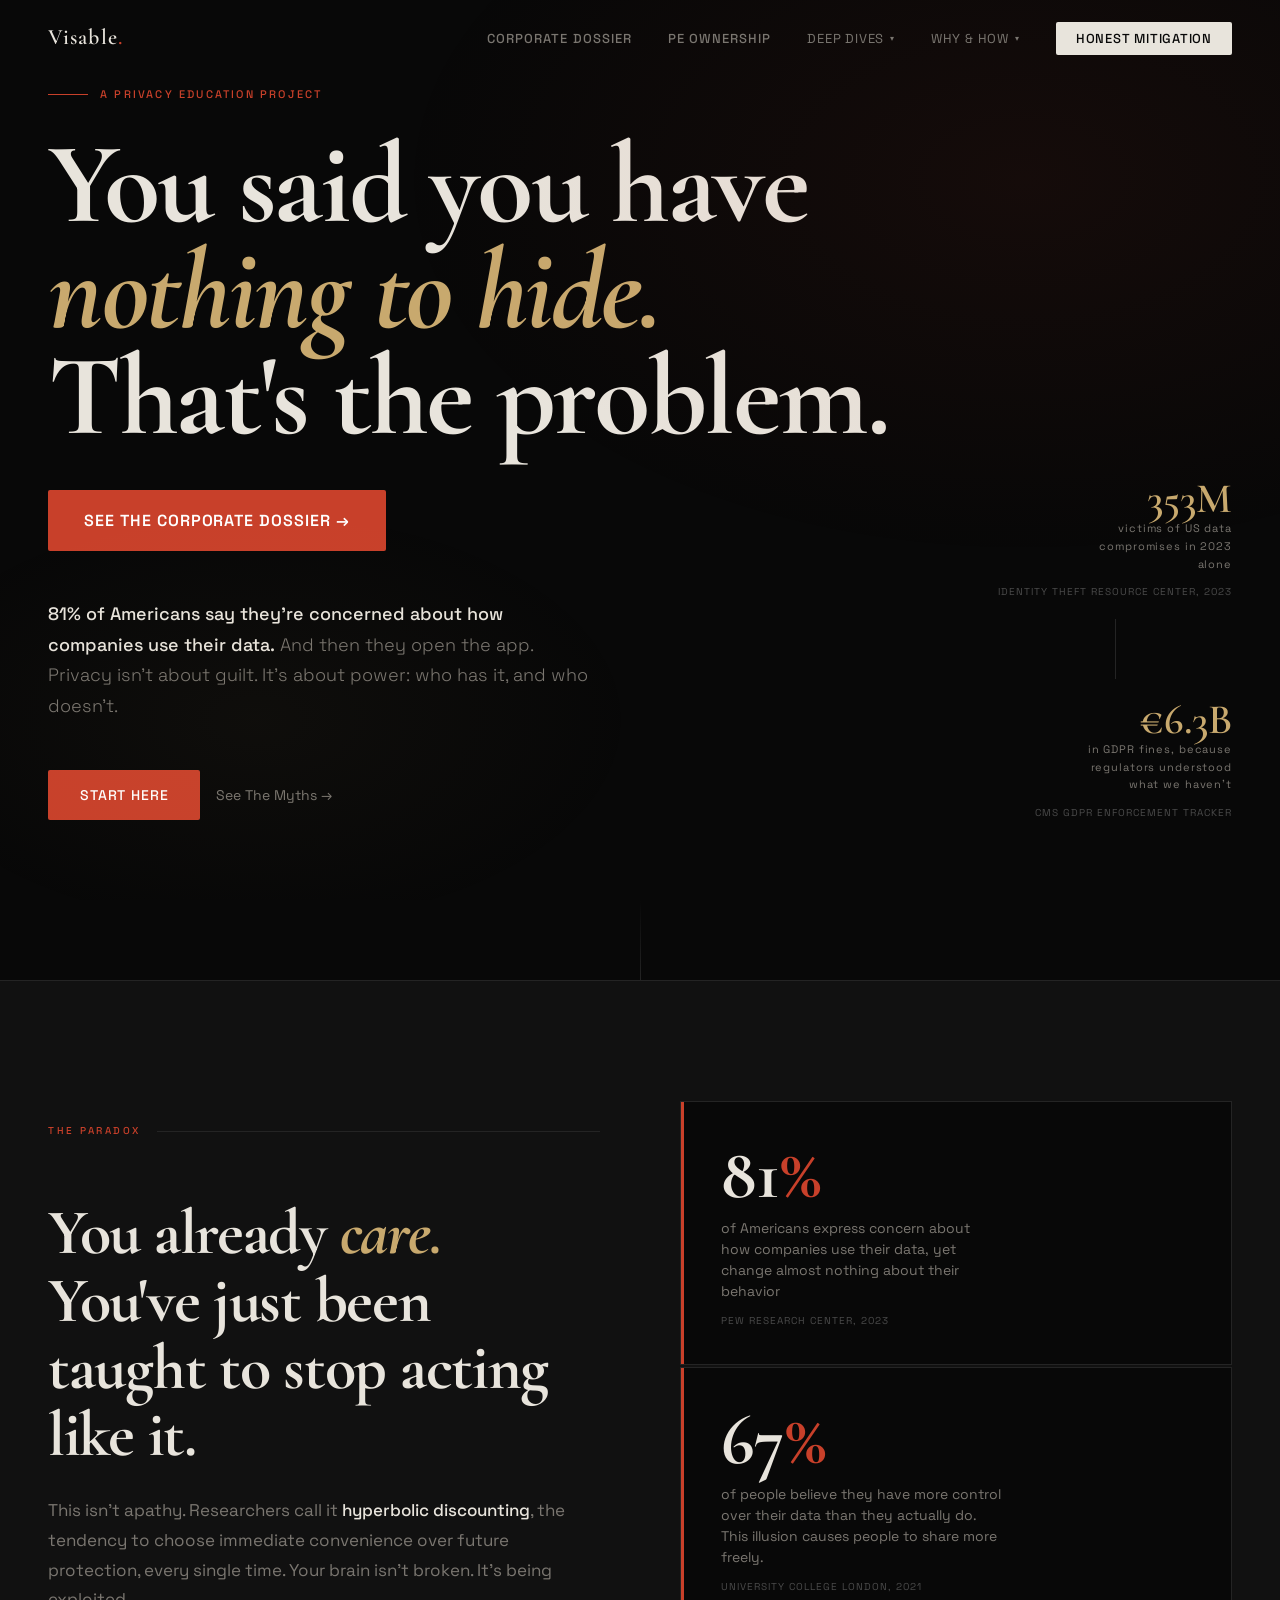
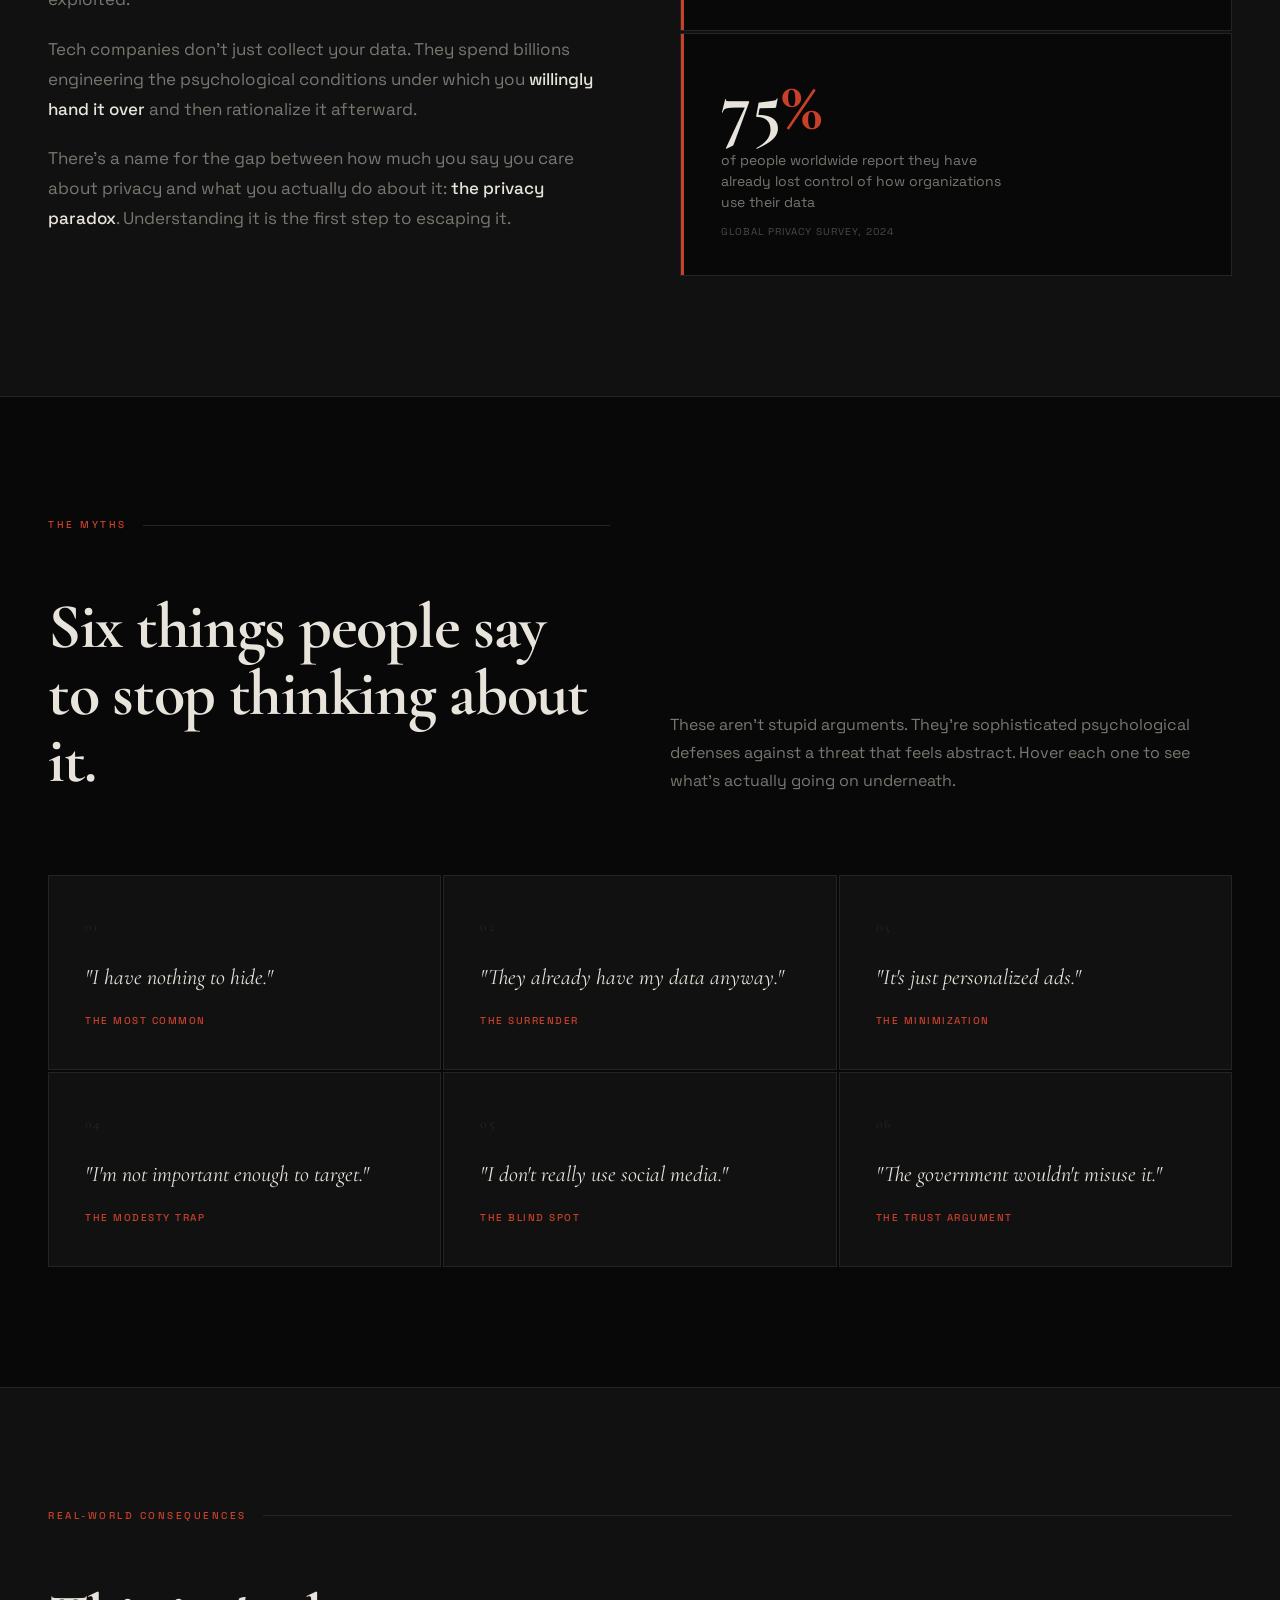
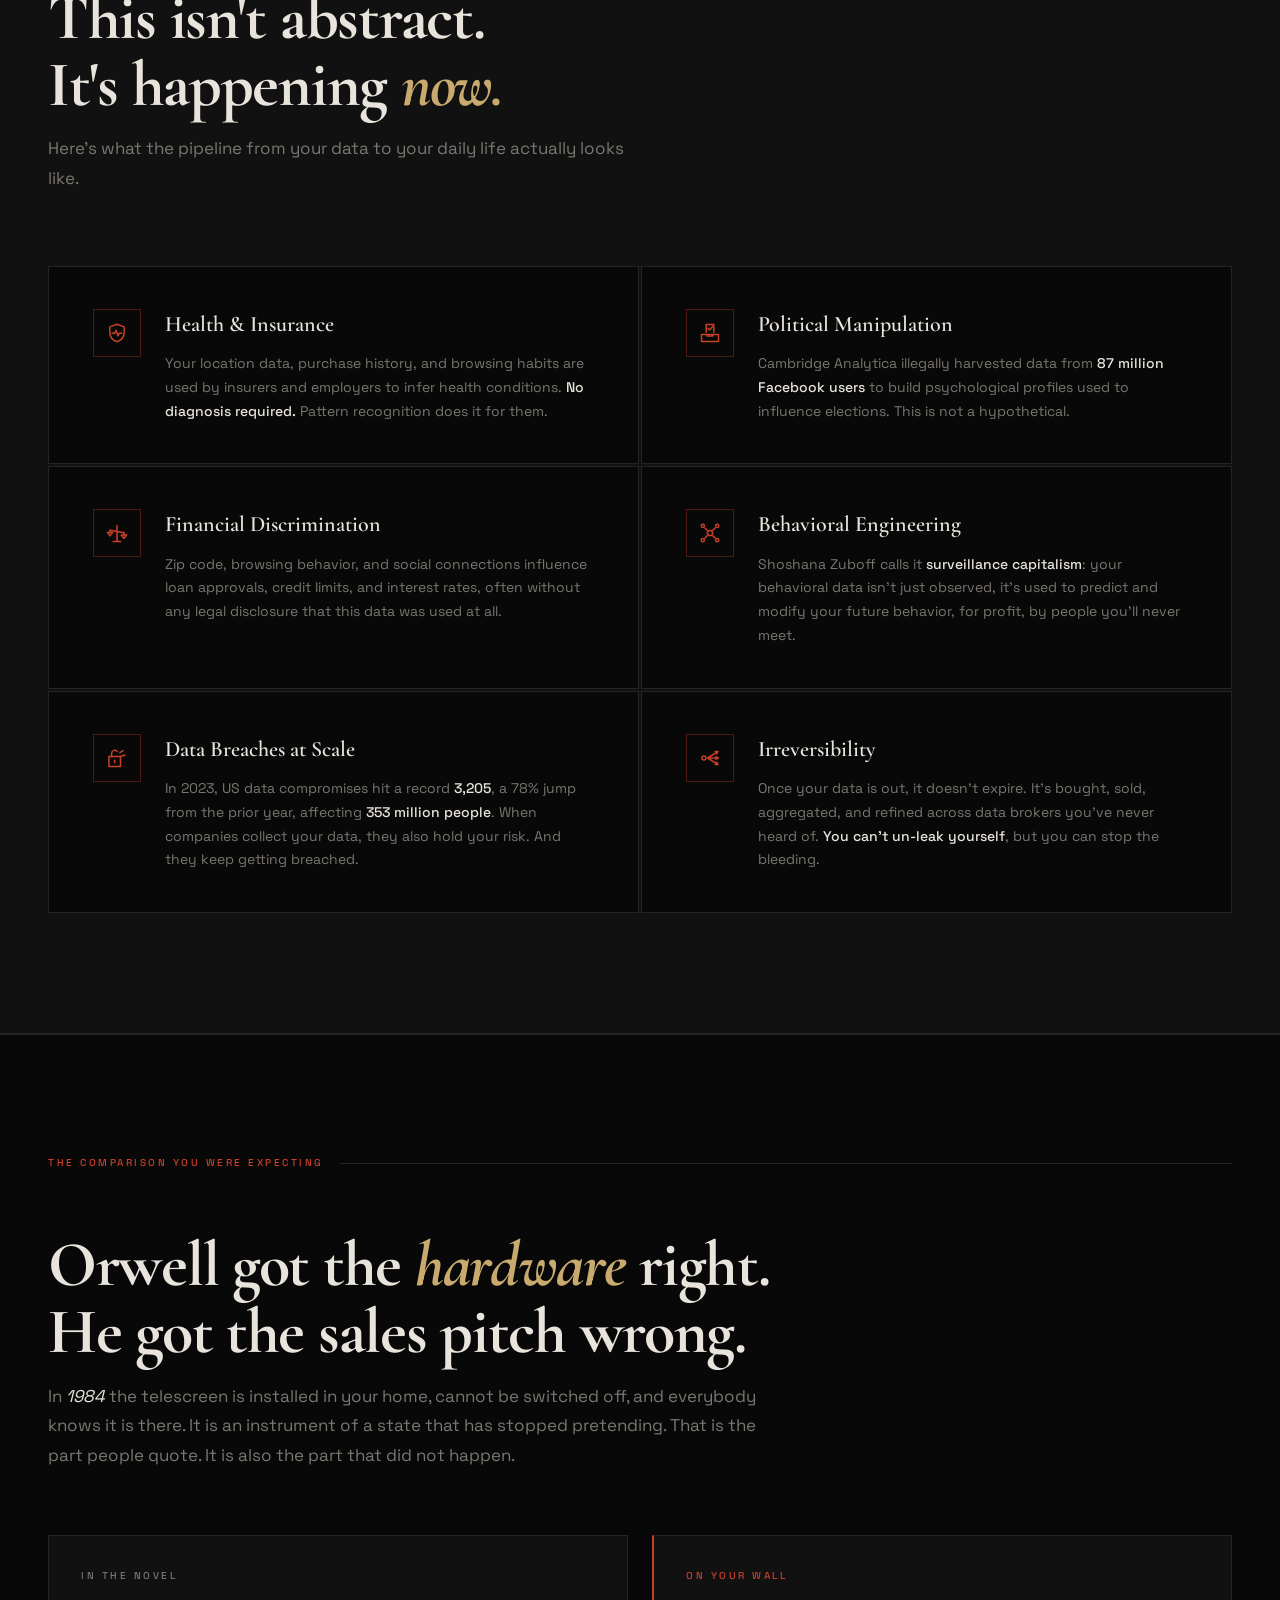
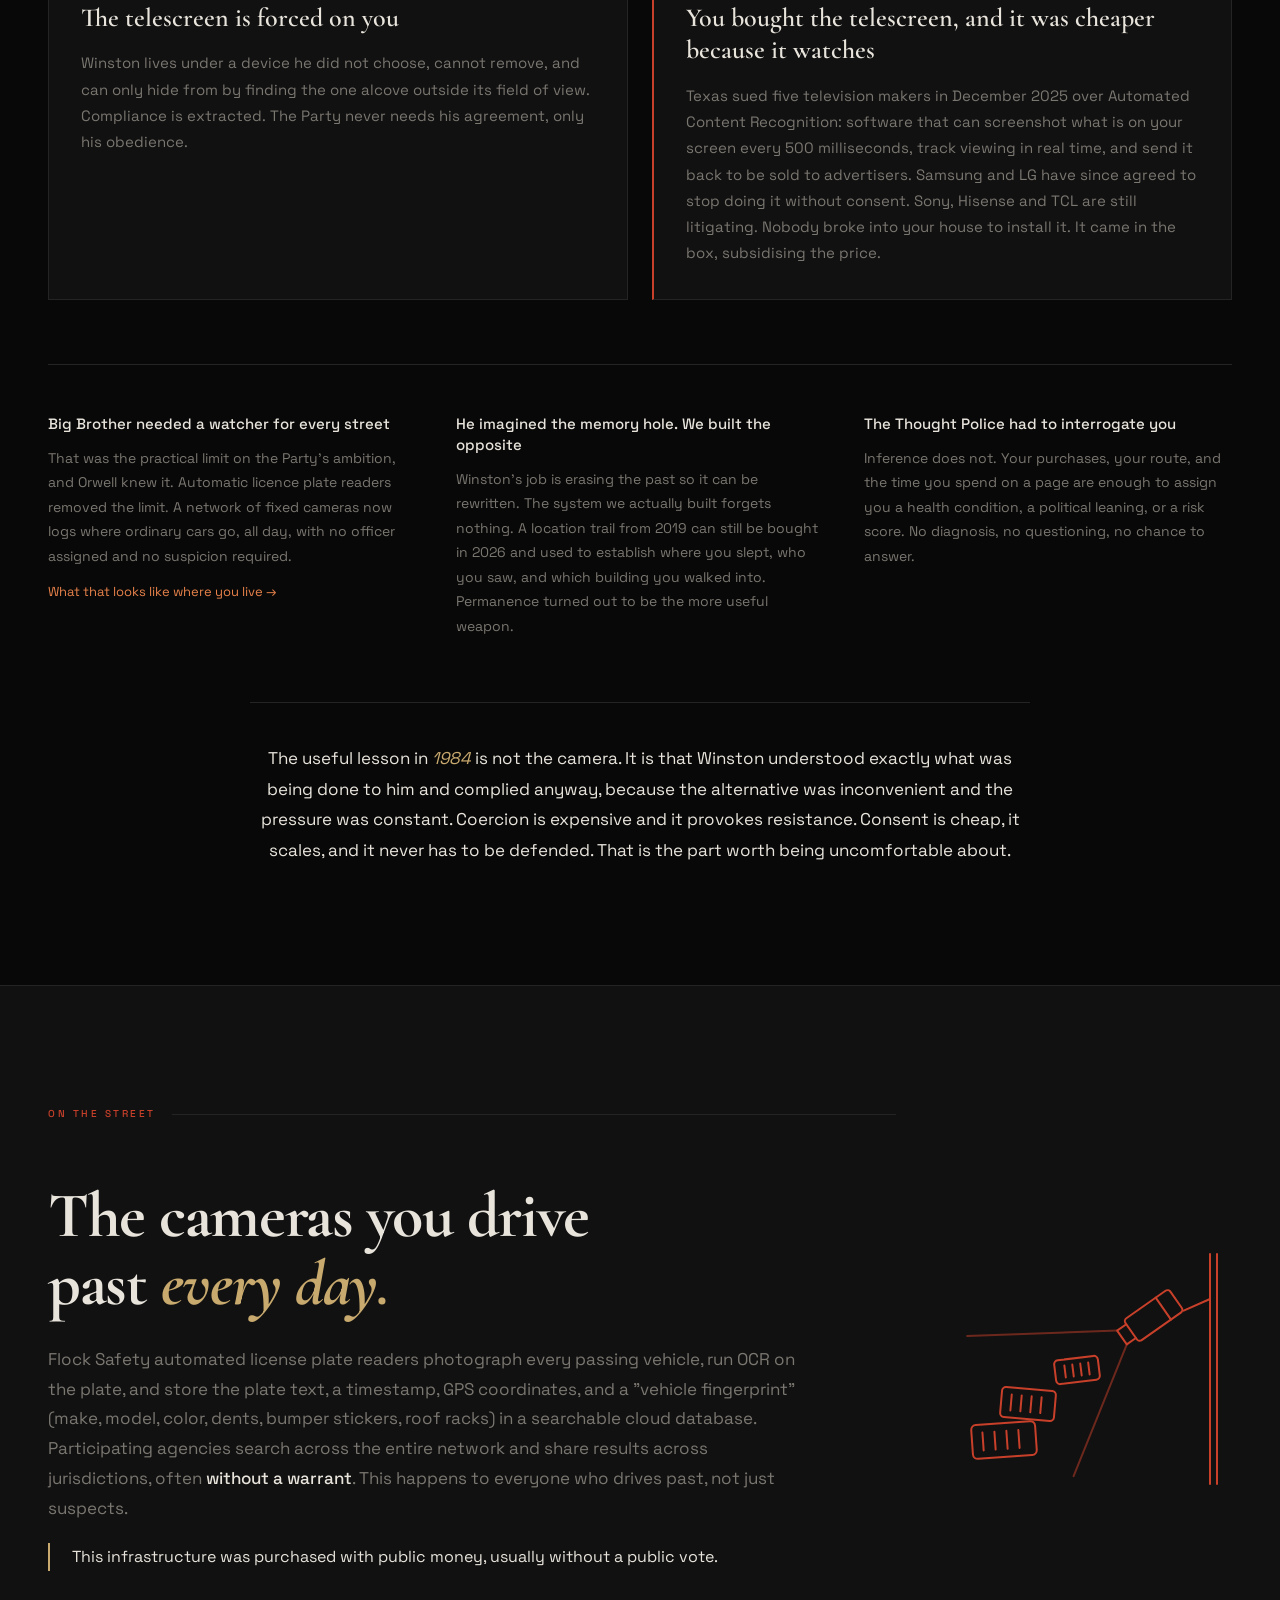
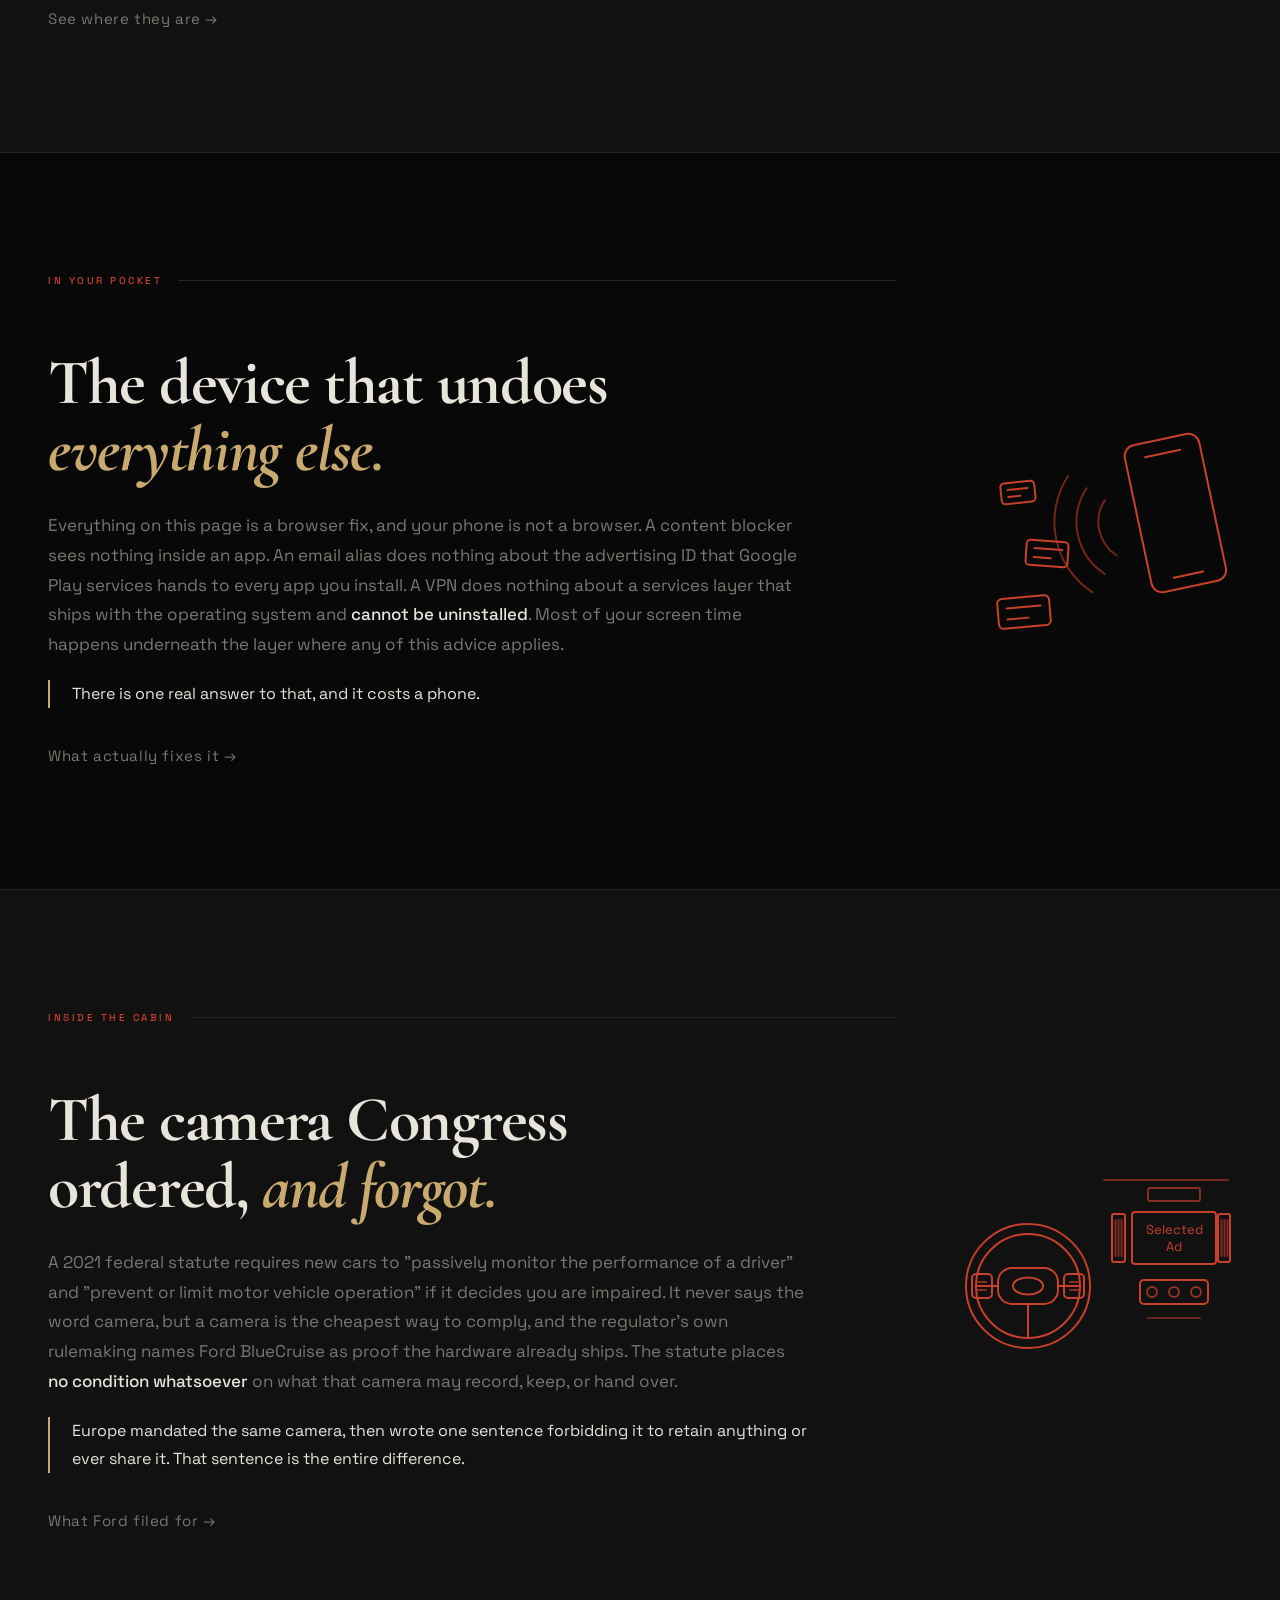
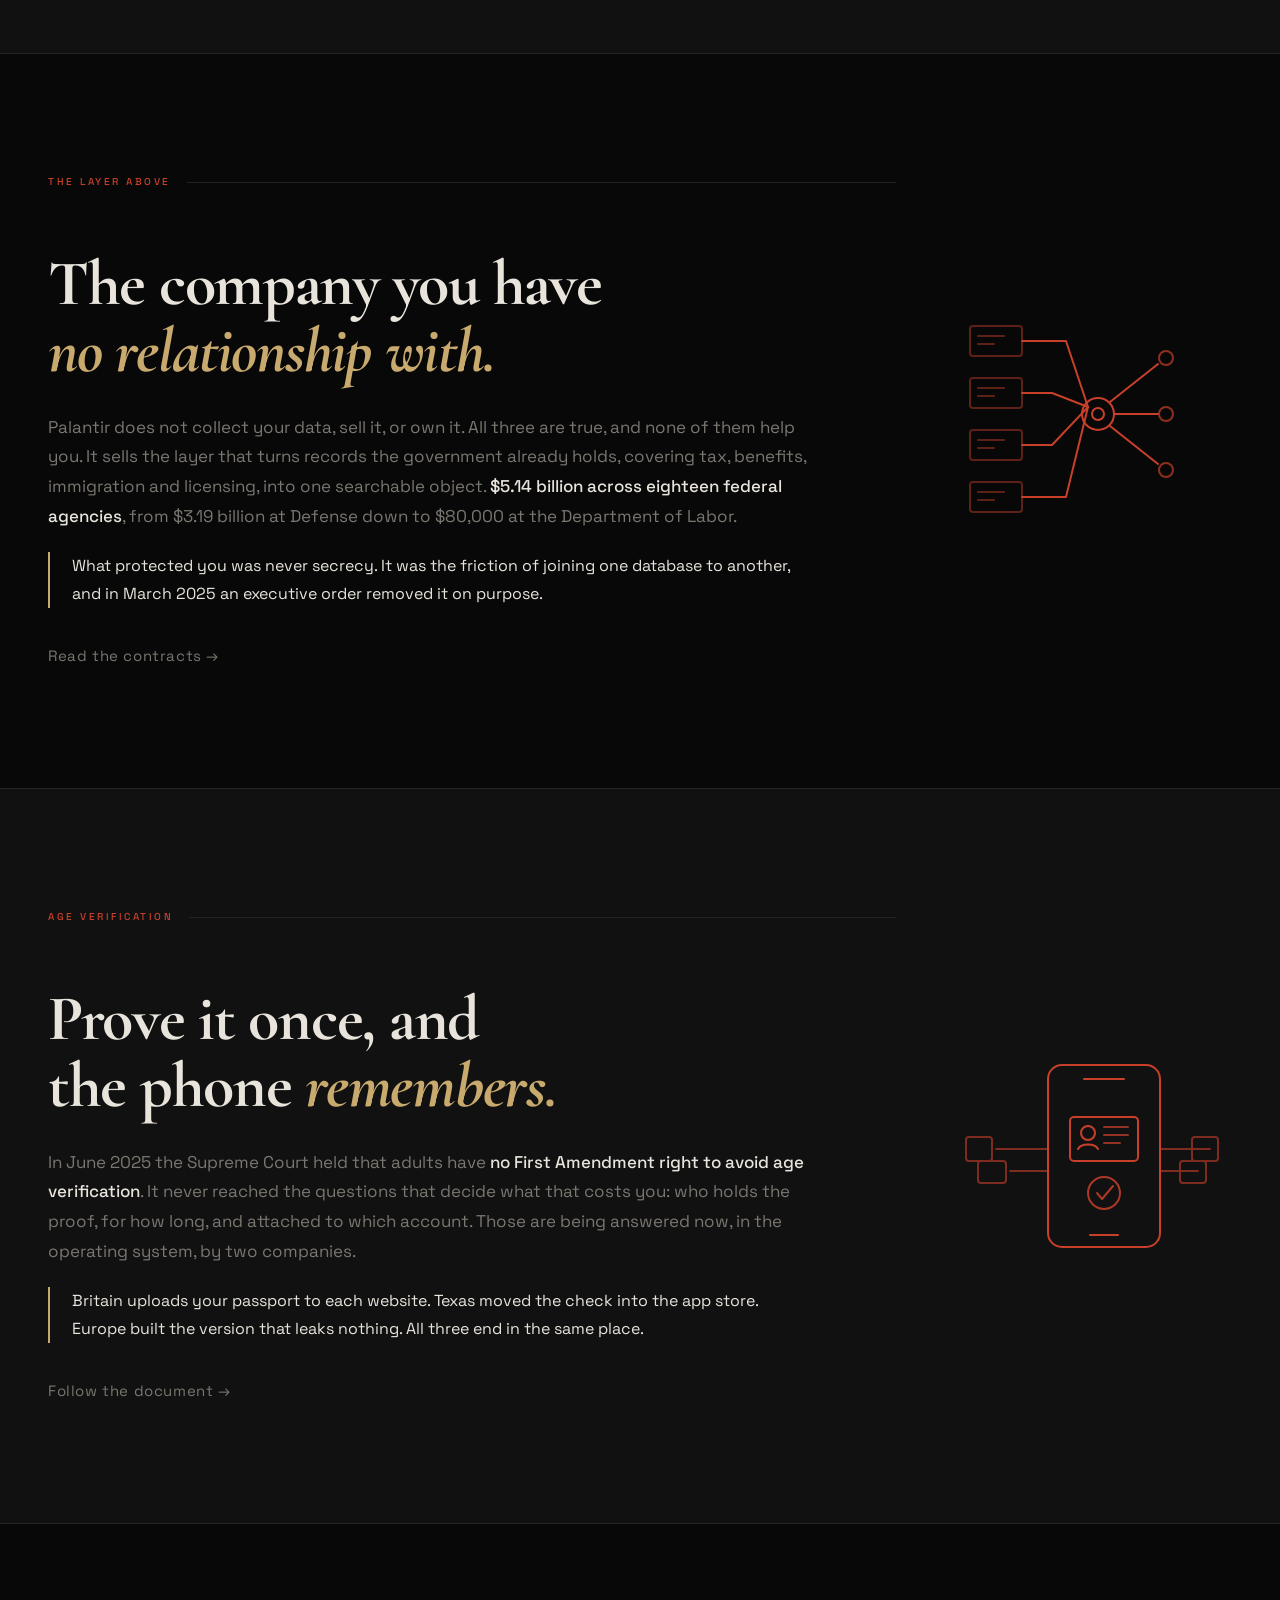
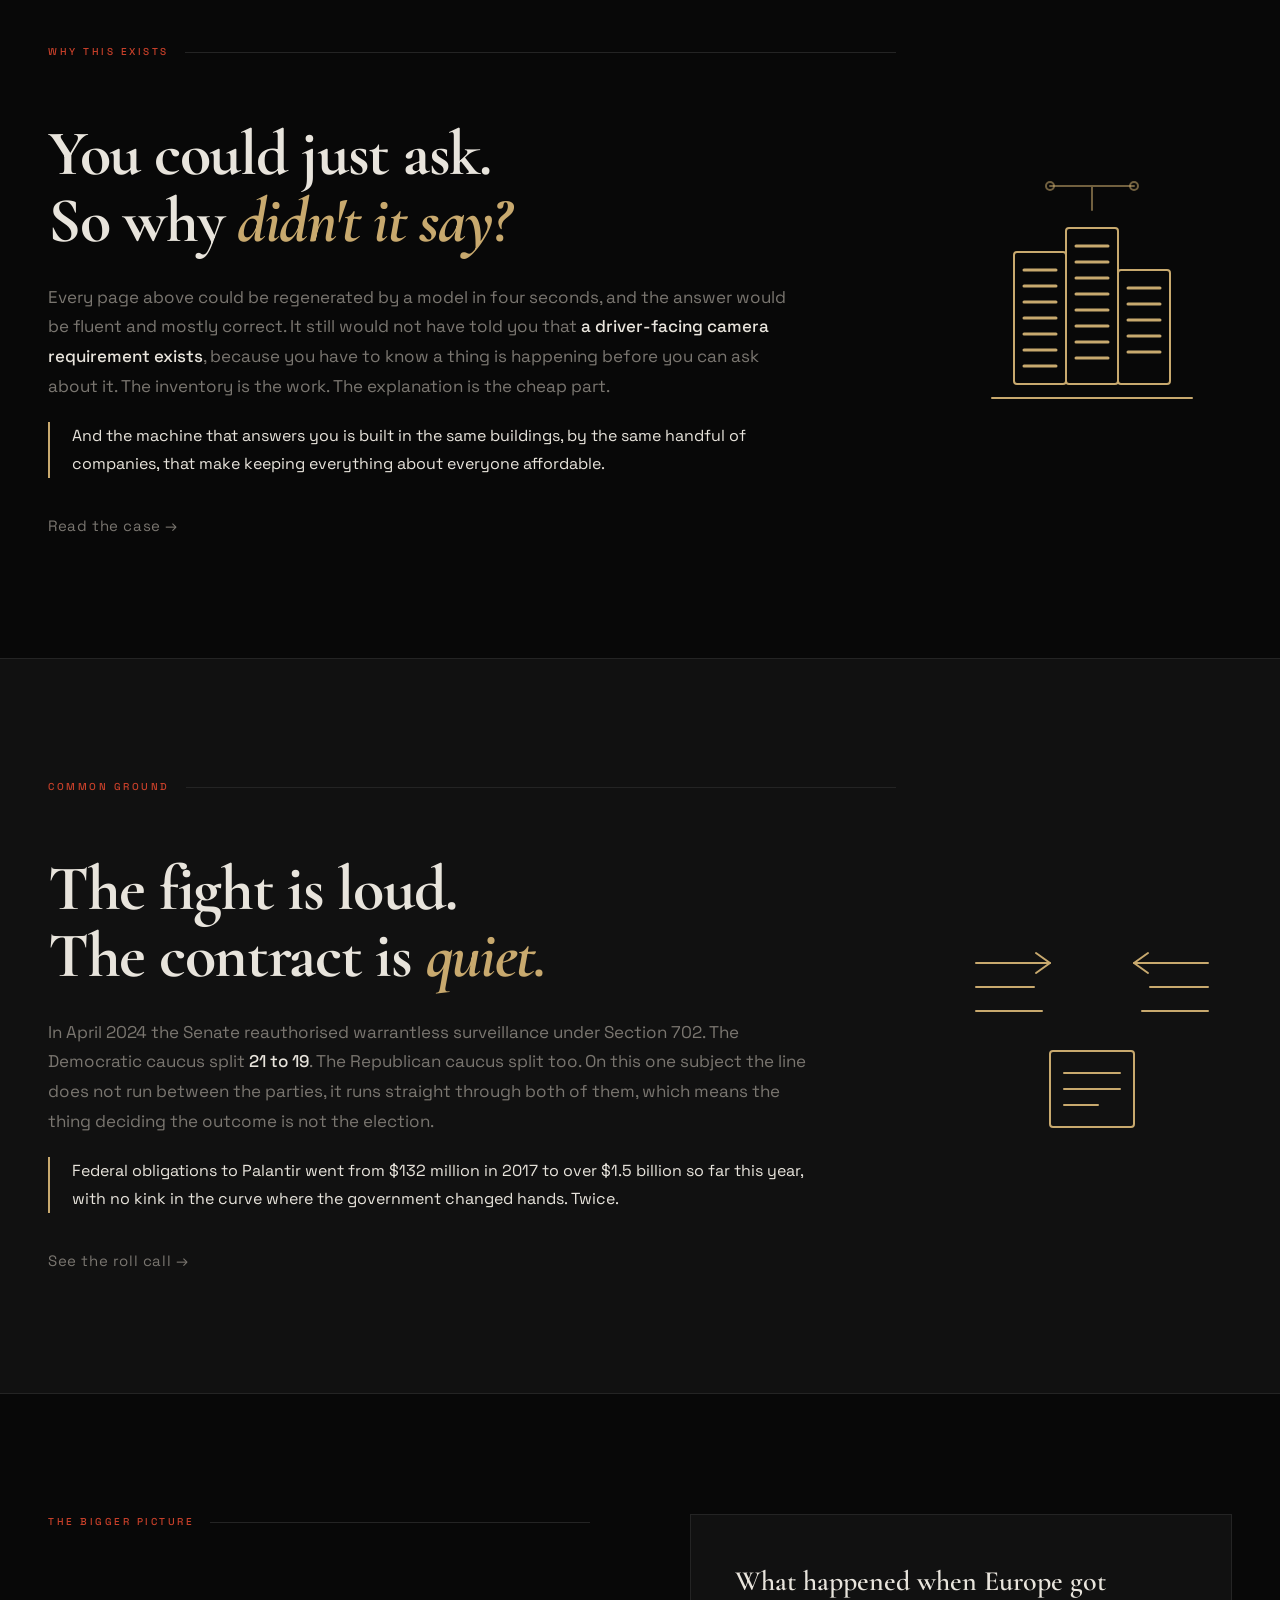
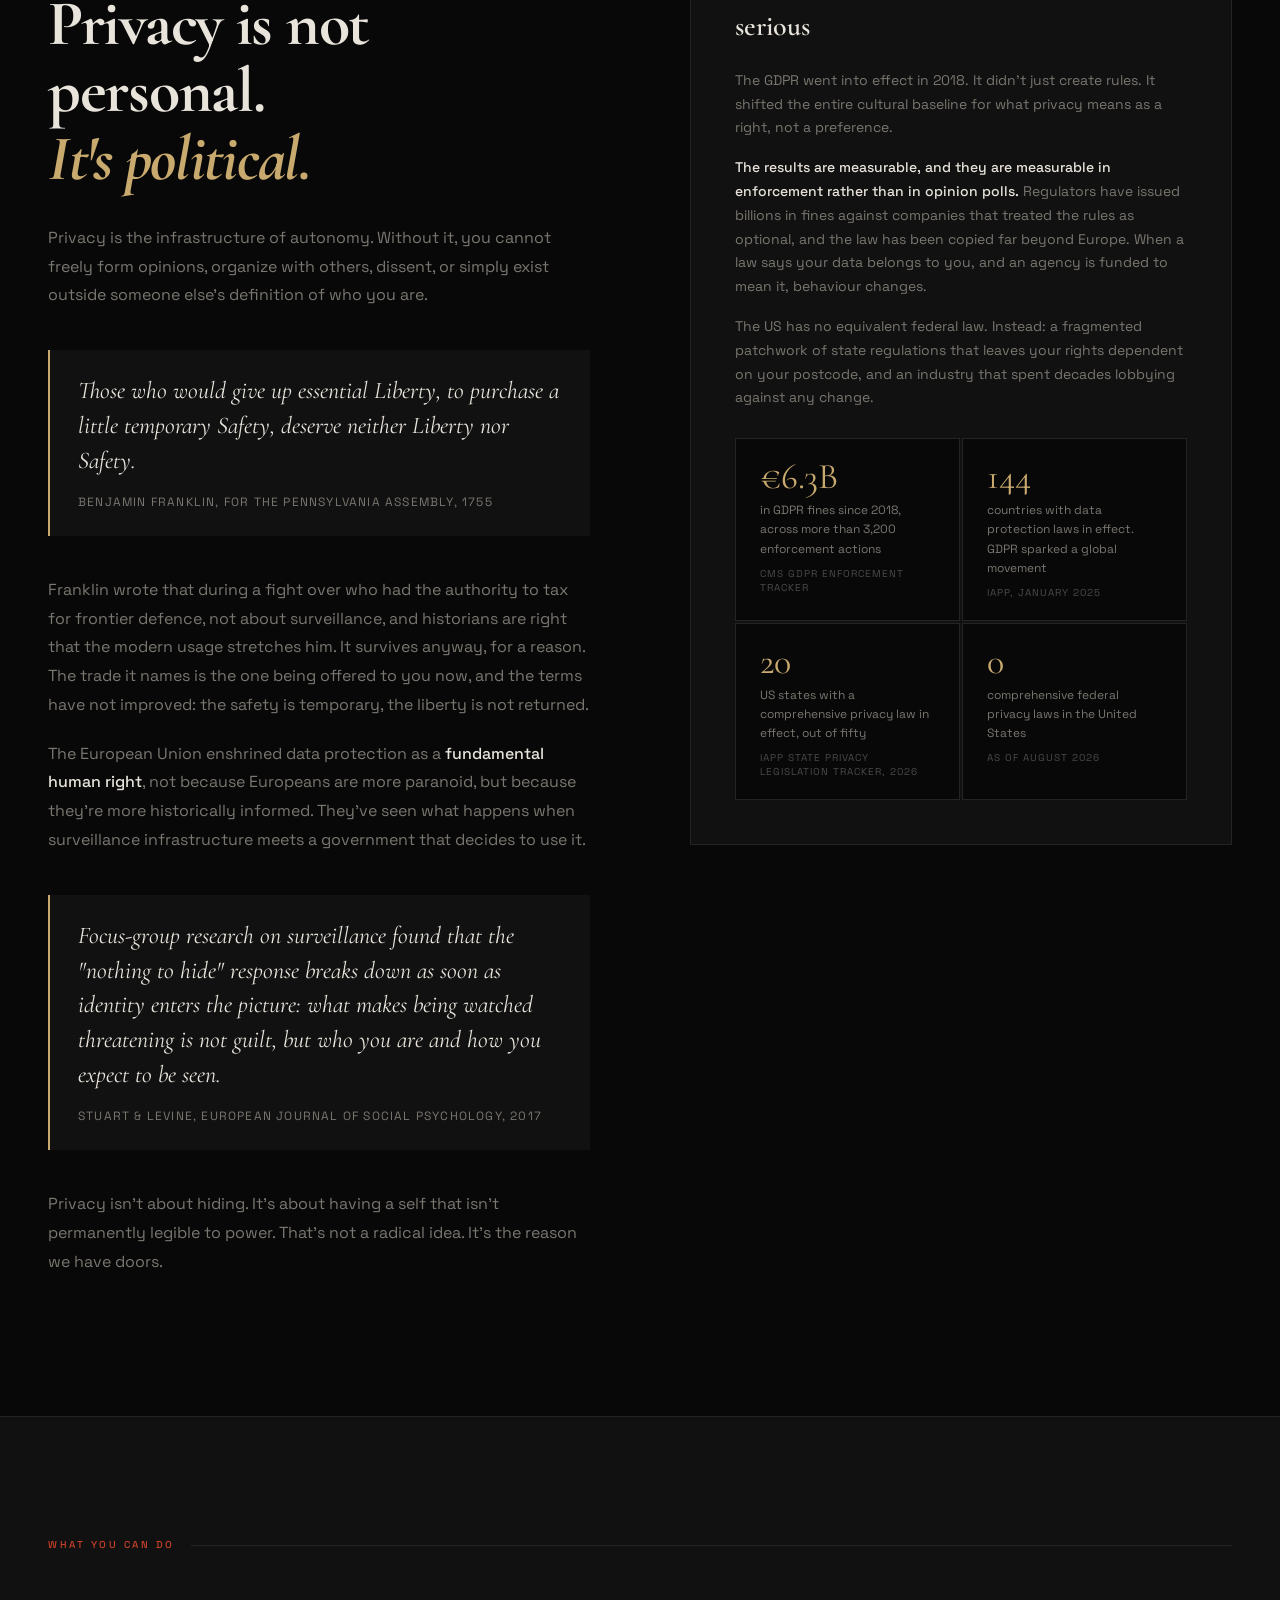
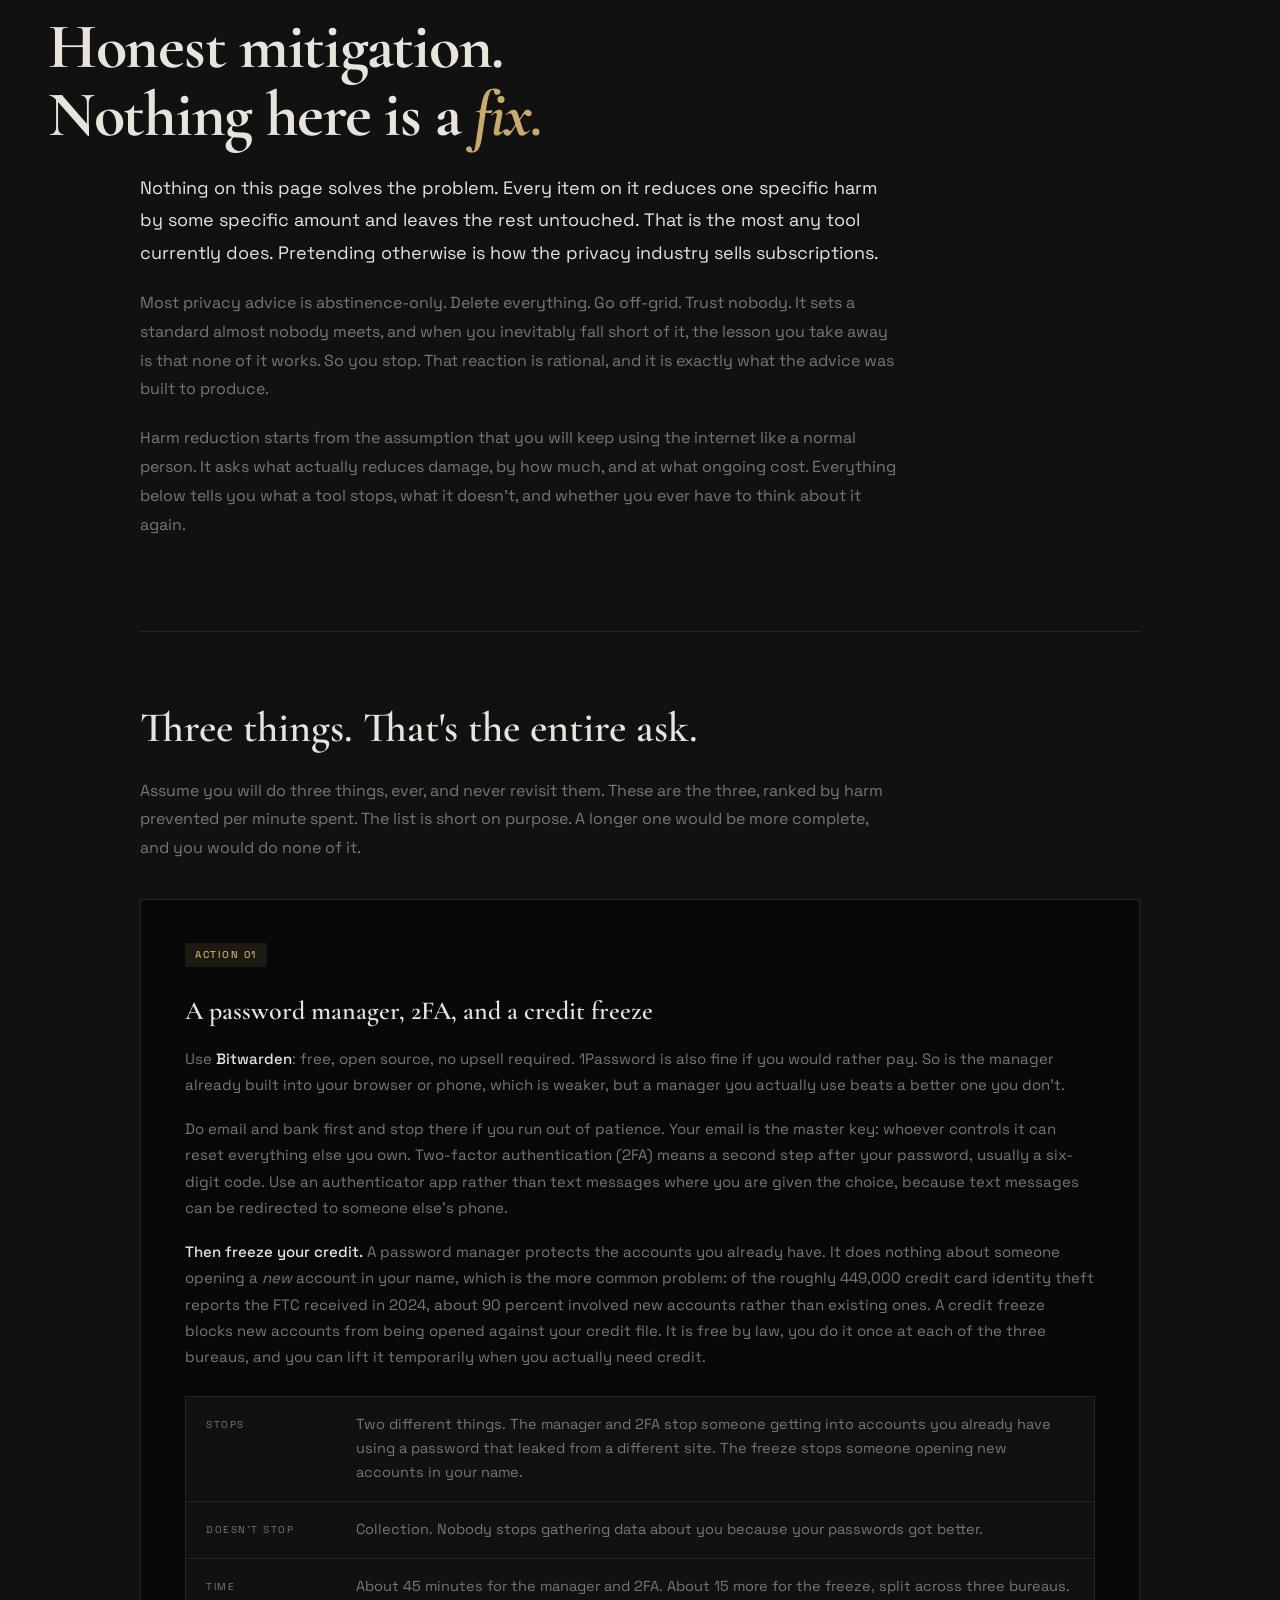
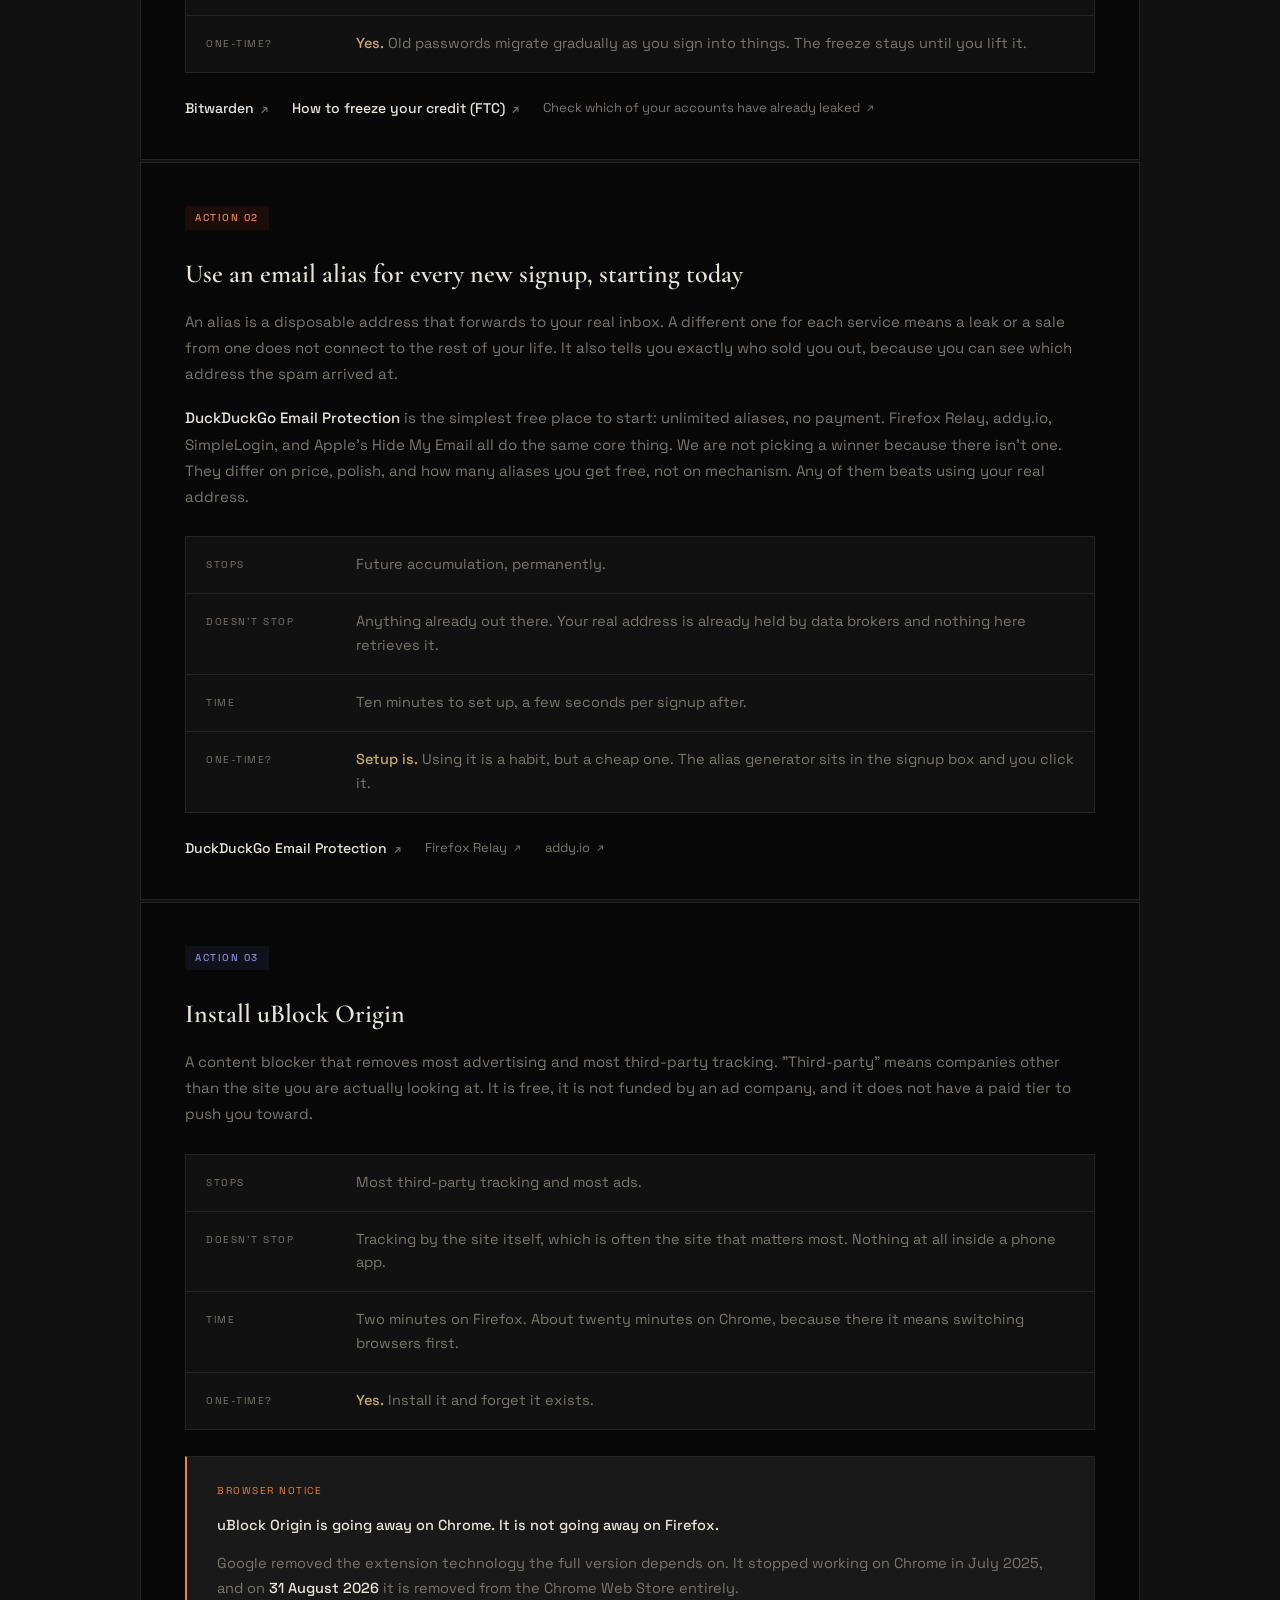
==== index.html @ ca73f744 "Split the nav into Deep Dives and Why & How The nav had grown to six top-level items. Rename the Inv" ====
<!DOCTYPE html>
<html lang="en">
<head>
  <meta charset="UTF-8" />
  <meta name="viewport" content="width=device-width, initial-scale=1.0" />
  <title>Visible: Your Privacy, Explained</title>
  <meta property="og:title" content="Visible: Your Privacy, Explained">
  <meta property="og:description" content="Visible is a privacy education project explaining how data is collected and used, plus practical steps to protect yourself.">
  <meta property="og:image" content="/social-share.svg">
  <meta name="twitter:image" content="/social-share.svg">
  <meta property="og:type" content="website">
  <meta property="og:site_name" content="Visable">
  <meta name="twitter:card" content="summary_large_image">
  <meta name="twitter:title" content="Visible: Your Privacy, Explained">
  <meta name="twitter:description" content="Visible is a privacy education project explaining how data is collected and used, plus practical steps to protect yourself.">
  <link rel="preconnect" href="https://fonts.googleapis.com">
  <link href="https://fonts.googleapis.com/css2?family=Cormorant+Garamond:ital,wght@0,400;0,600;0,700;1,400;1,600&family=Space+Grotesk:wght@300;400;500;600&display=swap" rel="stylesheet">
  <link rel="stylesheet" href="style.css">
  <link rel="icon" href="favicon.svg" type="image/svg+xml">
</head>
<body>
  <canvas id="binary-canvas" class="binary-canvas" aria-hidden="true"></canvas>

<!-- NAV -->
<nav id="nav">
  <a href="#" class="nav-logo">Visable<span>.</span></a>
  <button class="hamburger" id="hamburger" aria-label="Toggle menu">
    <span></span>
    <span></span>
    <span></span>
  </button>
  <ul id="nav-menu">
    <li><a href="tracker.html">Corporate Dossier</a></li>
    <li><a href="pe-tracker.html">PE Ownership</a></li>
    <li class="nav-group">
      <button type="button" class="nav-group-btn" aria-expanded="false" aria-controls="nav-deep-dives" aria-haspopup="true">Deep Dives<span class="nav-group-caret" aria-hidden="true">&#9662;</span></button>
      <ul class="nav-submenu" id="nav-deep-dives">
        <li><a href="flock.html">Flock Cameras</a></li>
        <li><a href="graphene.html">Your Phone</a></li>
        <li><a href="cars.html">Your Car</a></li>
        <li><a href="palantir.html">Palantir</a></li>
        <li><a href="age-verification.html">Your ID</a></li>
      </ul>
    </li>
    <li class="nav-group">
      <button type="button" class="nav-group-btn" aria-expanded="false" aria-controls="nav-why-how" aria-haspopup="true">Why &amp; How<span class="nav-group-caret" aria-hidden="true">&#9662;</span></button>
      <ul class="nav-submenu" id="nav-why-how">
        <li><a href="why-this-exists.html">Why This Exists</a></li>
        <li><a href="common-ground.html">Common Ground</a></li>
        <li><a href="contribute.html">Contribute</a></li>
        <li><a href="donate.html">Donate</a></li>
      </ul>
    </li>
    <li><a href="#tools" class="nav-cta">Honest Mitigation</a></li>
  </ul>
</nav>

<!-- HERO -->
<section class="hero">
  <div class="hero-bg"></div>
  <div class="hero-eyebrow">A Privacy Education Project</div>
  <h1>You said you have<br /><em>nothing to hide.</em><br />That's the problem.</h1>
  <a href="tracker.html" class="btn-dossier">See the Corporate Dossier →</a>
  <p class="hero-sub">
    <strong>81% of Americans say they're concerned about how companies use their data.</strong> And then they open the app. Privacy isn't about guilt. It's about power: who has it, and who doesn't.
  </p>
  <div class="hero-actions">
    <a href="#why" class="btn-primary">Start Here</a>
    <a href="#rationalizations" class="btn-ghost">See The Myths →</a>
  </div>
  <div class="hero-stat-bar">
    <div class="hero-stat">
      <div class="num">353M</div>
      <div class="label">victims of US data compromises in 2023 alone</div>
      <div class="src">Identity Theft Resource Center, 2023</div>
    </div>
    <div class="hero-rule"></div>
    <div class="hero-stat">
      <div class="num">€6.3B</div>
      <div class="label">in GDPR fines, because regulators understood what we haven't</div>
      <div class="src">CMS GDPR Enforcement Tracker</div>
    </div>
  </div>
</section>

<div class="scroll-line"></div>

<!-- PARADOX -->
<section class="paradox" id="why">
  <div class="paradox-grid fade-up">
    <div class="paradox-text">
      <div class="section-label">The Paradox</div>
      <h2>You already <em>care.</em><br />You've just been taught to stop acting like it.</h2>
      <p>This isn't apathy. Researchers call it <strong>hyperbolic discounting</strong>, the tendency to choose immediate convenience over future protection, every single time. Your brain isn't broken. It's being exploited.</p>
      <p>Tech companies don't just collect your data. They spend billions engineering the psychological conditions under which you <strong>willingly hand it over</strong> and then rationalize it afterward.</p>
      <p>There's a name for the gap between how much you say you care about privacy and what you actually do about it: <strong>the privacy paradox</strong>. Understanding it is the first step to escaping it.</p>
    </div>
    <div class="stat-stack">
      <div class="big-stat">
        <div class="n">81<span>%</span></div>
        <div class="d">of Americans express concern about how companies use their data, yet change almost nothing about their behavior</div>
        <div class="src">Pew Research Center, 2023</div>
      </div>
      <div class="big-stat">
        <div class="n">67<span>%</span></div>
        <div class="d">of people believe they have more control over their data than they actually do. This illusion causes people to share more freely.</div>
        <div class="src">University College London, 2021</div>
      </div>
      <div class="big-stat">
        <div class="n">75<span>%</span></div>
        <div class="d">of people worldwide report they have already lost control of how organizations use their data</div>
        <div class="src">Global Privacy Survey, 2024</div>
      </div>
    </div>
  </div>
</section>

<!-- RATIONALIZATIONS -->
<section id="rationalizations" style="max-width: none;">
  <div class="rationalizations">
    <div class="rat-header fade-up">
      <div>
        <div class="section-label">The Myths</div>
        <h2>Six things people say<br />to stop thinking about it.</h2>
      </div>
      <p>These aren't stupid arguments. They're sophisticated psychological defenses against a threat that feels abstract. Hover each one to see what's actually going on underneath.</p>
    </div>
    <div class="rat-grid">
      <div class="rat-card">
        <div class="rat-num">01</div>
        <div class="rat-quote">"I have nothing to hide."</div>
        <div class="rat-label">The Most Common</div>
        <div class="rat-reframe">
          <div class="rat-reframe-label">The Truth</div>
          <p>Privacy isn't about hiding wrongdoing. Cardinal Richelieu said "give me six lines written by the hand of the most honest man, and I'll find enough to hang him." Your data doesn't need to be incriminating. It just needs to exist.</p>
        </div>
      </div>
      <div class="rat-card">
        <div class="rat-num">02</div>
        <div class="rat-quote">"They already have my data anyway."</div>
        <div class="rat-label">The Surrender</div>
        <div class="rat-reframe">
          <div class="rat-reframe-label">The Truth</div>
          <p>This is learned hopelessness, not logic. You lock your door even though thieves exist. Minimizing new exposure still matters: every piece of data you protect is one they can't use, sell, or lose in a breach.</p>
        </div>
      </div>
      <div class="rat-card">
        <div class="rat-num">03</div>
        <div class="rat-quote">"It's just personalized ads."</div>
        <div class="rat-label">The Minimization</div>
        <div class="rat-reframe">
          <div class="rat-reframe-label">The Truth</div>
          <p>The same data that serves you ads determines your insurance rates, whether you get a loan, how you're targeted politically, and what job opportunities reach you. The pipeline is invisible. The consequences are not.</p>
        </div>
      </div>
      <div class="rat-card">
        <div class="rat-num">04</div>
        <div class="rat-quote">"I'm not important enough to target."</div>
        <div class="rat-label">The Modesty Trap</div>
        <div class="rat-reframe">
          <div class="rat-reframe-label">The Truth</div>
          <p>Mass surveillance isn't targeted. It's structural. Julian Assange said it plainly: "when society goes bad, it takes you with it, even if you're the blandest person on earth." You don't need to be special to be affected.</p>
        </div>
      </div>
      <div class="rat-card">
        <div class="rat-num">05</div>
        <div class="rat-quote">"I don't really use social media."</div>
        <div class="rat-label">The Blind Spot</div>
        <div class="rat-reframe">
          <div class="rat-reframe-label">The Truth</div>
          <p>Your browsing, location, purchases, apps, connected devices, and even your friends' behavior all create a detailed profile of you, without you ever posting a single thing. Absence from platforms ≠ absence from surveillance.</p>
        </div>
      </div>
      <div class="rat-card">
        <div class="rat-num">06</div>
        <div class="rat-quote">"The government wouldn't misuse it."</div>
        <div class="rat-label">The Trust Argument</div>
        <div class="rat-reframe">
          <div class="rat-reframe-label">The Truth</div>
          <p>Governments change. Laws change. The EU recognized this. They made privacy a fundamental right specifically because they'd lived through what happens when surveillance infrastructure meets a regime that decides to use it.</p>
        </div>
      </div>
    </div>
  </div>
</section>

<!-- CONSEQUENCES -->
<section class="consequences">
  <div class="consequences-inner">
    <div class="section-label fade-up">Real-World Consequences</div>
    <h2 class="fade-up">This isn't abstract.<br />It's happening <em>now.</em></h2>
    <p class="intro fade-up">Here's what the pipeline from your data to your daily life actually looks like.</p>
    <div class="consequence-list fade-up">
      <div class="consequence-item">
        <div class="consequence-icon">
          <svg viewBox="0 0 24 24" fill="none" aria-hidden="true">
            <path d="M12 3.2 4.8 5.9v5.4c0 4.2 2.9 8 7.2 9.5 4.3-1.5 7.2-5.3 7.2-9.5V5.9L12 3.2Z" stroke="currentColor" stroke-width="1.5" stroke-linecap="round" stroke-linejoin="round" />
            <path d="M7 12.2h2.6l1.4-3 1.9 5.6 1.4-2.6h2.5" stroke="currentColor" stroke-width="1.5" stroke-linecap="round" stroke-linejoin="round" />
          </svg>
        </div>
        <div>
          <h3>Health & Insurance</h3>
          <p>Your location data, purchase history, and browsing habits are used by insurers and employers to infer health conditions. <strong>No diagnosis required.</strong> Pattern recognition does it for them.</p>
        </div>
      </div>
      <div class="consequence-item">
        <div class="consequence-icon">
          <svg viewBox="0 0 24 24" fill="none" aria-hidden="true">
            <path d="M3.5 13.5h17v7h-17z" stroke="currentColor" stroke-width="1.5" stroke-linecap="round" stroke-linejoin="round" />
            <path d="M9 13.5v1.6h6v-1.6" stroke="currentColor" stroke-width="1.5" stroke-linecap="round" stroke-linejoin="round" />
            <path d="M8.2 11.3V3.5h7.6v7.8" stroke="currentColor" stroke-width="1.5" stroke-linecap="round" stroke-linejoin="round" />
            <path d="M9.9 7.2l1.7 1.8 3-3.4" stroke="currentColor" stroke-width="1.5" stroke-linecap="round" stroke-linejoin="round" />
          </svg>
        </div>
        <div>
          <h3>Political Manipulation</h3>
          <p>Cambridge Analytica illegally harvested data from <strong>87 million Facebook users</strong> to build psychological profiles used to influence elections. This is not a hypothetical.</p>
        </div>
      </div>
      <div class="consequence-item">
        <div class="consequence-icon">
          <svg viewBox="0 0 24 24" fill="none" aria-hidden="true">
            <path d="M12 4.4v16.1M8.2 20.5h7.6" stroke="currentColor" stroke-width="1.5" stroke-linecap="round" stroke-linejoin="round" />
            <path d="m5 9.2 14 2.6" stroke="currentColor" stroke-width="1.5" stroke-linecap="round" stroke-linejoin="round" />
            <path d="M5 9.2v2.2M2.3 11.4h5.4L5 14.9z" stroke="currentColor" stroke-width="1.5" stroke-linecap="round" stroke-linejoin="round" />
            <path d="M19 11.8V14M16.3 14h5.4L19 17.5z" stroke="currentColor" stroke-width="1.5" stroke-linecap="round" stroke-linejoin="round" />
          </svg>
        </div>
        <div>
          <h3>Financial Discrimination</h3>
          <p>Zip code, browsing behavior, and social connections influence loan approvals, credit limits, and interest rates, often without any legal disclosure that this data was used at all.</p>
        </div>
      </div>
      <div class="consequence-item">
        <div class="consequence-icon">
          <svg viewBox="0 0 24 24" fill="none" aria-hidden="true">
            <path d="M9.1 9.1 7 7M14.9 9.1 17 7M9.1 14.9 7 17M14.9 14.9 17 17" stroke="currentColor" stroke-width="1.5" stroke-linecap="round" stroke-linejoin="round" />
            <circle cx="12" cy="12" r="2.6" stroke="currentColor" stroke-width="1.5" />
            <circle cx="4.8" cy="4.8" r="1.6" stroke="currentColor" stroke-width="1.5" />
            <circle cx="19.2" cy="4.8" r="1.6" stroke="currentColor" stroke-width="1.5" />
            <circle cx="4.8" cy="19.2" r="1.6" stroke="currentColor" stroke-width="1.5" />
            <circle cx="19.2" cy="19.2" r="1.6" stroke="currentColor" stroke-width="1.5" />
          </svg>
        </div>
        <div>
          <h3>Behavioral Engineering</h3>
          <p>Shoshana Zuboff calls it <strong>surveillance capitalism</strong>: your behavioral data isn't just observed, it's used to predict and modify your future behavior, for profit, by people you'll never meet.</p>
        </div>
      </div>
      <div class="consequence-item">
        <div class="consequence-icon">
          <svg viewBox="0 0 24 24" fill="none" aria-hidden="true">
            <path d="M3.9 10.6h11.6v9.8H3.9z" stroke="currentColor" stroke-width="1.5" stroke-linecap="round" stroke-linejoin="round" />
            <path d="M6.6 10.6V7.4a3.1 3.1 0 0 1 5.6-1.9" stroke="currentColor" stroke-width="1.5" stroke-linecap="round" stroke-linejoin="round" />
            <path d="M14.9 6.6l3.3-2M16.4 9.9l3.7-.6" stroke="currentColor" stroke-width="1.5" stroke-linecap="round" stroke-linejoin="round" />
            <path d="M9.7 14.2v2.6" stroke="currentColor" stroke-width="1.5" stroke-linecap="round" stroke-linejoin="round" />
          </svg>
        </div>
        <div>
          <h3>Data Breaches at Scale</h3>
          <p>In 2023, US data compromises hit a record <strong>3,205</strong>, a 78% jump from the prior year, affecting <strong>353 million people</strong>. When companies collect your data, they also hold your risk. And they keep getting breached.</p>
        </div>
      </div>
      <div class="consequence-item">
        <div class="consequence-icon">
          <svg viewBox="0 0 24 24" fill="none" aria-hidden="true">
            <circle cx="5.9" cy="12" r="2" stroke="currentColor" stroke-width="1.5" />
            <path d="M9.6 12 19.7 5.6M9.6 12h10.5M9.6 12l10.1 6.4" stroke="currentColor" stroke-width="1.5" stroke-linecap="round" stroke-linejoin="round" />
            <path d="M17.1 5.6 19.7 5.6 18.6 8M17.9 10.6 20.1 12l-2.2 1.4M17.1 18.4 19.7 18.4 18.6 16" stroke="currentColor" stroke-width="1.5" stroke-linecap="round" stroke-linejoin="round" />
          </svg>
        </div>
        <div>
          <h3>Irreversibility</h3>
          <p>Once your data is out, it doesn't expire. It's bought, sold, aggregated, and refined across data brokers you've never heard of. <strong>You can't un-leak yourself</strong>, but you can stop the bleeding.</p>
        </div>
      </div>
    </div>
  </div>
</section>

<!-- ORWELL -->
<section class="orwell" id="orwell">
  <div class="orwell-inner">
    <div class="section-label fade-up">The Comparison You Were Expecting</div>
    <h2 class="fade-up">Orwell got the <em>hardware</em> right.<br />He got the sales pitch wrong.</h2>
    <p class="intro fade-up">In <em>1984</em> the telescreen is installed in your home, cannot be switched off, and everybody knows it is there. It is an instrument of a state that has stopped pretending. That is the part people quote. It is also the part that did not happen.</p>

    <div class="orwell-grid fade-up">
      <div class="orwell-col">
        <div class="orwell-tag">In the novel</div>
        <h3>The telescreen is forced on you</h3>
        <p>Winston lives under a device he did not choose, cannot remove, and can only hide from by finding the one alcove outside its field of view. Compliance is extracted. The Party never needs his agreement, only his obedience.</p>
      </div>
      <div class="orwell-col">
        <div class="orwell-tag">On your wall</div>
        <h3>You bought the telescreen, and it was cheaper because it watches</h3>
        <p>Texas sued five television makers in December 2025 over Automated Content Recognition: software that can screenshot what is on your screen every 500 milliseconds, track viewing in real time, and send it back to be sold to advertisers. Samsung and LG have since agreed to stop doing it without consent. Sony, Hisense and TCL are still litigating. Nobody broke into your house to install it. It came in the box, subsidising the price.</p>
      </div>
    </div>

    <div class="orwell-points fade-up">
      <div class="orwell-point">
        <h4>Big Brother needed a watcher for every street</h4>
        <p>That was the practical limit on the Party's ambition, and Orwell knew it. Automatic licence plate readers removed the limit. A network of fixed cameras now logs where ordinary cars go, all day, with no officer assigned and no suspicion required.</p>
        <a href="flock.html" class="orwell-link">What that looks like where you live &rarr;</a>
      </div>
      <div class="orwell-point">
        <h4>He imagined the memory hole. We built the opposite</h4>
        <p>Winston's job is erasing the past so it can be rewritten. The system we actually built forgets nothing. A location trail from 2019 can still be bought in 2026 and used to establish where you slept, who you saw, and which building you walked into. Permanence turned out to be the more useful weapon.</p>
      </div>
      <div class="orwell-point">
        <h4>The Thought Police had to interrogate you</h4>
        <p>Inference does not. Your purchases, your route, and the time you spend on a page are enough to assign you a health condition, a political leaning, or a risk score. No diagnosis, no questioning, no chance to answer.</p>
      </div>
    </div>

    <p class="orwell-close fade-up">The useful lesson in <em>1984</em> is not the camera. It is that Winston understood exactly what was being done to him and complied anyway, because the alternative was inconvenient and the pressure was constant. Coercion is expensive and it provokes resistance. Consent is cheap, it scales, and it never has to be defended. That is the part worth being uncomfortable about.</p>
  </div>
</section>

<!-- FLOCK TEASER -->
<section class="flock-teaser" id="flock-teaser">
  <div class="flock-teaser-inner fade-up">
    <div class="flock-teaser-copy">
      <div class="section-label">On The Street</div>
      <h2>The cameras you drive<br />past <em>every day.</em></h2>
      <p>Flock Safety automated license plate readers photograph every passing vehicle, run OCR on the plate, and store the plate text, a timestamp, GPS coordinates, and a "vehicle fingerprint" (make, model, color, dents, bumper stickers, roof racks) in a searchable cloud database. Participating agencies search across the entire network and share results across jurisdictions, often <strong>without a warrant</strong>. This happens to everyone who drives past, not just suspects.</p>
      <p class="flock-civic-line">This infrastructure was purchased with public money, usually without a public vote.</p>
      <a href="flock.html" class="btn-ghost flock-teaser-cta">See where they are →</a>
    </div>
    <div class="flock-teaser-art" aria-hidden="true">
      <svg viewBox="0 0 280 250" fill="none">
        <g stroke="currentColor" stroke-width="2" stroke-linecap="round" stroke-linejoin="round">
          <path d="M258 10v230M265 10v230" />
          <path d="M231.7 66.6 258 55" />
          <g transform="rotate(-35 215 62)">
            <rect x="171.2" y="48.7" width="54.8" height="26.7" rx="3.5" />
            <path d="M171.2 53.6h-11.2v16.8h11.2" />
            <path d="M210.5 48.7v26.7" />
          </g>
          <g opacity=".5">
            <path d="M165.1 86.6 15.2 91.9" />
            <path d="M174.8 100.4 121.6 232.1" />
          </g>
          <g class="alpr-plate alpr-plate-1">
            <g transform="rotate(-7 125 126)">
              <rect x="103" y="114" width="44" height="24" rx="4" />
              <path d="M113 120v12M121 120v12M129 120v12M137 120v12" />
            </g>
          </g>
          <g class="alpr-plate alpr-plate-2">
            <g transform="rotate(5 76 160)">
              <rect x="49" y="145" width="54" height="30" rx="4" />
              <path d="M59 152v16M69 152v16M79 152v16M89 152v16" />
            </g>
          </g>
          <g class="alpr-plate alpr-plate-3">
            <g transform="rotate(-4 52 196)">
              <rect x="20" y="179" width="64" height="34" rx="5" />
              <path d="M31 187v18M43 187v18M55 187v18M67 187v18" />
            </g>
          </g>
        </g>
      </svg>
    </div>
  </div>
</section>

<!-- GRAPHENE TEASER -->
<section class="graphene-teaser" id="graphene-teaser">
  <div class="graphene-teaser-inner fade-up">
    <div class="graphene-teaser-copy">
      <div class="section-label">In Your Pocket</div>
      <h2>The device that undoes<br /><em>everything else.</em></h2>
      <p>Everything on this page is a browser fix, and your phone is not a browser. A content blocker sees nothing inside an app. An email alias does nothing about the advertising ID that Google Play services hands to every app you install. A VPN does nothing about a services layer that ships with the operating system and <strong>cannot be uninstalled</strong>. Most of your screen time happens underneath the layer where any of this advice applies.</p>
      <p class="flock-civic-line">There is one real answer to that, and it costs a phone.</p>
      <a href="graphene.html" class="btn-ghost graphene-teaser-cta">What actually fixes it →</a>
    </div>
    <div class="graphene-teaser-art" aria-hidden="true">
      <svg viewBox="0 0 280 250" fill="none">
        <g stroke="currentColor" stroke-width="2" stroke-linecap="round" stroke-linejoin="round">
          <g transform="rotate(-12 205 122)">
            <rect x="186" y="46" width="76" height="150" rx="11" />
            <path d="M206 60h36" />
            <path d="M209 184h30" />
            <g opacity=".55">
              <path d="M157.7 93.7A40 40 0 0 0 157.7 150.3" />
              <path d="M142.2 78.2A62 62 0 0 0 142.2 165.8" />
              <path d="M126.6 62.6A84 84 0 0 0 126.6 181.4" />
            </g>
          </g>
          <g class="sig-packet sig-packet-1">
            <g transform="rotate(-6 66 97)">
              <rect x="49" y="86" width="34" height="21" rx="4" />
              <path d="M56 93h20M56 100h12" />
            </g>
          </g>
          <g class="sig-packet sig-packet-2">
            <g transform="rotate(4 95 158)">
              <rect x="74" y="145" width="42" height="25" rx="4" />
              <path d="M82 153h28M82 162h17" />
            </g>
          </g>
          <g class="sig-packet sig-packet-3">
            <g transform="rotate(-5 72 216)">
              <rect x="46" y="201" width="52" height="30" rx="5" />
              <path d="M55 211h34M55 222h21" />
            </g>
          </g>
        </g>
      </svg>
    </div>
  </div>
</section>

<!-- CARS TEASER -->
<section class="cars-teaser" id="cars-teaser">
  <div class="cars-teaser-inner fade-up">
    <div class="cars-teaser-copy">
      <div class="section-label">Inside The Cabin</div>
      <h2>The camera Congress<br />ordered, <em>and forgot.</em></h2>
      <p>A 2021 federal statute requires new cars to "passively monitor the performance of a driver" and "prevent or limit motor vehicle operation" if it decides you are impaired. It never says the word camera, but a camera is the cheapest way to comply, and the regulator's own rulemaking names Ford BlueCruise as proof the hardware already ships. The statute places <strong>no condition whatsoever</strong> on what that camera may record, keep, or hand over.</p>
      <p class="flock-civic-line">Europe mandated the same camera, then wrote one sentence forbidding it to retain anything or ever share it. That sentence is the entire difference.</p>
      <a href="cars.html" class="btn-ghost cars-teaser-cta">What Ford filed for →</a>
    </div>
    <div class="cars-teaser-art" aria-hidden="true">
      <svg viewBox="0 0 280 250" fill="none">
        <g stroke="currentColor" stroke-width="2" stroke-linecap="round" stroke-linejoin="round">
          <!-- steering wheel -->
          <circle cx="76" cy="140" r="62" />
          <circle cx="76" cy="140" r="52" />
          <rect x="46" y="122" width="60" height="36" rx="14" />
          <ellipse cx="76" cy="140" rx="15" ry="8.5" />
          <path d="M24 140h22M106 140h22" />
          <path d="M76 158v34" />
          <rect x="20" y="128" width="20" height="24" rx="4" />
          <rect x="112" y="128" width="20" height="24" rx="4" />
          <g opacity=".65">
            <path d="M26 136h8M26 144h8" />
            <path d="M118 136h8M118 144h8" />
          </g>
          <!-- dash top edge -->
          <path d="M152 34h124" opacity=".55" />
          <!-- centre stack -->
          <rect x="196" y="42" width="52" height="13" rx="2" opacity=".65" />
          <rect x="180" y="66" width="84" height="52" rx="3" />
          <!-- vents -->
          <rect x="160" y="68" width="13" height="48" rx="2" />
          <rect x="266" y="68" width="12" height="48" rx="2" />
          <g opacity=".6">
            <path d="M163.5 74v36M166.5 74v36M169.5 74v36" />
            <path d="M269.5 74v36M272.5 74v36M275.5 74v36" />
          </g>
          <!-- controls -->
          <rect x="188" y="134" width="68" height="24" rx="4" />
          <g opacity=".7">
            <circle cx="200" cy="146" r="5" />
            <circle cx="222" cy="146" r="5" />
            <circle cx="244" cy="146" r="5" />
          </g>
          <path d="M196 172h52" opacity=".5" />
        </g>
        <g class="cars-ad-stack" text-anchor="middle" font-family="'Space Grotesk', sans-serif" font-size="13" fill="currentColor">
          <g class="ad-slot ad-slot-1"><text x="222" y="88">Selected</text><text x="222" y="105">Ad</text></g>
          <g class="ad-slot ad-slot-2"><text x="222" y="88">URGENT</text><text x="222" y="105">CARE 2 MI</text></g>
          <g class="ad-slot ad-slot-3"><text x="222" y="88">COFFEE</text><text x="222" y="105">NEXT EXIT</text></g>
          <g class="ad-slot ad-slot-4"><text x="222" y="88">HOTEL</text><text x="222" y="105">12 MILES</text></g>
        </g>
      </svg>
    </div>
  </div>
</section>


<!-- PALANTIR TEASER -->
<section class="palantir-teaser" id="palantir-teaser">
  <div class="palantir-teaser-inner fade-up">
    <div class="palantir-teaser-copy">
      <div class="section-label">The Layer Above</div>
      <h2>The company you have<br /><em>no relationship with.</em></h2>
      <p>Palantir does not collect your data, sell it, or own it. All three are true, and none of them help you. It sells the layer that turns records the government already holds, covering tax, benefits, immigration and licensing, into one searchable object. <strong>$5.14 billion across eighteen federal agencies</strong>, from $3.19 billion at Defense down to $80,000 at the Department of Labor.</p>
      <p class="flock-civic-line">What protected you was never secrecy. It was the friction of joining one database to another, and in March 2025 an executive order removed it on purpose.</p>
      <a href="palantir.html" class="btn-ghost palantir-teaser-cta">Read the contracts →</a>
    </div>
    <div class="palantir-teaser-art" aria-hidden="true">
      <svg viewBox="0 0 280 250" fill="none">
        <g stroke="currentColor" stroke-width="2" stroke-linecap="round" stroke-linejoin="round">
          <g opacity=".45">
            <rect x="18" y="30" width="52" height="30" rx="3" />
            <rect x="18" y="82" width="52" height="30" rx="3" />
            <rect x="18" y="134" width="52" height="30" rx="3" />
            <rect x="18" y="186" width="52" height="30" rx="3" />
            <path d="M26 40h26M26 48h16" />
            <path d="M26 92h26M26 100h16" />
            <path d="M26 144h26M26 152h16" />
            <path d="M26 196h26M26 204h16" />
          </g>
          <g class="pal-link">
            <path d="M70 45h44l22 66" />
            <path d="M70 97h30l36 14" />
            <path d="M70 149h30l36-38" />
            <path d="M70 201h44l22-90" />
          </g>
          <circle cx="146" cy="118" r="16" />
          <circle cx="146" cy="118" r="6" />
          <g class="pal-out">
            <path d="M162 118h44" />
            <path d="M158 106l48-38" />
            <path d="M158 130l48 38" />
          </g>
          <g opacity=".7">
            <circle cx="214" cy="118" r="7" />
            <circle cx="214" cy="62" r="7" />
            <circle cx="214" cy="174" r="7" />
          </g>
        </g>
      </svg>
    </div>
  </div>
</section>

<!-- AGE VERIFICATION TEASER -->
<section class="av-teaser" id="av-teaser">
  <div class="av-teaser-inner fade-up">
    <div class="av-teaser-copy">
      <div class="section-label">Age Verification</div>
      <h2>Prove it once, and<br />the phone <em>remembers.</em></h2>
      <p>In June 2025 the Supreme Court held that adults have <strong>no First Amendment right to avoid age verification</strong>. It never reached the questions that decide what that costs you: who holds the proof, for how long, and attached to which account. Those are being answered now, in the operating system, by two companies.</p>
      <p class="flock-civic-line">Britain uploads your passport to each website. Texas moved the check into the app store. Europe built the version that leaks nothing. All three end in the same place.</p>
      <a href="age-verification.html" class="btn-ghost av-teaser-cta">Follow the document →</a>
    </div>
    <div class="av-teaser-art" aria-hidden="true">
      <svg viewBox="0 0 280 250" fill="none">
        <g stroke="currentColor" stroke-width="2" stroke-linecap="round" stroke-linejoin="round">
          <rect x="96" y="34" width="112" height="182" rx="14" />
          <path d="M132 48h40" />
          <path d="M138 204h28" />
          <g class="av-card">
            <rect x="118" y="86" width="68" height="44" rx="4" />
            <circle cx="136" cy="102" r="7" />
            <path d="M126 118c3-6 17-6 20 0" />
            <path d="M152 96h24M152 104h24M152 112h16" opacity=".7" />
          </g>
          <g class="av-check" opacity=".85">
            <circle cx="152" cy="162" r="16" />
            <path d="M145 162l5 6 11-13" />
          </g>
          <g class="av-query" opacity=".6">
            <path d="M96 118H44" />
            <path d="M96 140H58" />
            <path d="M208 118h50" />
            <path d="M208 140h38" />
            <rect x="14" y="106" width="26" height="24" rx="3" />
            <rect x="26" y="130" width="28" height="22" rx="3" />
            <rect x="240" y="106" width="26" height="24" rx="3" />
            <rect x="228" y="130" width="26" height="22" rx="3" />
          </g>
        </g>
      </svg>
    </div>
  </div>
</section>

<!-- WHY THIS EXISTS -->
<section class="why-teaser" id="why-teaser">
  <div class="why-teaser-inner fade-up">
    <div class="why-teaser-copy">
      <div class="section-label">Why This Exists</div>
      <h2>You could just ask.<br />So why <em>didn't it say?</em></h2>
      <p>Every page above could be regenerated by a model in four seconds, and the answer would be fluent and mostly correct. It still would not have told you that <strong>a driver-facing camera requirement exists</strong>, because you have to know a thing is happening before you can ask about it. The inventory is the work. The explanation is the cheap part.</p>
      <p class="flock-civic-line">And the machine that answers you is built in the same buildings, by the same handful of companies, that make keeping everything about everyone affordable.</p>
      <a href="why-this-exists.html" class="btn-ghost why-teaser-cta">Read the case →</a>
    </div>
    <div class="why-teaser-art" aria-hidden="true">
      <svg viewBox="0 0 280 250" fill="none">
        <g stroke="currentColor" stroke-width="2" stroke-linecap="round" stroke-linejoin="round">
          <path d="M40 232h200" />
          <rect x="62" y="86" width="52" height="132" rx="3" />
          <rect x="114" y="62" width="52" height="156" rx="3" />
          <rect x="166" y="104" width="52" height="114" rx="3" />
          <g class="why-rack-1">
            <path d="M72 104h32M72 120h32M72 136h32M72 152h32M72 168h32M72 184h32M72 200h32" stroke-width="3" />
          </g>
          <g class="why-rack-2">
            <path d="M124 80h32M124 96h32M124 112h32M124 128h32M124 144h32M124 160h32M124 176h32M124 192h32" stroke-width="3" />
          </g>
          <g class="why-rack-3">
            <path d="M176 122h32M176 138h32M176 154h32M176 170h32M176 186h32" stroke-width="3" />
          </g>
          <path d="M140 44V20M140 20h-42M140 20h42" stroke-width="2" opacity="0.55" />
          <circle cx="98" cy="20" r="4" opacity="0.55" />
          <circle cx="182" cy="20" r="4" opacity="0.55" />
        </g>
      </svg>
    </div>
  </div>
</section>

<!-- COMMON GROUND -->
<section class="cg-teaser" id="cg-teaser">
  <div class="cg-teaser-inner fade-up">
    <div class="cg-teaser-copy">
      <div class="section-label">Common Ground</div>
      <h2>The fight is loud.<br />The contract is <em>quiet.</em></h2>
      <p>In April 2024 the Senate reauthorised warrantless surveillance under Section 702. The Democratic caucus split <strong>21 to 19</strong>. The Republican caucus split too. On this one subject the line does not run between the parties, it runs straight through both of them, which means the thing deciding the outcome is not the election.</p>
      <p class="flock-civic-line">Federal obligations to Palantir went from $132 million in 2017 to over $1.5 billion so far this year, with no kink in the curve where the government changed hands. Twice.</p>
      <a href="common-ground.html" class="btn-ghost cg-teaser-cta">See the roll call &rarr;</a>
    </div>
    <div class="cg-teaser-art" aria-hidden="true">
      <svg viewBox="0 0 280 250" fill="none">
        <g stroke="currentColor" stroke-width="2" stroke-linecap="round" stroke-linejoin="round">
          <g class="cg-push-left">
            <path d="M24 62h74M24 86h58M24 110h66" />
            <path d="M98 62l-14-10M98 62l-14 10" />
          </g>
          <g class="cg-push-right">
            <path d="M256 62h-74M256 86h-58M256 110h-66" />
            <path d="M182 62l14-10M182 62l14 10" />
          </g>
          <g class="cg-doc">
            <rect x="98" y="150" width="84" height="76" rx="3" />
            <path d="M112 172h56M112 188h56M112 204h34" />
          </g>
        </g>
      </svg>
    </div>
  </div>
</section>

<!-- CIVIC -->
<section id="civic">
  <div class="civic fade-up">
    <div class="civic-split">
      <div class="civic-left">
        <div class="section-label">The Bigger Picture</div>
        <h2>Privacy is not personal.<br /><em>It's political.</em></h2>
        <p>Privacy is the infrastructure of autonomy. Without it, you cannot freely form opinions, organize with others, dissent, or simply exist outside someone else's definition of who you are.</p>
        <div class="pullquote">
          <p>Those who would give up essential Liberty, to purchase a little temporary Safety, deserve neither Liberty nor Safety.</p>
          <cite>Benjamin Franklin, for the Pennsylvania Assembly, 1755</cite>
        </div>
        <p>Franklin wrote that during a fight over who had the authority to tax for frontier defence, not about surveillance, and historians are right that the modern usage stretches him. It survives anyway, for a reason. The trade it names is the one being offered to you now, and the terms have not improved: the safety is temporary, the liberty is not returned.</p>
        <p>The European Union enshrined data protection as a <strong>fundamental human right</strong>, not because Europeans are more paranoid, but because they're more historically informed. They've seen what happens when surveillance infrastructure meets a government that decides to use it.</p>
        <div class="pullquote">
          <p>Focus-group research on surveillance found that the "nothing to hide" response breaks down as soon as identity enters the picture: what makes being watched threatening is not guilt, but who you are and how you expect to be seen.</p>
          <cite>Stuart &amp; Levine, European Journal of Social Psychology, 2017</cite>
        </div>
        <p>Privacy isn't about hiding. It's about having a self that isn't permanently legible to power. That's not a radical idea. It's the reason we have doors.</p>
      </div>
      <div class="civic-right">
        <div class="eu-box">
          <h3>What happened when Europe got serious</h3>
          <p>The GDPR went into effect in 2018. It didn't just create rules. It shifted the entire cultural baseline for what privacy means as a right, not a preference.</p>
          <p><strong>The results are measurable, and they are measurable in enforcement rather than in opinion polls.</strong> Regulators have issued billions in fines against companies that treated the rules as optional, and the law has been copied far beyond Europe. When a law says your data belongs to you, and an agency is funded to mean it, behaviour changes.</p>
          <p>The US has no equivalent federal law. Instead: a fragmented patchwork of state regulations that leaves your rights dependent on your postcode, and an industry that spent decades lobbying against any change.</p>
          <div class="eu-stat-row">
            <div class="eu-stat">
              <div class="n">€6.3B</div>
              <div class="d">in GDPR fines since 2018, across more than 3,200 enforcement actions</div>
              <div class="src">CMS GDPR Enforcement Tracker</div>
            </div>
            <div class="eu-stat">
              <div class="n">144</div>
              <div class="d">countries with data protection laws in effect. GDPR sparked a global movement</div>
              <div class="src">IAPP, January 2025</div>
            </div>
            <div class="eu-stat">
              <div class="n">20</div>
              <div class="d">US states with a comprehensive privacy law in effect, out of fifty</div>
              <div class="src">IAPP State Privacy Legislation Tracker, 2026</div>
            </div>
            <div class="eu-stat">
              <div class="n">0</div>
              <div class="d">comprehensive federal privacy laws in the United States</div>
              <div class="src">As of August 2026</div>
            </div>
          </div>
        </div>
      </div>
    </div>
  </div>
</section>

<!-- HONEST MITIGATION -->
<section class="tools-section" id="tools">
  <div class="tools-inner">
    <div class="section-label fade-up">What You Can Do</div>
    <h2 class="fade-up">Honest mitigation.<br />Nothing here is a <em>fix.</em></h2>

    <div class="hm-body">

      <!-- 1. OPENING FRAME -->
      <div class="hm-block hm-open fade-up">
        <p>Nothing on this page solves the problem. Every item on it reduces one specific harm by some specific amount and leaves the rest untouched. That is the most any tool currently does. Pretending otherwise is how the privacy industry sells subscriptions.</p>
        <p>Most privacy advice is abstinence-only. Delete everything. Go off-grid. Trust nobody. It sets a standard almost nobody meets, and when you inevitably fall short of it, the lesson you take away is that none of it works. So you stop. That reaction is rational, and it is exactly what the advice was built to produce.</p>
        <p>Harm reduction starts from the assumption that you will keep using the internet like a normal person. It asks what actually reduces damage, by how much, and at what ongoing cost. Everything below tells you what a tool stops, what it doesn't, and whether you ever have to think about it again.</p>
      </div>

      <!-- 2. THE THREE ACTIONS -->
      <section class="hm-block fade-up" aria-labelledby="hm-three-h">
        <h3 id="hm-three-h">Three things. That's the entire ask.</h3>
        <p>Assume you will do three things, ever, and never revisit them. These are the three, ranked by harm prevented per minute spent. The list is short on purpose. A longer one would be more complete, and you would do none of it.</p>

        <ol class="hm-actions">
          <li class="tool-card hm-action">
            <div class="tool-tier tier-start">Action 01</div>
            <h4>A password manager, 2FA, and a credit freeze</h4>
            <p>Use <strong>Bitwarden</strong>: free, open source, no upsell required. 1Password is also fine if you would rather pay. So is the manager already built into your browser or phone, which is weaker, but a manager you actually use beats a better one you don't.</p>
            <p>Do email and bank first and stop there if you run out of patience. Your email is the master key: whoever controls it can reset everything else you own. Two-factor authentication (2FA) means a second step after your password, usually a six-digit code. Use an authenticator app rather than text messages where you are given the choice, because text messages can be redirected to someone else's phone.</p>
            <p><strong>Then freeze your credit.</strong> A password manager protects the accounts you already have. It does nothing about someone opening a <em>new</em> account in your name, which is the more common problem: of the roughly 449,000 credit card identity theft reports the FTC received in 2024, about 90 percent involved new accounts rather than existing ones. A credit freeze blocks new accounts from being opened against your credit file. It is free by law, you do it once at each of the three bureaus, and you can lift it temporarily when you actually need credit.</p>
            <dl class="hm-facts">
              <div><dt>Stops</dt><dd>Two different things. The manager and 2FA stop someone getting into accounts you already have using a password that leaked from a different site. The freeze stops someone opening new accounts in your name.</dd></div>
              <div><dt>Doesn't stop</dt><dd>Collection. Nobody stops gathering data about you because your passwords got better.</dd></div>
              <div><dt>Time</dt><dd>About 45 minutes for the manager and 2FA. About 15 more for the freeze, split across three bureaus.</dd></div>
              <div><dt>One-time?</dt><dd><strong>Yes.</strong> Old passwords migrate gradually as you sign into things. The freeze stays until you lift it.</dd></div>
            </dl>
            <div class="hm-action-links">
              <a class="ext-link" href="https://bitwarden.com" target="_blank" rel="noopener noreferrer">Bitwarden<span class="ext-ind" aria-hidden="true">↗</span><span class="visually-hidden"> (opens in a new tab)</span></a>
              <a class="ext-link" href="https://consumer.ftc.gov/articles/what-know-about-credit-freezes-fraud-alerts" target="_blank" rel="noopener noreferrer">How to freeze your credit (FTC)<span class="ext-ind" aria-hidden="true">↗</span><span class="visually-hidden"> (opens in a new tab)</span></a>
              <a class="ext-link secondary" href="https://haveibeenpwned.com" target="_blank" rel="noopener noreferrer">Check which of your accounts have already leaked<span class="ext-ind" aria-hidden="true">↗</span><span class="visually-hidden"> (opens in a new tab)</span></a>
            </div>
          </li>

          <li class="tool-card hm-action">
            <div class="tool-tier tier-mid">Action 02</div>
            <h4>Use an email alias for every new signup, starting today</h4>
            <p>An alias is a disposable address that forwards to your real inbox. A different one for each service means a leak or a sale from one does not connect to the rest of your life. It also tells you exactly who sold you out, because you can see which address the spam arrived at.</p>
            <p><strong>DuckDuckGo Email Protection</strong> is the simplest free place to start: unlimited aliases, no payment. Firefox Relay, addy.io, SimpleLogin, and Apple's Hide My Email all do the same core thing. We are not picking a winner because there isn't one. They differ on price, polish, and how many aliases you get free, not on mechanism. Any of them beats using your real address.</p>
            <dl class="hm-facts">
              <div><dt>Stops</dt><dd>Future accumulation, permanently.</dd></div>
              <div><dt>Doesn't stop</dt><dd>Anything already out there. Your real address is already held by data brokers and nothing here retrieves it.</dd></div>
              <div><dt>Time</dt><dd>Ten minutes to set up, a few seconds per signup after.</dd></div>
              <div><dt>One-time?</dt><dd><strong>Setup is.</strong> Using it is a habit, but a cheap one. The alias generator sits in the signup box and you click it.</dd></div>
            </dl>
            <div class="hm-action-links">
              <a class="ext-link" href="https://duckduckgo.com/email/" target="_blank" rel="noopener noreferrer">DuckDuckGo Email Protection<span class="ext-ind" aria-hidden="true">↗</span><span class="visually-hidden"> (opens in a new tab)</span></a>
              <a class="ext-link secondary" href="https://relay.firefox.com" target="_blank" rel="noopener noreferrer">Firefox Relay<span class="ext-ind" aria-hidden="true">↗</span><span class="visually-hidden"> (opens in a new tab)</span></a>
              <a class="ext-link secondary" href="https://addy.io" target="_blank" rel="noopener noreferrer">addy.io<span class="ext-ind" aria-hidden="true">↗</span><span class="visually-hidden"> (opens in a new tab)</span></a>
            </div>
          </li>

          <li class="tool-card hm-action">
            <div class="tool-tier tier-deep">Action 03</div>
            <h4>Install uBlock Origin</h4>
            <p>A content blocker that removes most advertising and most third-party tracking. "Third-party" means companies other than the site you are actually looking at. It is free, it is not funded by an ad company, and it does not have a paid tier to push you toward.</p>
            <dl class="hm-facts">
              <div><dt>Stops</dt><dd>Most third-party tracking and most ads.</dd></div>
              <div><dt>Doesn't stop</dt><dd>Tracking by the site itself, which is often the site that matters most. Nothing at all inside a phone app.</dd></div>
              <div><dt>Time</dt><dd>Two minutes on Firefox. About twenty minutes on Chrome, because there it means switching browsers first.</dd></div>
              <div><dt>One-time?</dt><dd><strong>Yes.</strong> Install it and forget it exists.</dd></div>
            </dl>
            <div class="hm-note">
              <div class="hm-note-label">Browser notice</div>
              <p><strong>uBlock Origin is going away on Chrome. It is not going away on Firefox.</strong></p>
              <p>Google removed the extension technology the full version depends on. It stopped working on Chrome in July 2025, and on <strong>31 August 2026</strong> it is removed from the Chrome Web Store entirely.</p>
              <p><strong>On Firefox:</strong> install uBlock Origin. Full version, unaffected, two minutes.</p>
              <p><strong>On Chrome:</strong> you can install uBlock Origin Lite, which is meaningfully weaker because Google's rules cap what it is permitted to block, or you can switch to Firefox, which takes about twenty minutes including moving your bookmarks and passwords.</p>
              <p>We are not going to pretend those two options are equivalent. The tool did not get worse. The browser did.</p>
            </div>
            <div class="hm-action-links">
              <a class="ext-link" href="https://ublockorigin.com" target="_blank" rel="noopener noreferrer">uBlock Origin<span class="ext-ind" aria-hidden="true">↗</span><span class="visually-hidden"> (opens in a new tab)</span></a>
              <a class="ext-link secondary" href="https://www.mozilla.org/firefox/new/" target="_blank" rel="noopener noreferrer">Firefox<span class="ext-ind" aria-hidden="true">↗</span><span class="visually-hidden"> (opens in a new tab)</span></a>
            </div>
          </li>
        </ol>
      </section>

      <!-- 3. THE HONEST TOOL TABLE -->
      <section class="hm-block fade-up" aria-labelledby="hm-table-h">
        <h3 id="hm-table-h">What each tool actually does</h3>
        <p>The last column is the one to read. A permanent fix and a subscription you must re-run every two months are not the same product, and most privacy writing quietly refuses to tell you which one you are buying.</p>

        <div class="hm-table-wrap">
          <table class="hm-table">
            <caption class="visually-hidden">Privacy tools compared by what they stop, what they do not stop, and whether they require ongoing effort.</caption>
            <thead>
              <tr>
                <th scope="col">Tool</th>
                <th scope="col">What it stops</th>
                <th scope="col">What it doesn't</th>
                <th scope="col">One-time or ongoing</th>
              </tr>
            </thead>
            <tbody>
              <tr>
                <th scope="row" data-label="Tool">VPN</th>
                <td data-label="What it stops">Your internet provider, and whoever runs the wifi you are on, from seeing which sites you visit. Genuinely useful on a network you do not control.</td>
                <td data-label="What it doesn't">Anything Google, Meta, or any account you are logged into does. A VPN moves your trust to the VPN company. It does not remove trust from the equation. If you are going to hand a company that trust anyway, Proton VPN and Mullvad are the usual defensible answers.</td>
                <td data-label="One-time or ongoing"><span class="hm-cadence hm-ongoing">Ongoing</span> A subscription, indefinitely.</td>
              </tr>
              <tr>
                <th scope="row" data-label="Tool">Tor</th>
                <td data-label="What it stops">Unlinks you from a destination for a single session, more thoroughly than a VPN can.</td>
                <td data-label="What it doesn't">Daily life. It is slow, it breaks a lot of sites, and logging into your real accounts over it defeats the entire point.</td>
                <td data-label="One-time or ongoing"><span class="hm-cadence hm-ongoing">Situational</span> The wrong tool for everyday browsing.</td>
              </tr>
              <tr>
                <th scope="row" data-label="Tool">Data removal services<span class="hm-row-note">DeleteMe, Optery, and similar</span></th>
                <td data-label="What it stops">Some of your footprint on people-search sites, the ones publishing your address, phone number, and relatives. Less of it than the marketing implies.</td>
                <td data-label="What it doesn't">Ad tech, entirely. And most of what you are paying them to remove. In <a href="https://innovation.consumerreports.org/wp-content/uploads/2024/08/Data-Defense_-Evaluating-People-Search-Site-Removal-Services-.pdf" target="_blank" rel="noopener noreferrer">Consumer Reports' 2024 test</a> of seven services, only 35 percent of profiles were gone after four months. Opting out by hand, for free, removed 70 percent.</td>
                <td data-label="One-time or ongoing"><span class="hm-cadence hm-ongoing">Ongoing</span> A subscription that mostly does not finish the job.</td>
              </tr>
              <tr>
                <th scope="row" data-label="Tool">Password manager + 2FA</th>
                <td data-label="What it stops">Account takeover: someone getting into the accounts you already have.</td>
                <td data-label="What it doesn't">New accounts opened in your name, which is the more common fraud and needs a credit freeze instead. Collection continues exactly as before.</td>
                <td data-label="One-time or ongoing"><span class="hm-cadence hm-once">One-time</span> Setup only.</td>
              </tr>
              <tr>
                <th scope="row" data-label="Tool">Credit freeze</th>
                <td data-label="What it stops">New accounts being opened against your credit file. This is the most-reported form of identity theft, and the freeze is free by law.</td>
                <td data-label="What it doesn't">Anything about accounts you already have, and nothing whatsoever about collection. It is a lock on your credit file, not on your data.</td>
                <td data-label="One-time or ongoing"><span class="hm-cadence hm-once">One-time</span> Stays until you lift it.</td>
              </tr>
              <tr>
                <th scope="row" data-label="Tool">uBlock Origin</th>
                <td data-label="What it stops">Most third-party tracking and ads.</td>
                <td data-label="What it doesn't">First-party tracking by the site itself. Anything inside a phone app.</td>
                <td data-label="One-time or ongoing"><span class="hm-cadence hm-once">One-time</span> But see the Chrome notice above.</td>
              </tr>
              <tr>
                <th scope="row" data-label="Tool">Email aliases</th>
                <td data-label="What it stops">Future accumulation, permanently.</td>
                <td data-label="What it doesn't">Everything collected about you already.</td>
                <td data-label="One-time or ongoing"><span class="hm-cadence hm-once">One-time</span> Setup, then a small habit.</td>
              </tr>
            </tbody>
          </table>
        </div>
      </section>

      <!-- 4. TARGETED THREAT ESCALATION -->
      <section class="hm-block fade-up" aria-labelledby="hm-targeted-h">
        <h3 id="hm-targeted-h">If someone is specifically looking for you</h3>
        <p>Everything above assumes your problem is ambient: companies collecting data because it is profitable, not because it is you. If a specific person is trying to find you, that is a different problem and this page is not sufficient for it.</p>
        <p>Stalking. Harassment campaigns. Doxxing. An abusive ex. A job that puts your name in public. Shrinking your people-search footprint is directly protective here, because the attack is literally someone typing your name into a search box. This is the one place on this page where removal work is worth serious effort.</p>
        <p>It is also the place where the industry selling that work performs worst. <a href="https://innovation.consumerreports.org/wp-content/uploads/2024/08/Data-Defense_-Evaluating-People-Search-Site-Removal-Services-.pdf" target="_blank" rel="noopener noreferrer">Consumer Reports tested seven paid removal services</a> against 13 people-search sites over four months in 2024. The services removed 35 percent of profiles. Opting out by hand, for free, removed 70 percent, and did it faster. Individual services ranged from 4 percent to 68 percent. Consumer Reports also found that some removal services advertise on or partner with the very people-search sites they promise to clear you from.</p>
        <p><strong>So do it yourself if you possibly can.</strong> It is slow and it is tedious, and it is also the most effective option anyone has measured. Pay for a service to buy back time, not to buy completeness, and know that you are buying a partial result either way.</p>
        <p>It is also worth thinning your own history: old posts, old photos, old accounts tied to your real name. Redact bulk-deletes old social media posts, though it cannot touch anything already screenshotted, archived, or reposted by someone else.</p>
        <div class="flock-cards">
          <div class="flock-card primary">
            <span class="flock-badge">Free, and most effective</span>
            <div class="flock-card-name">Do it yourself</div>
            <p>Michael Bazzell's workbook is the thorough version. SimpleOptOut collects direct opt-out links for the major brokers. This is the option that scored highest in testing.</p>
            <div class="flock-card-links">
              <a class="ext-link" href="https://inteltechniques.com/workbook.html" target="_blank" rel="noopener noreferrer">Opt-out workbook<span class="ext-ind" aria-hidden="true">↗</span><span class="visually-hidden"> (opens in a new tab)</span></a>
              <a class="ext-link secondary" href="https://simpleoptout.com" target="_blank" rel="noopener noreferrer">SimpleOptOut<span class="ext-ind" aria-hidden="true">↗</span><span class="visually-hidden"> (opens in a new tab)</span></a>
              <a class="ext-link secondary" href="https://redact.dev" target="_blank" rel="noopener noreferrer">Redact<span class="ext-ind" aria-hidden="true">↗</span><span class="visually-hidden"> (opens in a new tab)</span></a>
            </div>
          </div>
          <div class="flock-card">
            <span class="flock-badge">Free, California only</span>
            <div class="flock-card-name">California DROP</div>
            <p>One request to every data broker registered in California, more than 500 of them. Brokers have been legally required to honour it since 1 August 2026. If you are a California resident, start here.</p>
            <div class="flock-card-links">
              <a class="ext-link" href="https://privacy.ca.gov/data-brokers" target="_blank" rel="noopener noreferrer">privacy.ca.gov<span class="ext-ind" aria-hidden="true">↗</span><span class="visually-hidden"> (opens in a new tab)</span></a>
            </div>
          </div>
          <div class="flock-card">
            <span class="flock-badge">Paid, partial</span>
            <div class="flock-card-name">Removal services</div>
            <p>If you are paying anyway, Optery and EasyOptOuts scored highest in the Consumer Reports test, at 68 and 65 percent. EasyOptOuts was also the cheapest tested. DeleteMe, the best-known name, removed 27 percent.</p>
            <div class="flock-card-links">
              <a class="ext-link" href="https://www.optery.com" target="_blank" rel="noopener noreferrer">Optery<span class="ext-ind" aria-hidden="true">↗</span><span class="visually-hidden"> (opens in a new tab)</span></a>
              <a class="ext-link secondary" href="https://easyoptouts.com" target="_blank" rel="noopener noreferrer">EasyOptOuts<span class="ext-ind" aria-hidden="true">↗</span><span class="visually-hidden"> (opens in a new tab)</span></a>
            </div>
          </div>
        </div>
        <div class="hm-note hm-note-urgent">
          <div class="hm-note-label">Read this first</div>
          <p><strong>If you are in immediate danger, a website is the wrong resource.</strong> Talk to someone who does this for a living.</p>
          <p><strong>Domestic violence and intimate partner abuse:</strong> the <a href="https://www.techsafety.org/resources-survivors" target="_blank" rel="noopener noreferrer">Safety Net Project</a> at the National Network to End Domestic Violence covers stalkerware, location tracking, and building a technology safety plan. The <a href="https://www.thehotline.org" target="_blank" rel="noopener noreferrer">National Domestic Violence Hotline</a> is staffed around the clock.</p>
          <p><strong>Journalists, activists, and human rights defenders:</strong> the <a href="https://www.accessnow.org/help/" target="_blank" rel="noopener noreferrer">Access Now Digital Security Helpline</a> gives free, direct technical help, 24 hours a day.</p>
          <p><strong>Online harassment and doxxing:</strong> the <a href="https://gameshotline.org/online-free-safety-guide/" target="_blank" rel="noopener noreferrer">Games and Online Harassment Hotline</a> maintains a practical digital safety guide, and <a href="https://onlineharassmentfieldmanual.pen.org" target="_blank" rel="noopener noreferrer">PEN America's Online Harassment Field Manual</a> is written for people whose work puts their name in public.</p>
        </div>
      </section>

      <!-- 5. FURTHER -->
      <section class="hm-block fade-up" aria-labelledby="hm-further-h">
        <h3 id="hm-further-h">If you want to go further</h3>
        <p><strong>This is for a threat model most readers don't have.</strong> Most people reading this do not need what follows, and adopting it without a reason costs real convenience every day in exchange for protection against an adversary you do not have.</p>
        <p>If you are a journalist protecting a source, an activist under surveillance, or someone with specific reason to believe a well-resourced adversary is interested in you, the tools change.</p>
        <ul class="flock-list">
          <li><strong>Tor</strong>, for genuinely unlinking a session from your identity.</li>
          <li><strong>Hardened browsers</strong> such as Tor Browser or Mullvad Browser, which resist fingerprinting: the practice of identifying you by your device's exact configuration rather than by a cookie.</li>
          <li><strong>Compartmentalized identities</strong>: separate email addresses, phone numbers, browsers, and sometimes separate devices for separate parts of your life.</li>
          <li><strong>A different email provider.</strong> Proton Mail encrypts your mail so the provider itself cannot read it. This is a real improvement and a real migration, which is why it is down here rather than in the three actions above.</li>
        </ul>
        <p class="flock-caveat">Each of these costs something every single day. That is the trade, and it is only worth making if you have a reason.</p>
      </section>

      <!-- 6. CIVIC CLOSE -->
      <section class="hm-block fade-up" aria-labelledby="hm-civic-h">
        <h3 id="hm-civic-h">All of this is triage.</h3>
        <p>Data brokers exist because it is legal for them to exist. Every hour you spend opting out is an hour spent doing, unpaid and on your own time, what the law should have made unnecessary. "Protect yourself" concedes that quietly, then hands you the mop.</p>
        <p>The evidence for that is sitting in the section above. A whole industry sells removal as a service, and independent testing found it removes about a third of what it promises, while doing it yourself for free works twice as well. The market did not solve this, because the market has no way to reach the upstream sources. A law can.</p>
        <p><strong>One already has.</strong> California's Delete Act built DROP, a single request that reaches every data broker registered in the state. It went live on 1 January 2026, and since 1 August 2026 brokers have been legally obliged to act on it. One form, more than 500 companies, no subscription. That is what the legislative version of this page looks like, and it exists in exactly one state.</p>
        <p><a href="#civic">The section above</a> makes the political case. This is the part where you do something with it: ask your own state for a Delete Act, and support the organizations doing the legal work. The <a href="https://www.eff.org" target="_blank" rel="noopener noreferrer">Electronic Frontier Foundation</a>, the <a href="https://epic.org" target="_blank" rel="noopener noreferrer">Electronic Privacy Information Center</a>, <a href="https://advocacy.consumerreports.org" target="_blank" rel="noopener noreferrer">Consumer Reports advocacy</a>, and <a href="https://privacyrights.org" target="_blank" rel="noopener noreferrer">Privacy Rights Clearinghouse</a> all work this specific issue.</p>
      </section>

    </div>
  </div>
</section>

<!-- MANIFESTO CTA -->
<section class="manifesto">
  <div class="section-label" style="justify-content: center; margin-bottom: 40px;">
    <span>The Bottom Line</span>
  </div>
  <h2>Privacy is not paranoia.<br />It is <em>maintenance</em> of the self.</h2>
  <p>You maintain your health. Your finances. Your relationships. Your data is the raw material other people use to build a model of you they can profit from. Start treating it accordingly.</p>
  <div class="manifesto-actions">
    <a href="#tools" class="btn-primary">Take Action Now</a>
    <a href="#rationalizations" class="btn-ghost">Revisit The Myths →</a>
  </div>
</section>

<footer class="site-footer">
  <div class="logo">Visable<span>.</span></div>
  <p>An independent project, built because the conversation deserves to be better.</p>
  <p style="color: #2a2a2a; font-size: 11px;">No tracking. No analytics. No ads. Ever.</p>
</footer>

<script src="binary-background.js"></script>
<script src="main.js"></script>
</body>
</html>
---- style.css ----
:root {
  --bg: #080808;
  --surface: #111111;
  --surface-2: #191919;
  --border: #242424;
  --text: #e8e4dc;
  --muted: #7a7670;
  --accent: #c8402a;
  --accent-warm: #e8824a;
  --gold: #c8a96e;
}

    *, *::before, *::after { box-sizing: border-box; margin: 0; padding: 0; }

    html { scroll-behavior: smooth; }

    body {
      background: var(--bg);
      color: var(--text);
      font-family: 'Space Grotesk', sans-serif;
      font-size: 16px;
      line-height: 1.6;
      overflow-x: hidden;
    }

    .binary-canvas {
      position: fixed;
      inset: 0;
      z-index: 0;
      pointer-events: none;
      background: transparent;
    }

    /* ---- NAV ---- */
    nav {
      position: fixed;
      top: 0; left: 0; right: 0;
      z-index: 100;
      display: flex;
      justify-content: space-between;
      align-items: center;
      padding: 20px 48px;
      border-bottom: 1px solid transparent;
      transition: border-color 0.3s, background 0.3s;
    }
    nav.scrolled {
      border-color: var(--border);
      background: rgba(8,8,8,0.94);
      backdrop-filter: blur(12px);
    }
    .nav-logo {
      font-family: 'Cormorant Garamond', serif;
      font-size: 22px;
      font-weight: 600;
      letter-spacing: 0.05em;
      color: var(--text);
      text-decoration: none;
    }
    .nav-logo span { color: var(--accent); }
    nav ul { list-style: none; display: flex; gap: 36px; align-items: center; }
    nav ul a {
      color: var(--muted);
      text-decoration: none;
      font-size: 13px;
      font-weight: 500;
      letter-spacing: 0.08em;
      text-transform: uppercase;
      transition: color 0.2s;
    }
    nav ul a:hover { color: var(--text); }
    nav ul a.active { color: var(--accent); }
    .nav-cta {
      font-size: 13px;
      font-weight: 500;
      letter-spacing: 0.06em;
      text-transform: uppercase;
      color: var(--bg) !important;
      background: var(--text);
      padding: 8px 20px;
      border-radius: 2px;
      transition: background 0.2s !important;
    }
    .nav-cta:hover { background: var(--accent) !important; color: white !important; }

    /* ---- INVESTIGATIONS DROPDOWN ---- */
    /* The article pages outgrew a flat row at seven items, so they sit behind
       one top-level entry. The button is styled to be indistinguishable from
       the sibling links. It is a <button> rather than an <a> because it goes
       nowhere, which is also what makes it announce correctly to a screen
       reader. */
    .nav-group { position: relative; }
    .nav-group-btn {
      background: none;
      border: none;
      padding: 0;
      cursor: pointer;
      font-family: inherit;
      display: inline-flex;
      align-items: center;
      gap: 6px;
      /* Matches nav ul a at style.css:63. */
      color: var(--muted);
      font-size: 13px;
      font-weight: 400;
      letter-spacing: 0.06em;
      text-transform: uppercase;
      transition: color 0.3s;
    }
    .nav-group-btn:hover,
    .nav-group-btn[aria-expanded="true"] { color: var(--text); }
    .nav-group-btn.active { color: var(--accent); }
    .nav-group-caret { font-size: 8px; transition: transform 0.25s; }
    .nav-group-btn[aria-expanded="true"] .nav-group-caret,
    .nav-group:hover .nav-group-caret { transform: rotate(180deg); }
    .nav-group:hover .nav-group-btn { color: var(--text); }
    .nav-submenu {
      display: none;
      position: absolute;
      /* Flush against the nav, not offset by a gap. A gap between the button
         and the panel is a dead zone that closes the menu as the pointer
         crosses it; the panel's own top padding supplies the visual space. */
      top: 100%;
      left: 50%;
      transform: translateX(-50%);
      background: rgba(8, 8, 8, 0.98);
      border: 1px solid var(--border);
      padding: 12px 0;
      min-width: 190px;
      /* Never wider than its contents, so it can never become a page-spanning
         hover target. */
      width: max-content;
      max-width: 260px;
      list-style: none;
      /* Above the binary canvas and the page header artwork. */
      z-index: 60;
    }
    /* Opens on hover as well as click. The CSS half works with JavaScript
       disabled or still loading, so the menu is never unreachable. */
    .nav-group:hover .nav-submenu,
    .nav-group:focus-within .nav-submenu,
    .nav-submenu.open { display: block; }
    .nav-submenu li { display: block; }
    .nav-submenu a {
      display: block;
      padding: 9px 22px;
      white-space: nowrap;
    }
    .nav-submenu a:hover { background: var(--surface-2); }
    
    .hamburger {
      display: none;
      background: none;
      border: none;
      cursor: pointer;
      flex-direction: column;
      gap: 6px;
      padding: 8px;
      z-index: 101;
    }
    .hamburger span {
      width: 24px;
      height: 2px;
      background: var(--text);
      border-radius: 2px;
      transition: all 0.3s ease;
    }
    .hamburger.active span:nth-child(1) {
      transform: rotate(45deg) translate(10px, 10px);
    }
    .hamburger.active span:nth-child(2) {
      opacity: 0;
    }
    .hamburger.active span:nth-child(3) {
      transform: rotate(-45deg) translate(8px, -7px);
    }

    /* ---- HERO ---- */
    .hero {
      min-height: 100vh;
      display: flex;
      flex-direction: column;
      justify-content: flex-end;
      padding: 0 48px 80px;
      position: relative;
      overflow: hidden;
    }
    .hero-bg {
      position: absolute;
      inset: 0;
      background:
        radial-gradient(ellipse 70% 60% at 80% 20%, rgba(200,64,42,0.07) 0%, transparent 70%),
        radial-gradient(ellipse 50% 40% at 20% 80%, rgba(200,169,110,0.04) 0%, transparent 60%);
      pointer-events: none;
    }
    .hero-eyebrow {
      font-size: 11px;
      font-weight: 500;
      letter-spacing: 0.2em;
      text-transform: uppercase;
      color: var(--accent);
      margin-bottom: 28px;
      display: flex;
      align-items: center;
      gap: 12px;
    }
    .hero-eyebrow::before {
      content: '';
      width: 40px;
      height: 1px;
      background: var(--accent);
    }
    .hero h1 {
      font-family: 'Cormorant Garamond', serif;
      font-size: clamp(52px, 9vw, 130px);
      font-weight: 700;
      line-height: 0.92;
      letter-spacing: -0.02em;
      max-width: 1000px;
      margin-bottom: 40px;
    }
    .hero h1 em {
      font-style: italic;
      color: var(--gold);
    }
    .hero-sub {
      max-width: 540px;
      font-size: 18px;
      font-weight: 300;
      line-height: 1.7;
      color: var(--muted);
      margin-bottom: 48px;
    }
    .hero-sub strong { color: var(--text); font-weight: 500; }
    .hero-actions { display: flex; gap: 16px; align-items: center; }
    .btn-primary {
      display: inline-block;
      background: var(--accent);
      color: white;
      padding: 14px 32px;
      font-size: 14px;
      font-weight: 500;
      letter-spacing: 0.06em;
      text-transform: uppercase;
      text-decoration: none;
      border-radius: 2px;
      transition: background 0.2s;
    }
    .btn-primary:hover { background: #a8321e; }
    .btn-ghost {
      display: inline-flex;
      align-items: center;
      gap: 8px;
      color: var(--muted);
      font-size: 14px;
      font-weight: 400;
      text-decoration: none;
      transition: color 0.2s;
    }
    .btn-ghost:hover { color: var(--text); }
    .btn-dossier {
      display: inline-block;
      background: var(--accent);
      color: white;
      padding: 18px 36px;
      font-size: 16px;
      font-weight: 600;
      letter-spacing: 0.06em;
      text-transform: uppercase;
      text-decoration: none;
      border-radius: 2px;
      transition: background 0.2s;
      margin-bottom: 48px;
      align-self: flex-start;
    }
    .btn-dossier:hover { background: #a8321e; }
    .hero-stat-bar {
      position: absolute;
      right: 48px;
      bottom: 80px;
      display: flex;
      flex-direction: column;
      gap: 20px;
      text-align: right;
    }
    .hero-stat .num {
      font-family: 'Cormorant Garamond', serif;
      font-size: 42px;
      font-weight: 600;
      color: var(--gold);
      line-height: 1;
    }
    .hero-stat .label {
      font-size: 11px;
      font-weight: 400;
      color: var(--muted);
      letter-spacing: 0.08em;
      max-width: 150px;
      margin-left: auto;
    }
    .hero-rule {
      width: 1px;
      height: 60px;
      background: var(--border);
      margin: 0 auto;
    }

    /* ---- SCROLL LINE ---- */
    .scroll-line {
      width: 1px;
      height: 80px;
      background: linear-gradient(to bottom, transparent, var(--border));
      margin: 0 auto;
    }

    /* ---- SECTION BASE ---- */
    section { padding: 120px 48px; }
    .section-label {
      font-size: 10px;
      font-weight: 500;
      letter-spacing: 0.25em;
      text-transform: uppercase;
      color: var(--accent);
      margin-bottom: 60px;
      display: flex;
      align-items: center;
      gap: 16px;
    }
    .section-label::after {
      content: '';
      flex: 1;
      height: 1px;
      background: var(--border);
    }
    h2 {
      font-family: 'Cormorant Garamond', serif;
      font-size: clamp(36px, 5vw, 66px);
      font-weight: 700;
      line-height: 1.05;
      letter-spacing: -0.02em;
    }
    h2 em { font-style: italic; color: var(--gold); }

    /* ---- PARADOX SECTION ---- */
    .paradox {
      background: var(--surface);
      border-top: 1px solid var(--border);
      border-bottom: 1px solid var(--border);
    }
    .paradox-grid {
      display: grid;
      grid-template-columns: 1fr 1fr;
      gap: 80px;
      align-items: center;
      max-width: 1200px;
    }
    .paradox-text h2 { margin-bottom: 28px; }
    .paradox-text p {
      color: var(--muted);
      font-size: 17px;
      line-height: 1.75;
      margin-bottom: 20px;
    }
    .paradox-text p strong { color: var(--text); font-weight: 500; }
    .stat-stack {
      display: flex;
      flex-direction: column;
      gap: 2px;
    }
    .big-stat {
      padding: 36px 40px;
      border: 1px solid var(--border);
      position: relative;
      overflow: hidden;
      background: var(--bg);
    }
    .big-stat::before {
      content: '';
      position: absolute;
      left: 0;
      top: 0;
      bottom: 0;
      width: 3px;
      background: var(--accent);
    }
    .big-stat .n {
      font-family: 'Cormorant Garamond', serif;
      font-size: 72px;
      font-weight: 700;
      line-height: 1;
      color: var(--text);
      margin-bottom: 8px;
    }
    .big-stat .n span { color: var(--accent); }
    .big-stat .d {
      font-size: 14px;
      color: var(--muted);
      line-height: 1.5;
      max-width: 280px;
    }
    .big-stat .src,
    .hero-stat .src,
    .eu-stat .src {
      font-size: 10px;
      color: #4a4a4a;
      margin-top: 12px;
      text-transform: uppercase;
      letter-spacing: 0.1em;
      line-height: 1.4;
    }
    .eu-stat .src { margin-top: 8px; }

    /* ---- RATIONALIZATIONS ---- */
    .rationalizations { max-width: 1200px; margin: 0 auto; }
    .rat-header {
      display: grid;
      grid-template-columns: 1fr 1fr;
      gap: 60px;
      align-items: end;
      margin-bottom: 80px;
    }
    .rat-header p {
      color: var(--muted);
      font-size: 16px;
      line-height: 1.75;
    }
    .rat-grid {
      display: grid;
      grid-template-columns: repeat(3, 1fr);
      gap: 2px;
    }
    .rat-card {
      background: var(--surface);
      padding: 40px 36px;
      border: 1px solid var(--border);
      position: relative;
      overflow: hidden;
      transition: border-color 0.2s;
      cursor: default;
    }
    .rat-card:hover { border-color: var(--accent); }
    .rat-card:hover .rat-reframe { opacity: 1; transform: translateY(0); }
    .rat-card:hover .rat-quote { opacity: 0.3; }
    .rat-num {
      font-family: 'Cormorant Garamond', serif;
      font-size: 14px;
      color: var(--border);
      margin-bottom: 24px;
      letter-spacing: 0.1em;
    }
    .rat-quote {
      font-family: 'Cormorant Garamond', serif;
      font-size: 22px;
      font-style: italic;
      font-weight: 400;
      line-height: 1.4;
      color: var(--text);
      margin-bottom: 20px;
      transition: opacity 0.3s;
    }
    .rat-label {
      font-size: 10px;
      letter-spacing: 0.15em;
      text-transform: uppercase;
      color: var(--accent);
      font-weight: 500;
    }
    .rat-reframe {
      position: absolute;
      inset: 0;
      background: var(--surface-2);
      padding: 40px 36px;
      display: flex;
      flex-direction: column;
      justify-content: center;
      opacity: 0;
      transform: translateY(8px);
      transition: opacity 0.3s, transform 0.3s;
      border-left: 2px solid var(--accent);
    }
    .rat-reframe-label {
      font-size: 10px;
      letter-spacing: 0.15em;
      text-transform: uppercase;
      color: var(--accent);
      margin-bottom: 16px;
    }
    .rat-reframe p {
      font-size: 15px;
      color: var(--text);
      line-height: 1.65;
    }

    /* ---- ORWELL ---- */
    .orwell {
      border-top: 1px solid var(--border);
    }
    .orwell-inner { max-width: 1200px; margin: 0 auto; }
    .orwell h2 { margin-bottom: 16px; }
    .orwell .intro {
      color: var(--muted);
      font-size: 17px;
      max-width: 720px;
      margin-bottom: 64px;
      line-height: 1.75;
    }
    .orwell .intro em { color: var(--text); font-style: italic; }
    .orwell-grid {
      display: grid;
      grid-template-columns: 1fr 1fr;
      gap: 24px;
      margin-bottom: 64px;
    }
    .orwell-col {
      background: var(--surface);
      border: 1px solid var(--border);
      padding: 32px;
    }
    .orwell-col:last-child { border-left: 2px solid var(--accent); }
    .orwell-tag {
      font-size: 10px;
      font-weight: 500;
      letter-spacing: 0.25em;
      text-transform: uppercase;
      color: var(--muted);
      margin-bottom: 18px;
    }
    .orwell-col:last-child .orwell-tag { color: var(--accent); }
    .orwell-col h3 {
      font-family: 'Cormorant Garamond', serif;
      font-size: 26px;
      font-weight: 600;
      line-height: 1.25;
      color: var(--text);
      margin-bottom: 16px;
    }
    .orwell-col p {
      font-size: 15px;
      line-height: 1.75;
      color: var(--muted);
    }
    .orwell-points {
      display: grid;
      grid-template-columns: repeat(3, 1fr);
      gap: 40px;
      padding-top: 48px;
      border-top: 1px solid var(--border);
    }
    .orwell-point h4 {
      font-size: 15px;
      font-weight: 500;
      color: var(--text);
      line-height: 1.4;
      margin-bottom: 12px;
    }
    .orwell-point p {
      font-size: 14px;
      line-height: 1.75;
      color: var(--muted);
    }
    .orwell-link {
      display: inline-block;
      margin-top: 14px;
      font-size: 13px;
      color: var(--accent-warm);
      text-decoration: none;
      border-bottom: 1px solid transparent;
      transition: border-color 0.2s ease;
    }
    .orwell-link:hover { border-bottom-color: var(--accent-warm); }
    .orwell-close {
      max-width: 780px;
      margin: 64px auto 0;
      padding-top: 40px;
      border-top: 1px solid var(--border);
      font-size: 17px;
      line-height: 1.8;
      color: var(--text);
      text-align: center;
    }
    .orwell-close em { color: var(--gold); font-style: italic; }

    /* ---- CONSEQUENCES ---- */
    .consequences {
      background: var(--surface);
      border-top: 1px solid var(--border);
      border-bottom: 1px solid var(--border);
    }
    .consequences-inner { max-width: 1200px; margin: 0 auto; }
    .consequences h2 { margin-bottom: 16px; }
    .consequences .intro {
      color: var(--muted);
      font-size: 17px;
      max-width: 600px;
      margin-bottom: 72px;
      line-height: 1.75;
    }
    .consequence-list {
      display: grid;
      grid-template-columns: repeat(2, 1fr);
      gap: 2px;
    }
    .consequence-item {
      padding: 40px 44px;
      background: var(--bg);
      border: 1px solid var(--border);
      display: flex;
      gap: 24px;
    }
    .consequence-icon {
      width: 48px;
      height: 48px;
      flex-shrink: 0;
      display: flex;
      align-items: center;
      justify-content: center;
      border: 1px solid rgba(200, 64, 42, 0.35);
      color: var(--accent);
      margin-top: 2px;
      transition: border-color 0.25s, background 0.25s;
    }
    .consequence-icon svg {
      width: 24px;
      height: 24px;
      display: block;
    }
    .consequence-item:hover .consequence-icon {
      border-color: rgba(200, 64, 42, 0.7);
      background: rgba(200, 64, 42, 0.06);
    }
    .consequence-item h3 {
      font-family: 'Cormorant Garamond', serif;
      font-size: 22px;
      font-weight: 600;
      margin-bottom: 10px;
      color: var(--text);
    }
    .consequence-item p {
      font-size: 14px;
      color: var(--muted);
      line-height: 1.7;
    }
    .consequence-item p strong { color: var(--text); font-weight: 500; }

    /* ---- CIVIC ---- */
    .civic { max-width: 1200px; margin: 0 auto; }
    .civic-split {
      display: grid;
      grid-template-columns: 1fr 1fr;
      gap: 100px;
      align-items: start;
    }
    .civic-left h2 { margin-bottom: 32px; }
    .civic-left p {
      color: var(--muted);
      font-size: 16px;
      line-height: 1.8;
      margin-bottom: 20px;
    }
    .civic-left p strong { color: var(--text); font-weight: 500; }
    .pullquote {
      border-left: 2px solid var(--gold);
      padding: 24px 28px;
      margin: 40px 0;
      background: var(--surface);
    }
    .pullquote p {
      font-family: 'Cormorant Garamond', serif;
      font-size: 24px;
      font-style: italic;
      line-height: 1.45;
      color: var(--text) !important;
      margin: 0 !important;
    }
    .pullquote cite {
      display: block;
      font-size: 12px;
      color: var(--muted);
      letter-spacing: 0.1em;
      text-transform: uppercase;
      margin-top: 14px;
      font-style: normal;
    }
    .eu-box {
      background: var(--surface);
      border: 1px solid var(--border);
      padding: 44px;
    }
    .eu-box h3 {
      font-family: 'Cormorant Garamond', serif;
      font-size: 28px;
      font-weight: 600;
      margin-bottom: 20px;
    }
    .eu-box p {
      color: var(--muted);
      font-size: 14px;
      line-height: 1.7;
      margin-bottom: 16px;
    }
    .eu-box p:last-child { margin-bottom: 0; }
    .eu-box strong { color: var(--text); font-weight: 500; }
    .eu-stat-row {
      display: grid;
      grid-template-columns: 1fr 1fr;
      gap: 2px;
      margin-top: 28px;
    }
    .eu-stat {
      background: var(--bg);
      padding: 20px 24px;
      border: 1px solid var(--border);
    }
    .eu-stat .n {
      font-family: 'Cormorant Garamond', serif;
      font-size: 36px;
      color: var(--gold);
      line-height: 1;
      margin-bottom: 6px;
    }
    .eu-stat .d {
      font-size: 12px;
      color: var(--muted);
    }

    /* ---- TOOLS ---- */
    .tools-section { background: var(--surface); border-top: 1px solid var(--border); }
    .tools-inner { max-width: 1200px; margin: 0 auto; }
    .tools-inner h2 { margin-bottom: 16px; }
    .tools-inner .intro {
      color: var(--muted);
      font-size: 17px;
      max-width: 560px;
      margin-bottom: 72px;
      line-height: 1.75;
    }
    .tool-card {
      background: var(--bg);
      border: 1px solid var(--border);
      padding: 36px;
      position: relative;
      overflow: hidden;
      transition: border-color 0.25s;
    }
    .tool-card:hover { border-color: #444; }
    .tool-tier {
      font-size: 10px;
      font-weight: 500;
      letter-spacing: 0.15em;
      text-transform: uppercase;
      margin-bottom: 28px;
      padding: 4px 10px;
      border-radius: 1px;
      display: inline-block;
    }
    .tier-start { background: rgba(200,169,110,0.1); color: var(--gold); }
    .tier-mid { background: rgba(200,64,42,0.1); color: var(--accent-warm); }
    .tier-deep { background: rgba(100,100,200,0.1); color: #8888dd; }
    .tool-card h3 {
      font-family: 'Cormorant Garamond', serif;
      font-size: 24px;
      font-weight: 600;
      margin-bottom: 14px;
    }
    .tool-card p {
      font-size: 14px;
      color: var(--muted);
      line-height: 1.65;
      margin-bottom: 20px;
    }
    /* ---- HONEST MITIGATION (index #tools) ---- */
    .hm-body { max-width: 1000px; margin: 0 auto; }
    .hm-block {
      padding: 72px 0;
      border-bottom: 1px solid var(--border);
    }
    .hm-block:last-child { border-bottom: none; padding-bottom: 0; }
    .hm-block h3 {
      font-family: 'Cormorant Garamond', serif;
      font-size: clamp(28px, 3.4vw, 42px);
      font-weight: 600;
      line-height: 1.15;
      margin-bottom: 24px;
    }
    .hm-block > p {
      color: var(--muted);
      font-size: 16px;
      line-height: 1.8;
      margin-bottom: 20px;
      max-width: 760px;
    }
    .hm-block > p strong { color: var(--text); font-weight: 500; }
    .hm-block > p a { color: var(--accent-warm); }

    /* Opening frame sits tighter under the section h2 */
    .hm-open { padding-top: 8px; }
    .hm-open > p:first-child { color: var(--text); font-size: 18px; }

    /* The three actions */
    .hm-actions {
      list-style: none;
      display: grid;
      gap: 2px;
      margin-top: 36px;
    }
    .hm-action { padding: 40px 44px; }
    .hm-action > h4 {
      font-family: 'Cormorant Garamond', serif;
      font-size: 26px;
      font-weight: 600;
      line-height: 1.25;
      margin-bottom: 18px;
    }
    .hm-action > p {
      font-size: 15px;
      color: var(--muted);
      line-height: 1.75;
      margin-bottom: 18px;
    }
    .hm-action > p strong { color: var(--text); font-weight: 500; }

    /* Stops / doesn't / time / one-time fact rows */
    .hm-facts {
      display: grid;
      gap: 1px;
      background: var(--border);
      border: 1px solid var(--border);
      margin: 26px 0 24px;
    }
    .hm-facts > div {
      display: grid;
      grid-template-columns: 132px 1fr;
      gap: 18px;
      background: var(--surface);
      padding: 16px 20px;
    }
    .hm-facts dt {
      font-size: 10px;
      letter-spacing: 0.15em;
      text-transform: uppercase;
      color: var(--muted);
      padding-top: 4px;
    }
    .hm-facts dd {
      font-size: 14.5px;
      color: var(--muted);
      line-height: 1.65;
    }
    .hm-facts dd strong { color: var(--gold); font-weight: 500; }
    .hm-action-links { display: flex; flex-wrap: wrap; gap: 12px 24px; }

    /* Inline caveat / notice box */
    .hm-note {
      background: var(--surface-2);
      border: 1px solid var(--border);
      border-left: 2px solid var(--accent-warm);
      padding: 26px 30px;
      margin: 26px 0;
    }
    .hm-note-label {
      font-size: 10px;
      letter-spacing: 0.15em;
      text-transform: uppercase;
      color: var(--accent-warm);
      margin-bottom: 14px;
    }
    .hm-note p {
      font-size: 14.5px;
      color: var(--muted);
      line-height: 1.75;
      margin-bottom: 12px;
    }
    .hm-note p:last-child { margin-bottom: 0; }
    .hm-note p strong { color: var(--text); font-weight: 500; }
    .hm-note-urgent { border-left-color: var(--accent); margin-top: 32px; }
    .hm-note-urgent .hm-note-label { color: var(--accent); }

    /* Unresolved-source markers, visible on purpose */
    .hm-todo, .hm-todo-block {
      font-size: 11px;
      letter-spacing: 0.04em;
      color: var(--gold);
      background: rgba(200,169,110,0.08);
      border: 1px dashed rgba(200,169,110,0.35);
      border-radius: 2px;
      padding: 2px 7px;
      display: inline-block;
    }
    .hm-todo-block {
      display: block;
      padding: 14px 16px;
      margin-top: 16px;
      line-height: 1.6;
      max-width: 760px;
    }

    /* Honest tool table */
    .hm-table-wrap { overflow-x: auto; margin-top: 36px; }
    .hm-table {
      width: 100%;
      border-collapse: separate;
      border-spacing: 2px;
      font-size: 14px;
    }
    .hm-table thead th {
      background: var(--bg);
      border: 1px solid var(--border);
      padding: 16px 18px;
      text-align: left;
      vertical-align: bottom;
      font-size: 10px;
      font-weight: 500;
      letter-spacing: 0.15em;
      text-transform: uppercase;
      color: var(--muted);
      white-space: nowrap;
    }
    .hm-table thead th:last-child { color: var(--gold); }
    .hm-table tbody th,
    .hm-table tbody td {
      background: var(--surface);
      border: 1px solid var(--border);
      padding: 20px 18px;
      text-align: left;
      vertical-align: top;
      color: var(--muted);
      line-height: 1.65;
      font-weight: 400;
    }
    .hm-table tbody th {
      font-family: 'Cormorant Garamond', serif;
      font-size: 21px;
      font-weight: 600;
      color: var(--text);
      line-height: 1.25;
      width: 17%;
      min-width: 150px;
    }
    .hm-row-note {
      display: block;
      font-family: 'Space Grotesk', sans-serif;
      font-size: 11px;
      font-weight: 400;
      color: var(--muted);
      margin-top: 7px;
      line-height: 1.5;
    }
    .hm-cadence {
      display: inline-block;
      font-size: 10px;
      font-weight: 500;
      letter-spacing: 0.15em;
      text-transform: uppercase;
      padding: 4px 10px;
      border-radius: 1px;
      margin-bottom: 10px;
    }
    .hm-once { background: rgba(200,169,110,0.1); color: var(--gold); }
    .hm-ongoing { background: rgba(232,130,74,0.1); color: var(--accent-warm); }
    .hm-table a, .hm-note a, .hm-facts a { color: var(--accent-warm); }

    /* ---- MANIFESTO ---- */
    .manifesto {
      text-align: center;
      padding: 140px 48px;
      position: relative;
      overflow: hidden;
    }
    .manifesto::before {
      content: '';
      position: absolute;
      inset: 0;
      background: radial-gradient(ellipse 60% 60% at 50% 50%, rgba(200,64,42,0.06) 0%, transparent 70%);
      pointer-events: none;
    }
    .manifesto h2 {
      font-size: clamp(40px, 6vw, 90px);
      max-width: 900px;
      margin: 0 auto 48px;
      line-height: 1;
    }
    .manifesto p {
      font-size: 18px;
      color: var(--muted);
      max-width: 520px;
      margin: 0 auto 48px;
      line-height: 1.75;
    }
    .manifesto-actions { display: flex; gap: 16px; justify-content: center; }

    .donate-hero {
      min-height: calc(100vh - 96px);
      display: flex;
      align-items: center;
      padding: 120px 48px 100px;
      position: relative;
      background: radial-gradient(circle at top right, rgba(200,64,42,0.08), transparent 35%),
        radial-gradient(circle at 20% 30%, rgba(200,169,110,0.05), transparent 25%);
    }
    .donate-hero-inner {
      max-width: 700px;
      padding: 40px;
      background: rgba(17,17,17,0.92);
      border: 1px solid var(--border);
    }
    .donate-hero h1 {
      font-family: 'Cormorant Garamond', serif;
      font-size: clamp(44px, 6vw, 72px);
      font-weight: 700;
      line-height: 1.05;
      margin-bottom: 24px;
    }
    .donate-hero p.donate-sub {
      color: var(--muted);
      font-size: 18px;
      line-height: 1.8;
      margin-bottom: 36px;
    }
    .donate-actions { display: flex; gap: 16px; flex-wrap: wrap; margin-bottom: 16px; }
    .donate-btn {
      display: inline-block;
      padding: 16px 32px;
    }
    .donate-note {
      color: var(--muted);
      font-size: 13px;
      line-height: 1.7;
    }
    .donate-details {
      max-width: 900px;
      margin: 0 auto;
      padding: 80px 48px 120px;
      display: grid;
      gap: 40px;
    }
    .donate-cards {
      display: grid;
      grid-template-columns: repeat(3, minmax(0, 1fr));
      gap: 16px;
    }
    .donate-card {
      background: var(--surface);
      border: 1px solid var(--border);
      padding: 28px;
      display: flex;
      flex-direction: column;
      gap: 20px;
    }
    .donate-card h3 {
      font-family: 'Cormorant Garamond', serif;
      font-size: 24px;
      margin-bottom: 12px;
    }
    .donate-card p {
      color: var(--muted);
      font-size: 15px;
      line-height: 1.75;
    }

    /* Screen-reader-only utility */
    .visually-hidden {
      position: absolute;
      width: 1px; height: 1px;
      padding: 0; margin: -1px;
      overflow: hidden;
      clip: rect(0, 0, 0, 0);
      white-space: nowrap;
      border: 0;
    }

    /* ---- FLOCK TEASER (home page) ---- */
    /* The Graphene teaser shares every rule in this block. The two sit back to
       back on the home page, so they are kept on one set of selectors rather
       than two copies that can drift apart. Only the artwork differs. */
    .cg-teaser,
    .why-teaser,
    .av-teaser,
    .palantir-teaser,
    .cars-teaser,
    .flock-teaser,
    .graphene-teaser {
      background: var(--surface);
      border-top: 1px solid var(--border);
      border-bottom: 1px solid var(--border);
    }
    /* Two identical surfaces in a row would read as one very tall section, so
       the second drops the doubled hairline and takes the page background. */
    .graphene-teaser {
      background: var(--bg);
      border-top: none;
    }
    .cg-teaser-inner,
    .why-teaser-inner,
    .av-teaser-inner,
    .palantir-teaser-inner,
    .cars-teaser-inner,
    .flock-teaser-inner,
    .graphene-teaser-inner {
      max-width: 1200px;
      margin: 0 auto;
      display: grid;
      grid-template-columns: minmax(0, 1fr) clamp(200px, 22vw, 280px);
      gap: 56px;
      align-items: center;
    }
    .cg-teaser-art,
    .why-teaser-art,
    .av-teaser-art,
    .palantir-teaser-art,
    .cars-teaser-art,
    .flock-teaser-art,
    .graphene-teaser-art { color: var(--accent); }
    .cg-teaser-art svg,
    .why-teaser-art svg,
    .av-teaser-art svg,
    .palantir-teaser-art svg,
    .cars-teaser-art svg,
    .flock-teaser-art svg,
    .graphene-teaser-art svg { width: 100%; height: auto; display: block; }

    /* Plates drift, each on its own timing, so the frame never repeats
       exactly. Amplitude is capped by the cone: the nearest plate has about
       7.5 user units of clearance to the lower sightline at full excursion,
       so widening much past this pushes a corner out of the camera's view. */
    @keyframes alpr-drift-a {
      0%, 100% { transform: translate(0, 0); }
      30%      { transform: translate(6px, -4px); }
      65%      { transform: translate(-4px, 3px); }
    }
    @keyframes alpr-drift-b {
      0%, 100% { transform: translate(0, 0); }
      35%      { transform: translate(-6px, 3px); }
      70%      { transform: translate(4px, -4px); }
    }
    @keyframes alpr-drift-c {
      0%, 100% { transform: translate(0, 0); }
      40%      { transform: translate(5px, 4px); }
      75%      { transform: translate(-5px, -3px); }
    }
    .alpr-plate-1 { animation: alpr-drift-a 6s ease-in-out infinite; }
    .alpr-plate-2 { animation: alpr-drift-b 7.5s ease-in-out infinite; }
    .alpr-plate-3 { animation: alpr-drift-c 9.5s ease-in-out infinite; }
    @media (prefers-reduced-motion: reduce) {
      .alpr-plate-1, .alpr-plate-2, .alpr-plate-3 { animation: none; }
    }
    .cg-teaser h2,
    .why-teaser h2,
    .av-teaser h2,
    .palantir-teaser h2,
    .cars-teaser h2,
    .flock-teaser h2,
    .graphene-teaser h2 { margin-bottom: 28px; }
    .cg-teaser p,
    .why-teaser p,
    .av-teaser p,
    .palantir-teaser p,
    .cars-teaser p,
    .flock-teaser p,
    .graphene-teaser p {
      color: var(--muted);
      font-size: 17px;
      line-height: 1.75;
      margin-bottom: 20px;
      max-width: 760px;
    }
    .cg-teaser p strong,
    .why-teaser p strong,
    .av-teaser p strong,
    .palantir-teaser p strong,
    .cars-teaser p strong,
    .flock-teaser p strong,
    .graphene-teaser p strong { color: var(--text); font-weight: 500; }
    .flock-civic-line {
      border-left: 2px solid var(--gold);
      padding-left: 22px;
      color: var(--text) !important;
      font-size: 16px !important;
    }
    .cg-teaser-cta,
    .why-teaser-cta,
    .av-teaser-cta,
    .palantir-teaser-cta,
    .cars-teaser-cta,
    .flock-teaser-cta,
    .graphene-teaser-cta {
      margin-top: 16px;
      font-size: 15px;
      letter-spacing: 0.04em;
    }

    /* ---- FLOCK PAGE ---- */
    .flock-body { max-width: 1000px; margin: 0 auto; padding: 0 48px; }
    .flock-block {
      padding: 80px 0;
      border-bottom: 1px solid var(--border);
      position: relative;
    }
    .flock-block:last-child { border-bottom: none; }

    /* A camera standing on each section rule, alternating sides. The rule
       reads as the street they are posted along. */
    .flock-divider-cam {
      position: absolute;
      bottom: -1px;
      width: 56px;
      /* Explicit height, matching the 56x52 viewBox. An absolutely
         positioned box gets its height from its content, while height:auto
         on the SVG wants its height from the box: that circularity collapses
         the mark to nothing. Pinning both ends breaks the loop. */
      height: 52px;
      color: var(--accent);
      opacity: 0.5;
      pointer-events: none;
    }
    .flock-divider-cam svg { width: 100%; height: 100%; display: block; }
    .flock-divider-cam.cam-right { right: 8px; }
    .flock-divider-cam.cam-left { left: 8px; transform: scaleX(-1); }

    /* Full-size camera scenes scattered down the page margins. They live in
       their own layer behind the text so they can sit at the viewport edges
       regardless of where the 1000px reading column falls. */
    .flock-main { position: relative; }
    .flock-main > .dossier-header,
    .flock-main > .flock-body { position: relative; z-index: 1; }
    .flock-cam-layer {
      position: absolute;
      inset: 0;
      overflow: hidden;
      pointer-events: none;
      z-index: 0;
    }
    .flock-cam-scene {
      position: absolute;
      width: 230px;
      /* aspect-ratio gives the absolutely positioned box a definite height,
         which height:auto on the SVG cannot supply on its own. */
      aspect-ratio: 280 / 250;
      color: var(--accent);
      opacity: 0.45;
    }
    .flock-cam-scene svg { width: 100%; height: 100%; display: block; }
    .flock-cam-scene.side-right { right: 16px; }
    /* Mirrored so the left-hand cameras aim into the page, not off it. */
    .flock-cam-scene.side-left { left: 16px; transform: scaleX(-1); }
    .cam-scene-1 { top: 6%; }
    .cam-scene-2 { top: 30%; }
    .cam-scene-3 { top: 55%; }
    .cam-scene-4 { top: 78%; }
    /* Anchored to the foot of the layer, which ends where the footer begins.
       The -8px crops the empty slack under the pole so it stands on the
       footer edge rather than floating above it. */
    .cam-scene-5 { bottom: -8px; }

    /* Offset each scene's plates so the five do not drift in lockstep. */
    .cam-scene-2 .alpr-plate-1 { animation-delay: -2.2s; }
    .cam-scene-2 .alpr-plate-2 { animation-delay: -3.1s; }
    .cam-scene-2 .alpr-plate-3 { animation-delay: -1.4s; }
    .cam-scene-3 .alpr-plate-1 { animation-delay: -4.1s; }
    .cam-scene-3 .alpr-plate-2 { animation-delay: -1.7s; }
    .cam-scene-3 .alpr-plate-3 { animation-delay: -5.3s; }
    .cam-scene-4 .alpr-plate-1 { animation-delay: -1.3s; }
    .cam-scene-4 .alpr-plate-2 { animation-delay: -5.6s; }
    .cam-scene-4 .alpr-plate-3 { animation-delay: -3.8s; }
    .cam-scene-5 .alpr-plate-1 { animation-delay: -3.4s; }
    .cam-scene-5 .alpr-plate-2 { animation-delay: -6.2s; }
    .cam-scene-5 .alpr-plate-3 { animation-delay: -7.1s; }

    /* Below ~1280px the gutters are gone, so the scenes ride off the viewport
       edge and crop. They pass behind the reading column on the way, so the
       opacity drops to keep body text legible. */
    @media (max-width: 1280px) {
      .flock-cam-scene { opacity: 0.22; }
      .flock-cam-scene.side-right { right: -60px; }
      .flock-cam-scene.side-left { left: -60px; }
    }
    @media (max-width: 1000px) {
      .flock-cam-scene { width: 200px; opacity: 0.18; }
      .flock-cam-scene.side-right { right: -85px; }
      .flock-cam-scene.side-left { left: -85px; }
    }
    .flock-block h2 { font-size: clamp(30px, 4vw, 48px); margin-bottom: 26px; }
    .flock-block > p {
      color: var(--muted);
      font-size: 16px;
      line-height: 1.8;
      margin-bottom: 20px;
      max-width: 760px;
    }
    .flock-block > p strong { color: var(--text); font-weight: 500; }
    .flock-block > p a { color: var(--accent-warm); }

    /* Accent-bulleted fact / action lists */
    .flock-list {
      list-style: none;
      display: grid;
      gap: 2px;
      margin-top: 28px;
    }
    .flock-list li {
      background: var(--surface);
      border: 1px solid var(--border);
      padding: 20px 24px 20px 46px;
      position: relative;
      font-size: 15px;
      color: var(--muted);
      line-height: 1.7;
    }
    .flock-list li::before {
      content: '';
      position: absolute;
      left: 24px; top: 27px;
      width: 6px; height: 6px;
      border-radius: 50%;
      background: var(--accent);
    }
    .flock-list li strong { color: var(--text); font-weight: 500; }

    /* Vendor note */
    .flock-vendors {
      margin-top: 24px;
      font-size: 14px;
      color: var(--muted);
      line-height: 1.7;
    }
    .flock-vendors strong { color: var(--text); font-weight: 500; }

    /* Static myth card (single, no hover-reveal) */
    .myth-card {
      background: var(--surface-2);
      border: 1px solid var(--border);
      border-left: 2px solid var(--accent);
      padding: 40px 44px;
      margin-top: 28px;
    }
    .myth-card .myth-quote {
      font-family: 'Cormorant Garamond', serif;
      font-size: 26px;
      font-style: italic;
      font-weight: 400;
      line-height: 1.4;
      color: var(--text);
      margin-bottom: 24px;
    }
    .myth-card .myth-reframe-label {
      font-size: 10px;
      letter-spacing: 0.15em;
      text-transform: uppercase;
      color: var(--accent);
      margin-bottom: 16px;
    }
    .myth-card p {
      font-size: 15px;
      color: var(--text);
      line-height: 1.75;
      margin-bottom: 16px;
    }
    .myth-card p:last-child { margin-bottom: 0; }

    /* Map link cards */
    .flock-cards {
      display: grid;
      grid-template-columns: repeat(auto-fit, minmax(260px, 1fr));
      gap: 2px;
      margin-top: 28px;
    }
    .flock-card {
      background: var(--bg);
      border: 1px solid var(--border);
      padding: 32px;
      display: flex;
      flex-direction: column;
      gap: 14px;
      transition: border-color 0.2s;
    }
    .flock-card:hover { border-color: #444; }
    .flock-card.primary { border-color: rgba(200,169,110,0.4); }
    .flock-badge {
      display: inline-block;
      align-self: flex-start;
      font-size: 10px;
      font-weight: 500;
      letter-spacing: 0.15em;
      text-transform: uppercase;
      color: var(--gold);
      background: rgba(200,169,110,0.12);
      padding: 4px 10px;
      border-radius: 1px;
    }
    .flock-card-name {
      font-family: 'Cormorant Garamond', serif;
      font-size: 24px;
      font-weight: 600;
    }
    .flock-card > p {
      font-size: 14px;
      color: var(--muted);
      line-height: 1.7;
    }
    .flock-card-links {
      display: flex;
      flex-direction: column;
      gap: 10px;
      margin-top: auto;
      padding-top: 6px;
    }

    /* External links with a visible indicator */
    .ext-link {
      display: inline-flex;
      align-items: center;
      gap: 7px;
      font-size: 14px;
      font-weight: 500;
      color: var(--text);
      text-decoration: none;
      border-radius: 2px;
      transition: color 0.2s;
    }
    .ext-link:hover { color: var(--accent-warm); }
    .ext-link:focus-visible {
      outline: 2px solid var(--accent-warm);
      outline-offset: 3px;
    }
    .ext-link .ext-ind {
      font-size: 0.85em;
      color: var(--muted);
      transition: color 0.2s;
    }
    .ext-link:hover .ext-ind { color: var(--accent-warm); }
    .ext-link.secondary { font-size: 13px; font-weight: 400; color: var(--muted); }
    .ext-link.secondary:hover { color: var(--text); }

    .flock-caveat {
      margin-top: 24px;
      font-size: 13px;
      color: var(--muted);
      font-style: italic;
      line-height: 1.7;
      max-width: 760px;
    }

    /* ---- GRAPHENE PAGE ---- */
    /* The page reuses .flock-body / .flock-block / .flock-list / .flock-cards
       for its reading column, which are generic despite the prefix. Only the
       artwork layer is specific, because the phone mark hangs at different
       heights than the cameras and does not stand on the section rules. */
    .graphene-main { position: relative; }
    .graphene-main > .dossier-header,
    .graphene-main > .flock-body { position: relative; z-index: 1; }

    /* Subheads inside a section, clearly subordinate to the .flock-block h2. */
    .flock-block h3 {
      font-family: 'Cormorant Garamond', serif;
      font-size: clamp(22px, 2.4vw, 30px);
      font-weight: 600;
      line-height: 1.2;
      margin: 44px 0 20px;
    }
    .flock-block code {
      font-family: ui-monospace, SFMono-Regular, Menlo, monospace;
      font-size: 0.88em;
      color: var(--gold);
      background: var(--surface-2);
      border: 1px solid var(--border);
      border-radius: 2px;
      padding: 1px 6px;
      white-space: nowrap;
    }

    /* A phone standing beside the text, alternating sides, echoing the camera
       scenes on the Flock page. */
    .graphene-sig-layer {
      position: absolute;
      inset: 0;
      overflow: hidden;
      pointer-events: none;
      z-index: 0;
    }
    .graphene-sig-scene {
      position: absolute;
      width: 230px;
      /* Same circularity trap as the Flock scenes: an absolutely positioned
         box takes its height from its content while height:auto on the SVG
         wants its height from the box. aspect-ratio pins one end and breaks
         the loop. Without it the mark collapses to nothing. */
      aspect-ratio: 280 / 250;
      color: var(--accent);
      opacity: 0.45;
    }
    .graphene-sig-scene svg { width: 100%; height: 100%; display: block; }
    .graphene-sig-scene.side-right { right: 16px; }
    /* Mirrored so the left-hand phones radiate into the page, not off it. */
    .graphene-sig-scene.side-left { left: 16px; transform: scaleX(-1); }
    /* Pinned in pixels rather than per cent so it sits beside the h1 instead
       of drifting with page length, and high enough to clear the rule that
       .section-label trails behind it. Matches .dash-scene-1 on the Cars
       page; the offset differs because the phone sits lower in its viewBox. */
    .sig-scene-1 { top: 180px; }
    .sig-scene-2 { top: 29%; }
    .sig-scene-3 { top: 53%; }
    .sig-scene-4 { top: 76%; }
    .sig-scene-5 { bottom: 24px; }

    /* The small mark sits on the section rule, like the divider cameras. */
    .graphene-divider-sig {
      position: absolute;
      bottom: -1px;
      width: 56px;
      /* Explicit height for the 56x52 viewBox, same reason as above. */
      height: 52px;
      color: var(--accent);
      opacity: 0.5;
      pointer-events: none;
    }
    .graphene-divider-sig svg { width: 100%; height: 100%; display: block; }
    .graphene-divider-sig.sig-right { right: 8px; }
    .graphene-divider-sig.sig-left { left: 8px; transform: scaleX(-1); }

    /* Packets drift away from the handset on non-harmonic periods so the five
       scenes never line up. Amplitude stays small so the three stay grouped
       along the arc they were thrown from. */
    @keyframes sig-drift-a {
      0%, 100% { transform: translate(0, 0); }
      32%      { transform: translate(-6px, -3px); }
      68%      { transform: translate(3px, 4px); }
    }
    @keyframes sig-drift-b {
      0%, 100% { transform: translate(0, 0); }
      38%      { transform: translate(-4px, 5px); }
      72%      { transform: translate(5px, -3px); }
    }
    @keyframes sig-drift-c {
      0%, 100% { transform: translate(0, 0); }
      42%      { transform: translate(-5px, -4px); }
      76%      { transform: translate(4px, 3px); }
    }
    .sig-packet-1 { animation: sig-drift-a 6.5s ease-in-out infinite; }
    .sig-packet-2 { animation: sig-drift-b 8s ease-in-out infinite; }
    .sig-packet-3 { animation: sig-drift-c 10s ease-in-out infinite; }
    @media (prefers-reduced-motion: reduce) {
      .sig-packet-1, .sig-packet-2, .sig-packet-3 { animation: none; }
    }

    /* Offset each scene so the five do not pulse in lockstep. */
    .sig-scene-2 .sig-packet-1 { animation-delay: -2.6s; }
    .sig-scene-2 .sig-packet-2 { animation-delay: -3.4s; }
    .sig-scene-2 .sig-packet-3 { animation-delay: -1.8s; }
    .sig-scene-3 .sig-packet-1 { animation-delay: -4.4s; }
    .sig-scene-3 .sig-packet-2 { animation-delay: -1.9s; }
    .sig-scene-3 .sig-packet-3 { animation-delay: -5.7s; }
    .sig-scene-4 .sig-packet-1 { animation-delay: -1.5s; }
    .sig-scene-4 .sig-packet-2 { animation-delay: -6.1s; }
    .sig-scene-4 .sig-packet-3 { animation-delay: -4.2s; }
    .sig-scene-5 .sig-packet-1 { animation-delay: -3.7s; }
    .sig-scene-5 .sig-packet-2 { animation-delay: -6.8s; }
    .sig-scene-5 .sig-packet-3 { animation-delay: -7.6s; }

    /* Below ~1280px the gutters are gone and the scenes pass behind the
       reading column, so the opacity drops to keep body text legible. */
    @media (max-width: 1280px) {
      .graphene-sig-scene { opacity: 0.22; }
      .graphene-sig-scene.side-right { right: -60px; }
      .graphene-sig-scene.side-left { left: -60px; }
    }
    @media (max-width: 1000px) {
      .graphene-sig-scene { width: 200px; opacity: 0.18; }
      .graphene-sig-scene.side-right { right: -85px; }
      .graphene-sig-scene.side-left { left: -85px; }
    }

    /* ---- ANIMATIONS ---- */
    .fade-up {
      opacity: 0;
      transform: translateY(30px);
      transition: opacity 0.7s ease, transform 0.7s ease;
    }
    .fade-up.visible {
      opacity: 1;
      transform: translateY(0);
    }

    /* ---- BINARY BACKGROUND CANVAS ---- */
    #binary-canvas {
      position: fixed;
      top: 0; left: 0;
      width: 100%; height: 100%;
      z-index: 0;
      pointer-events: none;
    }

    /* ---- PAGE WRAPPER ---- */
    main { position: relative; z-index: 1; padding-top: 96px; }

    /* ---- HEADER ---- */
    .dossier-header {
      padding: 64px 48px 56px;
      border-bottom: 1px solid var(--border);
      position: relative;
    }
    .dossier-header::before {
      content: '';
      position: absolute;
      top: 0; left: 0; right: 0;
      height: 2px;
      background: linear-gradient(90deg, var(--accent), var(--accent-warm), var(--gold));
    }
    .dossier-header .section-label { margin-bottom: 24px; }
    .dossier-header h1 {
      font-family: 'Cormorant Garamond', serif;
      font-size: clamp(40px, 6vw, 76px);
      font-weight: 700;
      line-height: 1.02;
      letter-spacing: -0.02em;
      margin-bottom: 22px;
      max-width: 900px;
    }
    .dossier-header h1 em { font-style: italic; color: var(--gold); }
    .dossier-sub {
      max-width: 600px;
      font-size: 17px;
      font-weight: 300;
      line-height: 1.7;
      color: var(--muted);
      margin-bottom: 36px;
    }
    .dossier-stats { display: flex; gap: 48px; flex-wrap: wrap; }
    .dossier-stat .n {
      font-family: 'Cormorant Garamond', serif;
      font-size: 38px;
      font-weight: 700;
      color: var(--gold);
      line-height: 1;
    }
    .dossier-stat .d {
      font-size: 11px;
      color: var(--muted);
      letter-spacing: 0.08em;
      text-transform: uppercase;
      margin-top: 6px;
    }

    /* ---- CONTROLS ---- */
    .controls-wrap { max-width: 1200px; margin: 0 auto; padding: 36px 48px 0; }
    .filter-row { display: flex; gap: 8px; flex-wrap: wrap; margin-bottom: 24px; }
    .filter-pill {
      padding: 8px 16px;
      border-radius: 2px;
      border: 1px solid var(--border);
      background: transparent;
      color: var(--muted);
      font-family: 'Space Grotesk', sans-serif;
      font-size: 12px;
      font-weight: 500;
      letter-spacing: 0.05em;
      cursor: pointer;
      transition: all 0.15s;
    }
    .filter-pill:hover { color: var(--text); border-color: var(--muted); }
    .filter-pill.active { color: var(--text); border-color: currentColor; }

    .search-row {
      display: flex;
      gap: 12px;
      flex-wrap: wrap;
      align-items: center;
      margin-bottom: 36px;
    }
    .search-input {
      flex: 1;
      min-width: 220px;
      padding: 11px 16px;
      background: var(--surface);
      border: 1px solid var(--border);
      border-radius: 2px;
      color: var(--text);
      font-size: 13px;
      font-family: 'Space Grotesk', sans-serif;
      outline: none;
    }
    .search-input::placeholder { color: var(--muted); }
    .sort-group { display: flex; gap: 8px; align-items: center; font-size: 12px; color: var(--muted); }
    .sort-btn {
      padding: 9px 14px;
      border: 1px solid var(--border);
      border-radius: 2px;
      background: transparent;
      color: var(--muted);
      font-size: 12px;
      font-family: 'Space Grotesk', sans-serif;
      cursor: pointer;
      transition: all 0.15s;
    }
    .sort-btn.active { color: var(--text); border-color: var(--text); background: var(--surface); }
    .result-count { font-size: 12px; color: var(--muted); }

    /* ---- COMPANY CARDS ---- */
    .card-list { display: flex; flex-direction: column; gap: 2px; padding-bottom: 100px; }
    .company-card {
      border: 1px solid var(--border);
      border-radius: 3px;
      overflow: hidden;
      background: var(--surface);
    }
    .card-header {
      display: flex;
      align-items: center;
      gap: 20px;
      padding: 20px 24px;
      cursor: pointer;
      flex-wrap: wrap;
      transition: background 0.2s;
    }
    .card-header:hover { background: var(--surface-2); }
    .card-name-block { flex: 1; min-width: 180px; }
    .card-name {
      font-family: 'Cormorant Garamond', serif;
      font-size: 21px;
      font-weight: 600;
      color: var(--text);
    }
    .card-meta {
      font-size: 11px;
      color: var(--muted);
      letter-spacing: 0.05em;
      margin-top: 4px;
    }
    .card-badges { display: flex; gap: 6px; flex-wrap: wrap; }
    .badge {
      padding: 4px 10px;
      border-radius: 2px;
      font-size: 10px;
      letter-spacing: 0.08em;
      text-transform: uppercase;
      font-weight: 500;
      border: 1px solid;
    }
    .card-fines { text-align: right; }
    .card-fines .amt {
      font-family: 'Cormorant Garamond', serif;
      font-size: 24px;
      font-weight: 700;
      color: var(--accent-warm);
    }
    .card-fines .lbl {
      font-size: 10px;
      color: var(--muted);
      letter-spacing: 0.1em;
      text-transform: uppercase;
    }
    .card-arrow {
      color: var(--muted);
      font-size: 16px;
      transition: transform 0.2s;
      user-select: none;
    }
    .card-arrow.open { transform: rotate(180deg); }

    .card-body {
      border-top: 1px solid var(--border);
      background: var(--bg);
      display: none;
    }
    .card-body.open { display: block; }
    .violation {
      padding: 22px 24px 22px 42px;
      border-bottom: 1px solid var(--surface-2);
      position: relative;
    }
    .violation:last-child { border-bottom: none; }
    .violation::before {
      content: '';
      position: absolute;
      left: 24px; top: 27px;
      width: 6px; height: 6px;
      border-radius: 50%;
      background: var(--accent);
    }
    .violation-top {
      display: flex;
      justify-content: space-between;
      gap: 12px;
      flex-wrap: wrap;
      margin-bottom: 10px;
    }
    .violation-title {
      font-size: 15px;
      font-weight: 600;
      color: var(--text);
    }
    .violation-amt-year { display: flex; gap: 14px; align-items: center; flex-shrink: 0; }
    .violation-amt { font-size: 16px; font-weight: 700; color: var(--gold); }
    .violation-year { font-size: 11px; color: var(--muted); }
    .violation-detail {
      font-size: 13.5px;
      color: var(--muted);
      line-height: 1.7;
      margin-bottom: 10px;
    }
    .violation-source {
      font-size: 11px;
      color: #3f3f3f;
      letter-spacing: 0.05em;
    }

    /* ---- FOOTER NOTE ---- */
    .dossier-footer {
      max-width: 1200px;
      margin: 0 auto;
      padding: 0 48px 60px;
      font-size: 11px;
      color: #3a3a3a;
      line-height: 1.8;
    }
    .dossier-footer-rule { border-top: 1px solid var(--border); margin-bottom: 20px; }

    footer.site-footer {
      border-top: 1px solid var(--border);
      padding: 40px 48px;
      display: flex;
      justify-content: space-between;
      align-items: center;
      position: relative;
      z-index: 1;
    }
    footer.site-footer .logo {
      font-family: 'Cormorant Garamond', serif;
      font-size: 18px;
      font-weight: 600;
      color: var(--text);
    }
    footer.site-footer .logo span { color: var(--accent); }
    footer.site-footer p { font-size: 12px; color: var(--muted); }

    @media (max-width: 900px) {
      nav { padding: 20px 24px; }
      .hamburger { display: flex; }
      nav ul { display: none; flex-direction: column; position: absolute; top: 100%; left: 0; right: 0; background: rgba(8,8,8,0.98); border-bottom: 1px solid var(--border); padding: 20px 24px; gap: 16px; }
      nav ul.active { display: flex; }
      nav ul a { display: block; padding: 12px 0; }
      /* The whole nav is a column here, so a flyout would be unusable. The
         submenu becomes an indented inline list that is always visible, and
         the toggle button turns into a non-interactive heading. */
      .nav-group-btn { pointer-events: none; padding: 12px 0; }
      .nav-group-caret { display: none; }
      .nav-submenu {
        display: block;
        position: static;
        transform: none;
        background: none;
        border: none;
        border-left: 1px solid var(--border);
        padding: 0 0 0 16px;
        margin: 0 0 4px;
        min-width: 0;
      }
      .nav-submenu a { padding: 10px 0; }
      .nav-submenu a:hover { background: none; }
      section { padding: 80px 24px; }
      .hero { padding: 0 24px 80px; }
      .hero-stat-bar { display: none; }
      .paradox-grid { grid-template-columns: 1fr; gap: 48px; }
      .rat-grid { grid-template-columns: 1fr; }
      .rat-header { grid-template-columns: 1fr; }
      .consequence-list { grid-template-columns: 1fr; }
      .consequence-icon { width: 40px; height: 40px; }
      .consequence-icon svg { width: 20px; height: 20px; }
      .civic-split { grid-template-columns: 1fr; gap: 56px; }
      .cg-teaser-inner,
      .why-teaser-inner,
      .av-teaser-inner,
      .palantir-teaser-inner,
      .cars-teaser-inner,
      .flock-teaser-inner,
      .graphene-teaser-inner { display: block; position: relative; }
      .cg-teaser-copy,
      .why-teaser-copy,
      .av-teaser-copy,
      .palantir-teaser-copy,
      .cars-teaser-copy,
      .flock-teaser-copy,
      .graphene-teaser-copy { position: relative; z-index: 1; }
      .cg-teaser-art,
      .why-teaser-art,
      .av-teaser-art,
      .palantir-teaser-art,
      .cars-teaser-art,
      .flock-teaser-art,
      .graphene-teaser-art {
        position: absolute;
        top: 50%;
        right: -40px;
        transform: translateY(-50%);
        width: 320px;
        /* Matches the Flock page's narrow-screen scenes. The teaser sits on
           --surface rather than --bg, so the same value reads slightly
           softer here. */
        opacity: 0.22;
        z-index: 0;
        pointer-events: none;
      }
      /* The Graphene teaser sits on --bg, where the same stroke reads harder,
         so it comes down a step to hold the same contrast under the copy. */
      .graphene-teaser-art { opacity: 0.18; }
      .flock-block h3 { margin-top: 34px; }
      .manifesto-actions { flex-direction: column; align-items: center; }
      .orwell-grid { grid-template-columns: 1fr; }
      .orwell-points { grid-template-columns: 1fr; gap: 32px; }
      .orwell-close { margin-top: 48px; text-align: left; }
      .eu-stat-row { grid-template-columns: 1fr; }
      footer.site-footer { flex-direction: column; gap: 16px; text-align: center; padding: 32px 24px; }
      .dossier-header { padding: 48px 24px 40px; }
      .controls-wrap { padding: 28px 24px 0; }
      .dossier-footer { padding: 0 24px 48px; }
      .card-header { padding: 16px 18px; }
      .violation { padding: 18px 18px 18px 34px; }
      .flock-body { padding: 0 24px; }
      .flock-block { padding: 56px 0; }
      .flock-cards { grid-template-columns: 1fr; }
      .myth-card { padding: 32px 26px; }

      /* Honest mitigation */
      .hm-block { padding: 56px 0; }
      .hm-action { padding: 30px 24px; }
      .hm-action > h4 { font-size: 22px; }
      .hm-note { padding: 22px 20px; }
      .hm-facts > div { grid-template-columns: 1fr; gap: 6px; }
      .hm-facts dt { padding-top: 0; }

      /* Table collapses to one card per row */
      .hm-table-wrap { overflow-x: visible; }
      .hm-table { border-spacing: 0; display: block; }
      .hm-table thead {
        position: absolute;
        width: 1px; height: 1px;
        overflow: hidden;
        clip: rect(0 0 0 0);
        clip-path: inset(50%);
        white-space: nowrap;
      }
      .hm-table tbody, .hm-table tr { display: block; }
      .hm-table tr {
        background: var(--surface);
        border: 1px solid var(--border);
        margin-bottom: 2px;
        padding: 4px 0;
      }
      .hm-table tbody th,
      .hm-table tbody td {
        display: block;
        border: none;
        background: none;
        width: auto;
        min-width: 0;
        padding: 12px 20px;
      }
      .hm-table tbody th { padding-bottom: 4px; font-size: 24px; }
      .hm-table tbody td::before {
        content: attr(data-label);
        display: block;
        font-family: 'Space Grotesk', sans-serif;
        font-size: 10px;
        font-weight: 500;
        letter-spacing: 0.15em;
        text-transform: uppercase;
        color: var(--muted);
        margin-bottom: 8px;
      }
      .hm-table tbody td:last-child {
        border-top: 1px solid var(--border);
        margin-top: 8px;
        padding-top: 16px;
      }
      .hm-table tbody td:last-child::before { color: var(--gold); }
    }

    /* ---- PE OWNERSHIP TRACKER ---- */
    .pe-filter-bar {
      display: flex;
      gap: 14px;
      flex-wrap: wrap;
      align-items: flex-end;
      margin-bottom: 24px;
    }
    .pe-facet { display: flex; flex-direction: column; gap: 6px; }
    .pe-facet span {
      font-size: 10px;
      letter-spacing: 0.1em;
      text-transform: uppercase;
      color: var(--muted);
    }
    .pe-facet select {
      -webkit-appearance: none;
      -moz-appearance: none;
      appearance: none;
      background-color: var(--surface-2);
      background-image: url("data:image/svg+xml;charset=utf-8,%3Csvg xmlns='http://www.w3.org/2000/svg' width='12' height='8' viewBox='0 0 12 8'%3E%3Cpath fill='none' stroke='%237a7670' stroke-width='1.5' d='M1 1.5 6 6.5 11 1.5'/%3E%3C/svg%3E");
      background-repeat: no-repeat;
      background-position: right 12px center;
      color: var(--text);
      border: 1px solid var(--border);
      border-radius: 2px;
      padding: 9px 34px 9px 12px;
      font-family: 'Space Grotesk', sans-serif;
      font-size: 13px;
      min-width: 150px;
      cursor: pointer;
      transition: border-color 0.18s ease, background-color 0.18s ease;
    }
    .pe-facet select:hover { border-color: var(--muted); background-color: var(--surface); }
    .pe-facet select:focus { outline: none; border-color: var(--accent-warm); }
    /* style the dropdown list itself where the browser honors it */
    .pe-facet select option { background: var(--surface-2); color: var(--text); }
    .pe-clear {
      align-self: flex-end;
      background: none;
      border: 1px solid var(--border);
      color: var(--muted);
      border-radius: 2px;
      padding: 8px 14px;
      font-family: 'Space Grotesk', sans-serif;
      font-size: 12px;
      cursor: pointer;
    }
    .pe-clear:hover { color: var(--text); border-color: var(--muted); }

    .pe-owner { max-width: 220px; }
    .pe-owner .amt { font-size: 18px; line-height: 1.2; }

    .pe-empty { padding: 48px 24px; text-align: center; color: var(--muted); font-size: 14px; }

    .pe-facts {
      display: grid;
      grid-template-columns: repeat(auto-fit, minmax(220px, 1fr));
      gap: 16px 32px;
      padding: 24px;
    }
    .pe-fact span {
      display: block;
      font-size: 10px;
      letter-spacing: 0.1em;
      text-transform: uppercase;
      color: var(--muted);
      margin-bottom: 4px;
    }
    .pe-fact > div { font-size: 13.5px; color: var(--text); line-height: 1.5; }
    .pe-fact a { color: var(--accent-warm); text-decoration: none; }
    .pe-fact a:hover { text-decoration: underline; }
    .pe-fact em { color: var(--muted); font-style: italic; }

    .pe-status {
      display: inline-block;
      padding: 2px 8px;
      border-radius: 2px;
      font-size: 10px;
      letter-spacing: 0.06em;
      text-transform: uppercase;
      border: 1px solid;
    }
    .pe-status-confirmed { color: #22c55e; border-color: #22c55e55; background: #22c55e11; }
    .pe-status-reported-unverified { color: #eab308; border-color: #eab30855; background: #eab30811; }
    .pe-status-minority-stake { color: #3b82f6; border-color: #3b82f655; background: #3b82f611; }
    .pe-status-former { color: var(--muted); border-color: var(--border); }
    .pe-status-unknown { color: var(--muted); border-color: var(--border); }

    .pe-tags-head {
      padding: 16px 24px 2px;
      font-size: 11px;
      letter-spacing: 0.1em;
      text-transform: uppercase;
      color: var(--muted);
      border-top: 1px solid var(--border);
    }
    .pe-alleged {
      font-size: 10px;
      letter-spacing: 0.06em;
      text-transform: uppercase;
      color: var(--accent);
      border: 1px solid var(--accent);
      border-radius: 2px;
      padding: 2px 6px;
    }
    .pe-no-tags { padding: 18px 24px 24px; font-size: 13px; color: var(--muted); font-style: italic; }

    /* Business-specific evidence header, set apart from the inherited firm record */
    .pe-evidence-head {
      color: var(--gold);
      font-weight: 600;
    }

    /* colored dot per tag category, overriding the dossier's fixed accent dot */
    .card-body .violation::before { background: var(--dot, var(--accent)); }

    @media (max-width: 900px) {
      .pe-facet, .pe-facet select { width: 100%; }
      .pe-owner { max-width: none; text-align: left; }
      .pe-facts { padding: 20px; }
    }

    /* ---- CARS PAGE ---- */
    /* The reading column reuses .flock-body / .flock-block / .flock-list /
       .myth-card / .hm-table wholesale, the same way the Graphene page does.
       Only the artwork is new. */

    /* Third teaser in the run. Flock sits on --surface, Graphene drops to --bg
       and loses its top rule so the pair does not read as one tall block, and
       this one returns to --surface. The colour change is the divider, so the
       top hairline would only double up Graphene's bottom one. */
    .cars-teaser { border-top: none; }

    /* The infotainment screen cycles ads, which is the whole point of the
       drawing: it is redrawn from Figure 2 of Ford's own in-vehicle
       advertising application, where the screen is captioned "Selected Ad".
       Four slots share one 12s cycle, each visible for a quarter of it. The
       negative delays are (cycle - start), so slot 2 appears at 3s, slot 3 at
       6s and slot 4 at 9s. */
    .ad-slot { opacity: 0; }
    /* Static fallback: the patent's own caption. Also what shows if the
       animation never runs. */
    .ad-slot-1 { opacity: 1; }
    @keyframes ad-flash {
      0%   { opacity: 1; }
      22%  { opacity: 1; }
      25%  { opacity: 0; }
      97%  { opacity: 0; }
      100% { opacity: 1; }
    }
    .ad-slot { animation: ad-flash 12s steps(1, end) infinite; }
    .ad-slot-2 { animation-delay: -9s; }
    .ad-slot-3 { animation-delay: -6s; }
    .ad-slot-4 { animation-delay: -3s; }
    @media (prefers-reduced-motion: reduce) {
      .ad-slot { animation: none; opacity: 0; }
      .ad-slot-1 { opacity: 1; }
    }

    /* A dashboard standing beside the text, alternating sides, echoing the
       camera scenes on the Flock page and the phones on the Graphene page. */
    .cars-dash-layer {
      position: absolute;
      inset: 0;
      overflow: hidden;
      pointer-events: none;
      z-index: 0;
    }
    .cars-dash-scene {
      position: absolute;
      width: 250px;
      /* Same circularity trap as the Flock and Graphene scenes: aspect-ratio
         pins one end so the box does not collapse to nothing. */
      aspect-ratio: 280 / 250;
      color: var(--accent);
      opacity: 0.45;
    }
    .cars-dash-scene svg { width: 100%; height: 100%; display: block; }
    .cars-dash-scene.side-right { right: 16px; }
    /* Deliberately not mirrored, unlike the phones. The screen carries text,
       and scaleX(-1) would render it backwards. */
    .cars-dash-scene.side-left { left: 16px; }
    /* The first scene is pinned in pixels, not per cent, so it always lands
       beside the page header. This page runs about twice the length of the
       Flock page, and a percentage that sits next to the masthead there falls
       most of a screen below it here. The rest stay proportional.

       The offset clears two horizontal lines it would otherwise be cut by:
       the top border of the page, and the rule that .section-label trails
       behind it. It parks in the empty column beside the h1 instead. */
    .dash-scene-1 { top: 190px; }
    .dash-scene-2 { top: 28%; }
    .dash-scene-3 { top: 54%; }
    .dash-scene-4 { top: 79%; }
    /* The reading column has to sit above the artwork. */
    .flock-body { position: relative; z-index: 1; }
    /* Offset each scene within the 12s cycle so the page does not read as a
       wall of screens changing in unison. */
    .dash-scene-2 .ad-slot-1 { animation-delay: -1.5s; }
    .dash-scene-2 .ad-slot-2 { animation-delay: -10.5s; }
    .dash-scene-2 .ad-slot-3 { animation-delay: -7.5s; }
    .dash-scene-2 .ad-slot-4 { animation-delay: -4.5s; }
    .dash-scene-3 .ad-slot-1 { animation-delay: -4s; }
    .dash-scene-3 .ad-slot-2 { animation-delay: -1s; }
    .dash-scene-3 .ad-slot-3 { animation-delay: -10s; }
    .dash-scene-3 .ad-slot-4 { animation-delay: -7s; }
    .dash-scene-4 .ad-slot-1 { animation-delay: -7.5s; }
    .dash-scene-4 .ad-slot-2 { animation-delay: -4.5s; }
    .dash-scene-4 .ad-slot-3 { animation-delay: -1.5s; }
    .dash-scene-4 .ad-slot-4 { animation-delay: -10.5s; }

    /* Section-divider mark: the screen alone, still cycling. Same explicit
       width/height pairing as .flock-divider-cam, and for the same reason:
       an absolutely positioned box cannot take its height from an SVG that
       wants its height from the box. */
    .cars-divider-screen {
      position: absolute;
      bottom: -1px;
      width: 88px;
      height: 52px;
      color: var(--accent);
      opacity: 0.5;
      pointer-events: none;
    }
    .cars-divider-screen svg { width: 100%; height: 100%; display: block; }
    .cars-divider-screen.cam-right { right: 8px; }
    /* No scaleX(-1) here, unlike the camera marks: the screen carries text,
       which a mirror would render backwards. */
    .cars-divider-screen.cam-left { left: 8px; }

    @media (max-width: 768px) {
      /* The divider marks crowd the reading column once it loses its side
         padding, and the teaser art already carries the motif on mobile. */
      .cars-divider-screen { display: none; }
    }

    @media (max-width: 1200px) {
      .cars-dash-scene { opacity: 0.22; }
      .cars-dash-scene.side-right { right: -70px; }
      .cars-dash-scene.side-left { left: -70px; }
    }
    @media (max-width: 1000px) {
      .cars-dash-scene { width: 210px; opacity: 0.16; }
      .cars-dash-scene.side-right { right: -95px; }
      .cars-dash-scene.side-left { left: -95px; }
    }

    /* ---- PALANTIR PAGE ---- */
    /* Reading column reuses .flock-body / .flock-block / .flock-list /
       .myth-card / .hm-table, as the Graphene and Cars pages do. */

    /* Fourth teaser in the run. Cars sits on --surface, so this one drops to
       --bg and loses its top rule, alternating the same way Graphene does
       after Flock. */
    .palantir-teaser { background: var(--bg); border-top: none; }

    /* A node graph standing beside the text, alternating sides, echoing the
       camera scenes on Flock and the dashboards on Cars. */
    .palantir-node-layer {
      position: absolute;
      inset: 0;
      overflow: hidden;
      pointer-events: none;
      z-index: 0;
    }
    .palantir-node-scene {
      position: absolute;
      width: 240px;
      /* aspect-ratio pins the height; without it the absolutely positioned box
         collapses, the same trap as the other scene layers. */
      aspect-ratio: 280 / 250;
      color: var(--accent);
      opacity: 0.45;
    }
    .palantir-node-scene svg { width: 100%; height: 100%; display: block; }
    .palantir-node-scene.side-right { right: 16px; }
    /* Not mirrored: the drawing reads left to right, separate records into one
       object, and flipping it would reverse the argument. */
    .palantir-node-scene.side-left { left: 16px; }
    /* Pinned in pixels so it lands beside the h1 rather than drifting with page
       length, and clear of the rule that .section-label trails behind it. */
    .node-scene-1 { top: 190px; }
    .node-scene-2 { top: 30%; }
    .node-scene-3 { top: 55%; }
    .node-scene-4 { top: 79%; }
    .node-scene-2 .pal-link { animation-delay: -1.1s; }
    .node-scene-3 .pal-link { animation-delay: -2.4s; }
    .node-scene-4 .pal-link { animation-delay: -3.6s; }
    @media (max-width: 1200px) {
      .palantir-node-scene { opacity: 0.2; }
      .palantir-node-scene.side-right { right: -70px; }
      .palantir-node-scene.side-left { left: -70px; }
    }
    @media (max-width: 1000px) {
      .palantir-node-scene { width: 200px; opacity: 0.15; }
      .palantir-node-scene.side-right { right: -95px; }
      .palantir-node-scene.side-left { left: -95px; }
    }

    /* Separate records on the left, one object in the middle, queries out the
       right. The drawing is the argument: nothing is being collected here,
       things that were already held are being joined. */
    .palantir-teaser-art { color: var(--accent); }
    @keyframes pal-pulse {
      0%, 100% { opacity: 0.35; }
      50%      { opacity: 0.9; }
    }
    .pal-link { animation: pal-pulse 4.5s ease-in-out infinite; }
    .pal-out  { animation: pal-pulse 4.5s ease-in-out infinite; animation-delay: -2.25s; }
    @media (prefers-reduced-motion: reduce) {
      .pal-link, .pal-out { animation: none; opacity: 0.6; }
    }

    /* ---- AGE VERIFICATION PAGE ---- */
    /* Reading column reuses .flock-body / .flock-block / .flock-list /
       .myth-card / .hm-table, as the three pages before it do. */

    /* Fifth teaser in the run. Palantir sits on --bg, so this one returns to
       --surface and drops the top rule, continuing the alternation. */
    .av-teaser { background: var(--surface); border-top: none; }
    .av-teaser-art { color: var(--accent); }

    /* A phone holding a credential, answering queries from both sides. The
       document is inside the device, not travelling to the services: that is
       the argument the page makes about where verification ended up. */
    @keyframes av-verify {
      0%, 44%   { opacity: 0; transform: scale(0.9); }
      54%, 92%  { opacity: 0.85; transform: scale(1); }
      100%      { opacity: 0; transform: scale(0.9); }
    }
    @keyframes av-ping {
      0%, 100% { opacity: 0.25; }
      50%      { opacity: 0.75; }
    }
    .av-check {
      animation: av-verify 7s ease-in-out infinite;
      transform-origin: 152px 162px;
    }
    .av-query { animation: av-ping 5.5s ease-in-out infinite; }
    @media (prefers-reduced-motion: reduce) {
      .av-check { animation: none; opacity: 0.85; }
      .av-query { animation: none; opacity: 0.55; }
    }

    /* Scene layer, following .palantir-node-layer and .cars-dash-layer. */
    .av-doc-layer {
      position: absolute;
      inset: 0;
      overflow: hidden;
      pointer-events: none;
      z-index: 0;
    }
    .av-doc-scene {
      position: absolute;
      width: 235px;
      /* aspect-ratio pins the height; without it the absolutely positioned box
         collapses, the same trap as every other scene layer here. */
      aspect-ratio: 280 / 250;
      color: var(--accent);
      opacity: 0.45;
    }
    .av-doc-scene svg { width: 100%; height: 100%; display: block; }
    .av-doc-scene.side-right { right: 16px; }
    /* Not mirrored: the drawing is symmetrical about the device, so flipping
       it would only reverse the query arrows for no gain. */
    .av-doc-scene.side-left { left: 16px; }
    /* Pinned in pixels so it lands beside the h1 rather than drifting with page
       length, and clear of the rule that .section-label trails behind it. */
    .doc-scene-1 { top: 190px; }
    .doc-scene-2 { top: 29%; }
    .doc-scene-3 { top: 55%; }
    .doc-scene-4 { top: 80%; }
    .doc-scene-2 .av-check { animation-delay: -1.8s; }
    .doc-scene-3 .av-check { animation-delay: -3.5s; }
    .doc-scene-4 .av-check { animation-delay: -5.2s; }
    @media (max-width: 1200px) {
      .av-doc-scene { opacity: 0.2; }
      .av-doc-scene.side-right { right: -70px; }
      .av-doc-scene.side-left { left: -70px; }
    }
    @media (max-width: 1000px) {
      .av-doc-scene { width: 200px; opacity: 0.15; }
      .av-doc-scene.side-right { right: -95px; }
      .av-doc-scene.side-left { left: -95px; }
    }

    /* ---- WHY THIS EXISTS TEASER (home page) ---- */
    /* Sits last on the home page, after the age verification teaser, which
       takes --surface. This one takes the page background so the two do not
       read as one very tall band, the same alternation the Graphene teaser
       uses higher up. */
    .why-teaser {
      background: var(--bg);
      border-top: none;
    }
    /* Gold rather than the accent red. The other five teasers are naming a
       specific harm and earn the alarm colour. This one is the site arguing
       for its own method, which is a quieter claim. */
    .why-teaser-art { color: var(--gold); }
    /* The racks fill on a stagger, so the drawing reads as capacity being
       added rather than as a static diagram. */
    @keyframes why-rack-fill {
      0%, 100% { opacity: 0.25; }
      50%      { opacity: 1; }
    }
    .why-rack-1 { animation: why-rack-fill 5s ease-in-out infinite; }
    .why-rack-2 { animation: why-rack-fill 5s ease-in-out infinite -1.6s; }
    .why-rack-3 { animation: why-rack-fill 5s ease-in-out infinite -3.2s; }
    @media (prefers-reduced-motion: reduce) {
      .why-rack-1, .why-rack-2, .why-rack-3 { animation: none; }
    }

    /* Scene layer, following .av-doc-layer and .palantir-node-layer. Same
       drawing as the teaser, repeated down the reading column. */
    .why-rack-layer {
      position: absolute;
      inset: 0;
      overflow: hidden;
      pointer-events: none;
      z-index: 0;
    }
    .why-rack-scene {
      position: absolute;
      width: 235px;
      /* aspect-ratio pins the height; without it the absolutely positioned box
         collapses, the same trap as every other scene layer here. */
      aspect-ratio: 280 / 250;
      color: var(--gold);
      opacity: 0.28;
    }
    .why-rack-scene svg { width: 100%; height: 100%; display: block; }
    .why-rack-scene.side-right { right: 16px; }
    /* Mirrored, unlike the age verification scenes. The halls read as a row
       receding to one side, so flipping the left-hand copies points both runs
       inward towards the column instead of marching off the page. */
    .why-rack-scene.side-left { left: 16px; transform: scaleX(-1); }
    /* Pinned in pixels so it lands beside the h1 rather than drifting with page
       length, and clear of the rule that .section-label trails behind it. */
    .rack-scene-1 { top: 190px; }
    .rack-scene-2 { top: 31%; }
    .rack-scene-3 { top: 57%; }
    .rack-scene-4 { top: 81%; }
    /* Offset per scene so the four halls are never filling in unison. */
    .rack-scene-2 .why-rack-1 { animation-delay: -0.9s; }
    .rack-scene-2 .why-rack-2 { animation-delay: -2.4s; }
    .rack-scene-2 .why-rack-3 { animation-delay: -4.1s; }
    .rack-scene-3 .why-rack-1 { animation-delay: -2.2s; }
    .rack-scene-3 .why-rack-2 { animation-delay: -3.7s; }
    .rack-scene-3 .why-rack-3 { animation-delay: -0.5s; }
    .rack-scene-4 .why-rack-1 { animation-delay: -3.4s; }
    .rack-scene-4 .why-rack-2 { animation-delay: -1.1s; }
    .rack-scene-4 .why-rack-3 { animation-delay: -2.8s; }
    @media (max-width: 1200px) {
      .why-rack-scene { opacity: 0.2; }
      .why-rack-scene.side-right { right: -70px; }
      .why-rack-scene.side-left { left: -70px; }
    }
    @media (max-width: 1000px) {
      .why-rack-scene { width: 200px; opacity: 0.15; }
      .why-rack-scene.side-right { right: -95px; }
      .why-rack-scene.side-left { left: -95px; }
    }

    /* ---- COMMON GROUND PAGE ---- */
    /* Reading column reuses .flock-body / .flock-block / .flock-list /
       .myth-card / .hm-table, as every page before it does. */

    /* Seventh teaser in the run. The Why This Exists teaser sits on --bg, so
       this one returns to --surface and drops the top rule. */
    .cg-teaser {
      background: var(--surface);
      border-top: none;
    }
    /* Gold, matching Why This Exists rather than the accent red. Both pages
       argue about the site's method instead of naming a specific harm. */
    .cg-teaser-art { color: var(--gold); }

    /* Two sides pushing at each other while the document neither of them is
       reading sits underneath. The arrows never actually meet: they hold at a
       gap, because the point is that the fight is permanent, not that it
       resolves. */
    @keyframes cg-push-in {
      0%, 100% { transform: translateX(0); }
      50%      { transform: translateX(14px); }
    }
    @keyframes cg-push-in-rev {
      0%, 100% { transform: translateX(0); }
      50%      { transform: translateX(-14px); }
    }
    /* The document holds steady and stays dim. It is the thing not being
       looked at, so it does not compete for attention with the arrows. */
    @keyframes cg-doc-hold {
      0%, 100% { opacity: 0.3; }
      50%      { opacity: 0.55; }
    }
    .cg-push-left  { animation: cg-push-in 6s ease-in-out infinite; }
    .cg-push-right { animation: cg-push-in-rev 6s ease-in-out infinite; }
    .cg-doc        { animation: cg-doc-hold 9s ease-in-out infinite; }
    @media (prefers-reduced-motion: reduce) {
      .cg-push-left, .cg-push-right, .cg-doc { animation: none; }
      .cg-doc { opacity: 0.45; }
    }

    /* Scene layer, following .why-rack-layer and .av-doc-layer. */
    .cg-wedge-layer {
      position: absolute;
      inset: 0;
      overflow: hidden;
      pointer-events: none;
      z-index: 0;
    }
    .cg-wedge-scene {
      position: absolute;
      width: 235px;
      /* aspect-ratio pins the height; without it the absolutely positioned box
         collapses, the same trap as every other scene layer here. */
      aspect-ratio: 280 / 250;
      color: var(--gold);
      opacity: 0.26;
    }
    .cg-wedge-scene svg { width: 100%; height: 100%; display: block; }
    .cg-wedge-scene.side-right { right: 16px; }
    /* Not mirrored. The drawing is already symmetrical about the document,
       so flipping it would change nothing except which arrow leads. */
    .cg-wedge-scene.side-left { left: 16px; }
    /* Pinned in pixels so it lands beside the h1 rather than drifting with page
       length, and clear of the rule that .section-label trails behind it. */
    .wedge-scene-1 { top: 190px; }
    .wedge-scene-2 { top: 33%; }
    .wedge-scene-3 { top: 59%; }
    .wedge-scene-4 { top: 83%; }
    .wedge-scene-2 .cg-push-left, .wedge-scene-2 .cg-push-right { animation-delay: -1.5s; }
    .wedge-scene-3 .cg-push-left, .wedge-scene-3 .cg-push-right { animation-delay: -3.1s; }
    .wedge-scene-4 .cg-push-left, .wedge-scene-4 .cg-push-right { animation-delay: -4.4s; }
    .wedge-scene-2 .cg-doc { animation-delay: -2.2s; }
    .wedge-scene-3 .cg-doc { animation-delay: -4.6s; }
    .wedge-scene-4 .cg-doc { animation-delay: -6.8s; }
    @media (max-width: 1200px) {
      .cg-wedge-scene { opacity: 0.18; }
      .cg-wedge-scene.side-right { right: -70px; }
      .cg-wedge-scene.side-left { left: -70px; }
    }
    @media (max-width: 1000px) {
      .cg-wedge-scene { width: 200px; opacity: 0.14; }
      .cg-wedge-scene.side-right { right: -95px; }
      .cg-wedge-scene.side-left { left: -95px; }
    }
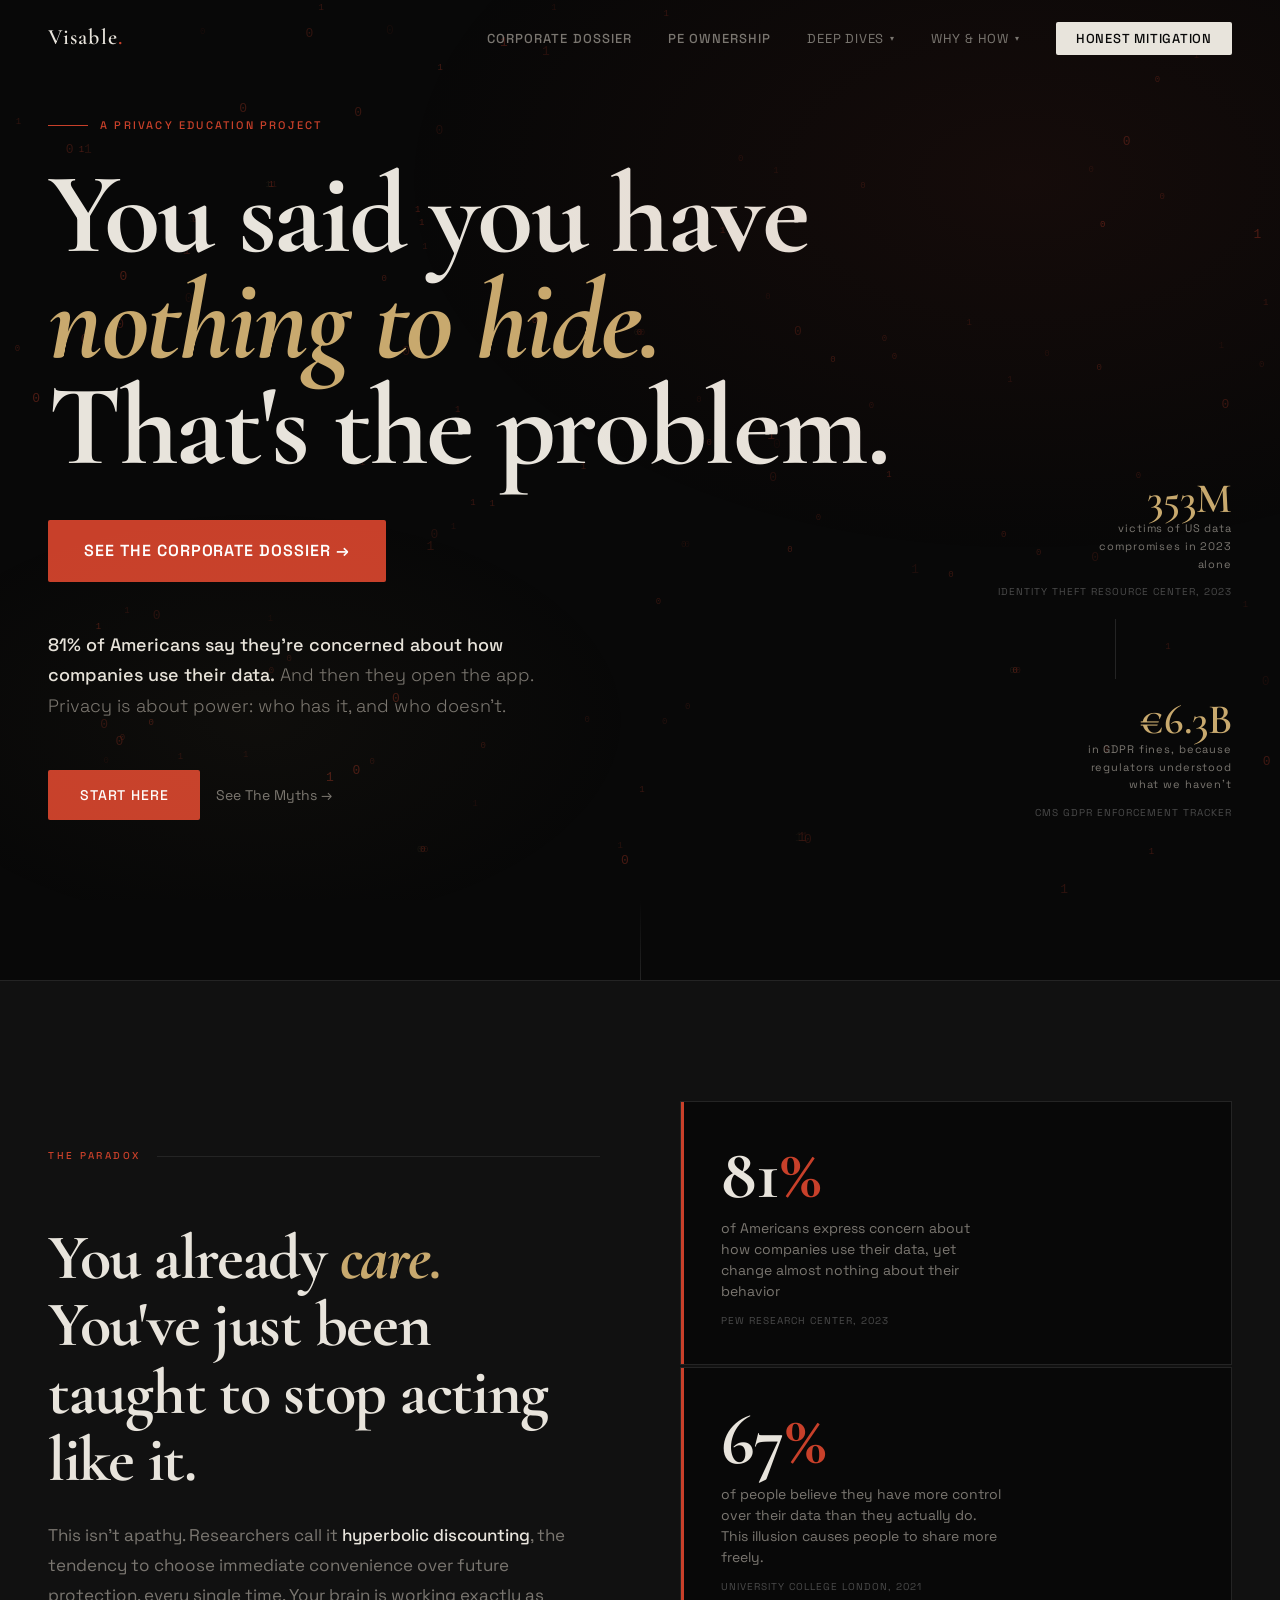
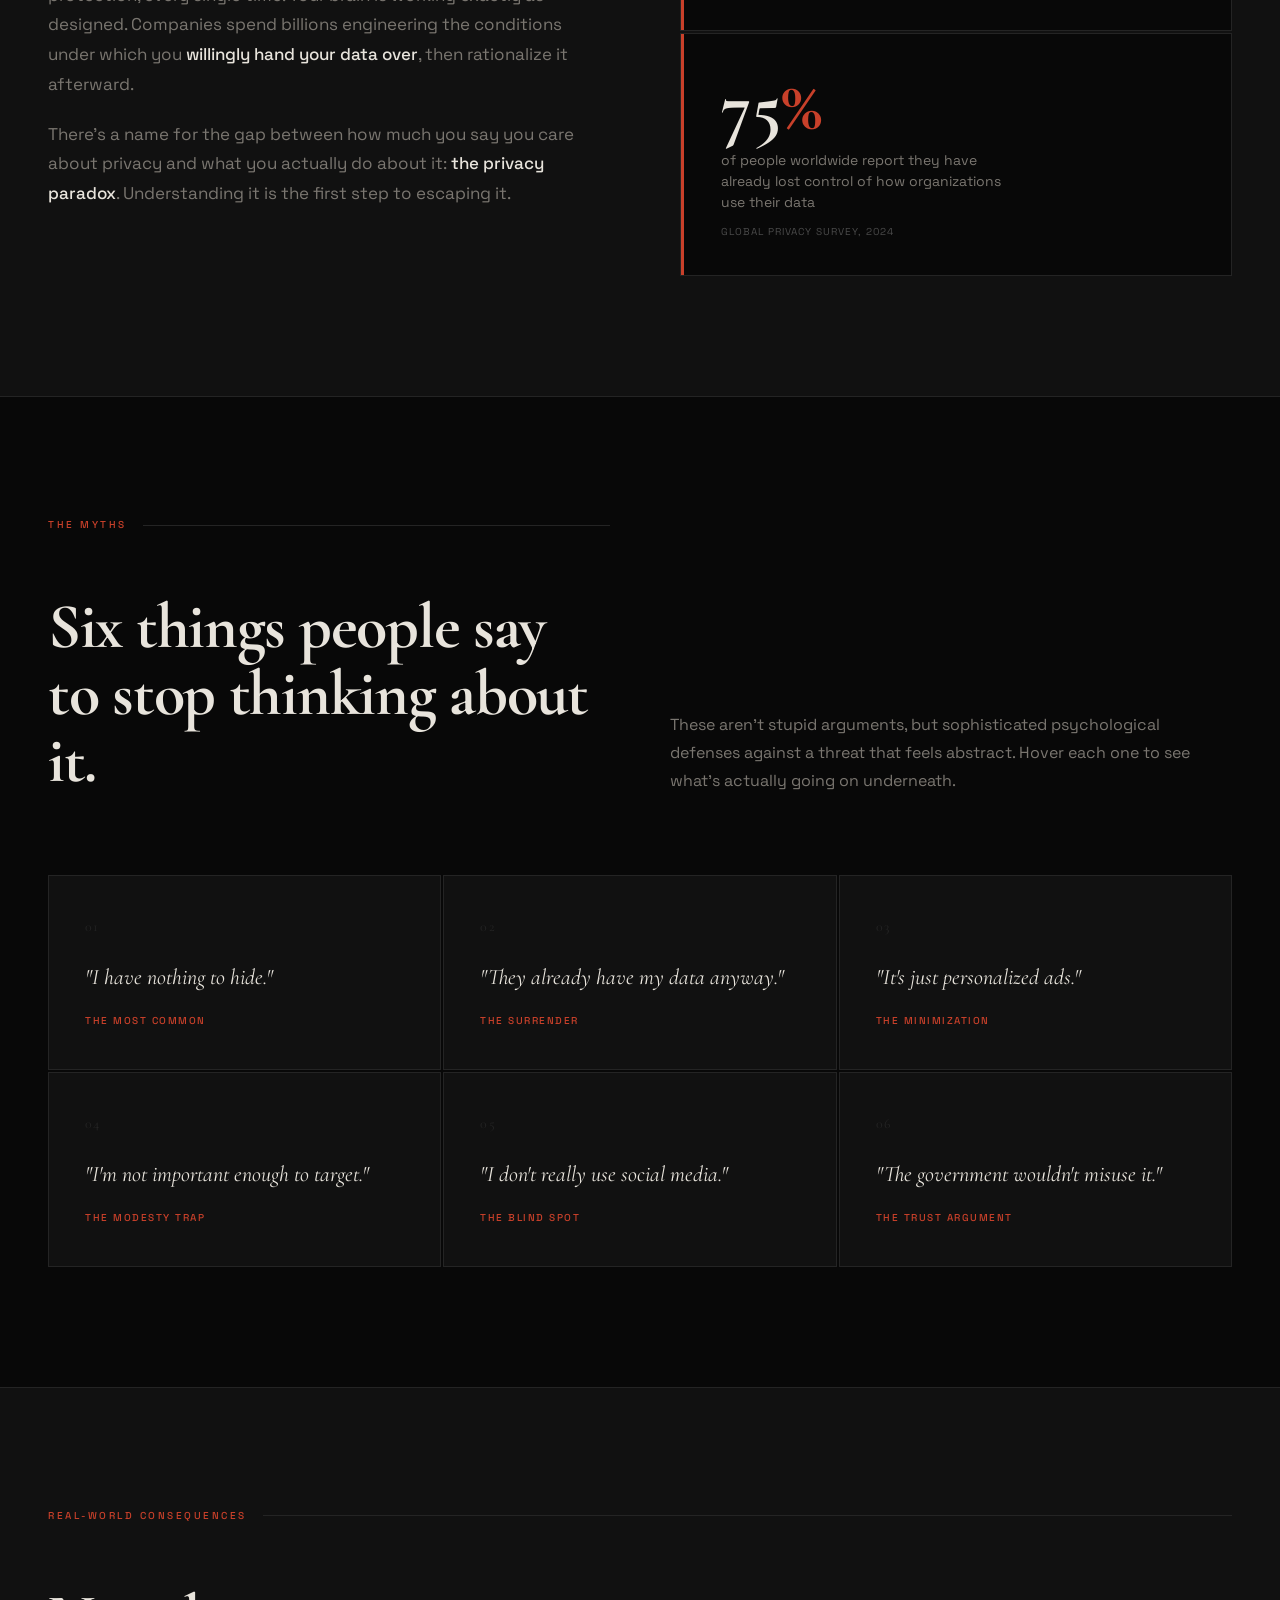
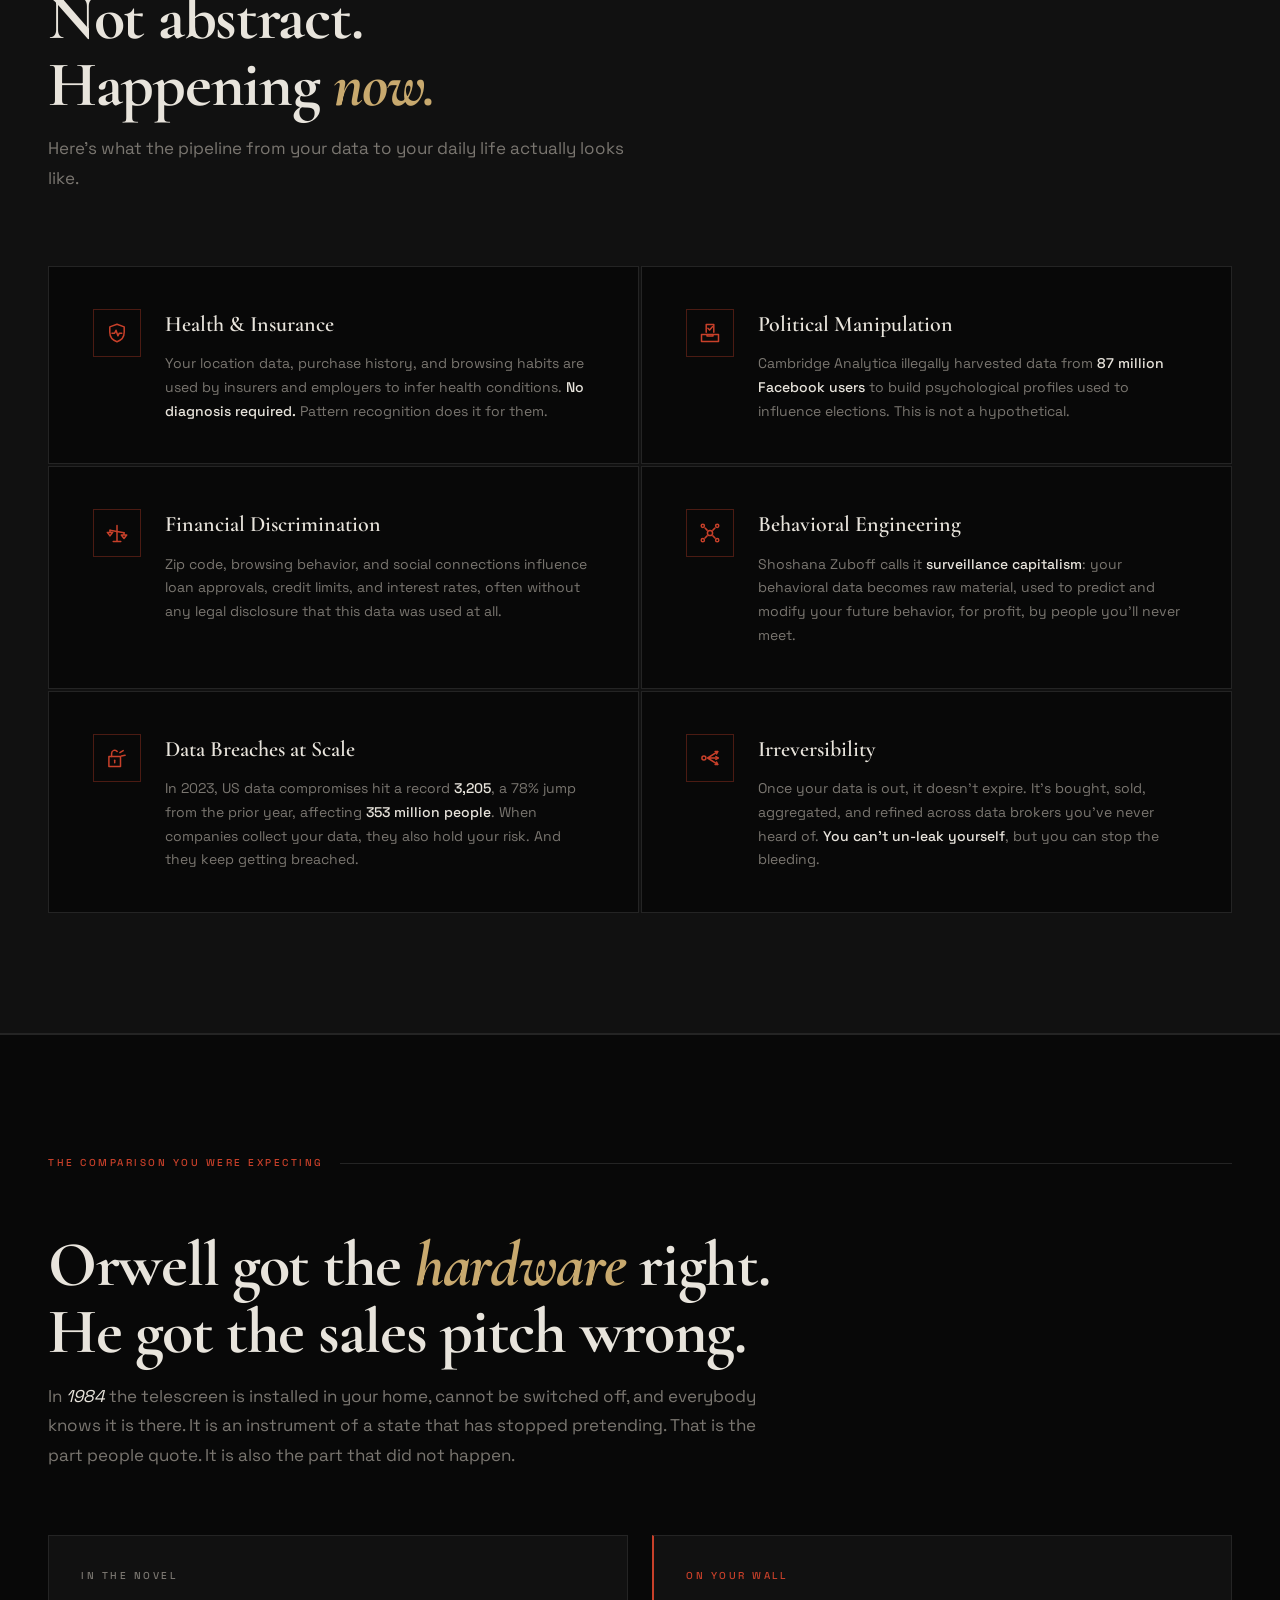
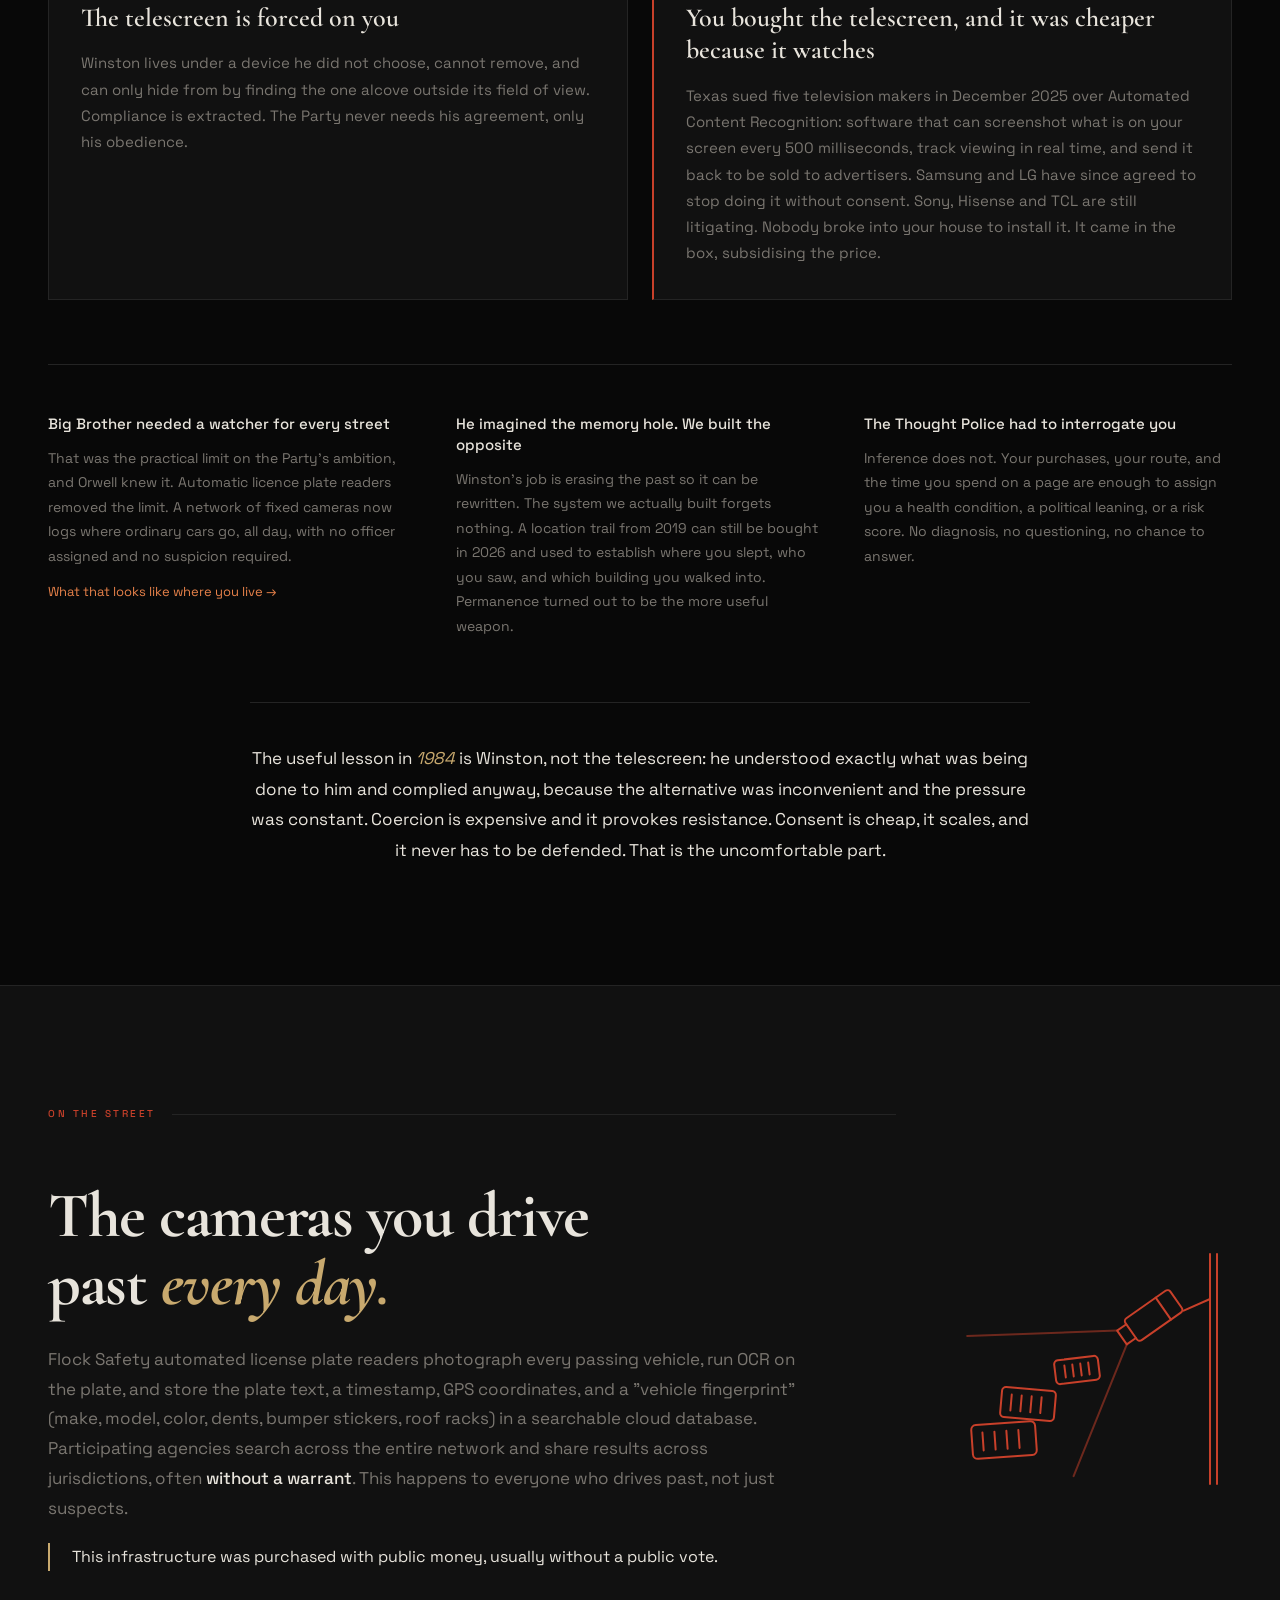
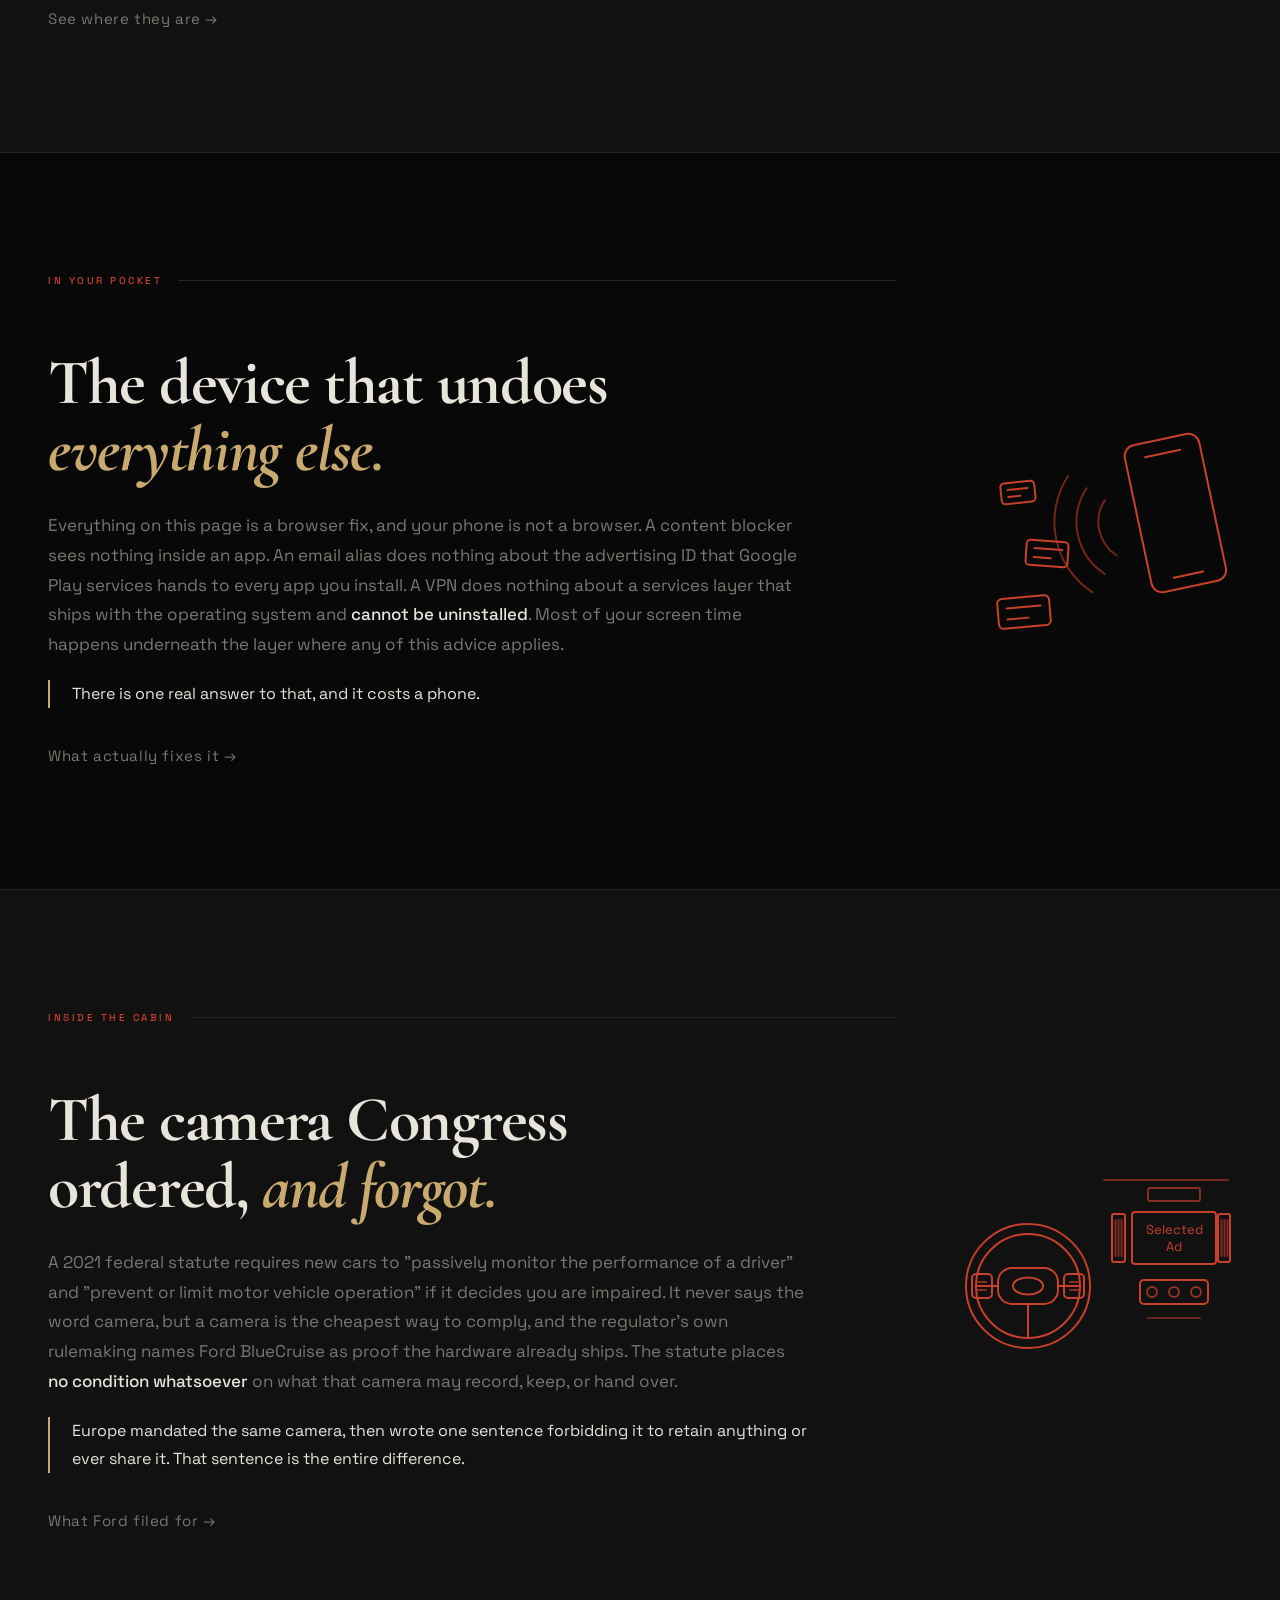
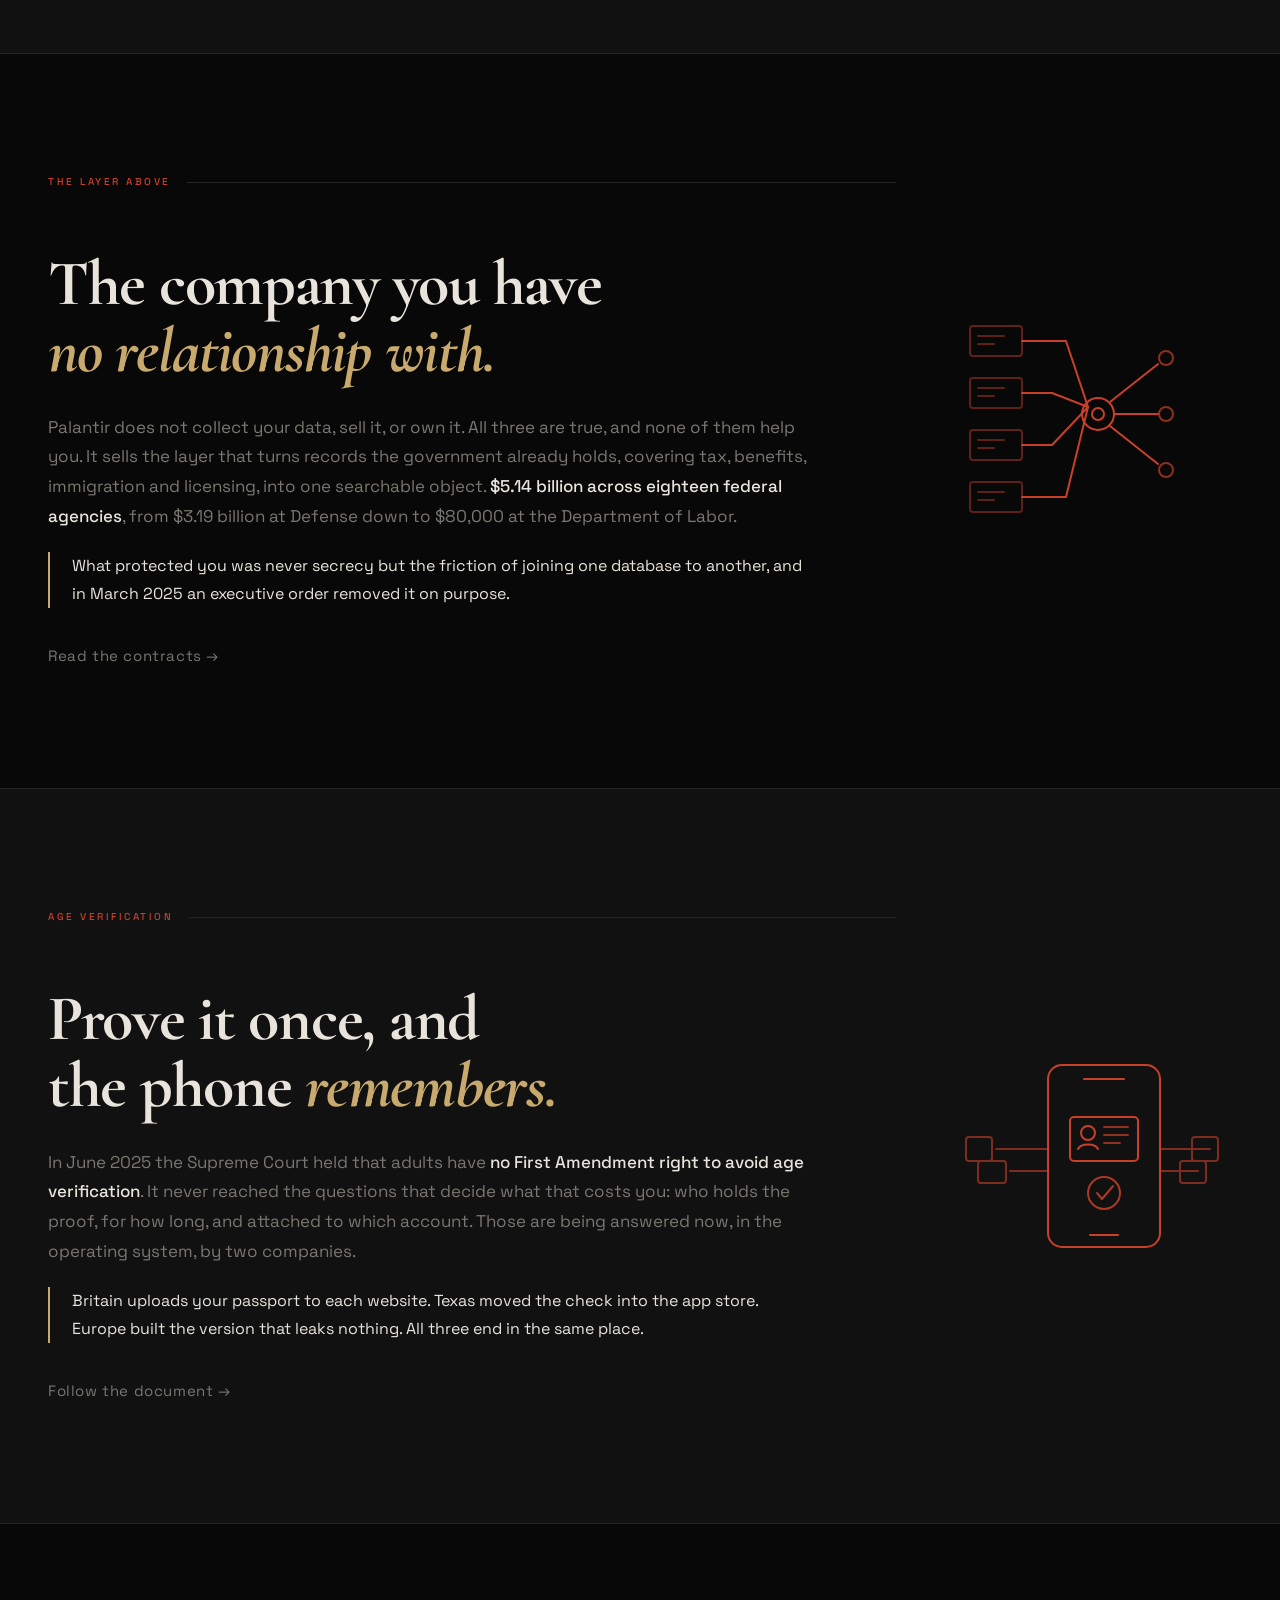
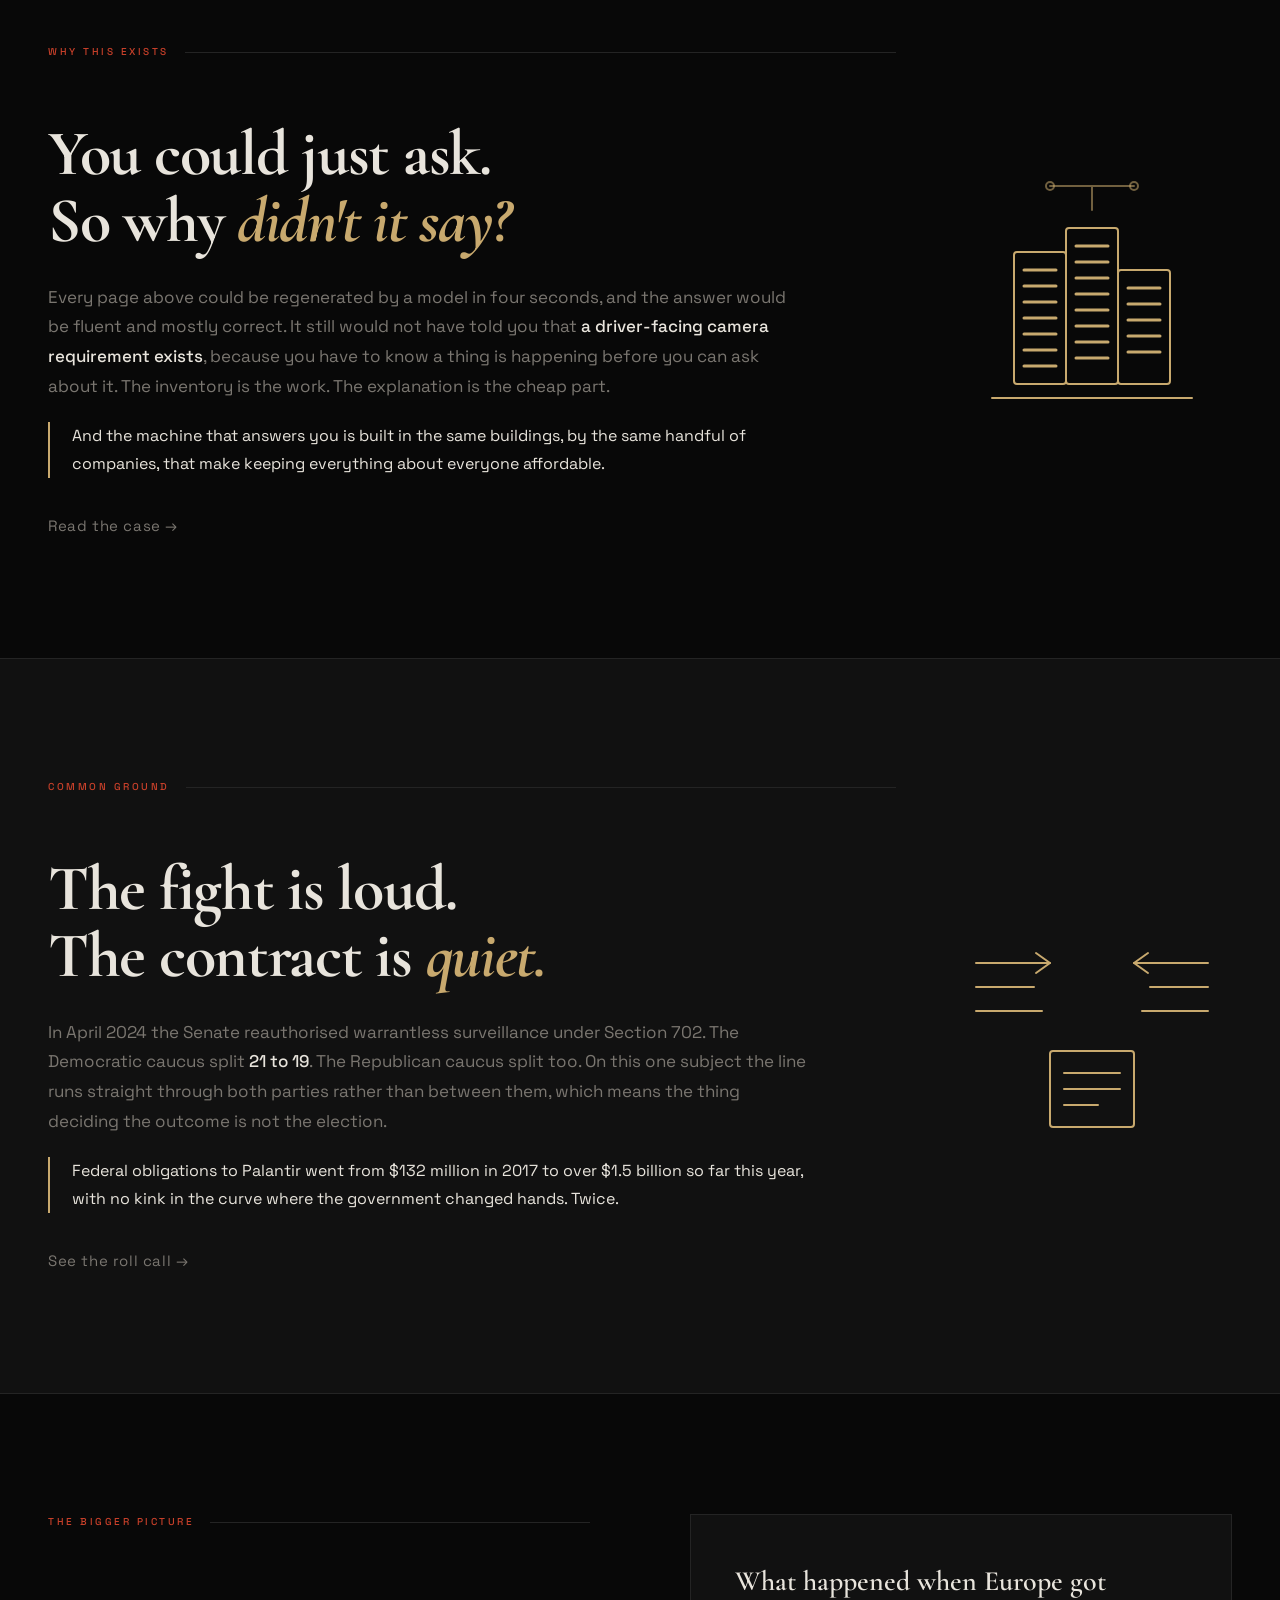
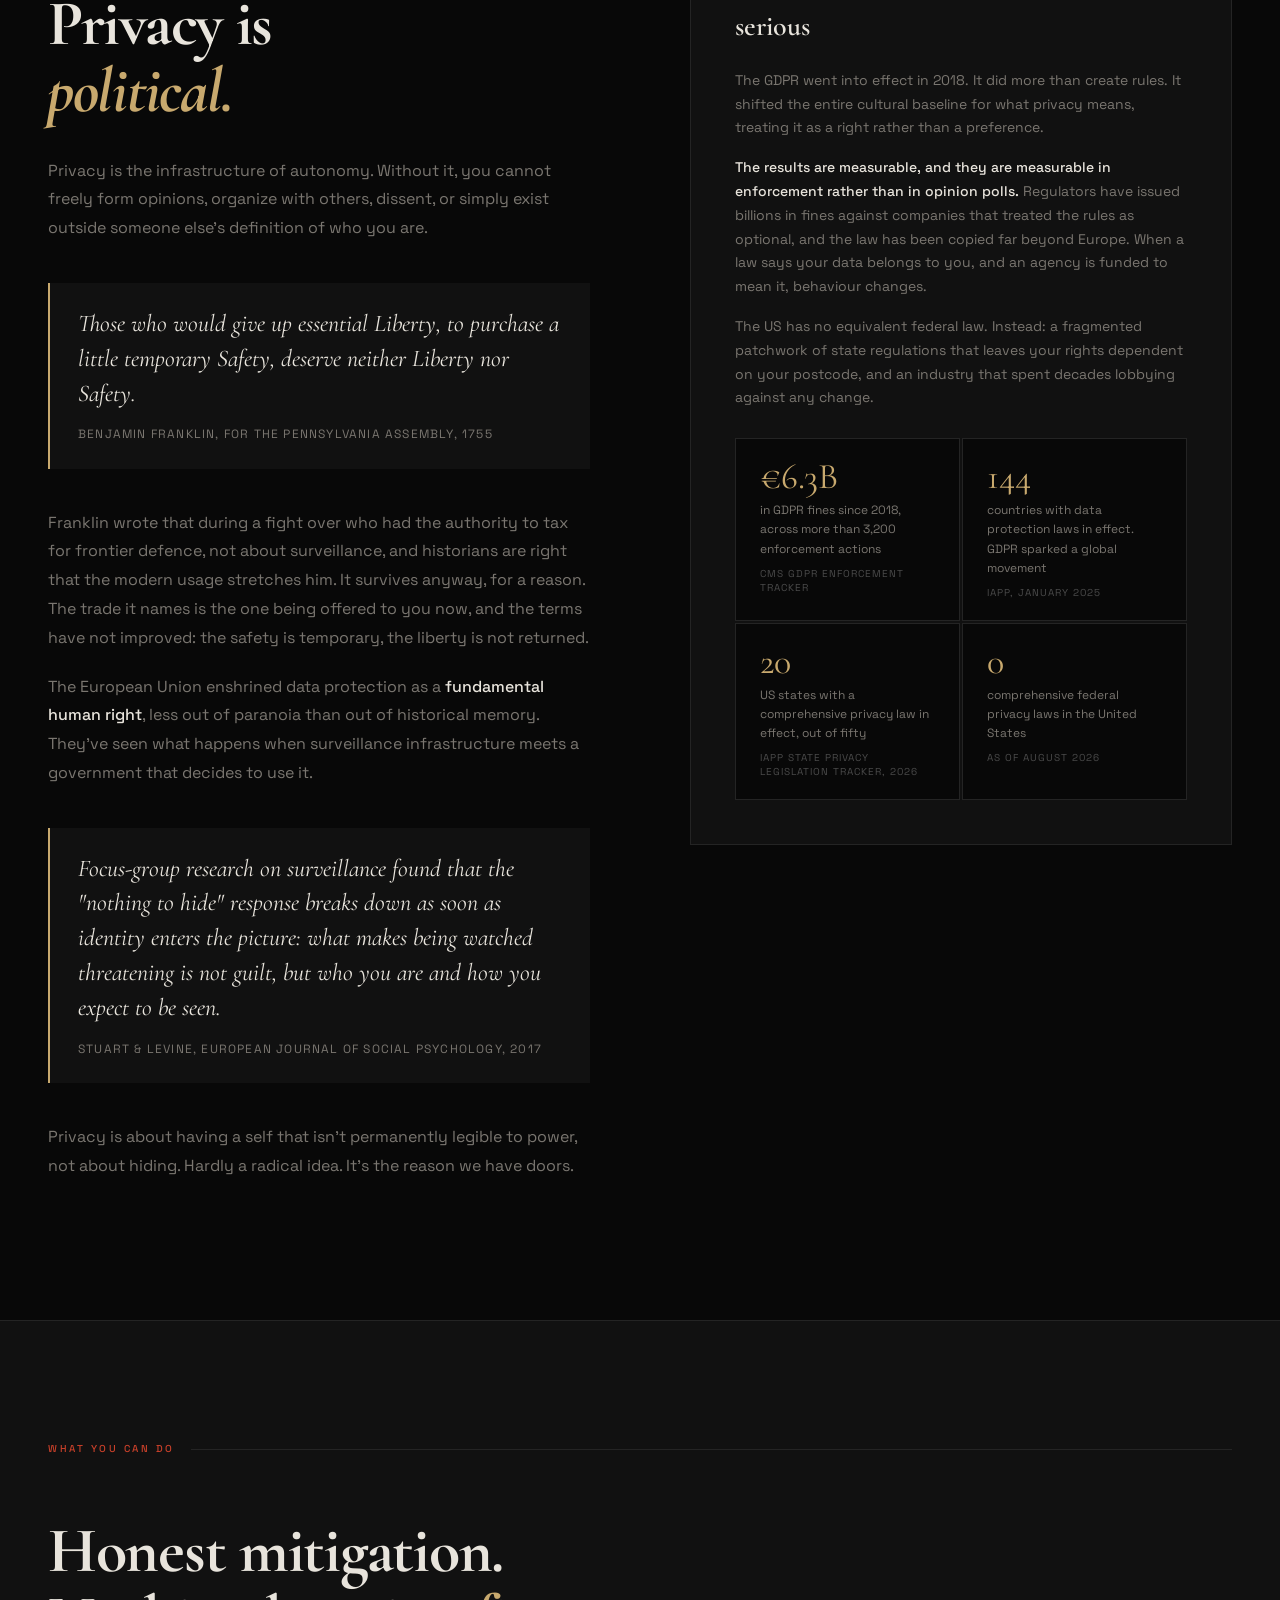
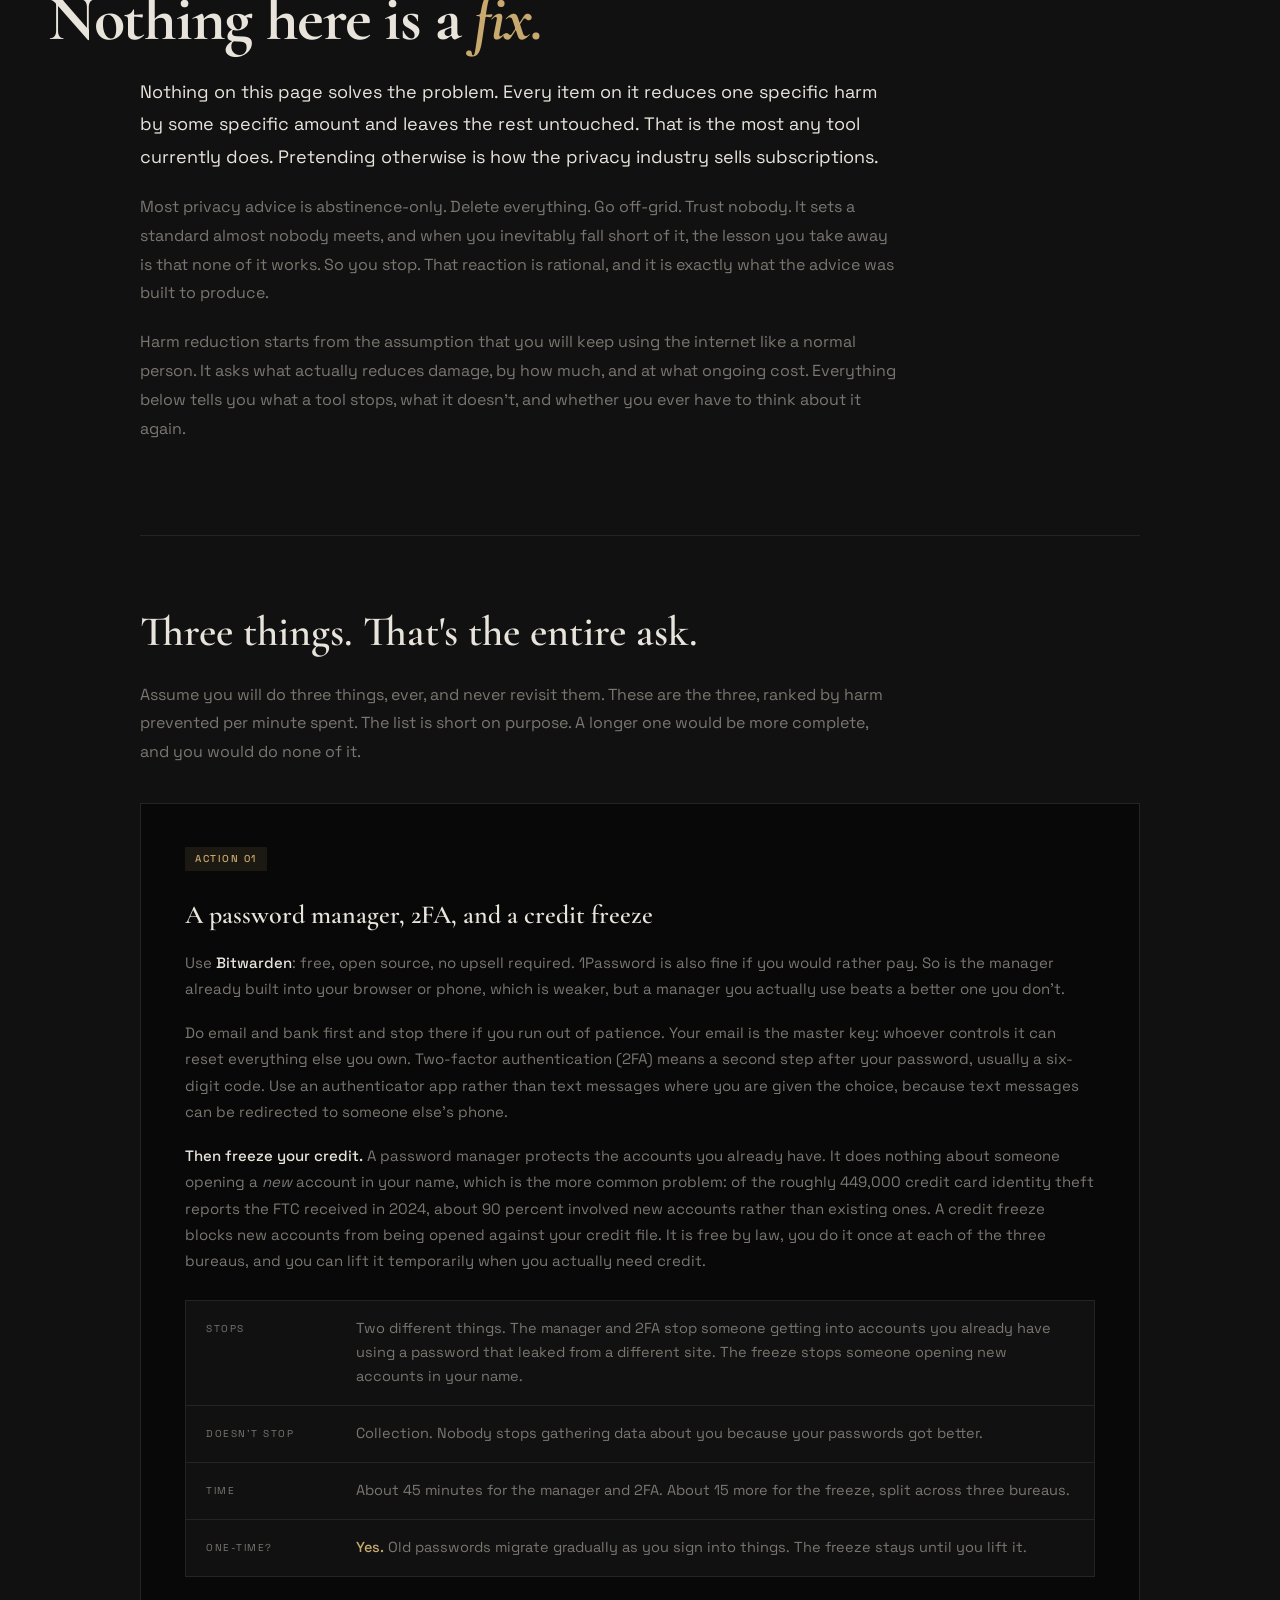
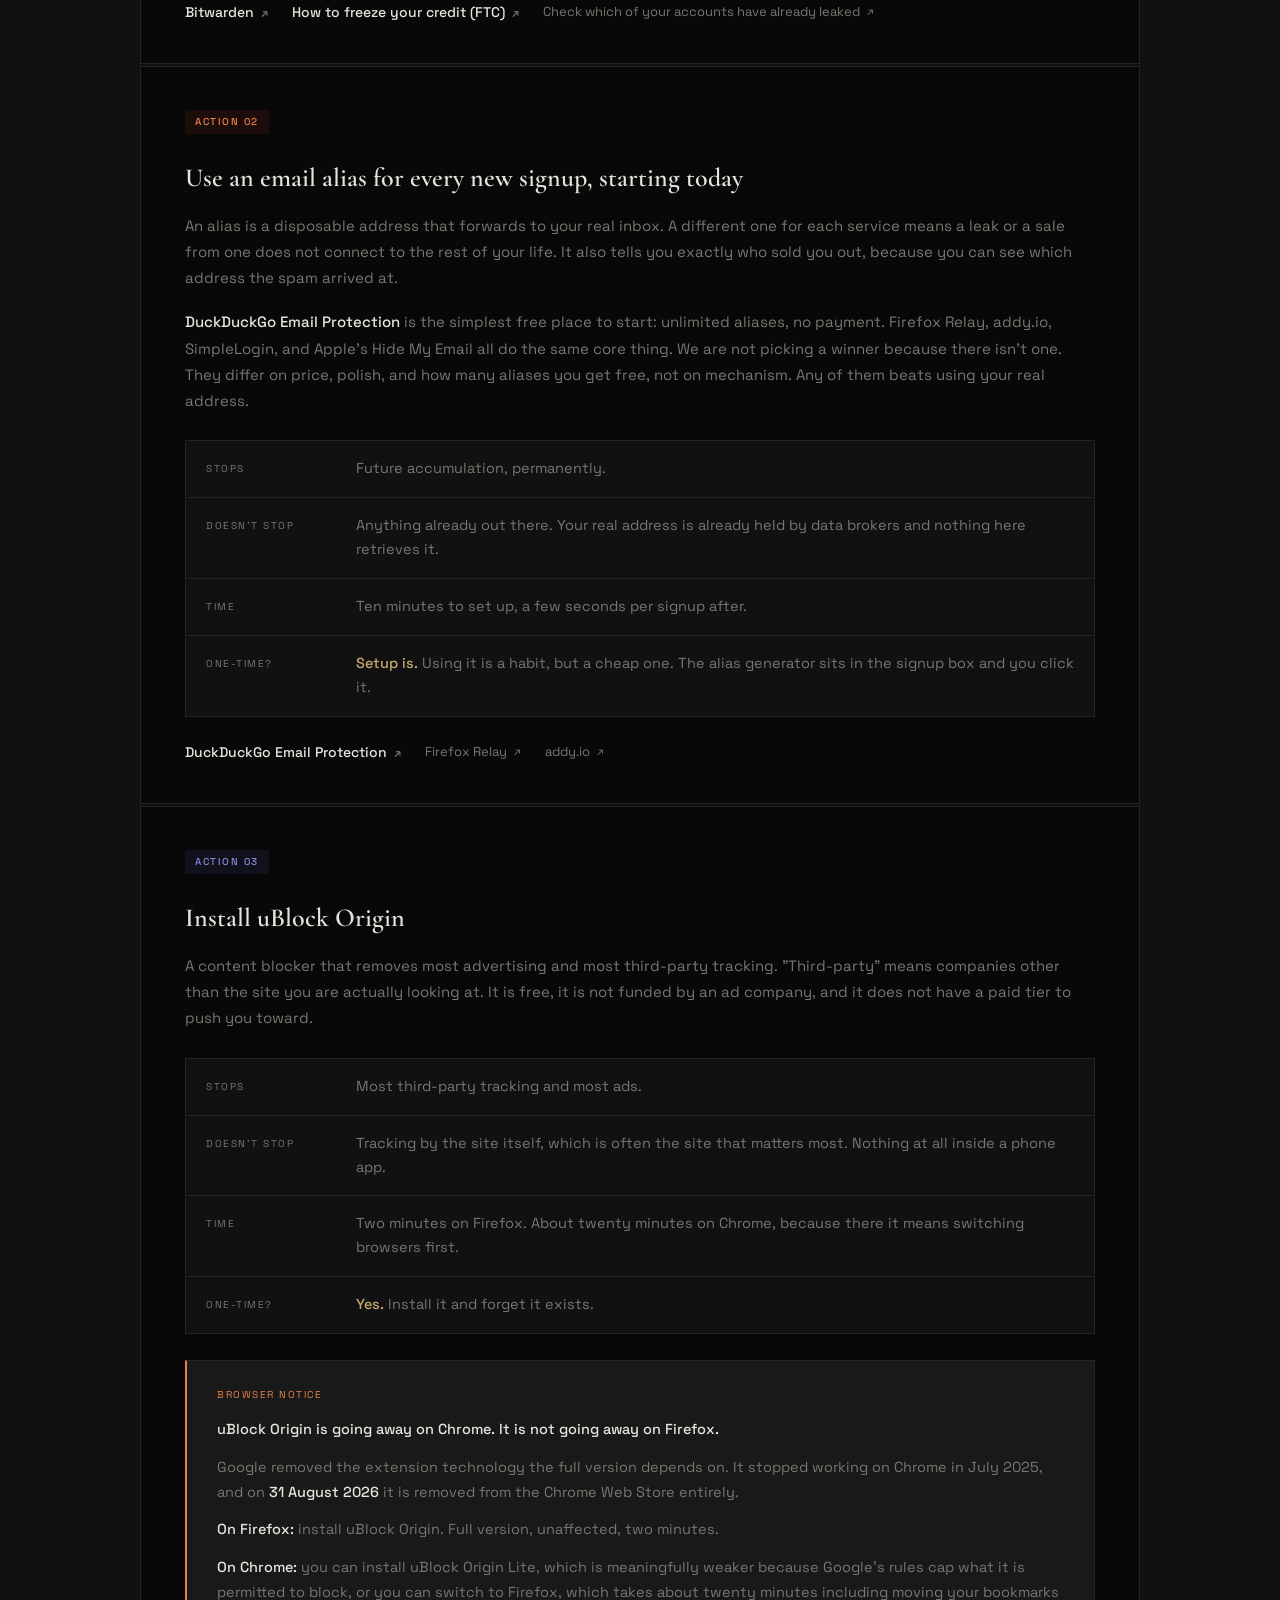
==== commit dbef0276: "Humanize site copy: cut AI cadence, tighten bloat Voice pass over all prose pages. Neutralize the "I" ====
--- a/index.html
+++ b/index.html
@@ -62,7 +62,7 @@
   <h1>You said you have<br /><em>nothing to hide.</em><br />That's the problem.</h1>
   <a href="tracker.html" class="btn-dossier">See the Corporate Dossier →</a>
   <p class="hero-sub">
-    <strong>81% of Americans say they're concerned about how companies use their data.</strong> And then they open the app. Privacy isn't about guilt. It's about power: who has it, and who doesn't.
+    <strong>81% of Americans say they're concerned about how companies use their data.</strong> And then they open the app. Privacy is about power: who has it, and who doesn't.
   </p>
   <div class="hero-actions">
     <a href="#why" class="btn-primary">Start Here</a>
@@ -91,8 +91,7 @@
     <div class="paradox-text">
       <div class="section-label">The Paradox</div>
       <h2>You already <em>care.</em><br />You've just been taught to stop acting like it.</h2>
-      <p>This isn't apathy. Researchers call it <strong>hyperbolic discounting</strong>, the tendency to choose immediate convenience over future protection, every single time. Your brain isn't broken. It's being exploited.</p>
-      <p>Tech companies don't just collect your data. They spend billions engineering the psychological conditions under which you <strong>willingly hand it over</strong> and then rationalize it afterward.</p>
+      <p>This isn't apathy. Researchers call it <strong>hyperbolic discounting</strong>, the tendency to choose immediate convenience over future protection, every single time. Your brain is working exactly as designed. Companies spend billions engineering the conditions under which you <strong>willingly hand your data over</strong>, then rationalize it afterward.</p>
       <p>There's a name for the gap between how much you say you care about privacy and what you actually do about it: <strong>the privacy paradox</strong>. Understanding it is the first step to escaping it.</p>
     </div>
     <div class="stat-stack">
@@ -123,7 +122,7 @@
         <div class="section-label">The Myths</div>
         <h2>Six things people say<br />to stop thinking about it.</h2>
       </div>
-      <p>These aren't stupid arguments. They're sophisticated psychological defenses against a threat that feels abstract. Hover each one to see what's actually going on underneath.</p>
+      <p>These aren't stupid arguments, but sophisticated psychological defenses against a threat that feels abstract. Hover each one to see what's actually going on underneath.</p>
     </div>
     <div class="rat-grid">
       <div class="rat-card">
@@ -159,7 +158,7 @@
         <div class="rat-label">The Modesty Trap</div>
         <div class="rat-reframe">
           <div class="rat-reframe-label">The Truth</div>
-          <p>Mass surveillance isn't targeted. It's structural. Julian Assange said it plainly: "when society goes bad, it takes you with it, even if you're the blandest person on earth." You don't need to be special to be affected.</p>
+          <p>Mass surveillance is structural, not targeted. Julian Assange put it bluntly: "when society goes bad, it takes you with it, even if you're the blandest person on earth." You don't need to be special to be affected.</p>
         </div>
       </div>
       <div class="rat-card">
@@ -188,7 +187,7 @@
 <section class="consequences">
   <div class="consequences-inner">
     <div class="section-label fade-up">Real-World Consequences</div>
-    <h2 class="fade-up">This isn't abstract.<br />It's happening <em>now.</em></h2>
+    <h2 class="fade-up">Not abstract.<br />Happening <em>now.</em></h2>
     <p class="intro fade-up">Here's what the pipeline from your data to your daily life actually looks like.</p>
     <div class="consequence-list fade-up">
       <div class="consequence-item">
@@ -244,7 +243,7 @@
         </div>
         <div>
           <h3>Behavioral Engineering</h3>
-          <p>Shoshana Zuboff calls it <strong>surveillance capitalism</strong>: your behavioral data isn't just observed, it's used to predict and modify your future behavior, for profit, by people you'll never meet.</p>
+          <p>Shoshana Zuboff calls it <strong>surveillance capitalism</strong>: your behavioral data becomes raw material, used to predict and modify your future behavior, for profit, by people you'll never meet.</p>
         </div>
       </div>
       <div class="consequence-item">
@@ -314,7 +313,7 @@
       </div>
     </div>
 
-    <p class="orwell-close fade-up">The useful lesson in <em>1984</em> is not the camera. It is that Winston understood exactly what was being done to him and complied anyway, because the alternative was inconvenient and the pressure was constant. Coercion is expensive and it provokes resistance. Consent is cheap, it scales, and it never has to be defended. That is the part worth being uncomfortable about.</p>
+    <p class="orwell-close fade-up">The useful lesson in <em>1984</em> is Winston, not the telescreen: he understood exactly what was being done to him and complied anyway, because the alternative was inconvenient and the pressure was constant. Coercion is expensive and it provokes resistance. Consent is cheap, it scales, and it never has to be defended. That is the uncomfortable part.</p>
   </div>
 </section>
 
@@ -479,7 +478,7 @@
       <div class="section-label">The Layer Above</div>
       <h2>The company you have<br /><em>no relationship with.</em></h2>
       <p>Palantir does not collect your data, sell it, or own it. All three are true, and none of them help you. It sells the layer that turns records the government already holds, covering tax, benefits, immigration and licensing, into one searchable object. <strong>$5.14 billion across eighteen federal agencies</strong>, from $3.19 billion at Defense down to $80,000 at the Department of Labor.</p>
-      <p class="flock-civic-line">What protected you was never secrecy. It was the friction of joining one database to another, and in March 2025 an executive order removed it on purpose.</p>
+      <p class="flock-civic-line">What protected you was never secrecy but the friction of joining one database to another, and in March 2025 an executive order removed it on purpose.</p>
       <a href="palantir.html" class="btn-ghost palantir-teaser-cta">Read the contracts →</a>
     </div>
     <div class="palantir-teaser-art" aria-hidden="true">
@@ -602,7 +601,7 @@
     <div class="cg-teaser-copy">
       <div class="section-label">Common Ground</div>
       <h2>The fight is loud.<br />The contract is <em>quiet.</em></h2>
-      <p>In April 2024 the Senate reauthorised warrantless surveillance under Section 702. The Democratic caucus split <strong>21 to 19</strong>. The Republican caucus split too. On this one subject the line does not run between the parties, it runs straight through both of them, which means the thing deciding the outcome is not the election.</p>
+      <p>In April 2024 the Senate reauthorised warrantless surveillance under Section 702. The Democratic caucus split <strong>21 to 19</strong>. The Republican caucus split too. On this one subject the line runs straight through both parties rather than between them, which means the thing deciding the outcome is not the election.</p>
       <p class="flock-civic-line">Federal obligations to Palantir went from $132 million in 2017 to over $1.5 billion so far this year, with no kink in the curve where the government changed hands. Twice.</p>
       <a href="common-ground.html" class="btn-ghost cg-teaser-cta">See the roll call &rarr;</a>
     </div>
@@ -633,24 +632,24 @@
     <div class="civic-split">
       <div class="civic-left">
         <div class="section-label">The Bigger Picture</div>
-        <h2>Privacy is not personal.<br /><em>It's political.</em></h2>
+        <h2>Privacy is<br /><em>political.</em></h2>
         <p>Privacy is the infrastructure of autonomy. Without it, you cannot freely form opinions, organize with others, dissent, or simply exist outside someone else's definition of who you are.</p>
         <div class="pullquote">
           <p>Those who would give up essential Liberty, to purchase a little temporary Safety, deserve neither Liberty nor Safety.</p>
           <cite>Benjamin Franklin, for the Pennsylvania Assembly, 1755</cite>
         </div>
         <p>Franklin wrote that during a fight over who had the authority to tax for frontier defence, not about surveillance, and historians are right that the modern usage stretches him. It survives anyway, for a reason. The trade it names is the one being offered to you now, and the terms have not improved: the safety is temporary, the liberty is not returned.</p>
-        <p>The European Union enshrined data protection as a <strong>fundamental human right</strong>, not because Europeans are more paranoid, but because they're more historically informed. They've seen what happens when surveillance infrastructure meets a government that decides to use it.</p>
+        <p>The European Union enshrined data protection as a <strong>fundamental human right</strong>, less out of paranoia than out of historical memory. They've seen what happens when surveillance infrastructure meets a government that decides to use it.</p>
         <div class="pullquote">
           <p>Focus-group research on surveillance found that the "nothing to hide" response breaks down as soon as identity enters the picture: what makes being watched threatening is not guilt, but who you are and how you expect to be seen.</p>
           <cite>Stuart &amp; Levine, European Journal of Social Psychology, 2017</cite>
         </div>
-        <p>Privacy isn't about hiding. It's about having a self that isn't permanently legible to power. That's not a radical idea. It's the reason we have doors.</p>
+        <p>Privacy is about having a self that isn't permanently legible to power, not about hiding. Hardly a radical idea. It's the reason we have doors.</p>
       </div>
       <div class="civic-right">
         <div class="eu-box">
           <h3>What happened when Europe got serious</h3>
-          <p>The GDPR went into effect in 2018. It didn't just create rules. It shifted the entire cultural baseline for what privacy means as a right, not a preference.</p>
+          <p>The GDPR went into effect in 2018. It did more than create rules. It shifted the entire cultural baseline for what privacy means, treating it as a right rather than a preference.</p>
           <p><strong>The results are measurable, and they are measurable in enforcement rather than in opinion polls.</strong> Regulators have issued billions in fines against companies that treated the rules as optional, and the law has been copied far beyond Europe. When a law says your data belongs to you, and an agency is funded to mean it, behaviour changes.</p>
           <p>The US has no equivalent federal law. Instead: a fragmented patchwork of state regulations that leaves your rights dependent on your postcode, and an industry that spent decades lobbying against any change.</p>
           <div class="eu-stat-row">
@@ -907,7 +906,7 @@
   <div class="section-label" style="justify-content: center; margin-bottom: 40px;">
     <span>The Bottom Line</span>
   </div>
-  <h2>Privacy is not paranoia.<br />It is <em>maintenance</em> of the self.</h2>
+  <h2>Privacy is <em>maintenance</em><br />of the self.</h2>
   <p>You maintain your health. Your finances. Your relationships. Your data is the raw material other people use to build a model of you they can profit from. Start treating it accordingly.</p>
   <div class="manifesto-actions">
     <a href="#tools" class="btn-primary">Take Action Now</a>
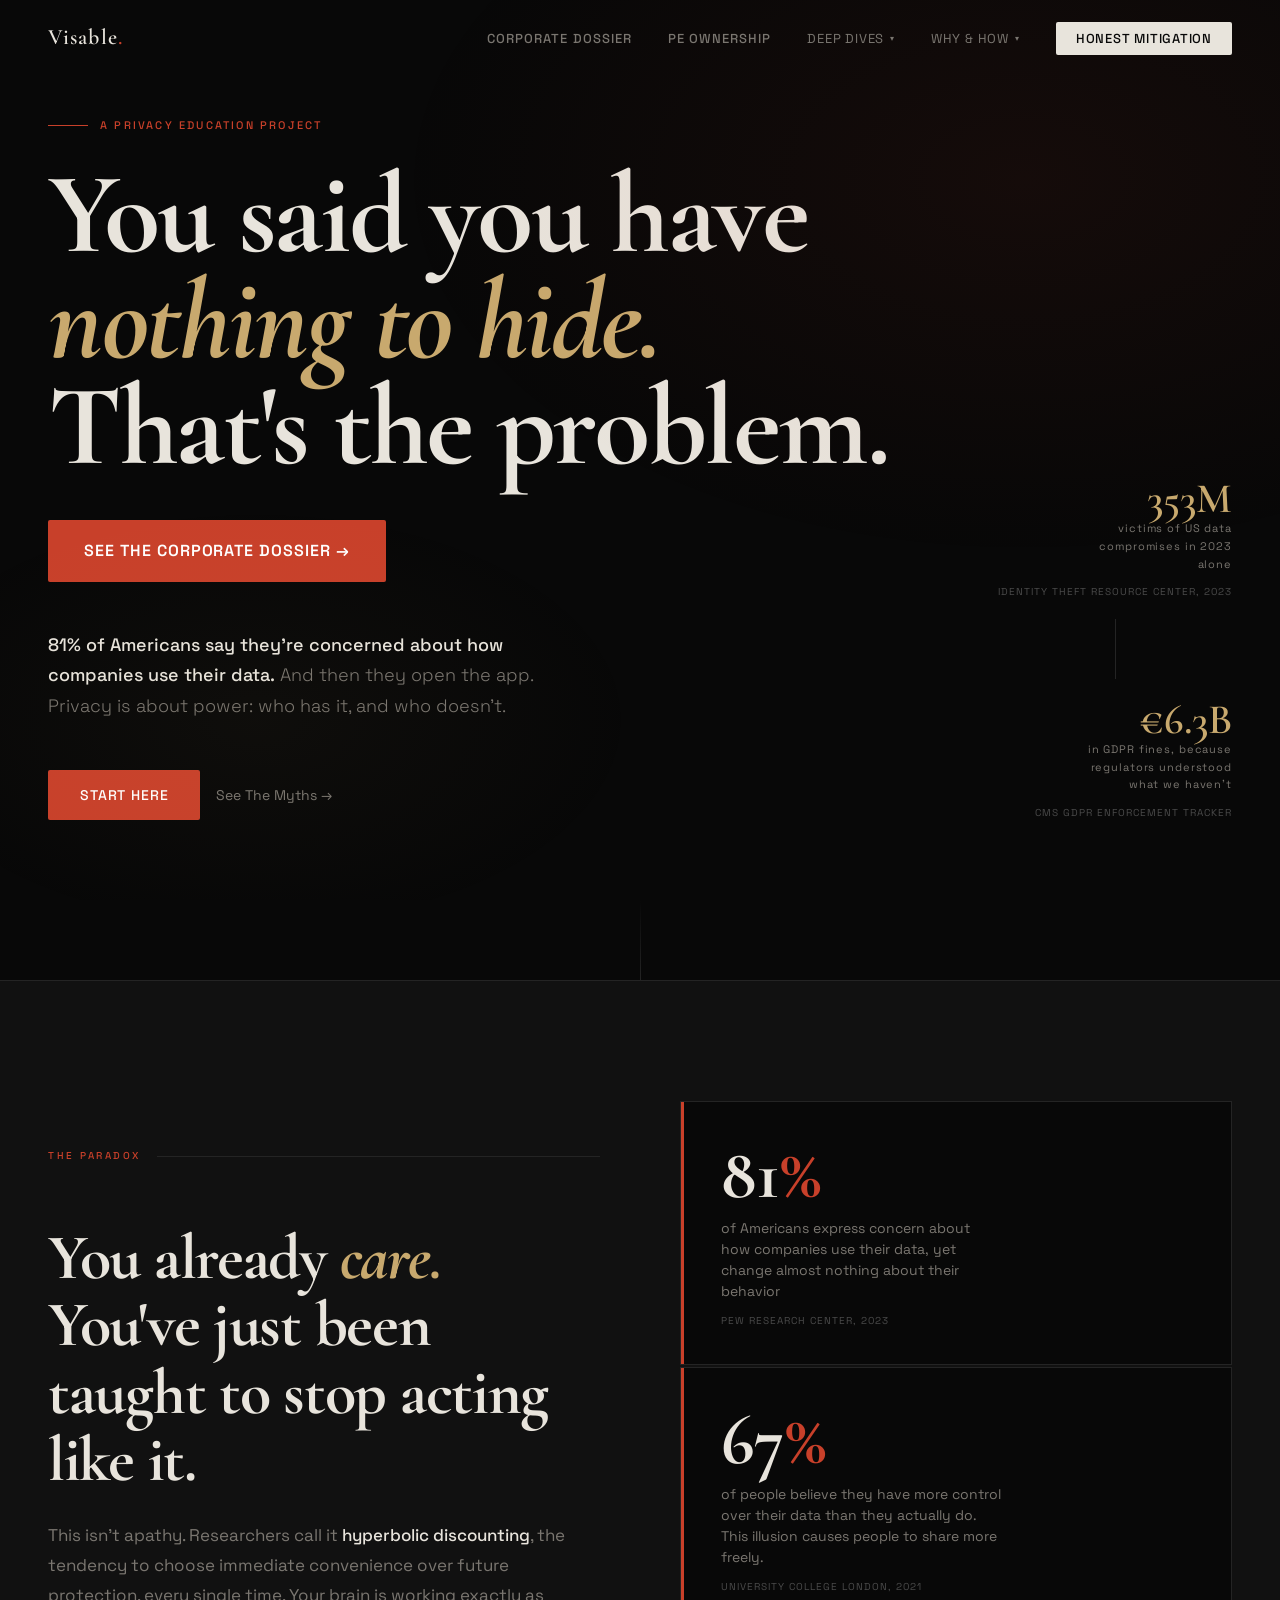
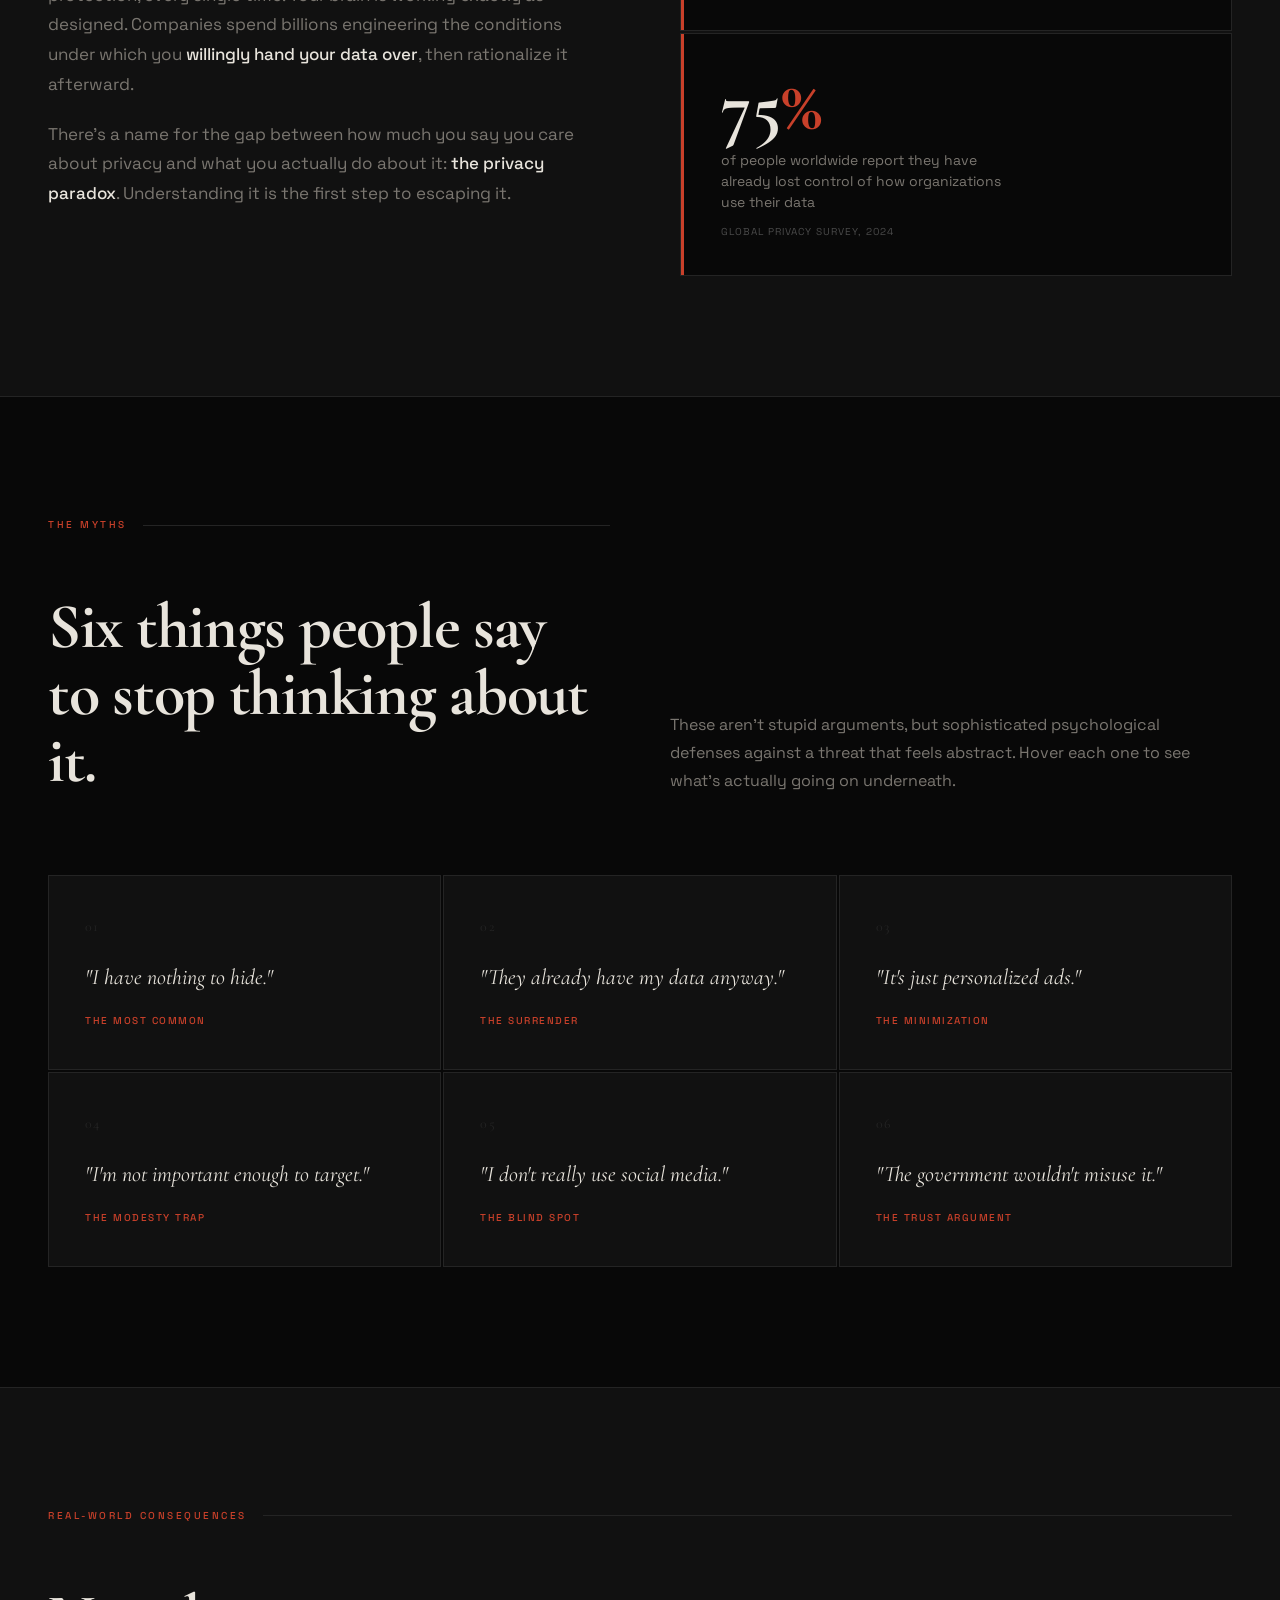
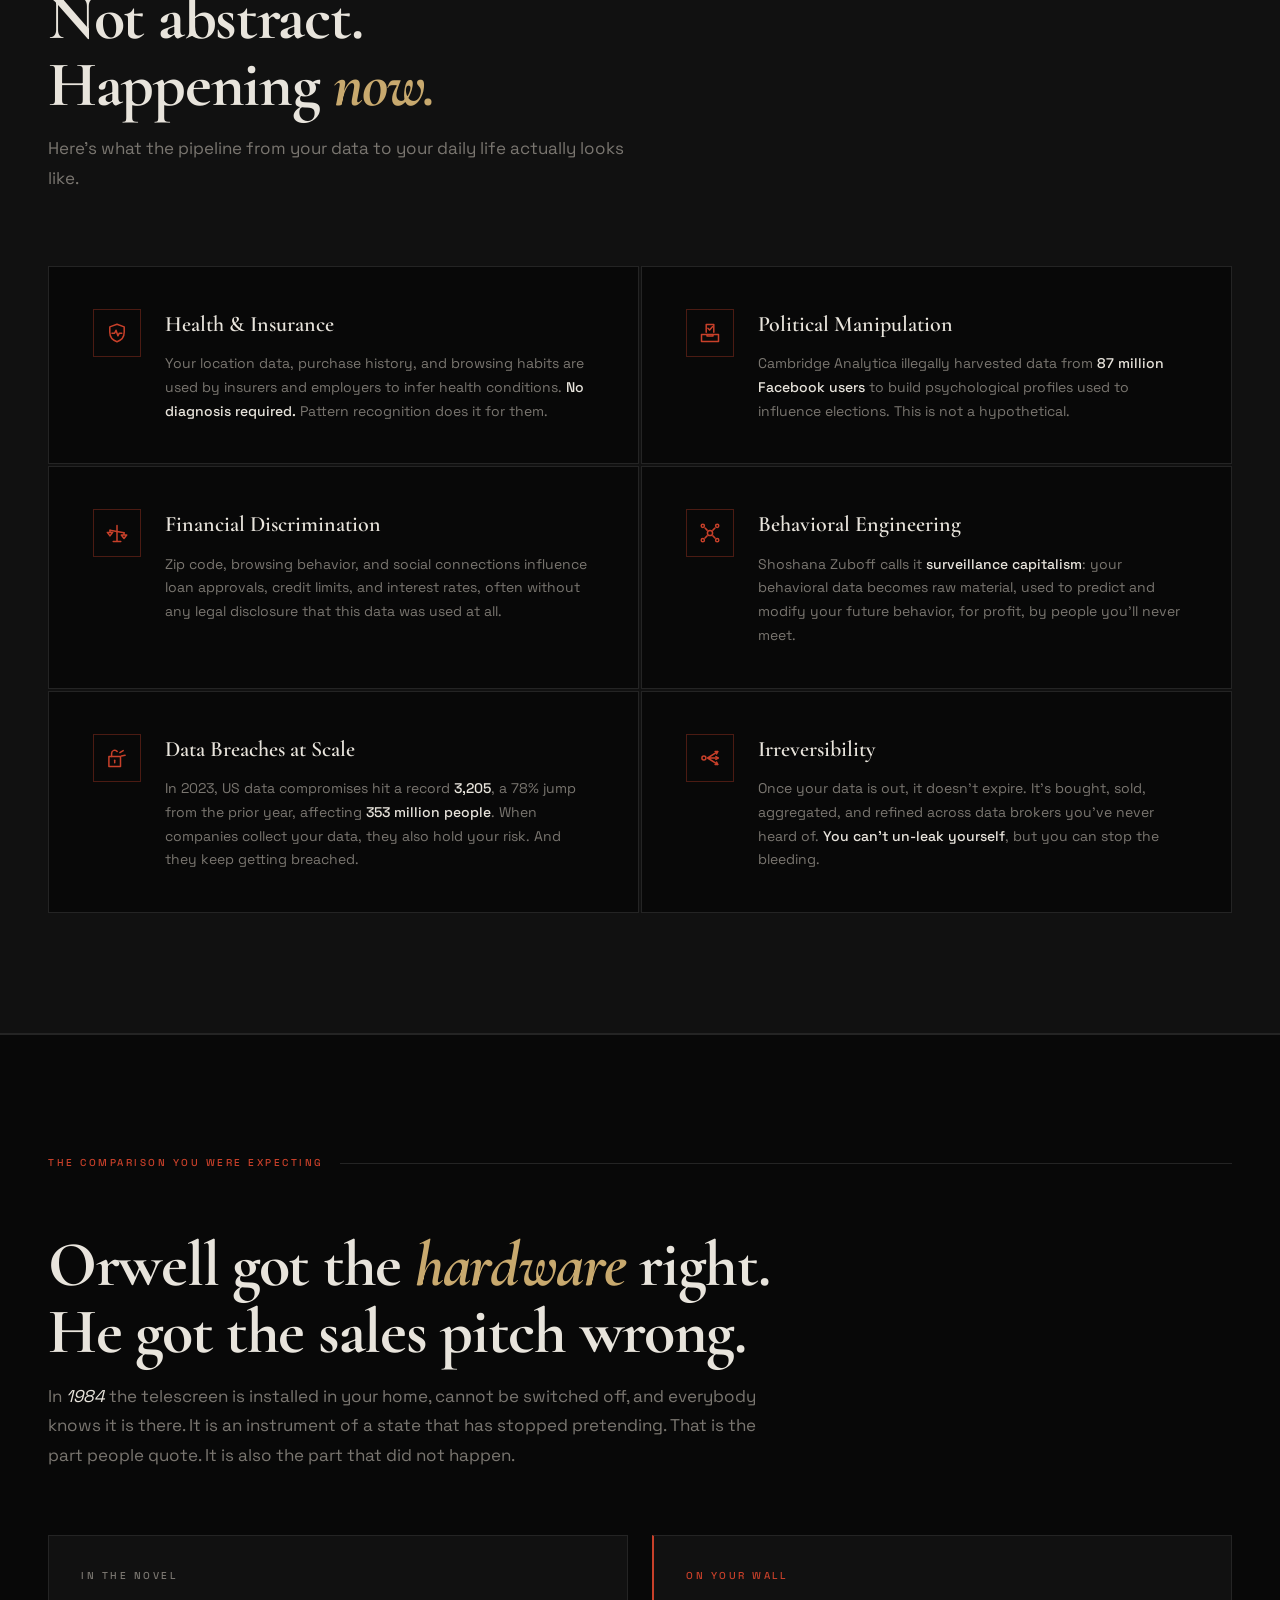
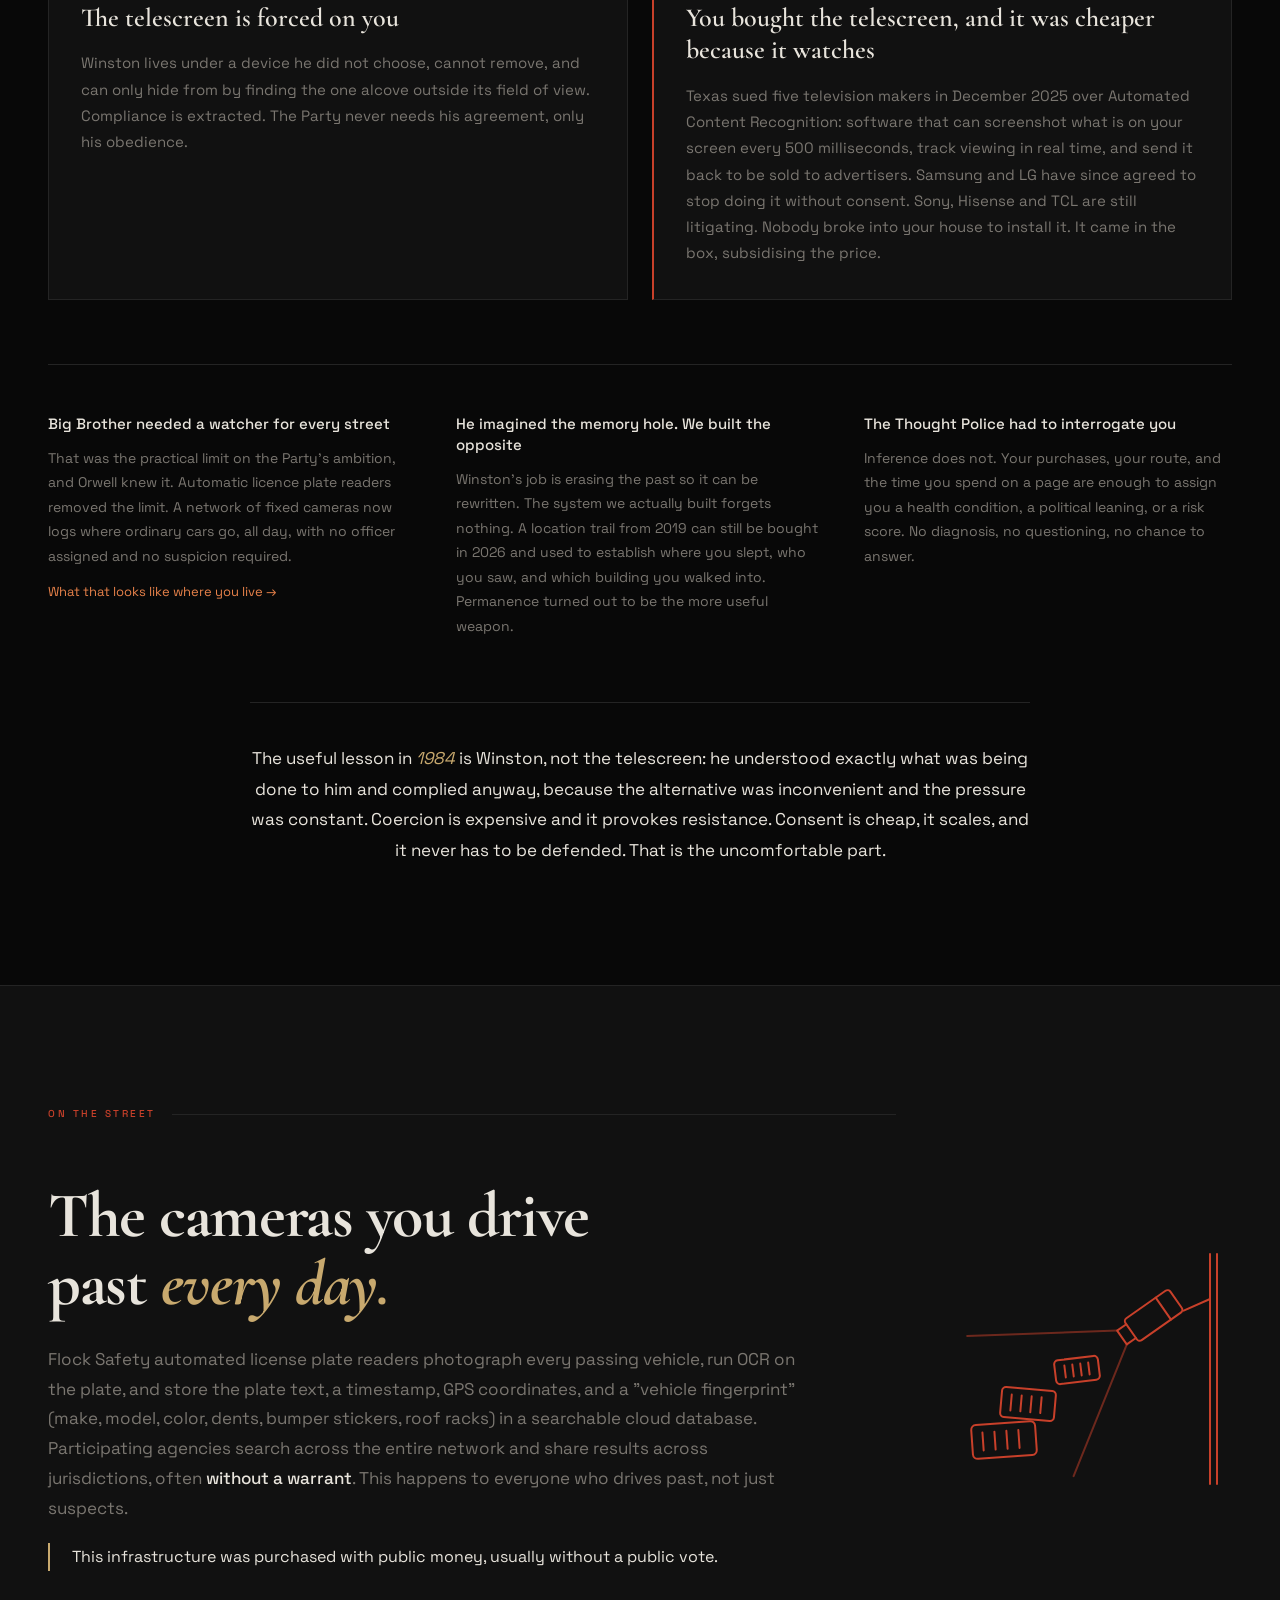
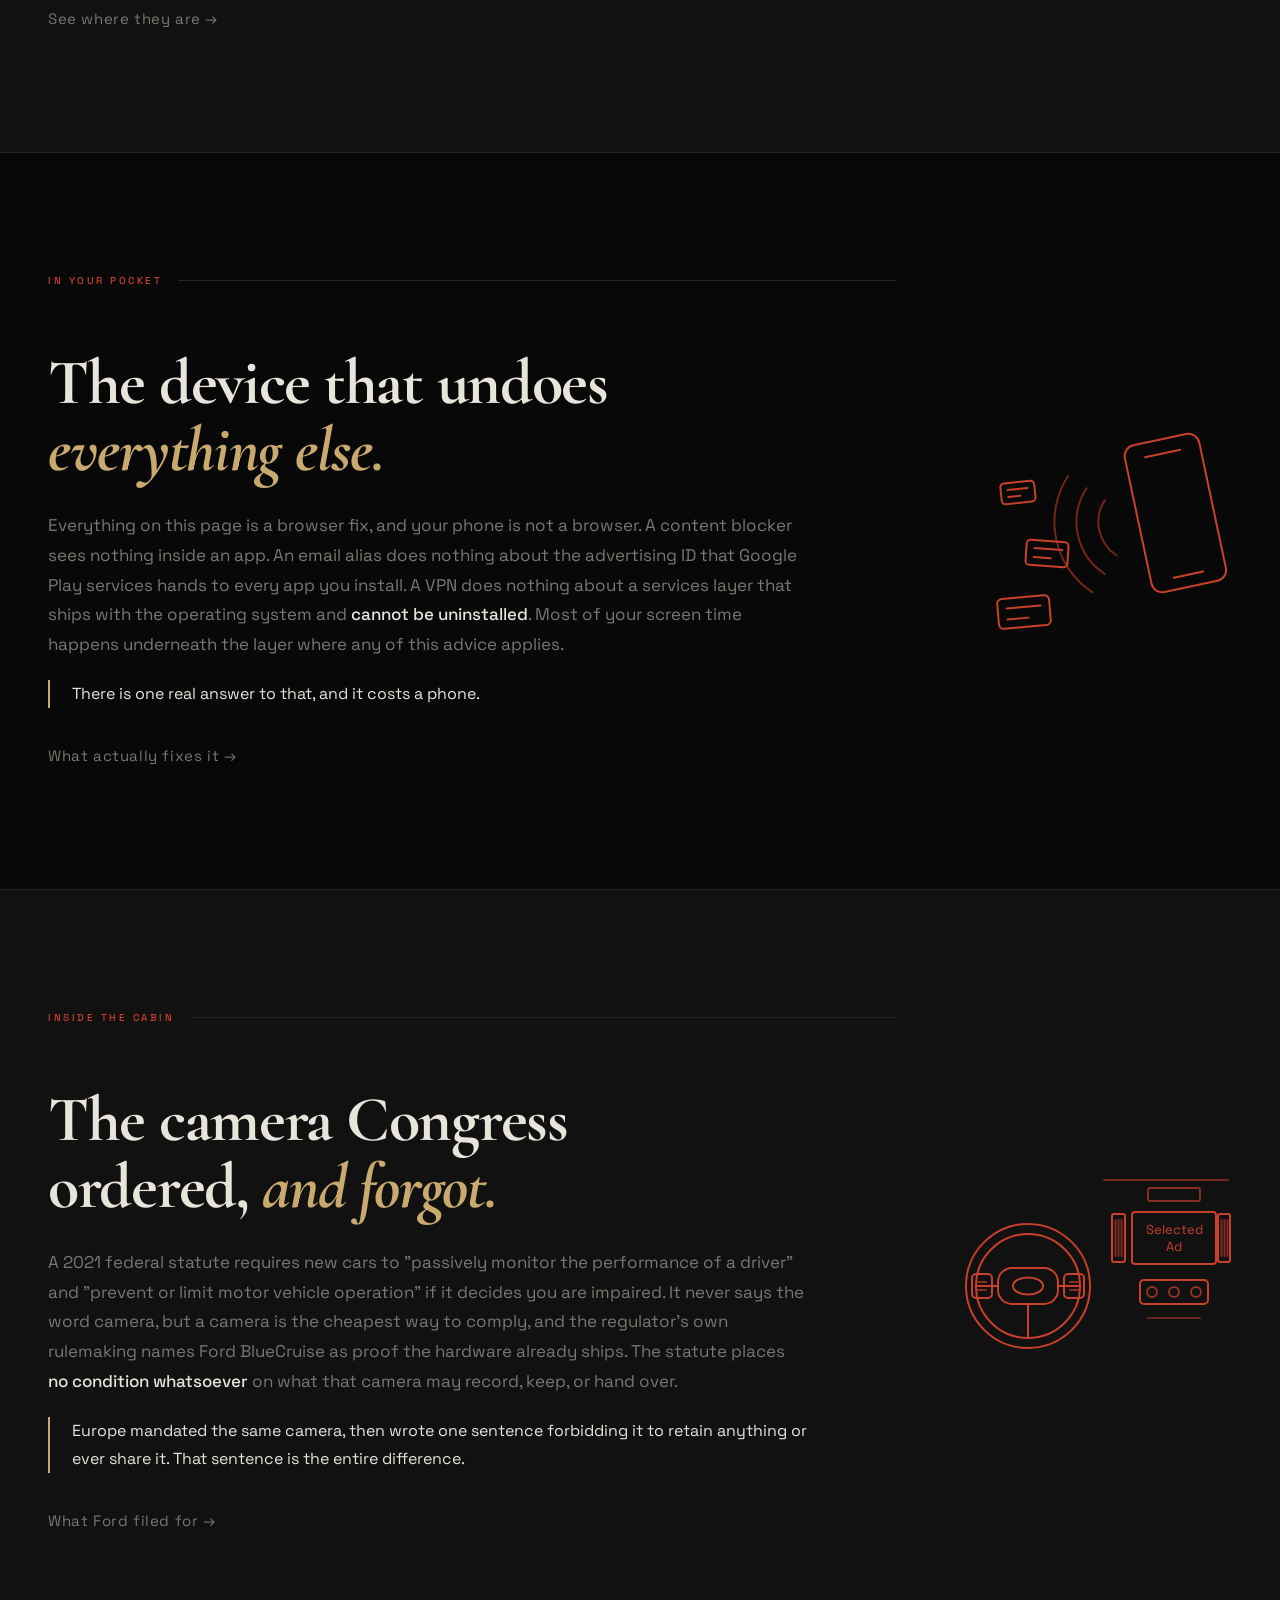
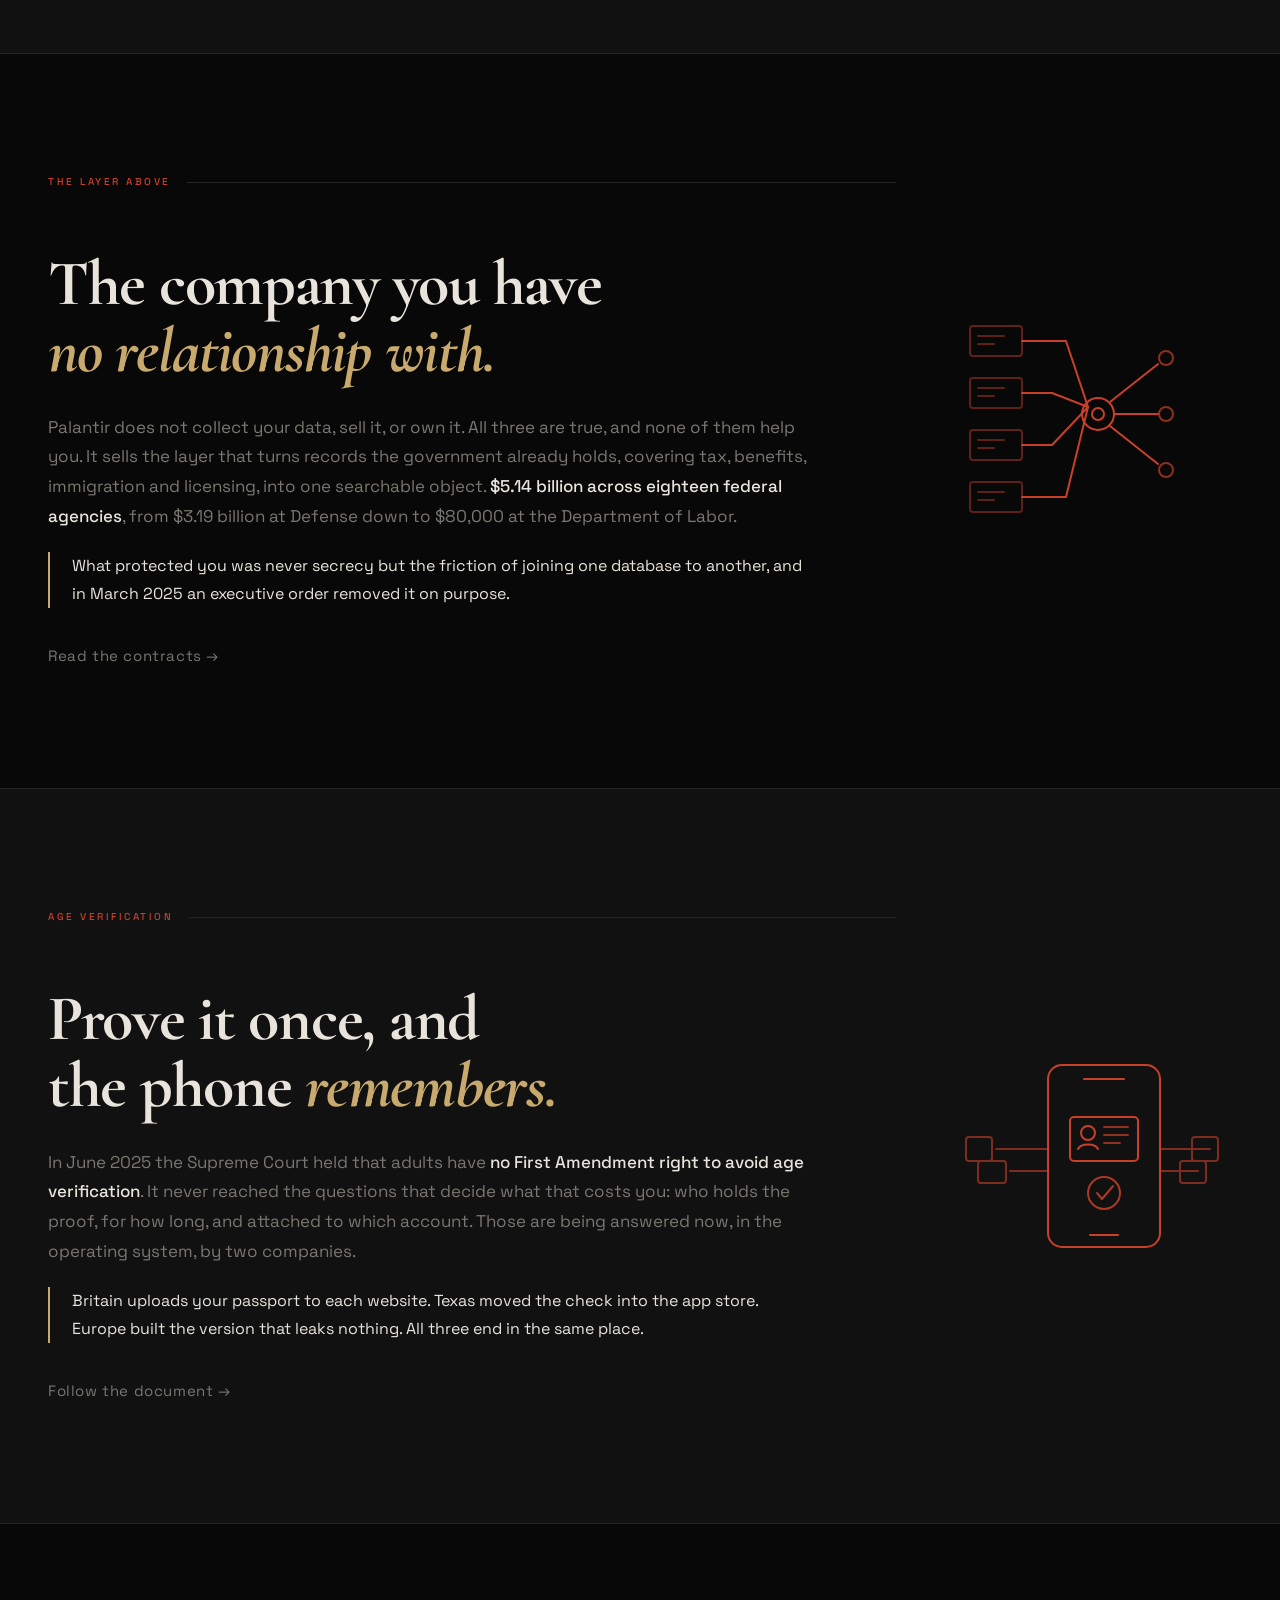
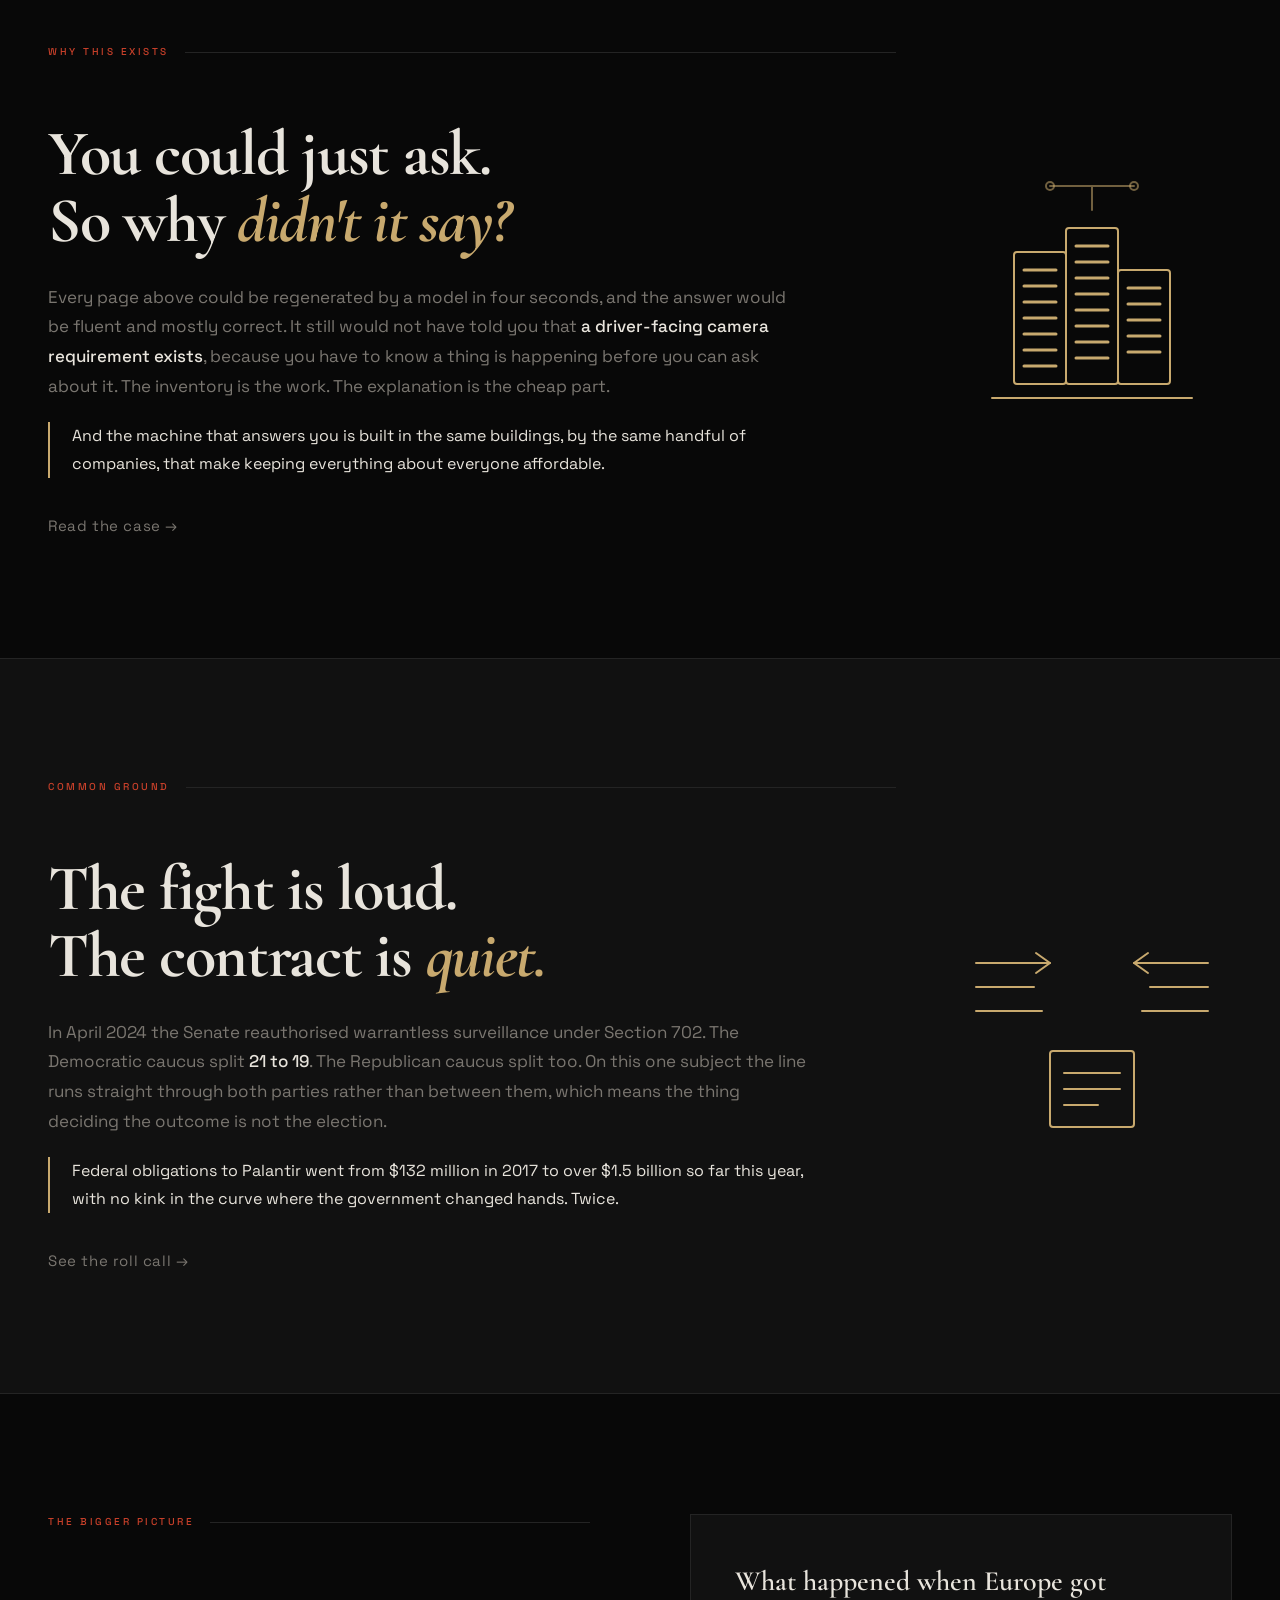
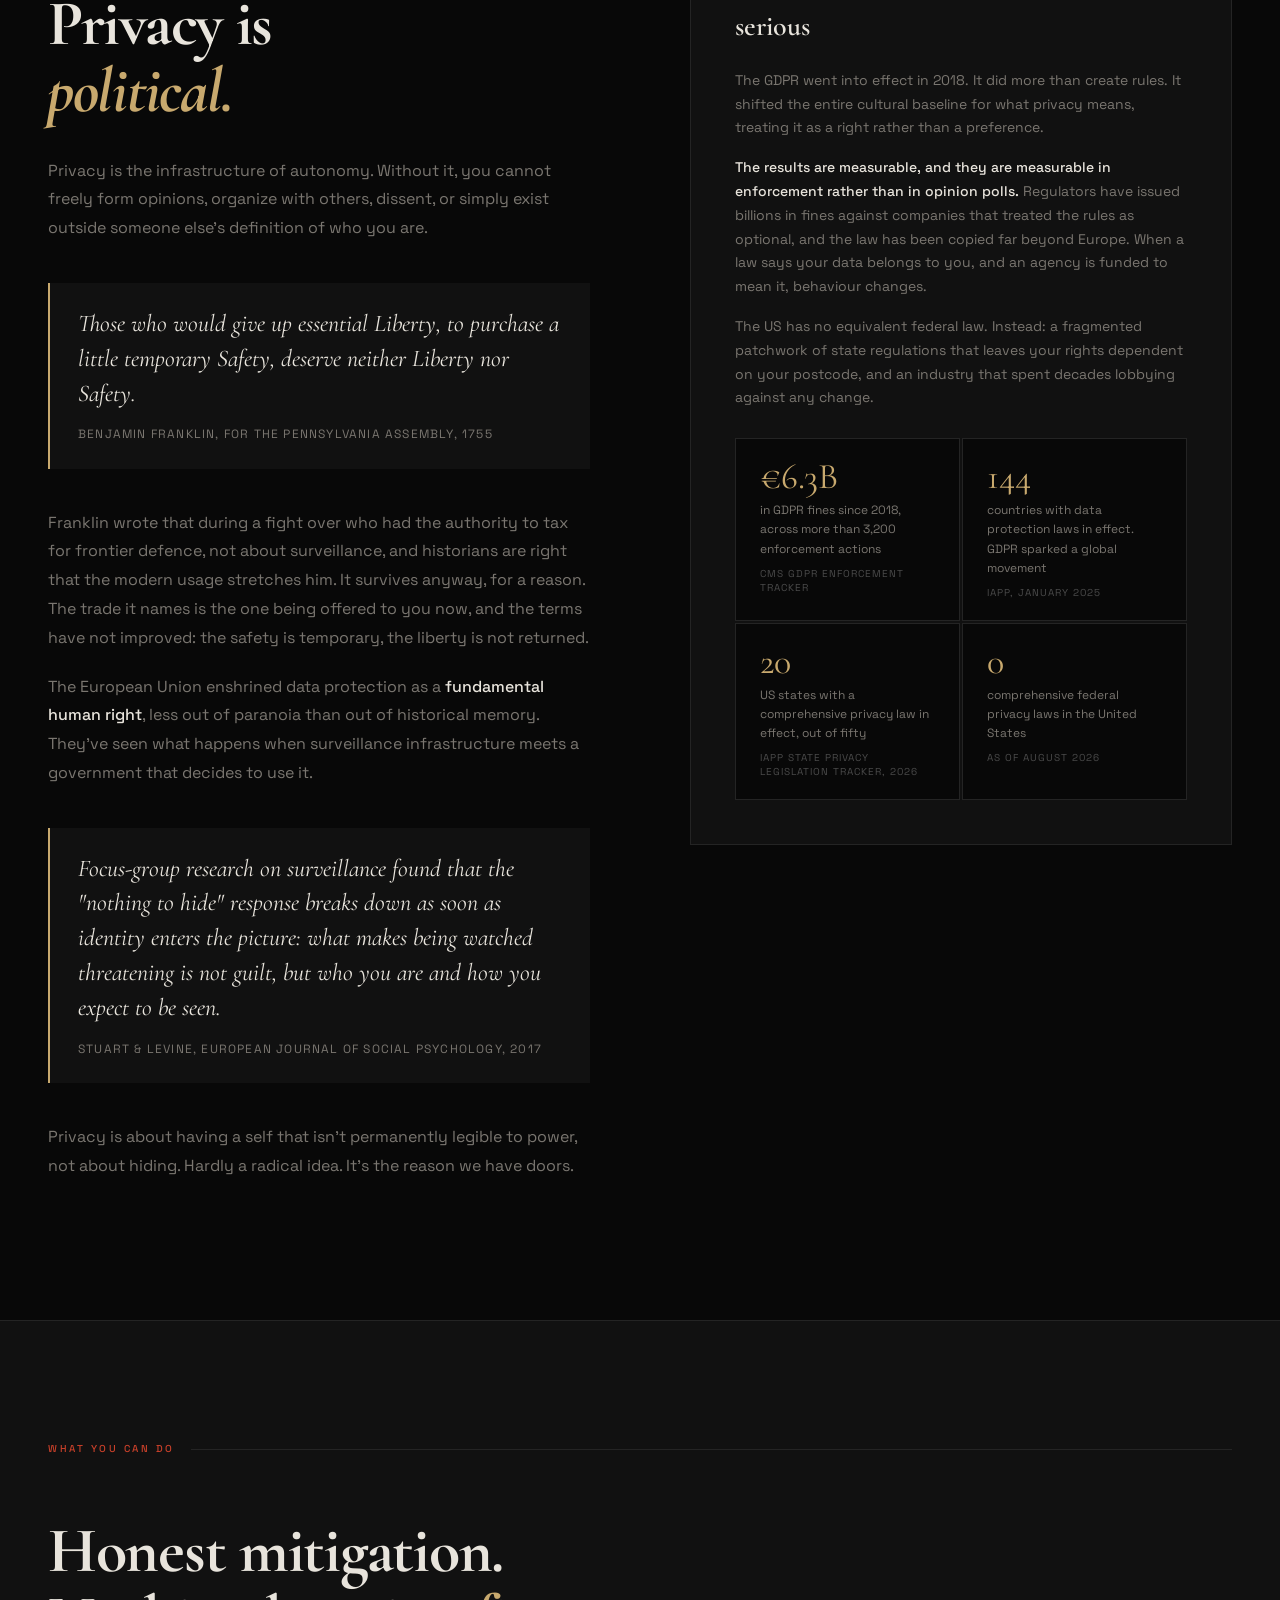
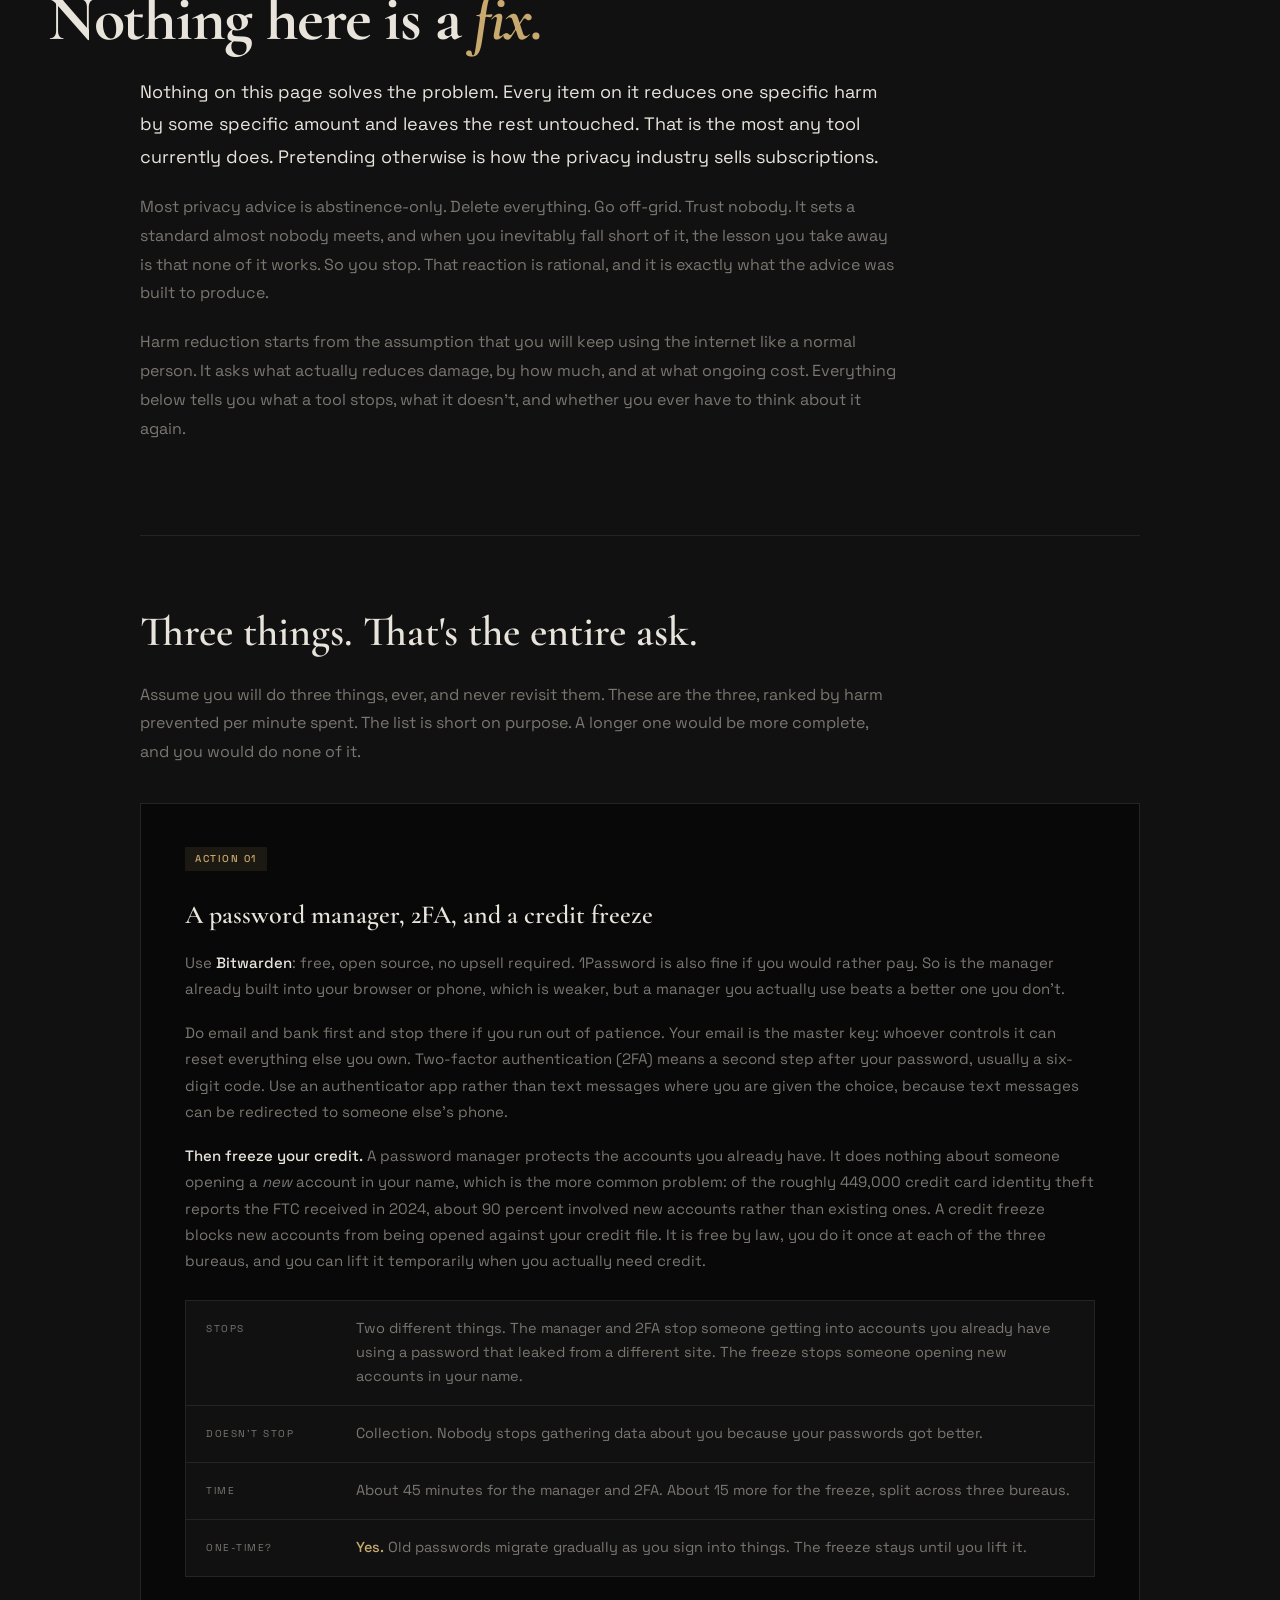
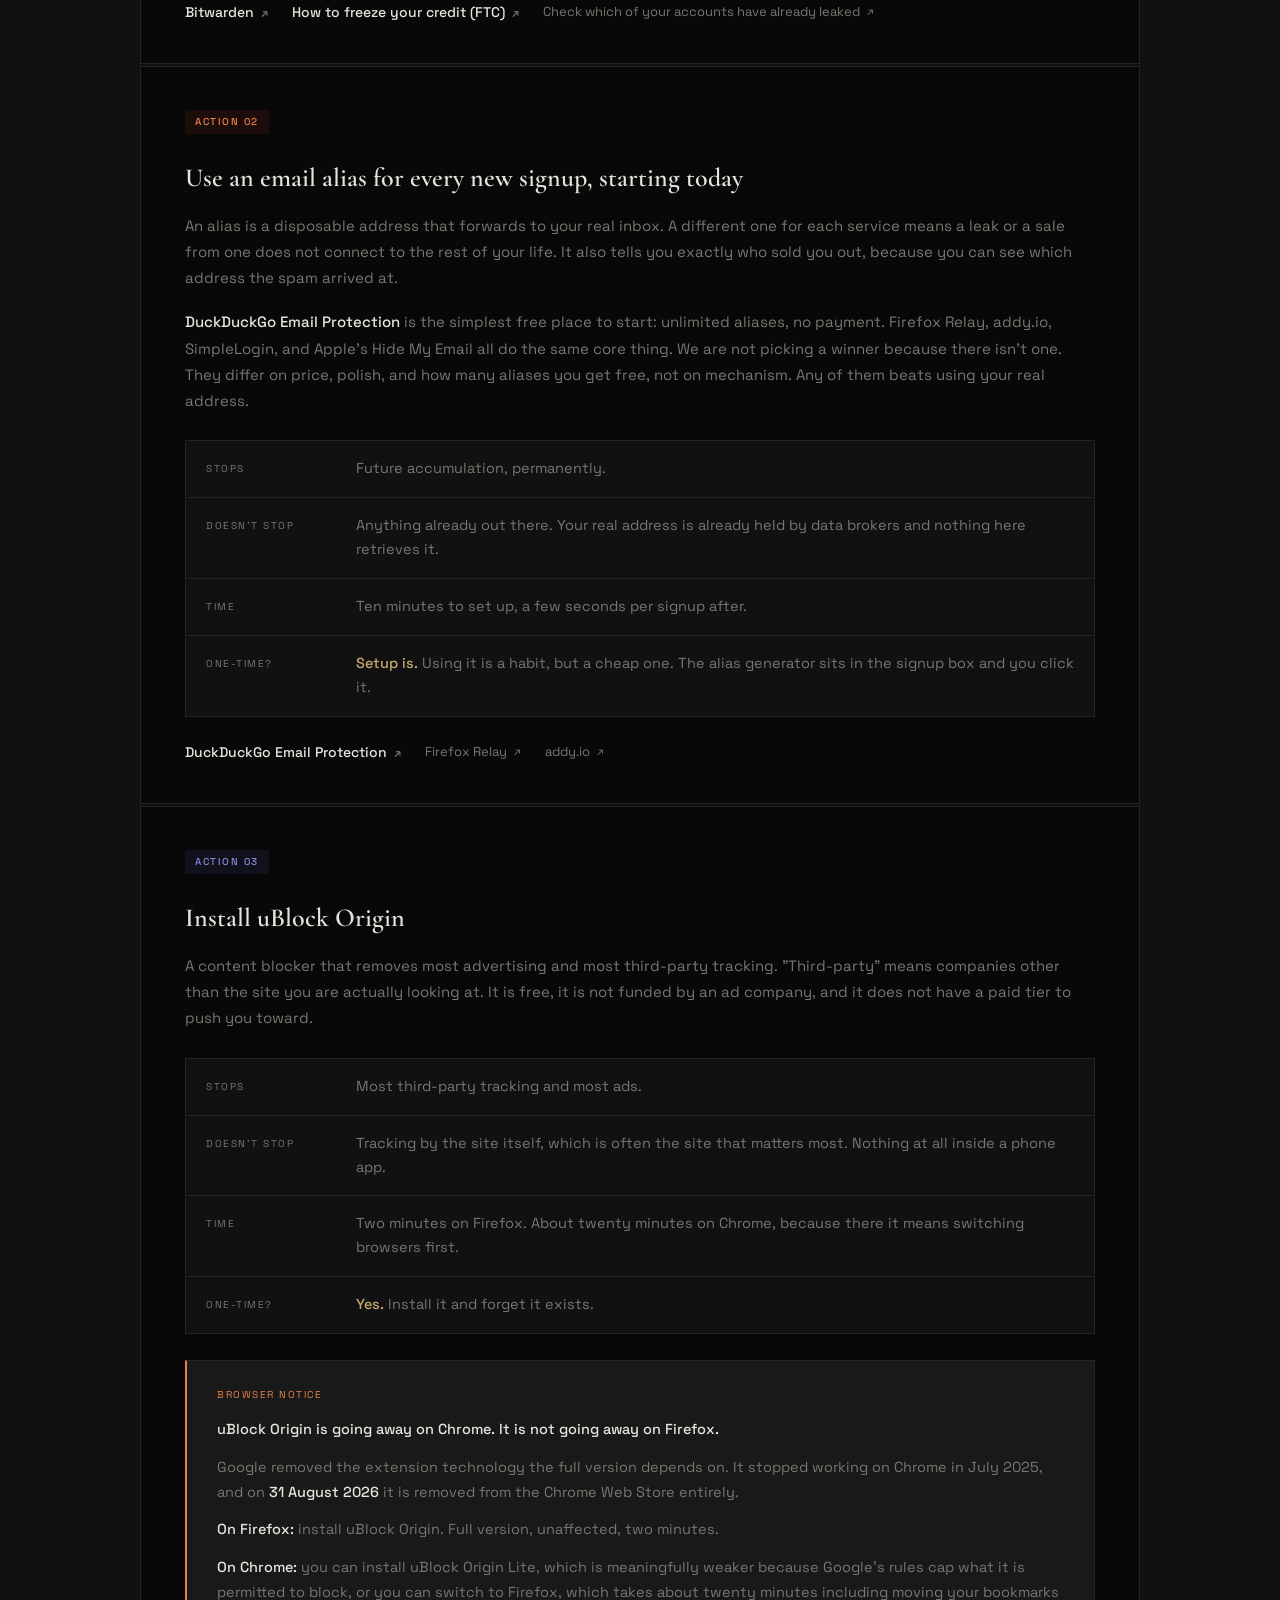
==== commit eea2a05b: "Add an Enshittification page under Why & How Names the decay pattern behind the trackers and argues " ====
--- a/index.html
+++ b/index.html
@@ -47,6 +47,7 @@
       <ul class="nav-submenu" id="nav-why-how">
         <li><a href="why-this-exists.html">Why This Exists</a></li>
         <li><a href="common-ground.html">Common Ground</a></li>
+        <li><a href="enshittification.html">Enshittification</a></li>
         <li><a href="contribute.html">Contribute</a></li>
         <li><a href="donate.html">Donate</a></li>
       </ul>
--- a/style.css
+++ b/style.css
@@ -2520,3 +2520,85 @@
       .cg-wedge-scene.side-right { right: -95px; }
       .cg-wedge-scene.side-left { left: -95px; }
     }
+
+    /* ---- ENSHITTIFICATION PAGE ---- */
+    /* Reading column reuses .flock-body / .flock-block / .flock-list, as every
+       page before it does. Only the scene layer is bespoke. */
+
+    /* A building being emptied: its windows dim in runs while coins lift off the
+       roof and vanish. The value leaves the structure, which is the whole
+       argument of the page drawn once and repeated down the column. */
+    @keyframes ensh-drain {
+      0%, 100% { opacity: 1; }
+      50%      { opacity: 0.15; }
+    }
+    /* Coins rise out of the top and fade, so the extraction reads as continuous
+       rather than a single lump leaving once. */
+    @keyframes ensh-lift {
+      0%   { opacity: 0; transform: translateY(12px); }
+      30%  { opacity: 1; }
+      100% { opacity: 0; transform: translateY(-26px); }
+    }
+    .ensh-drain-1 { animation: ensh-drain 5s ease-in-out infinite; }
+    .ensh-drain-2 { animation: ensh-drain 5s ease-in-out infinite -1.6s; }
+    .ensh-drain-3 { animation: ensh-drain 5s ease-in-out infinite -3.2s; }
+    .ensh-coin    { animation: ensh-lift 4.5s ease-in-out infinite; }
+    .ensh-coin-2  { animation-delay: -1.5s; }
+    .ensh-coin-3  { animation-delay: -3s; }
+    @media (prefers-reduced-motion: reduce) {
+      .ensh-drain-1, .ensh-drain-2, .ensh-drain-3,
+      .ensh-coin { animation: none; }
+      .ensh-coin { opacity: 0.5; }
+    }
+
+    /* Scene layer, following .cg-wedge-layer and .why-rack-layer. */
+    .ensh-drain-layer {
+      position: absolute;
+      inset: 0;
+      overflow: hidden;
+      pointer-events: none;
+      z-index: 0;
+    }
+    .ensh-drain-scene {
+      position: absolute;
+      width: 235px;
+      /* aspect-ratio pins the height; without it the absolutely positioned box
+         collapses, the same trap as every other scene layer here. */
+      aspect-ratio: 280 / 250;
+      color: var(--gold);
+      opacity: 0.26;
+    }
+    .ensh-drain-scene svg { width: 100%; height: 100%; display: block; }
+    .ensh-drain-scene.side-right { right: 16px; }
+    /* Mirrored, like the Why This Exists halls: flipping the left-hand copies
+       sends the rising coins inward towards the column rather than off the page. */
+    .ensh-drain-scene.side-left { left: 16px; transform: scaleX(-1); }
+    /* Pinned in pixels so it lands beside the h1 rather than drifting with page
+       length, and clear of the rule that .section-label trails behind it. */
+    .drain-scene-1 { top: 190px; }
+    .drain-scene-2 { top: 33%; }
+    .drain-scene-3 { top: 59%; }
+    .drain-scene-4 { top: 83%; }
+    /* Offset per scene so the four buildings are never emptying in unison. */
+    .drain-scene-2 .ensh-drain-1 { animation-delay: -0.8s; }
+    .drain-scene-2 .ensh-drain-2 { animation-delay: -2.4s; }
+    .drain-scene-2 .ensh-drain-3 { animation-delay: -4.0s; }
+    .drain-scene-3 .ensh-drain-1 { animation-delay: -2.1s; }
+    .drain-scene-3 .ensh-drain-2 { animation-delay: -3.7s; }
+    .drain-scene-3 .ensh-drain-3 { animation-delay: -0.5s; }
+    .drain-scene-4 .ensh-drain-1 { animation-delay: -3.3s; }
+    .drain-scene-4 .ensh-drain-2 { animation-delay: -1.0s; }
+    .drain-scene-4 .ensh-drain-3 { animation-delay: -2.7s; }
+    .drain-scene-2 .ensh-coin-1 { animation-delay: -0.6s; }
+    .drain-scene-3 .ensh-coin-1 { animation-delay: -2.2s; }
+    .drain-scene-4 .ensh-coin-1 { animation-delay: -3.6s; }
+    @media (max-width: 1200px) {
+      .ensh-drain-scene { opacity: 0.18; }
+      .ensh-drain-scene.side-right { right: -70px; }
+      .ensh-drain-scene.side-left { left: -70px; }
+    }
+    @media (max-width: 1000px) {
+      .ensh-drain-scene { width: 200px; opacity: 0.14; }
+      .ensh-drain-scene.side-right { right: -95px; }
+      .ensh-drain-scene.side-left { left: -95px; }
+    }
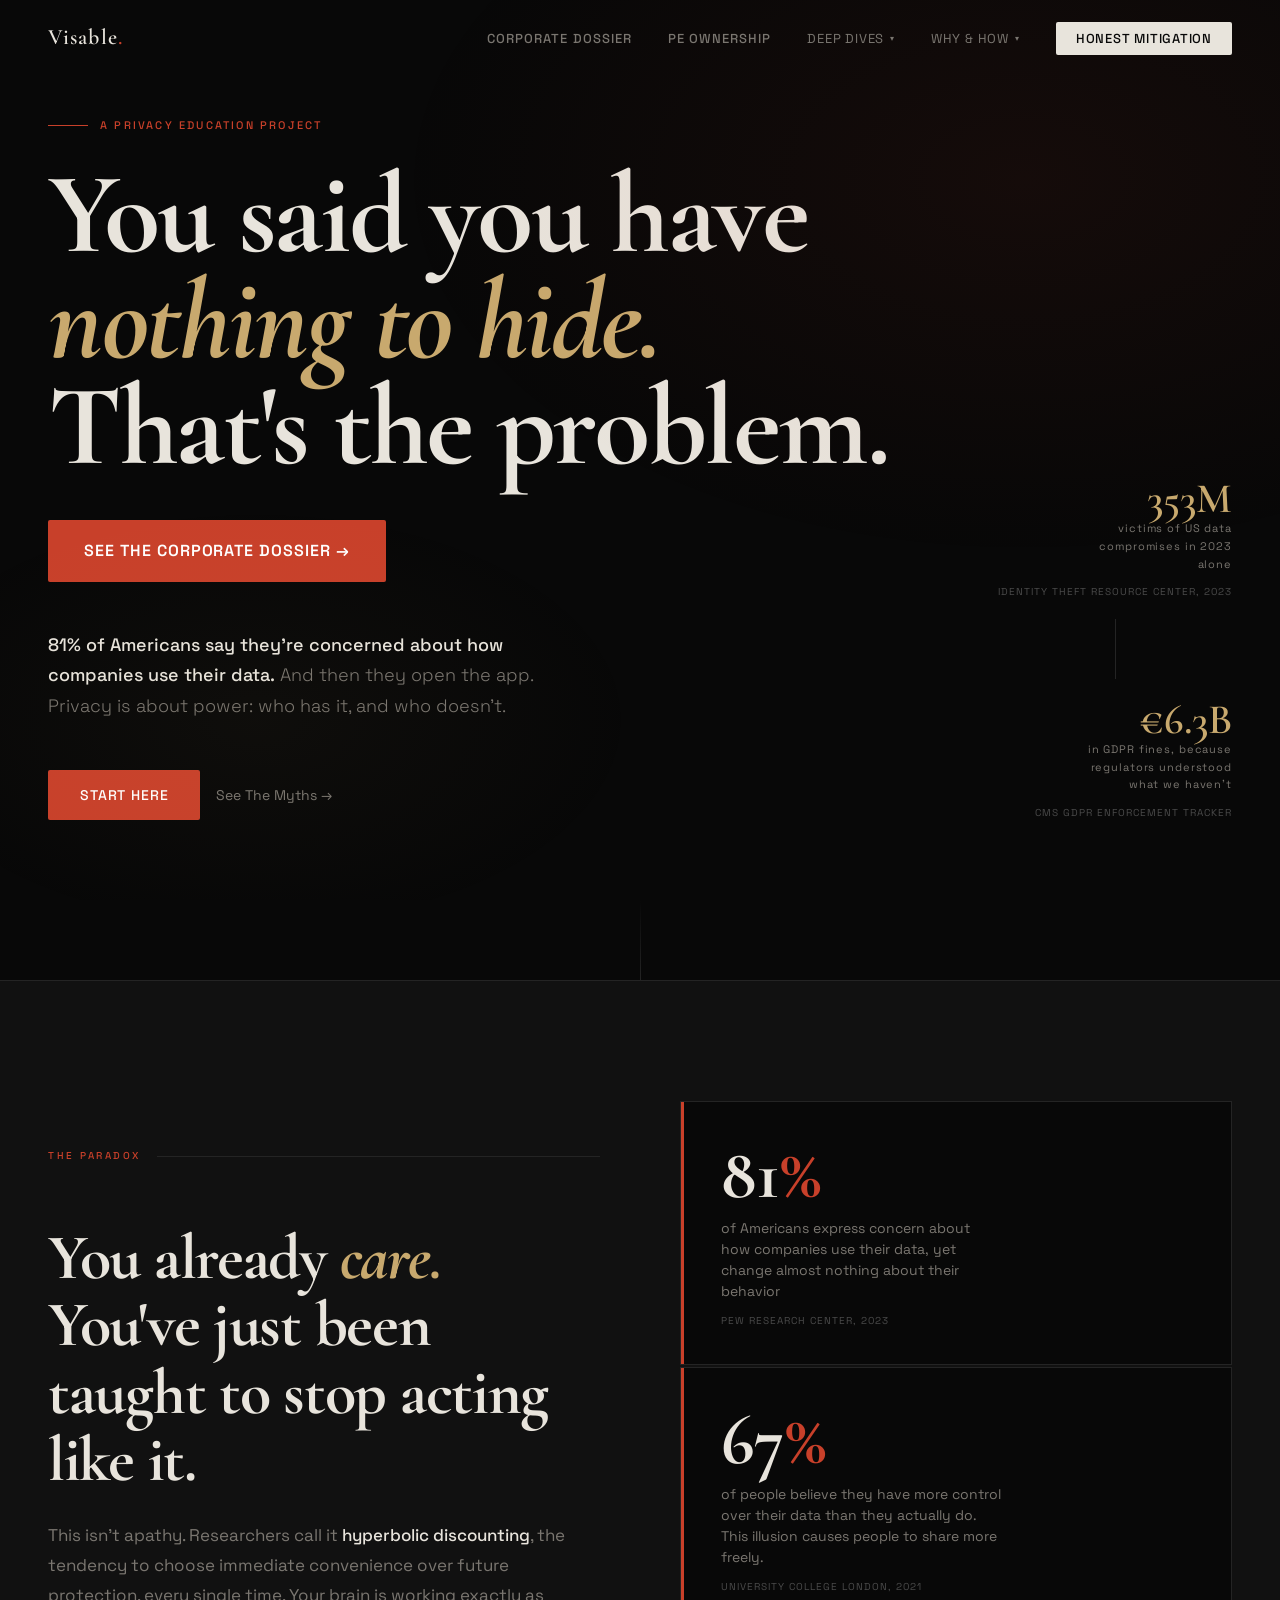
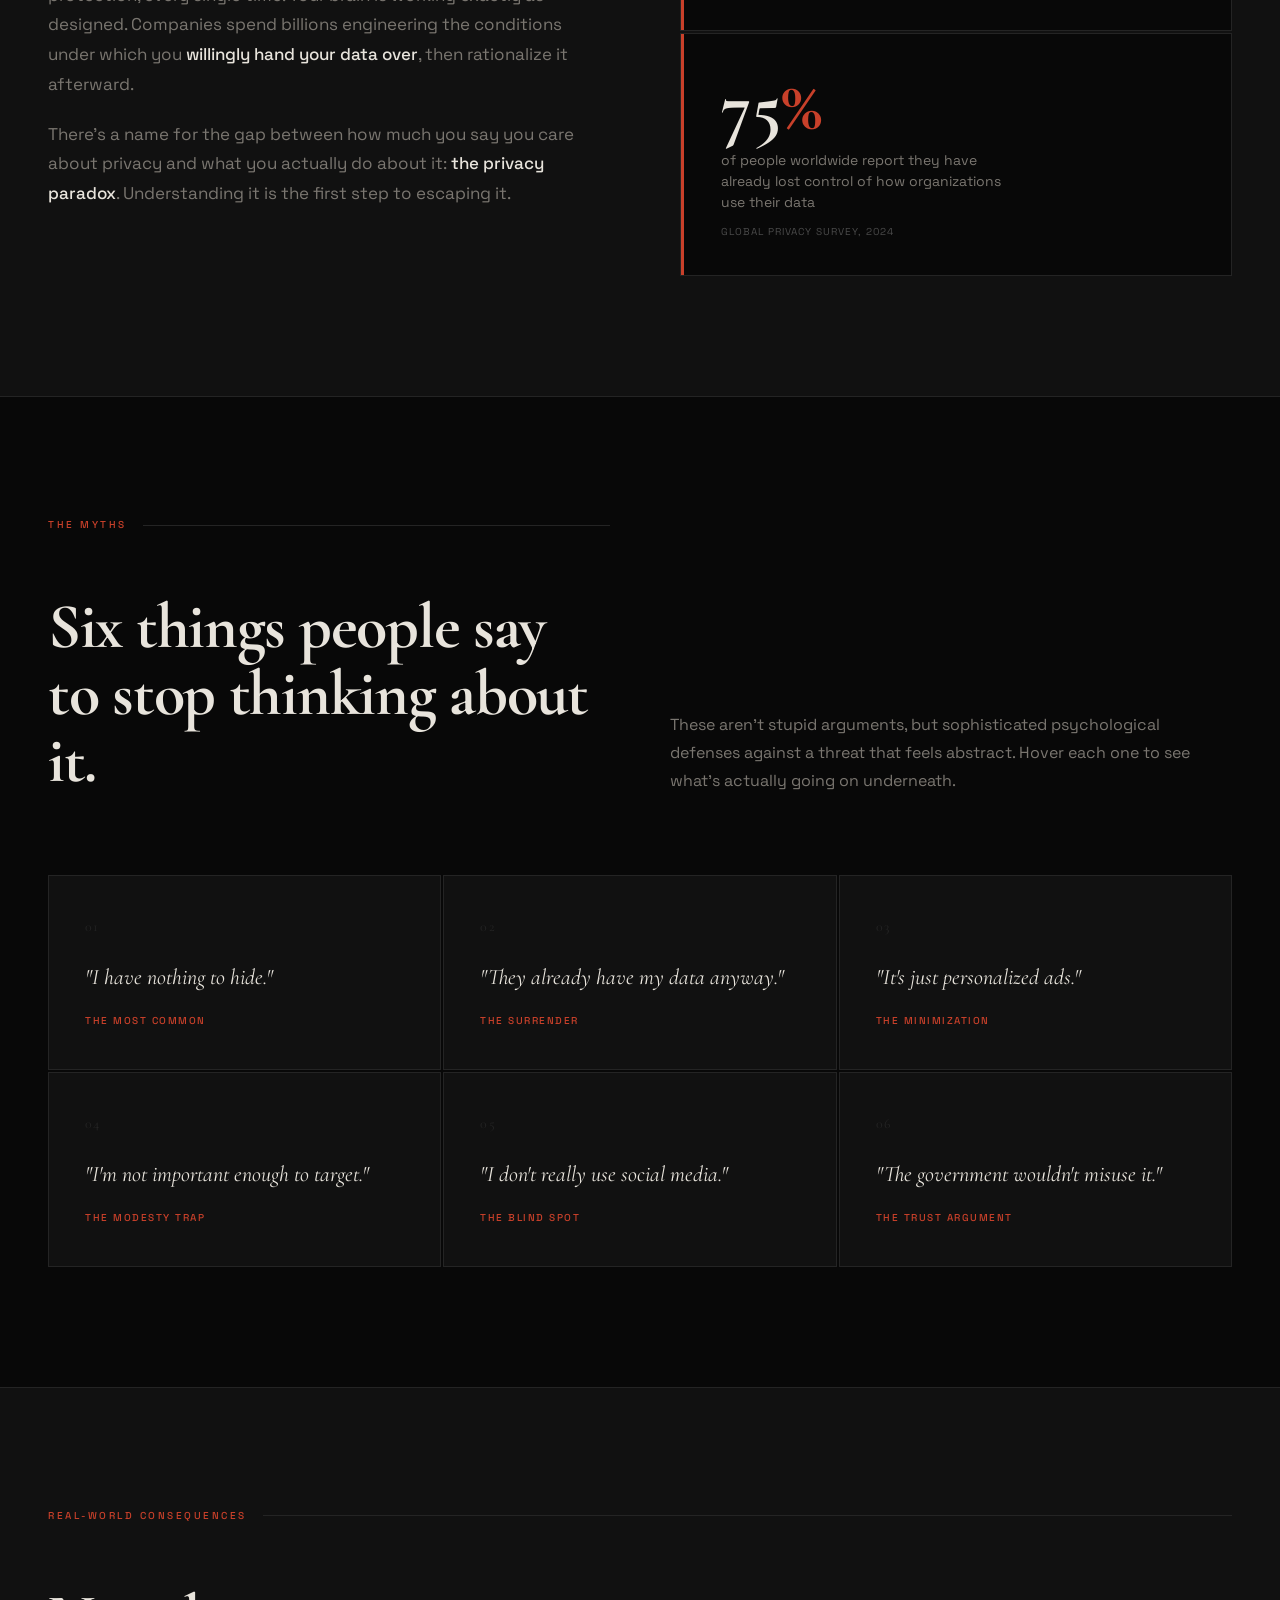
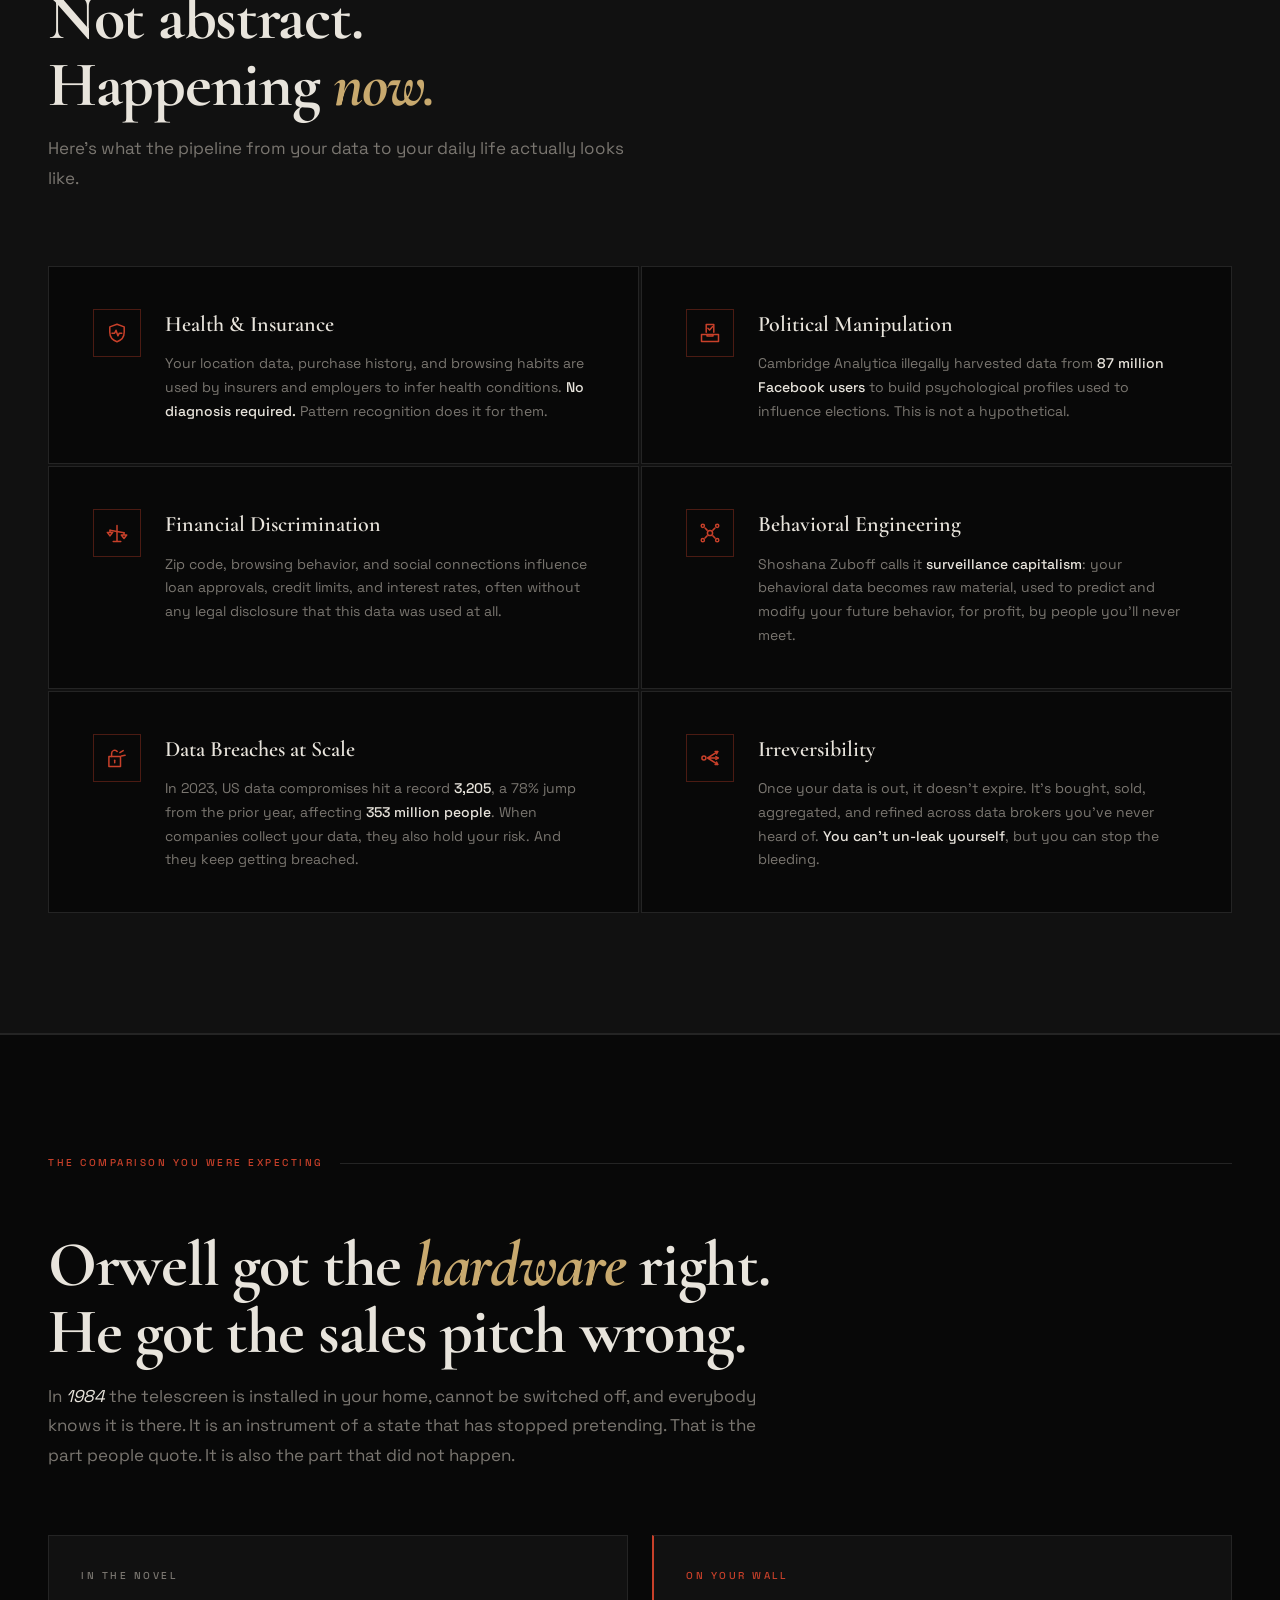
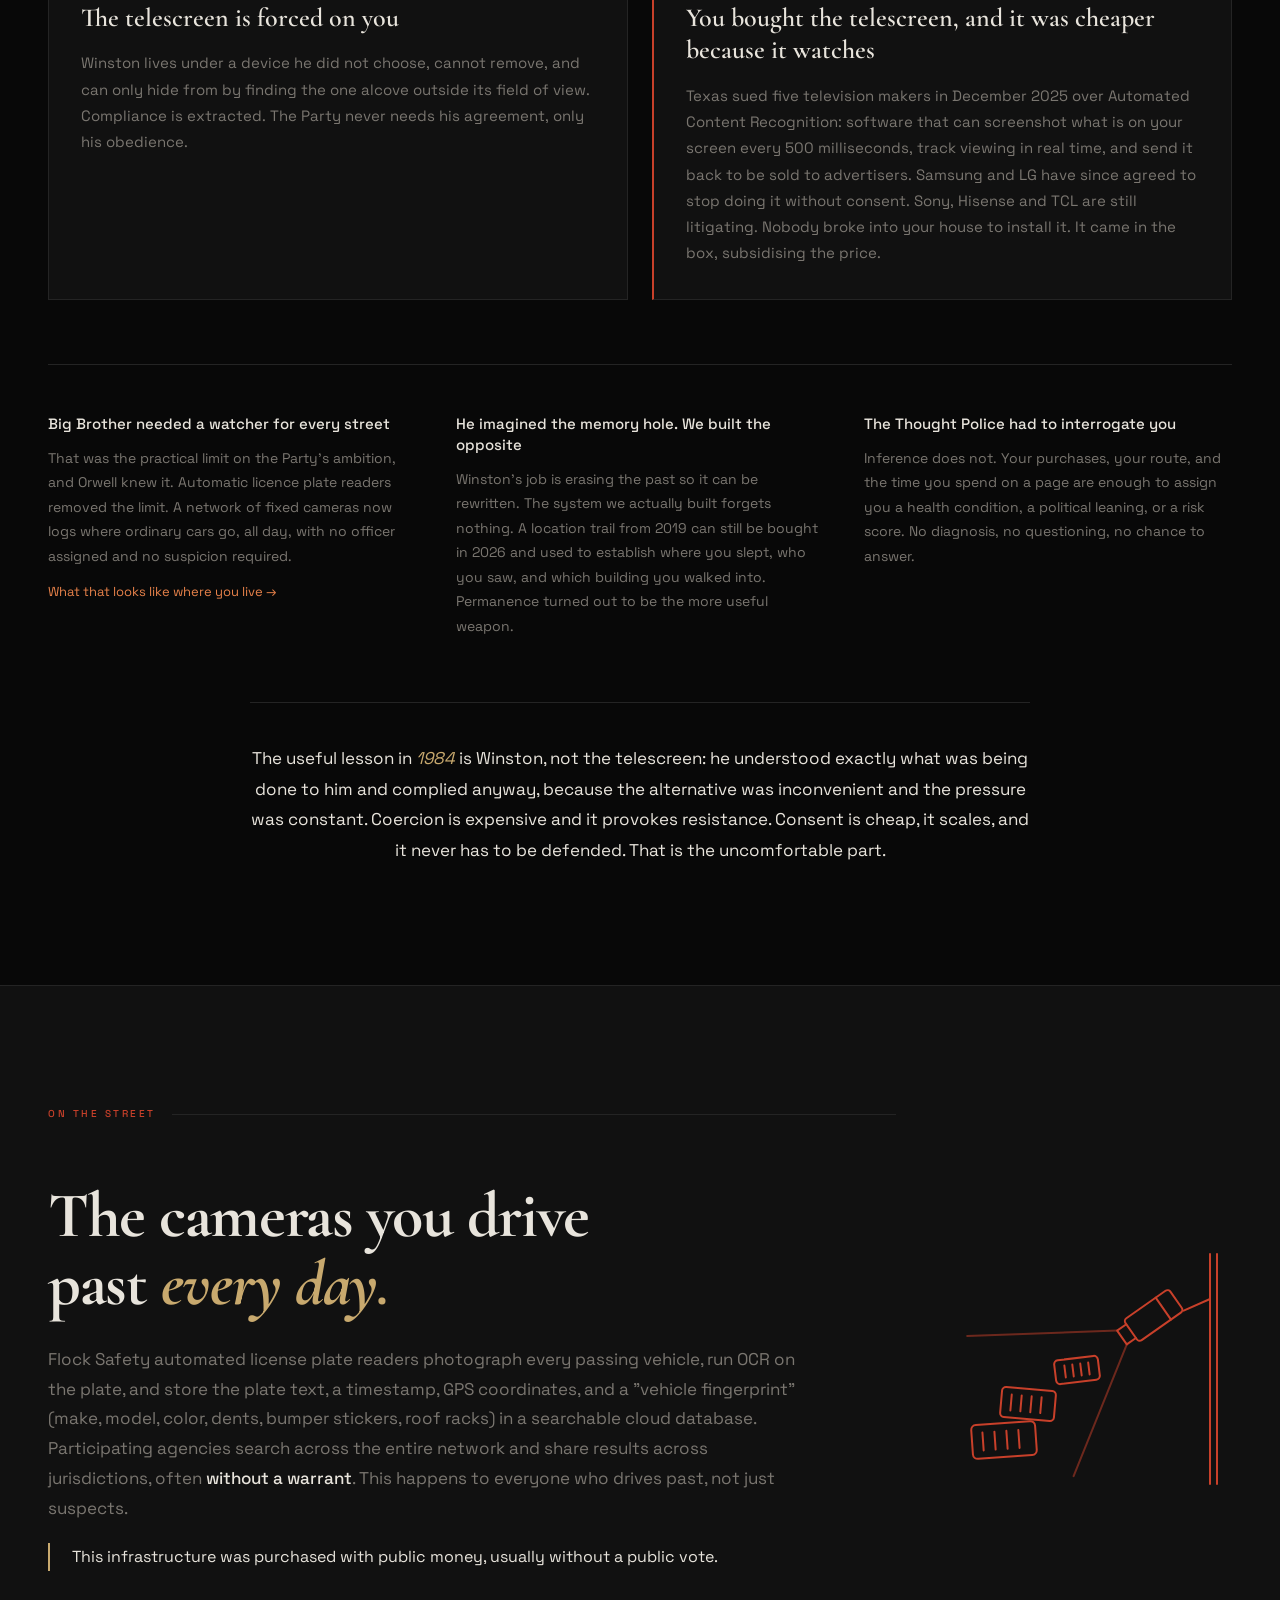
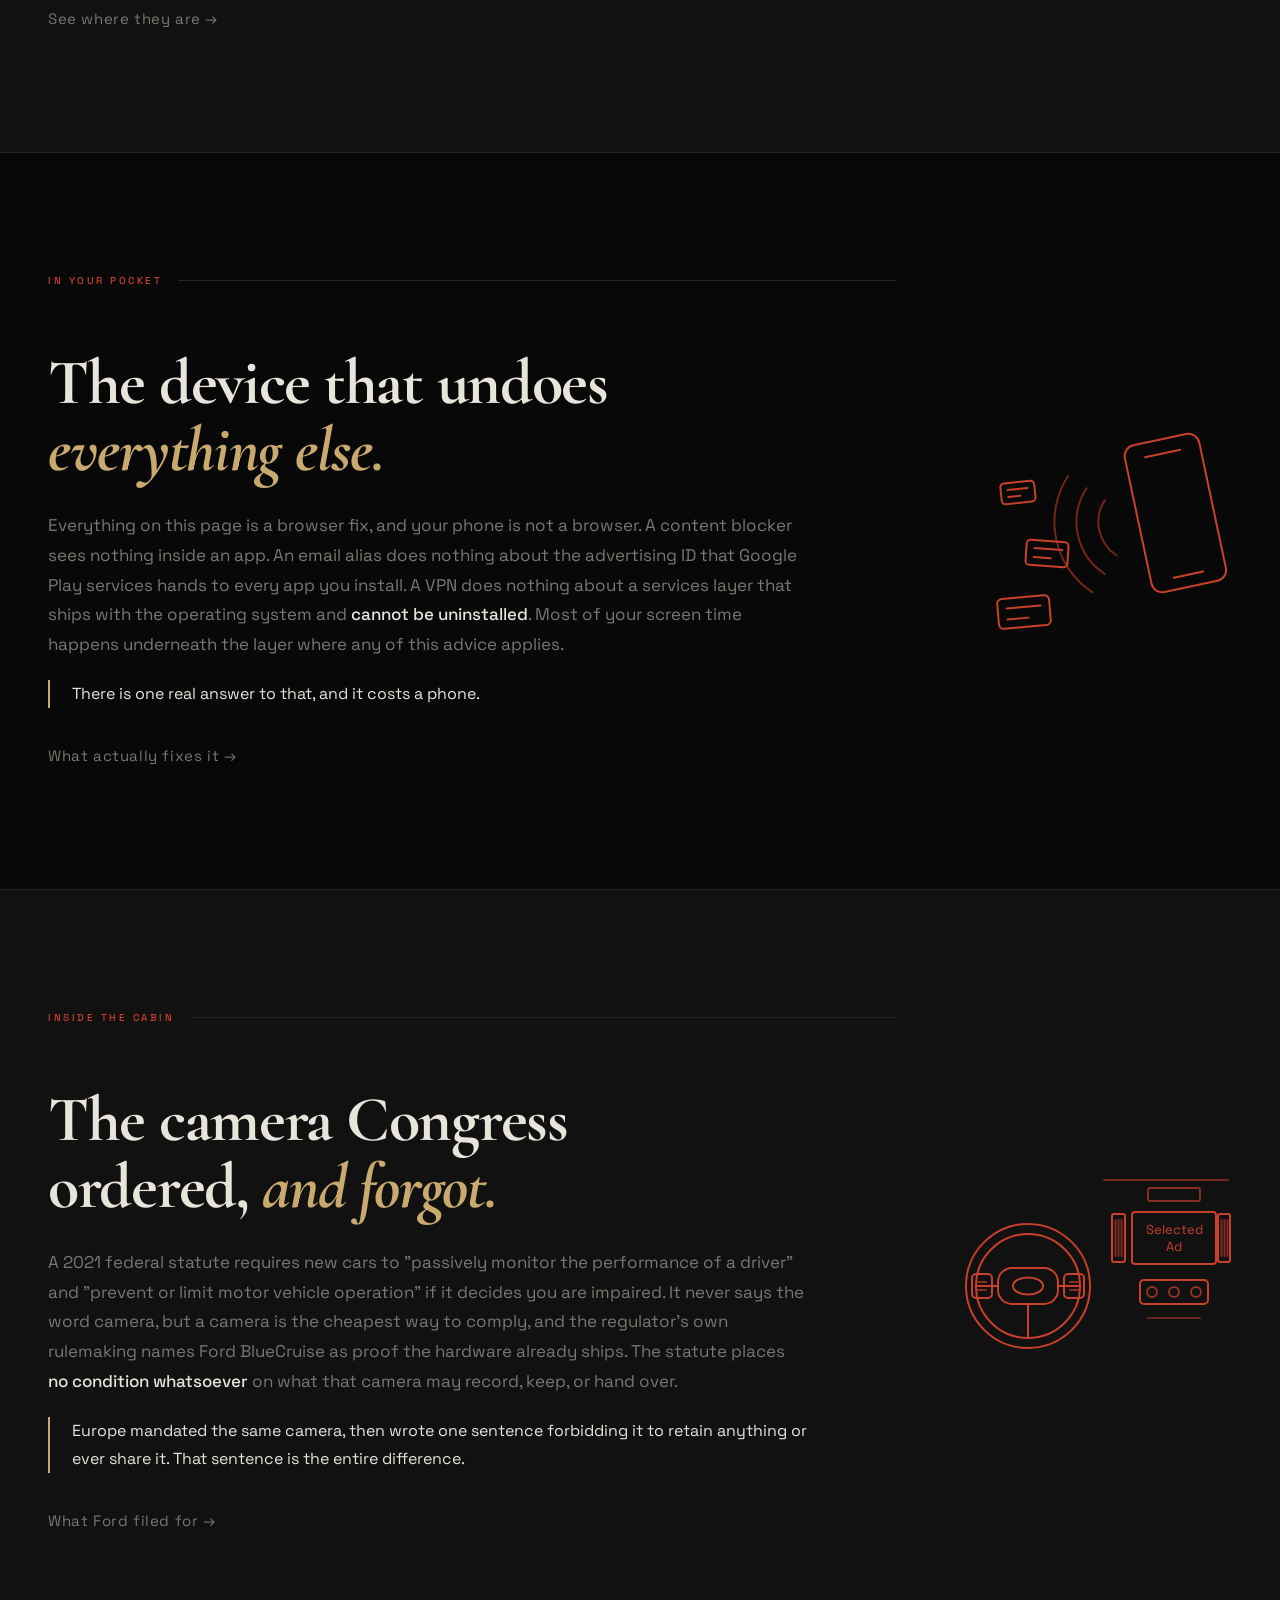
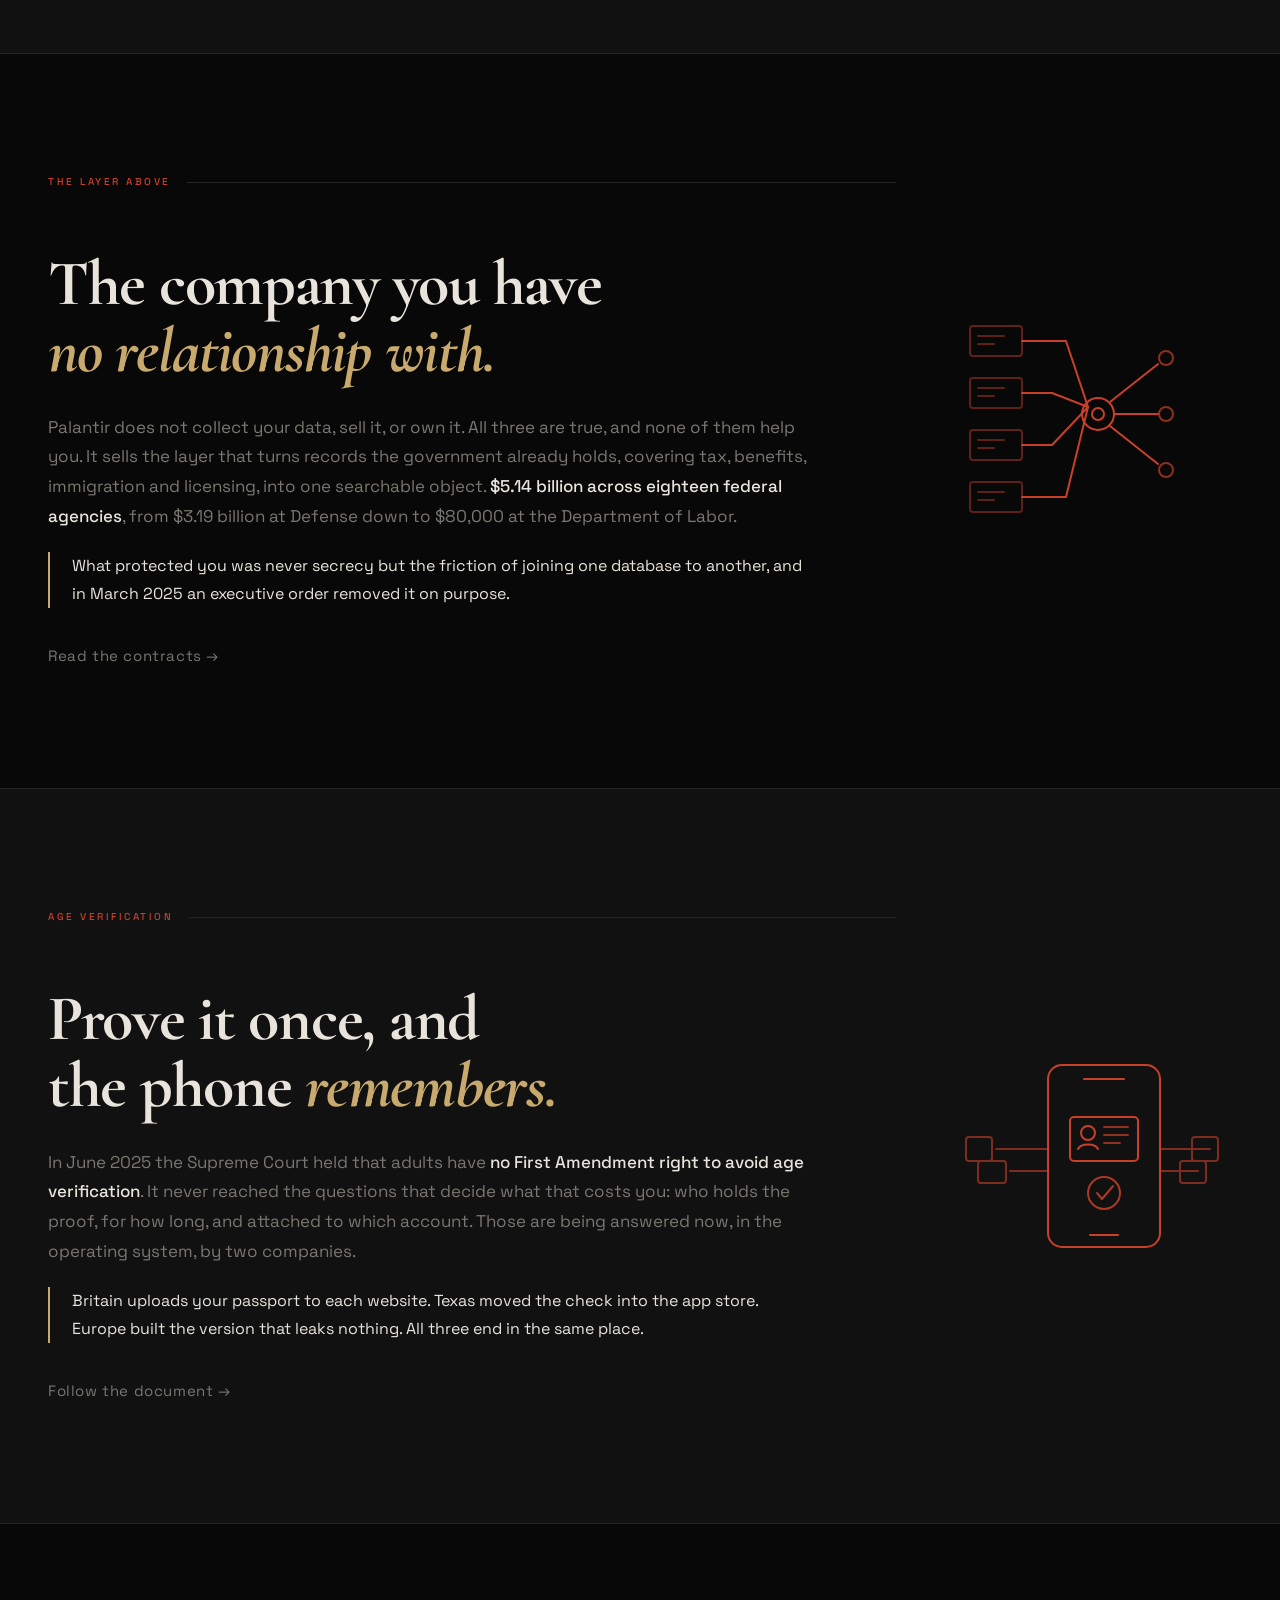
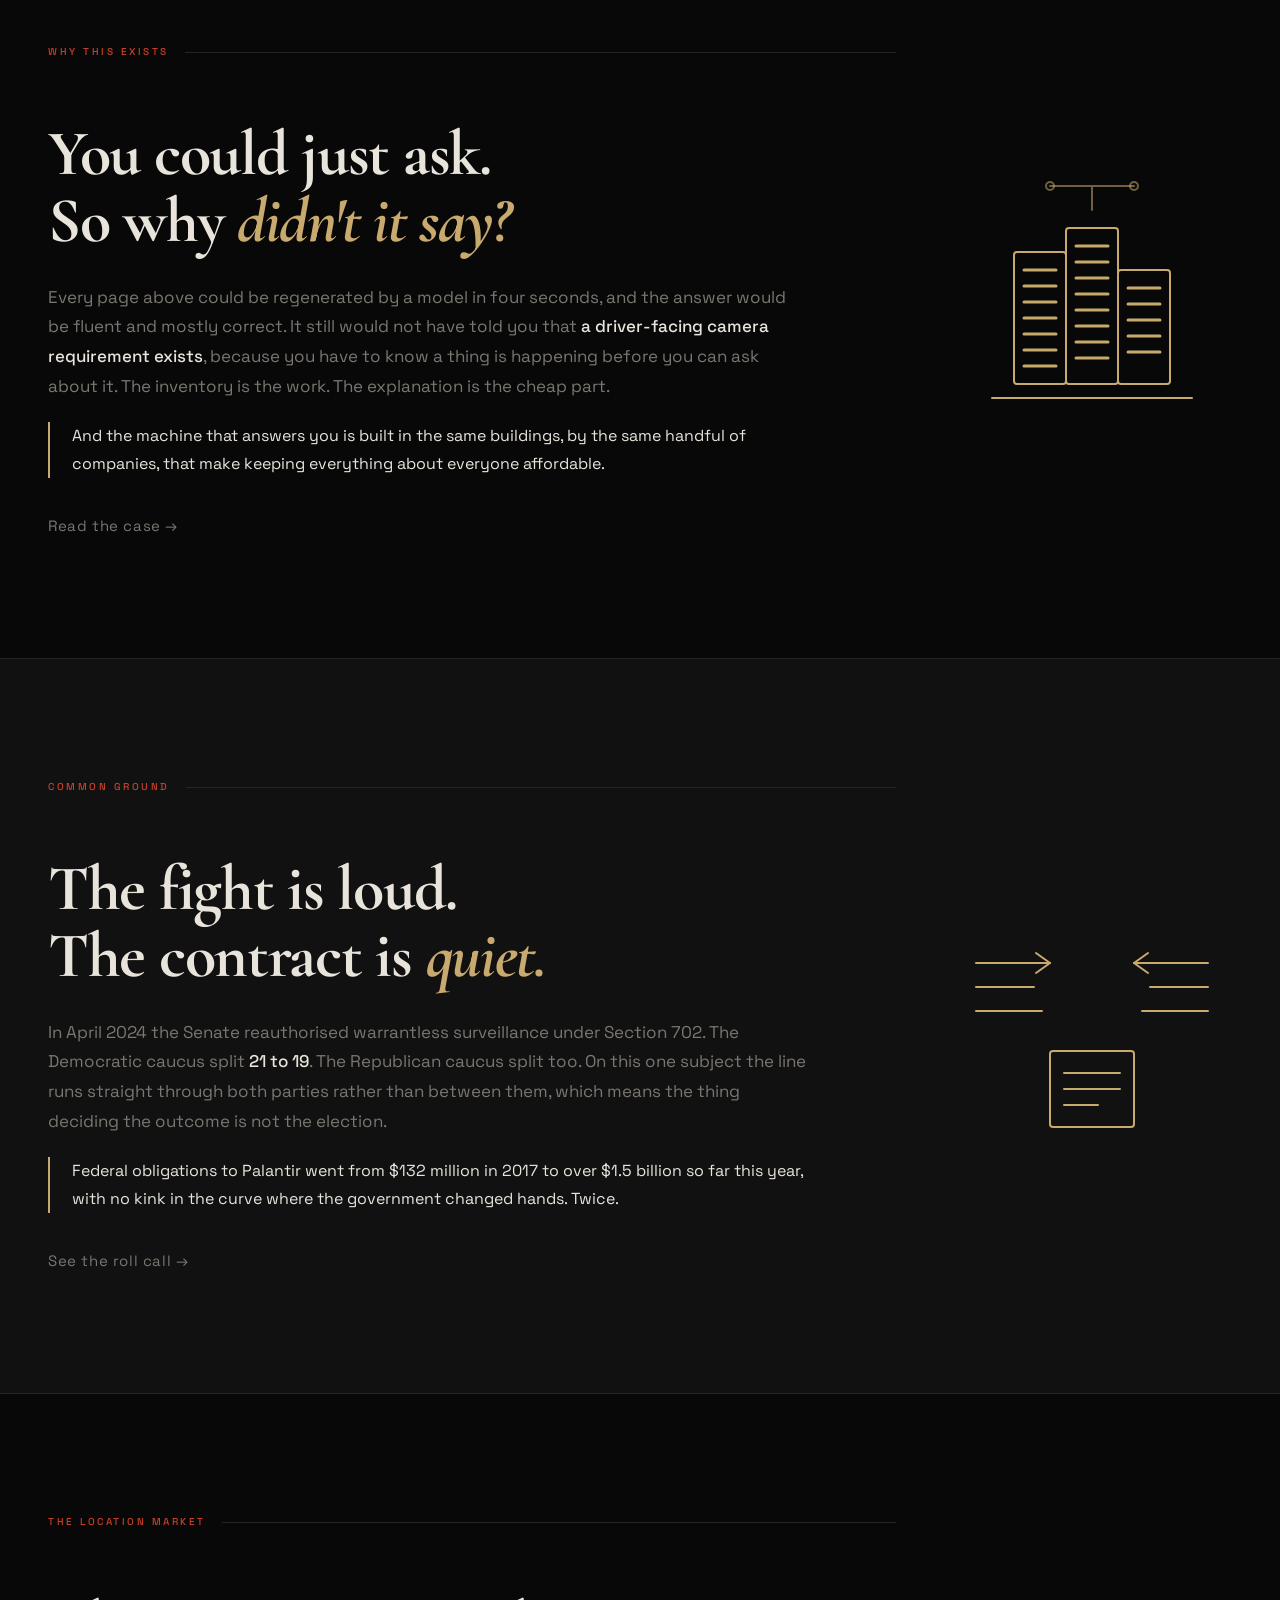
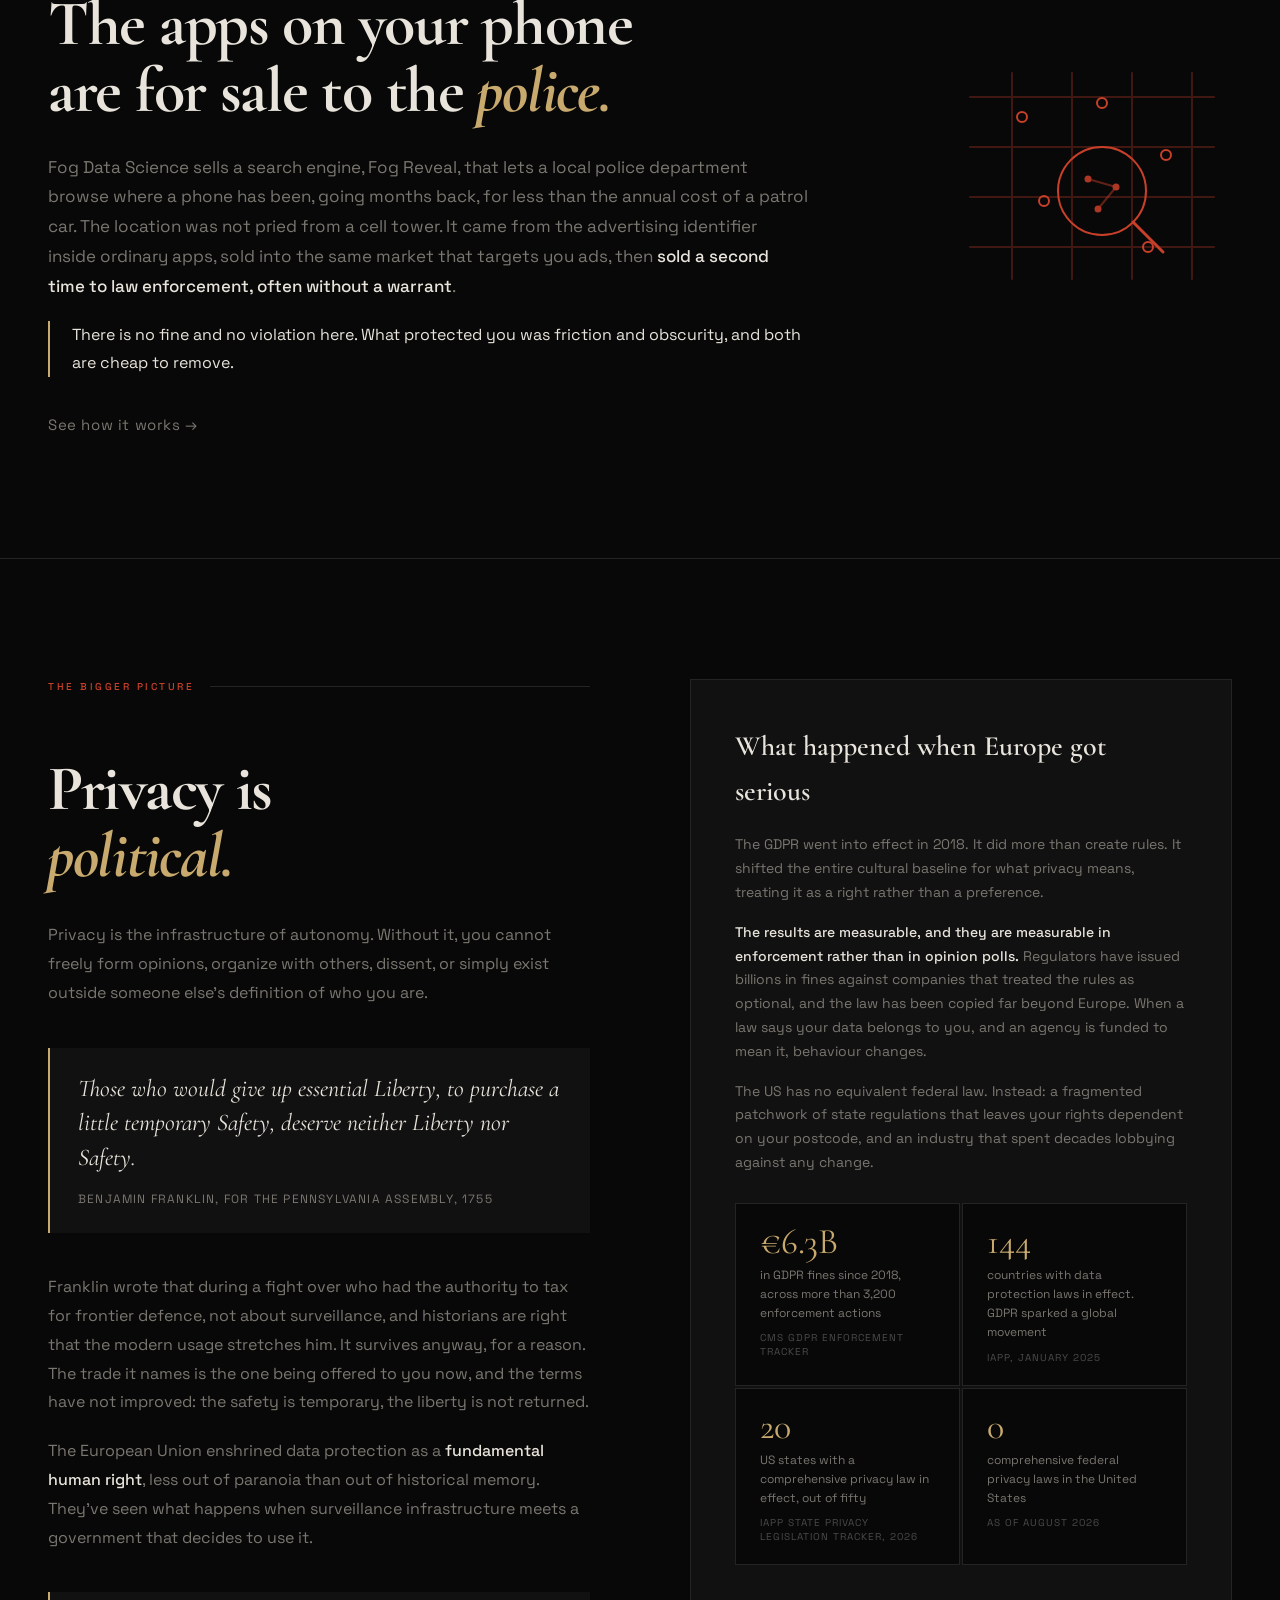
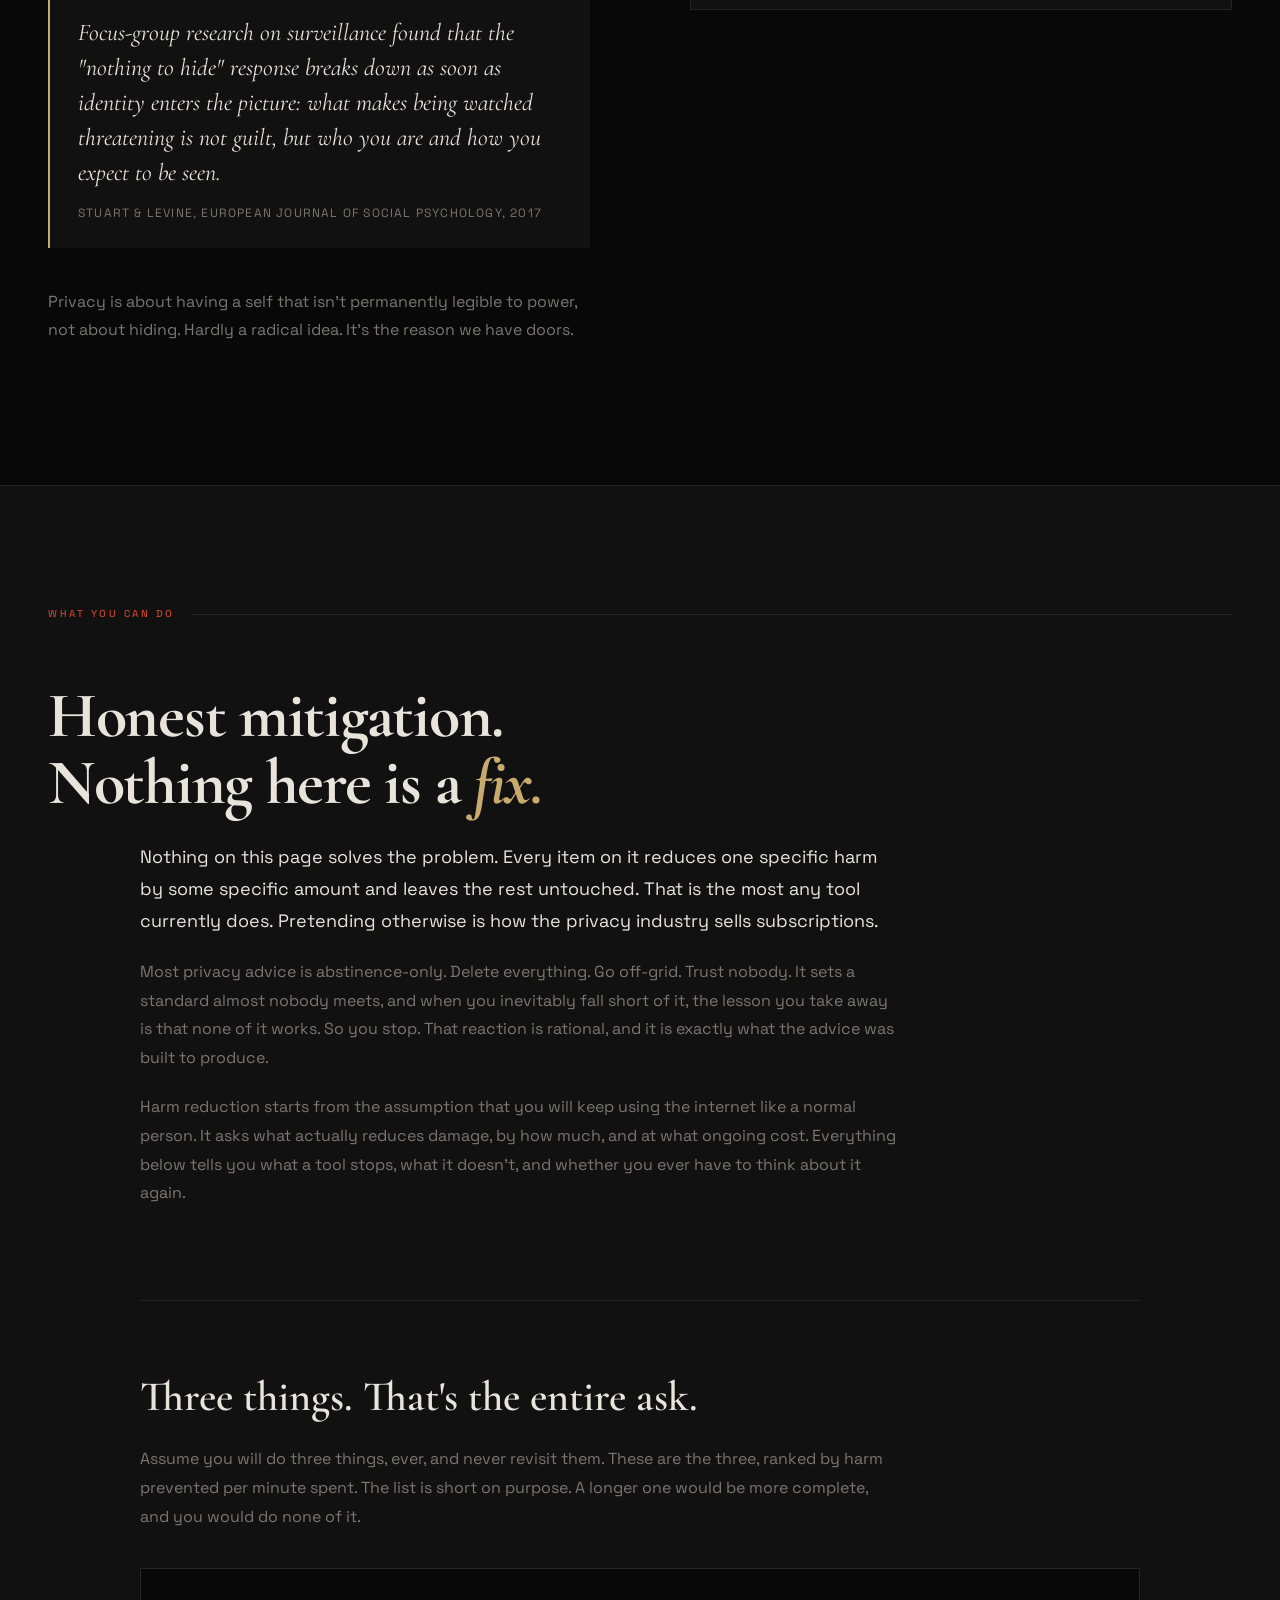
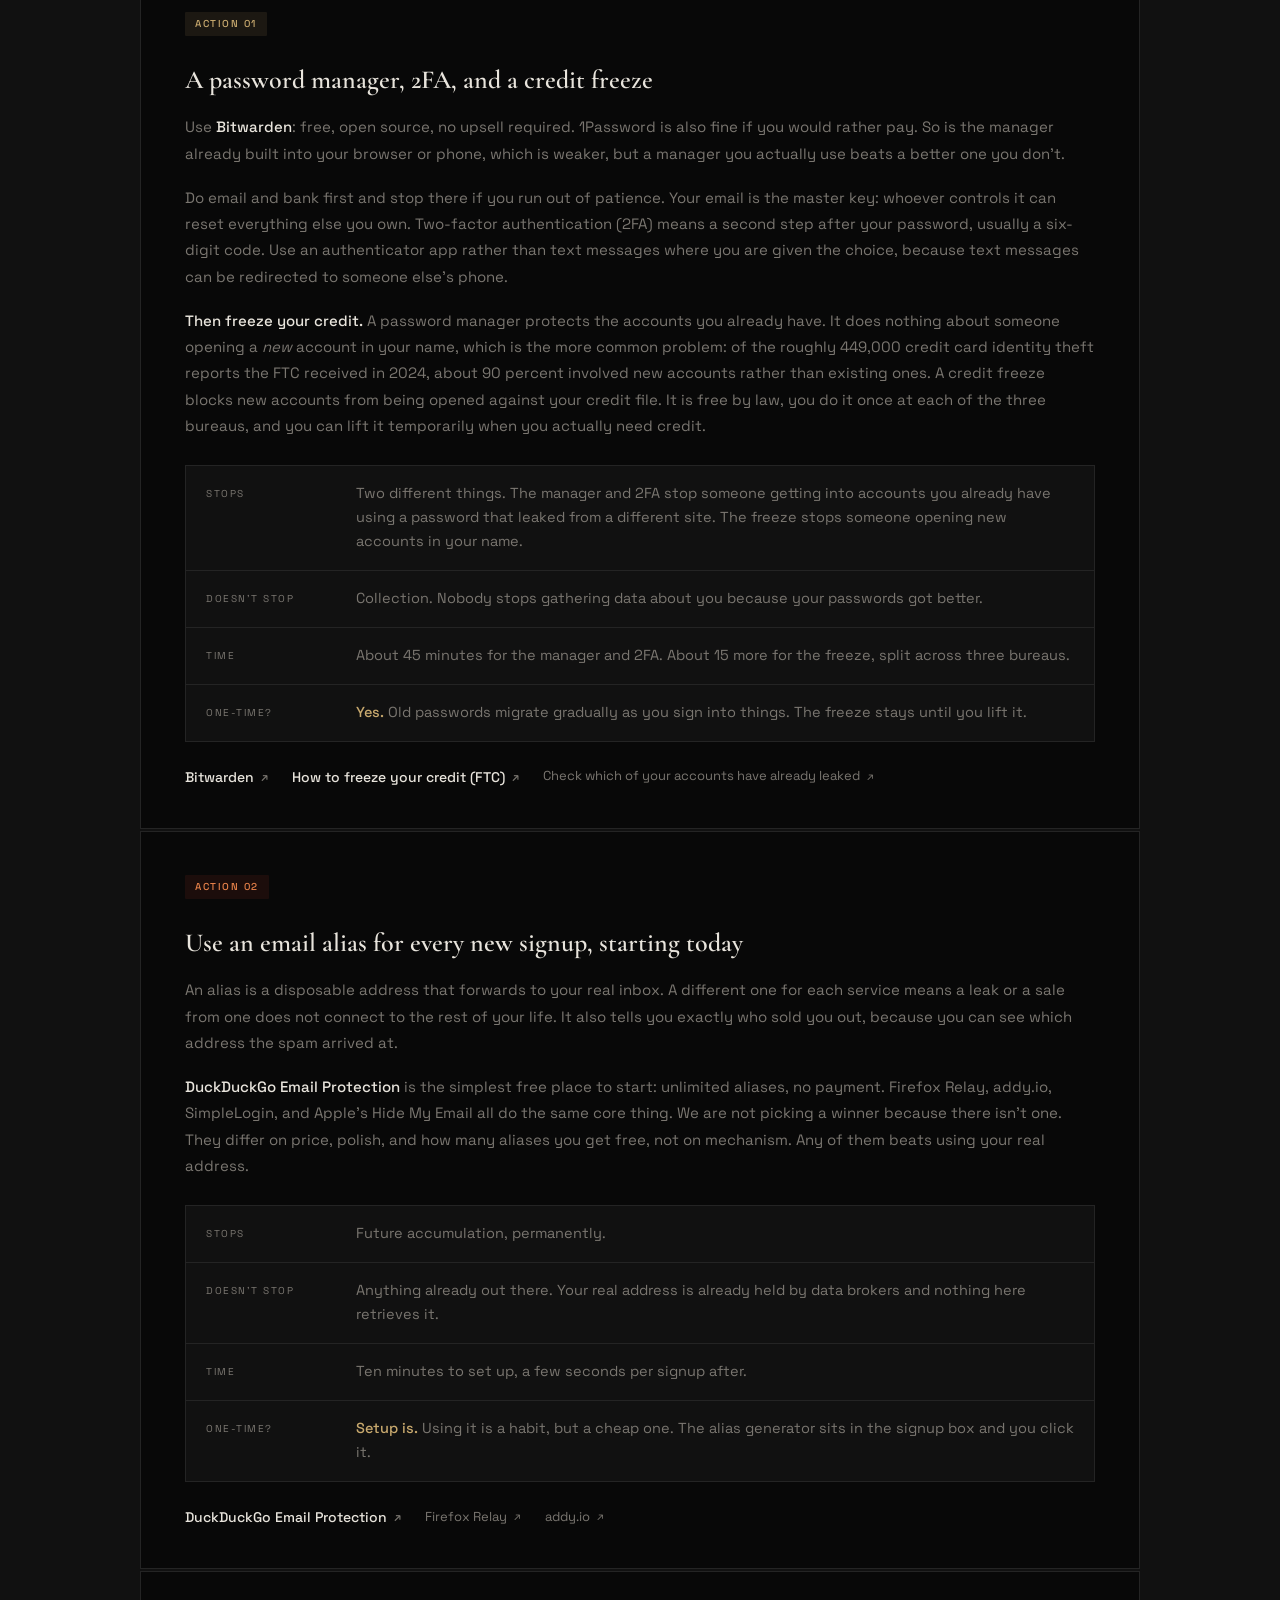
==== commit 47c12137: "Add a Fog Data Science deep dive page Fog Data Science sells Fog Reveal, a search engine that lets s" ====
--- a/index.html
+++ b/index.html
@@ -39,6 +39,7 @@
         <li><a href="graphene.html">Your Phone</a></li>
         <li><a href="cars.html">Your Car</a></li>
         <li><a href="palantir.html">Palantir</a></li>
+        <li><a href="fog.html">Fog Data Science</a></li>
         <li><a href="age-verification.html">Your ID</a></li>
       </ul>
     </li>
@@ -620,6 +621,42 @@
           <g class="cg-doc">
             <rect x="98" y="150" width="84" height="76" rx="3" />
             <path d="M112 172h56M112 188h56M112 204h34" />
+          </g>
+        </g>
+      </svg>
+    </div>
+  </div>
+</section>
+
+<!-- FOG TEASER -->
+<section class="fog-teaser" id="fog-teaser">
+  <div class="fog-teaser-inner fade-up">
+    <div class="fog-teaser-copy">
+      <div class="section-label">The Location Market</div>
+      <h2>The apps on your phone<br />are for sale to the <em>police.</em></h2>
+      <p>Fog Data Science sells a search engine, Fog Reveal, that lets a local police department browse where a phone has been, going months back, for less than the annual cost of a patrol car. The location was not pried from a cell tower. It came from the advertising identifier inside ordinary apps, sold into the same market that targets you ads, then <strong>sold a second time to law enforcement, often without a warrant</strong>.</p>
+      <p class="flock-civic-line">There is no fine and no violation here. What protected you was friction and obscurity, and both are cheap to remove.</p>
+      <a href="fog.html" class="btn-ghost fog-teaser-cta">See how it works →</a>
+    </div>
+    <div class="fog-teaser-art" aria-hidden="true">
+      <svg viewBox="0 0 280 250" fill="none">
+        <g stroke="currentColor" stroke-width="2" stroke-linecap="round" stroke-linejoin="round">
+          <g opacity=".3">
+            <path d="M18 46h244M18 96h244M18 146h244M18 196h244" />
+            <path d="M60 22v206M120 22v206M180 22v206M240 22v206" />
+          </g>
+          <g class="fog-ping fog-ping-1"><circle cx="70" cy="66" r="5" /></g>
+          <g class="fog-ping fog-ping-2"><circle cx="150" cy="52" r="5" /></g>
+          <g class="fog-ping fog-ping-3"><circle cx="214" cy="104" r="5" /></g>
+          <g class="fog-ping fog-ping-4"><circle cx="92" cy="150" r="5" /></g>
+          <g class="fog-ping fog-ping-5"><circle cx="196" cy="196" r="5" /></g>
+          <circle cx="150" cy="140" r="44" />
+          <path d="M181 171l30 30" stroke-width="3" />
+          <g opacity=".85">
+            <circle cx="136" cy="128" r="3.5" fill="currentColor" stroke="none" />
+            <circle cx="164" cy="136" r="3.5" fill="currentColor" stroke="none" />
+            <circle cx="146" cy="158" r="3.5" fill="currentColor" stroke="none" />
+            <path d="M136 128l28 8M164 136l-18 22" opacity=".55" />
           </g>
         </g>
       </svg>
--- a/style.css
+++ b/style.css
@@ -1077,6 +1077,7 @@
     .palantir-teaser,
     .cars-teaser,
     .flock-teaser,
+    .fog-teaser,
     .graphene-teaser {
       background: var(--surface);
       border-top: 1px solid var(--border);
@@ -1094,6 +1095,7 @@
     .palantir-teaser-inner,
     .cars-teaser-inner,
     .flock-teaser-inner,
+    .fog-teaser-inner,
     .graphene-teaser-inner {
       max-width: 1200px;
       margin: 0 auto;
@@ -1108,6 +1110,7 @@
     .palantir-teaser-art,
     .cars-teaser-art,
     .flock-teaser-art,
+    .fog-teaser-art,
     .graphene-teaser-art { color: var(--accent); }
     .cg-teaser-art svg,
     .why-teaser-art svg,
@@ -1115,6 +1118,7 @@
     .palantir-teaser-art svg,
     .cars-teaser-art svg,
     .flock-teaser-art svg,
+    .fog-teaser-art svg,
     .graphene-teaser-art svg { width: 100%; height: auto; display: block; }
 
     /* Plates drift, each on its own timing, so the frame never repeats
@@ -1148,6 +1152,7 @@
     .palantir-teaser h2,
     .cars-teaser h2,
     .flock-teaser h2,
+    .fog-teaser h2,
     .graphene-teaser h2 { margin-bottom: 28px; }
     .cg-teaser p,
     .why-teaser p,
@@ -1155,6 +1160,7 @@
     .palantir-teaser p,
     .cars-teaser p,
     .flock-teaser p,
+    .fog-teaser p,
     .graphene-teaser p {
       color: var(--muted);
       font-size: 17px;
@@ -1168,6 +1174,7 @@
     .palantir-teaser p strong,
     .cars-teaser p strong,
     .flock-teaser p strong,
+    .fog-teaser p strong,
     .graphene-teaser p strong { color: var(--text); font-weight: 500; }
     .flock-civic-line {
       border-left: 2px solid var(--gold);
@@ -1181,6 +1188,7 @@
     .palantir-teaser-cta,
     .cars-teaser-cta,
     .flock-teaser-cta,
+    .fog-teaser-cta,
     .graphene-teaser-cta {
       margin-top: 16px;
       font-size: 15px;
@@ -1870,6 +1878,7 @@
       .palantir-teaser-inner,
       .cars-teaser-inner,
       .flock-teaser-inner,
+      .fog-teaser-inner,
       .graphene-teaser-inner { display: block; position: relative; }
       .cg-teaser-copy,
       .why-teaser-copy,
@@ -1877,6 +1886,7 @@
       .palantir-teaser-copy,
       .cars-teaser-copy,
       .flock-teaser-copy,
+      .fog-teaser-copy,
       .graphene-teaser-copy { position: relative; z-index: 1; }
       .cg-teaser-art,
       .why-teaser-art,
@@ -1884,6 +1894,7 @@
       .palantir-teaser-art,
       .cars-teaser-art,
       .flock-teaser-art,
+      .fog-teaser-art,
       .graphene-teaser-art {
         position: absolute;
         top: 50%;
@@ -2602,3 +2613,85 @@
       .ensh-drain-scene.side-right { right: -95px; }
       .ensh-drain-scene.side-left { left: -95px; }
     }
+
+    /* ---- FOG DATA SCIENCE PAGE ---- */
+    /* Reading column reuses .flock-body / .flock-block / .flock-list /
+       .myth-card / .hm-table / .flock-caveat, as every page before it does.
+       The teaser layout rules live in the shared teaser selector block higher
+       up; only the deltas are here, following the per-page convention. */
+
+    /* Last teaser in the run, placed after Common Ground, which sits on
+       --surface. This one drops to --bg and loses its top rule, the same
+       alternation Graphene and Palantir use, so the two do not read as one
+       band before the civic section. */
+    .fog-teaser { background: var(--bg); border-top: none; }
+    /* Accent red rather than gold: this teaser names a specific harm, like the
+       other Deep Dive teasers, rather than arguing the site's method. */
+    .fog-teaser-art { color: var(--accent); }
+
+    /* The signals blink on a stagger, so the scatter reads as a location feed
+       being searched rather than a static map. Opacity only, so no
+       transform-origin is needed on the individual dots. */
+    @keyframes fog-ping {
+      0%, 100% { opacity: 0.3; }
+      50%      { opacity: 0.95; }
+    }
+    .fog-ping-1 { animation: fog-ping 4.5s ease-in-out infinite; }
+    .fog-ping-2 { animation: fog-ping 4.5s ease-in-out infinite -0.9s; }
+    .fog-ping-3 { animation: fog-ping 4.5s ease-in-out infinite -1.8s; }
+    .fog-ping-4 { animation: fog-ping 4.5s ease-in-out infinite -2.7s; }
+    .fog-ping-5 { animation: fog-ping 4.5s ease-in-out infinite -3.6s; }
+    @media (prefers-reduced-motion: reduce) {
+      .fog-ping-1, .fog-ping-2, .fog-ping-3, .fog-ping-4, .fog-ping-5 {
+        animation: none;
+        opacity: 0.6;
+      }
+    }
+
+    /* Scene layer, following .palantir-node-layer and the other scene layers.
+       A magnifying glass over a scatter of location signals: the drawing is the
+       argument, a feed of ordinary movement being searched. */
+    .fog-map-layer {
+      position: absolute;
+      inset: 0;
+      overflow: hidden;
+      pointer-events: none;
+      z-index: 0;
+    }
+    .fog-map-scene {
+      position: absolute;
+      width: 240px;
+      /* aspect-ratio pins the height; without it the absolutely positioned box
+         collapses, the same trap as every other scene layer here. */
+      aspect-ratio: 280 / 250;
+      color: var(--accent);
+      opacity: 0.4;
+    }
+    .fog-map-scene svg { width: 100%; height: 100%; display: block; }
+    .fog-map-scene.side-right { right: 16px; }
+    /* Not mirrored: the drawing is symmetrical about the glass, so flipping it
+       would change nothing. */
+    .fog-map-scene.side-left { left: 16px; }
+    /* Pinned in pixels so it lands beside the h1 rather than drifting with page
+       length, and clear of the rule that .section-label trails behind it. */
+    .fog-scene-1 { top: 190px; }
+    .fog-scene-2 { top: 30%; }
+    .fog-scene-3 { top: 55%; }
+    .fog-scene-4 { top: 79%; }
+    /* Offset per scene so the four feeds are never blinking in unison. */
+    .fog-scene-2 .fog-ping-1 { animation-delay: -1.1s; }
+    .fog-scene-2 .fog-ping-3 { animation-delay: -2.9s; }
+    .fog-scene-3 .fog-ping-1 { animation-delay: -2.4s; }
+    .fog-scene-3 .fog-ping-3 { animation-delay: -0.6s; }
+    .fog-scene-4 .fog-ping-1 { animation-delay: -3.6s; }
+    .fog-scene-4 .fog-ping-3 { animation-delay: -1.5s; }
+    @media (max-width: 1200px) {
+      .fog-map-scene { opacity: 0.2; }
+      .fog-map-scene.side-right { right: -70px; }
+      .fog-map-scene.side-left { left: -70px; }
+    }
+    @media (max-width: 1000px) {
+      .fog-map-scene { width: 200px; opacity: 0.15; }
+      .fog-map-scene.side-right { right: -95px; }
+      .fog-map-scene.side-left { left: -95px; }
+    }
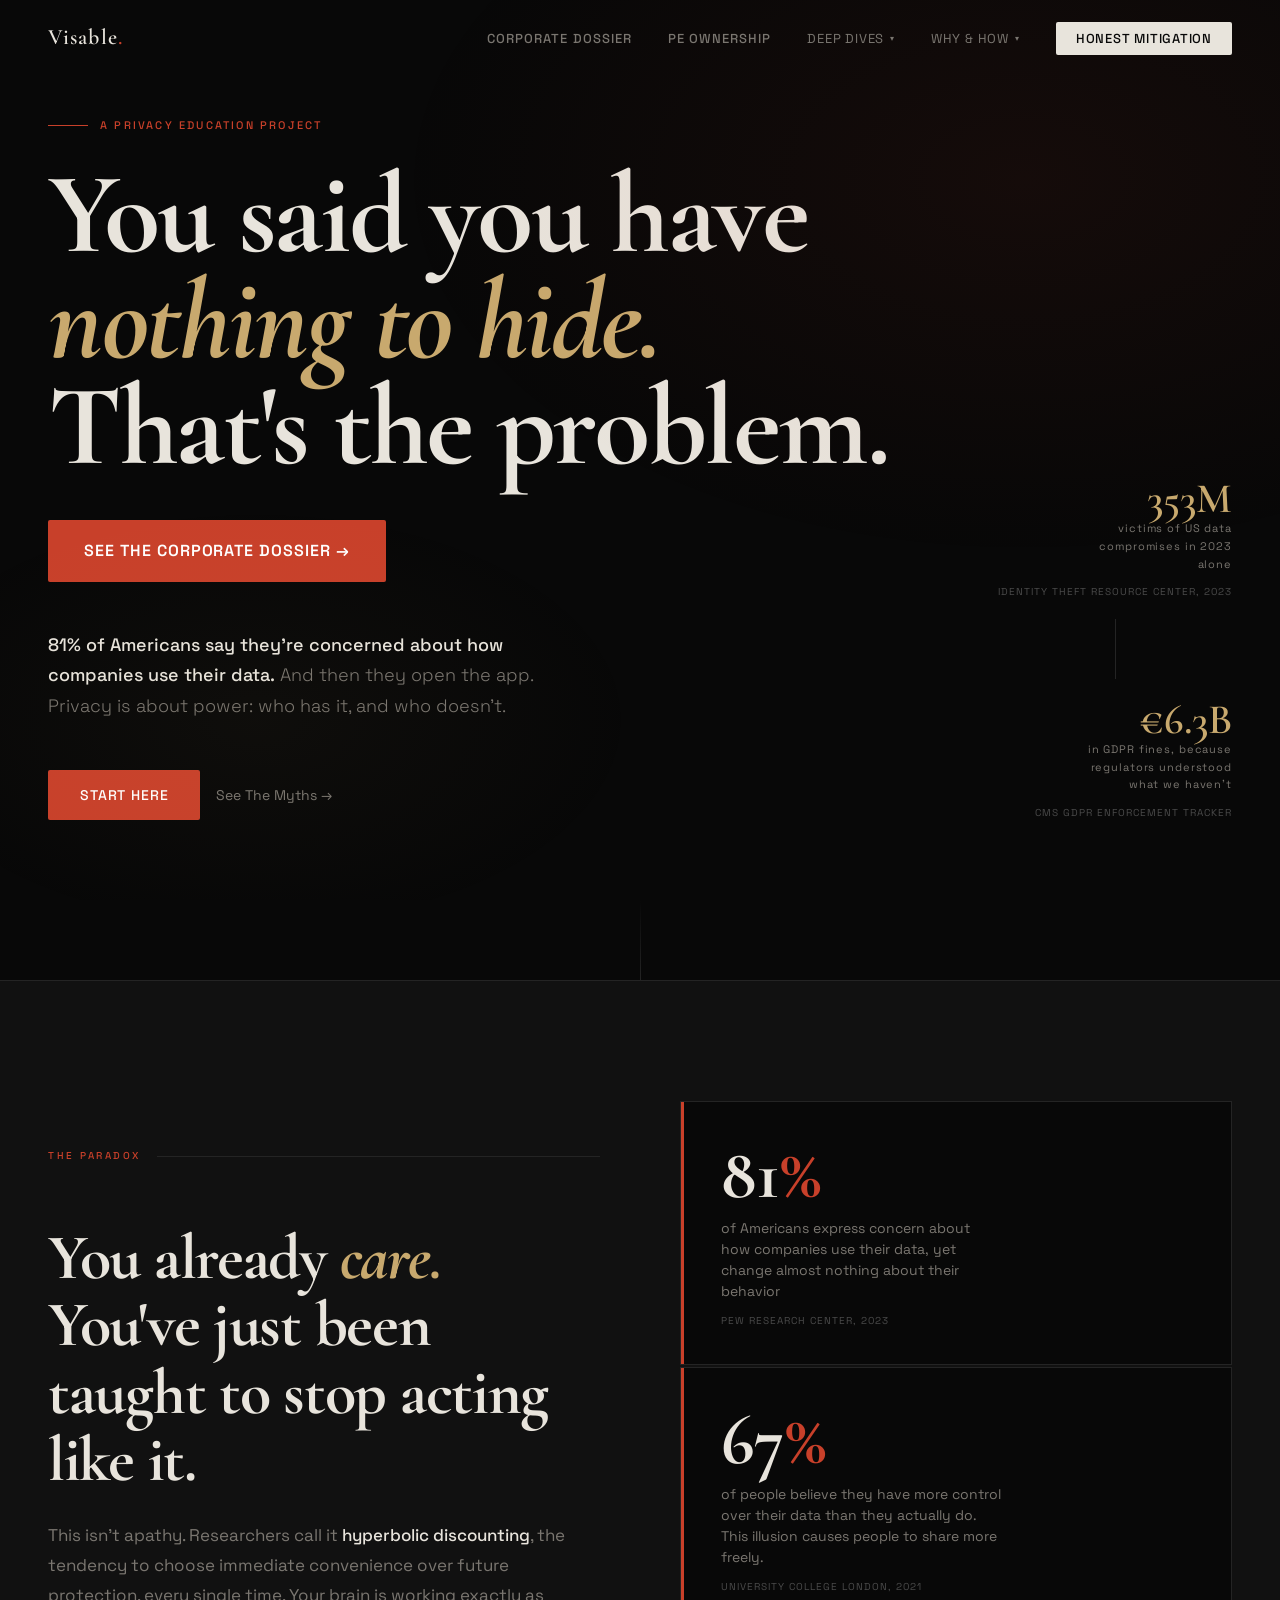
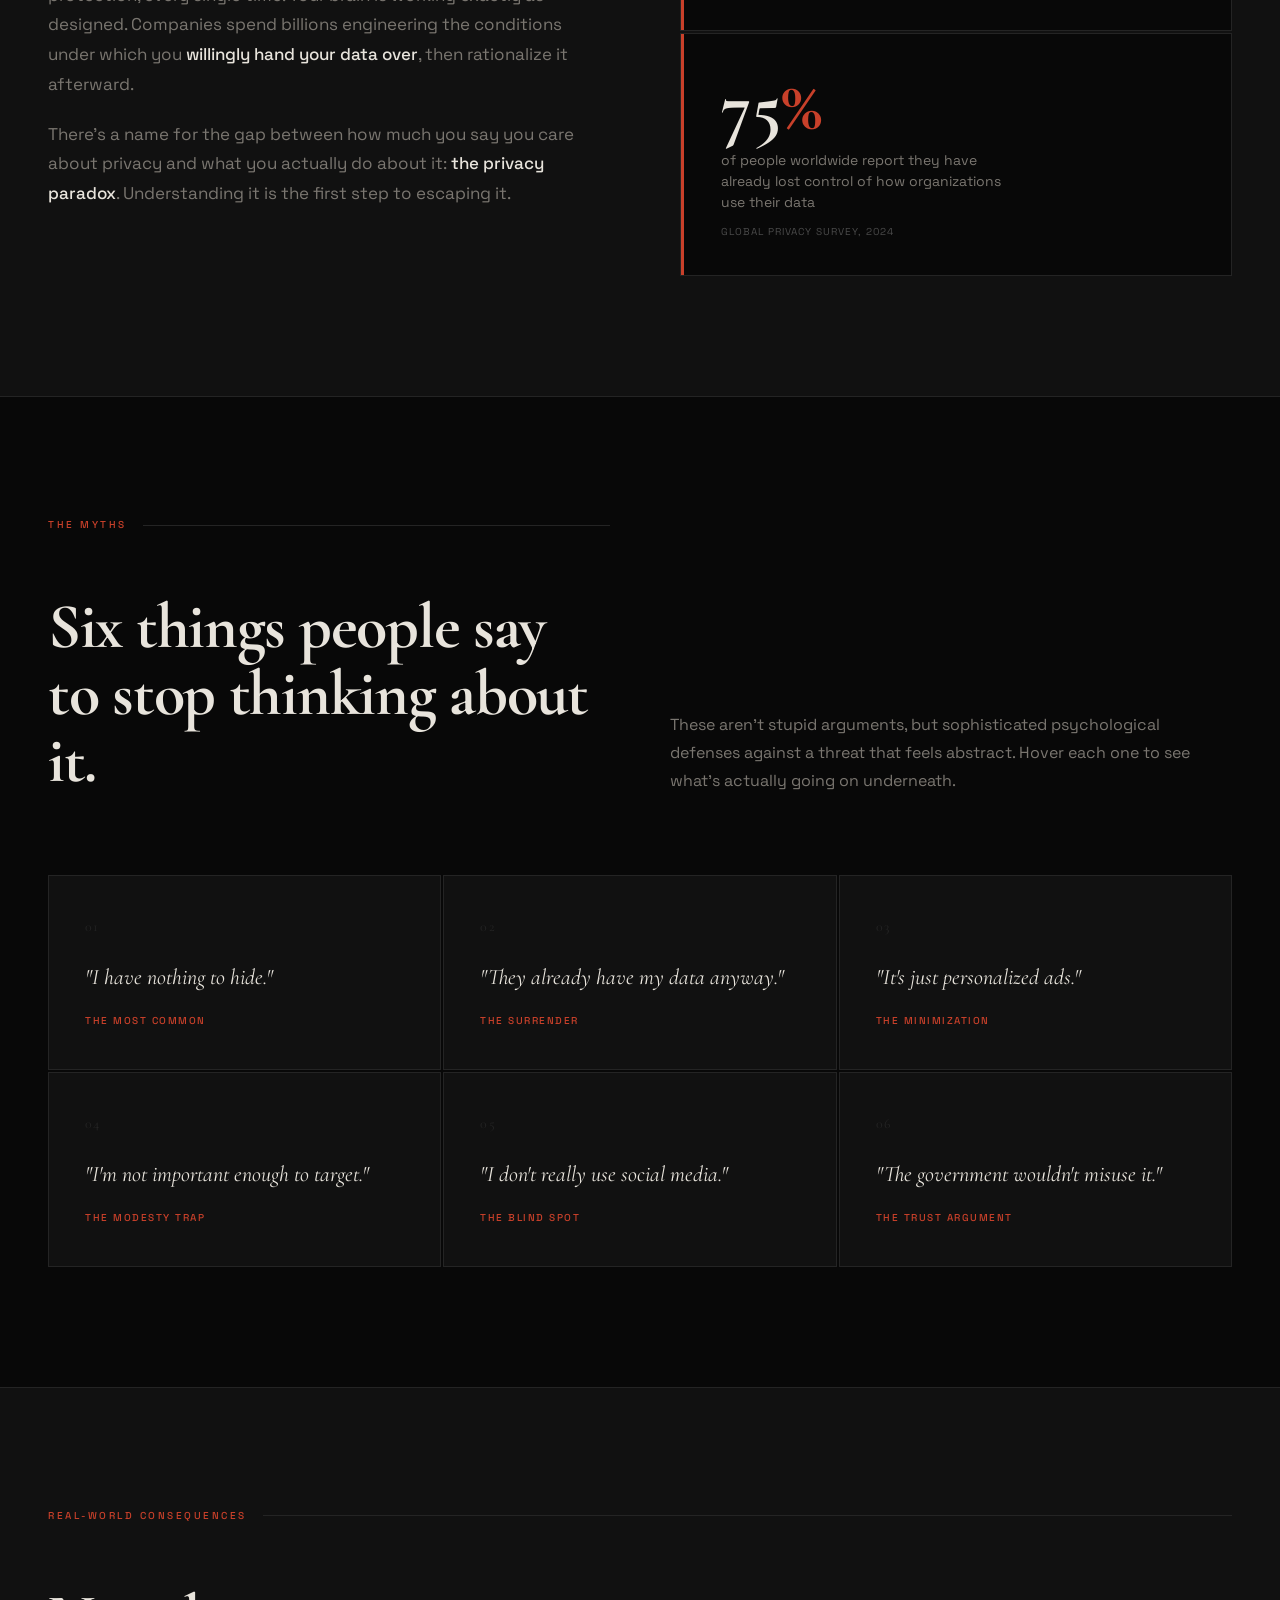
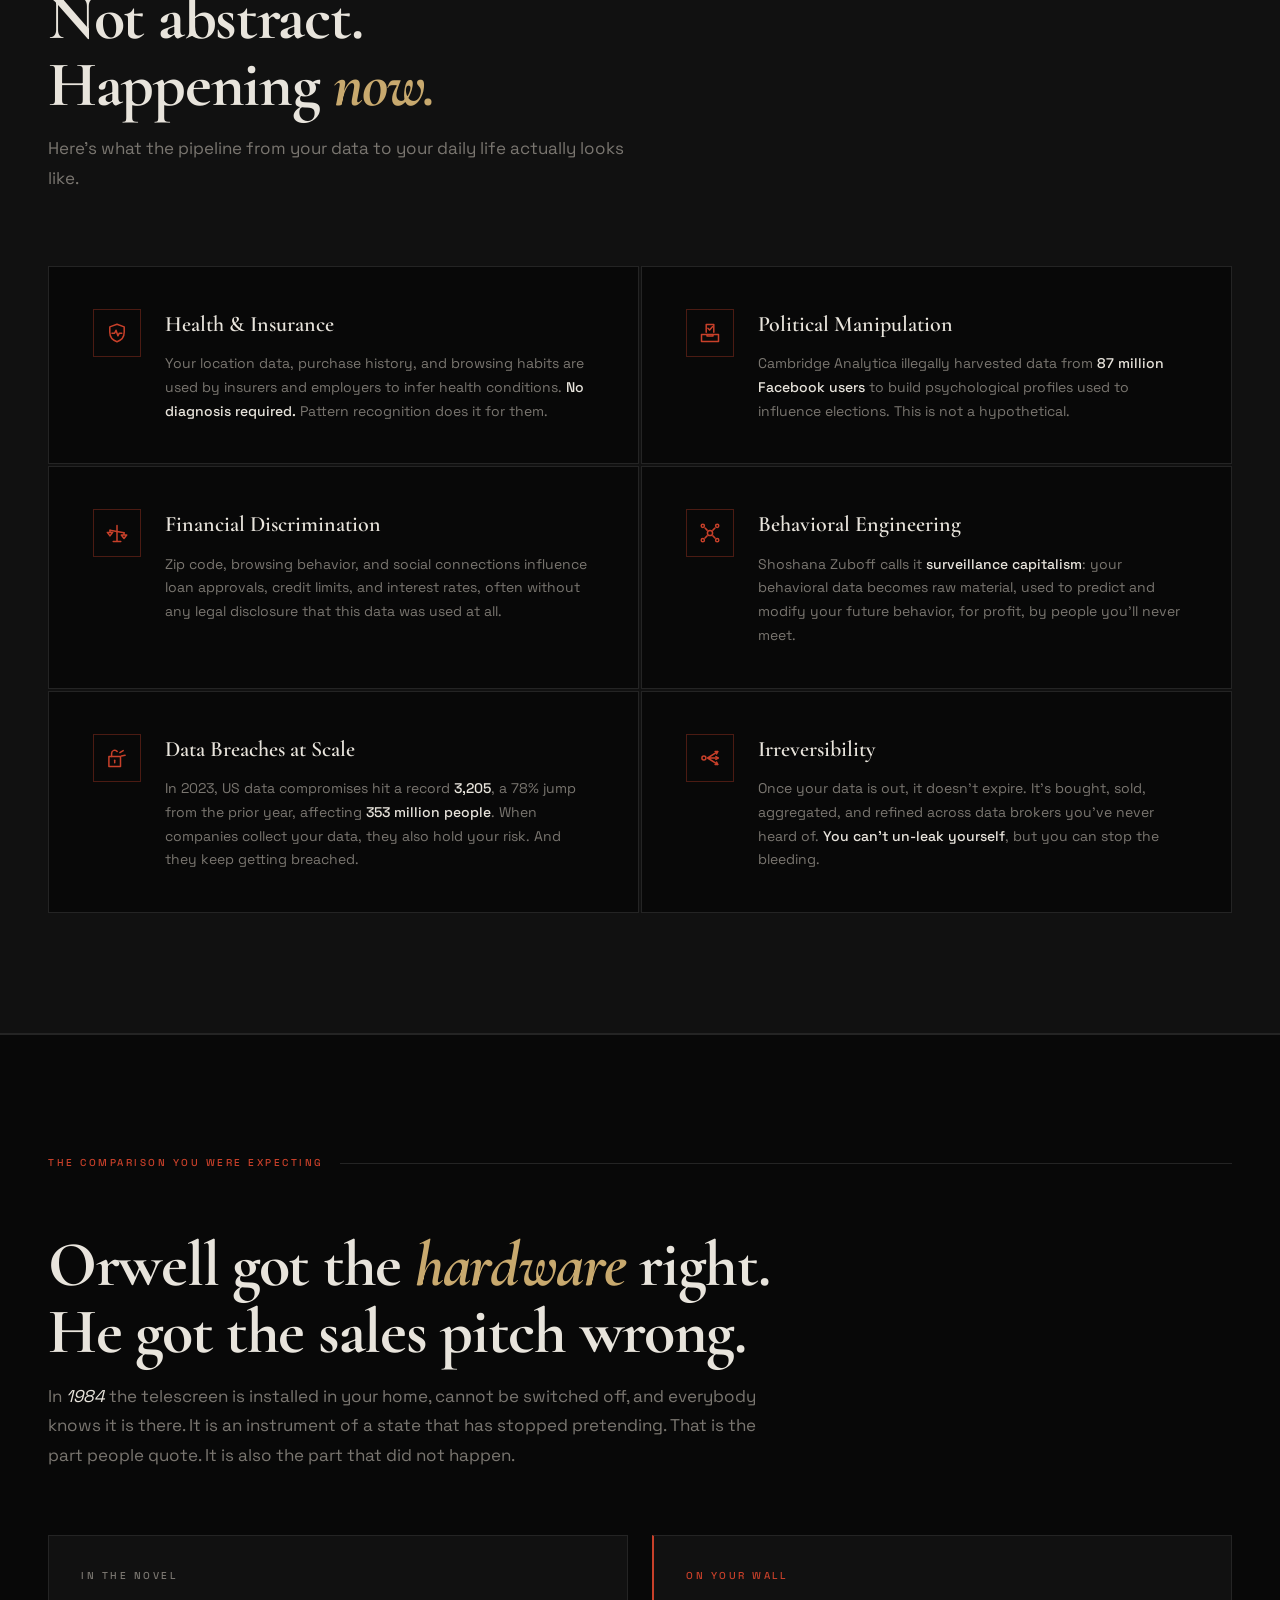
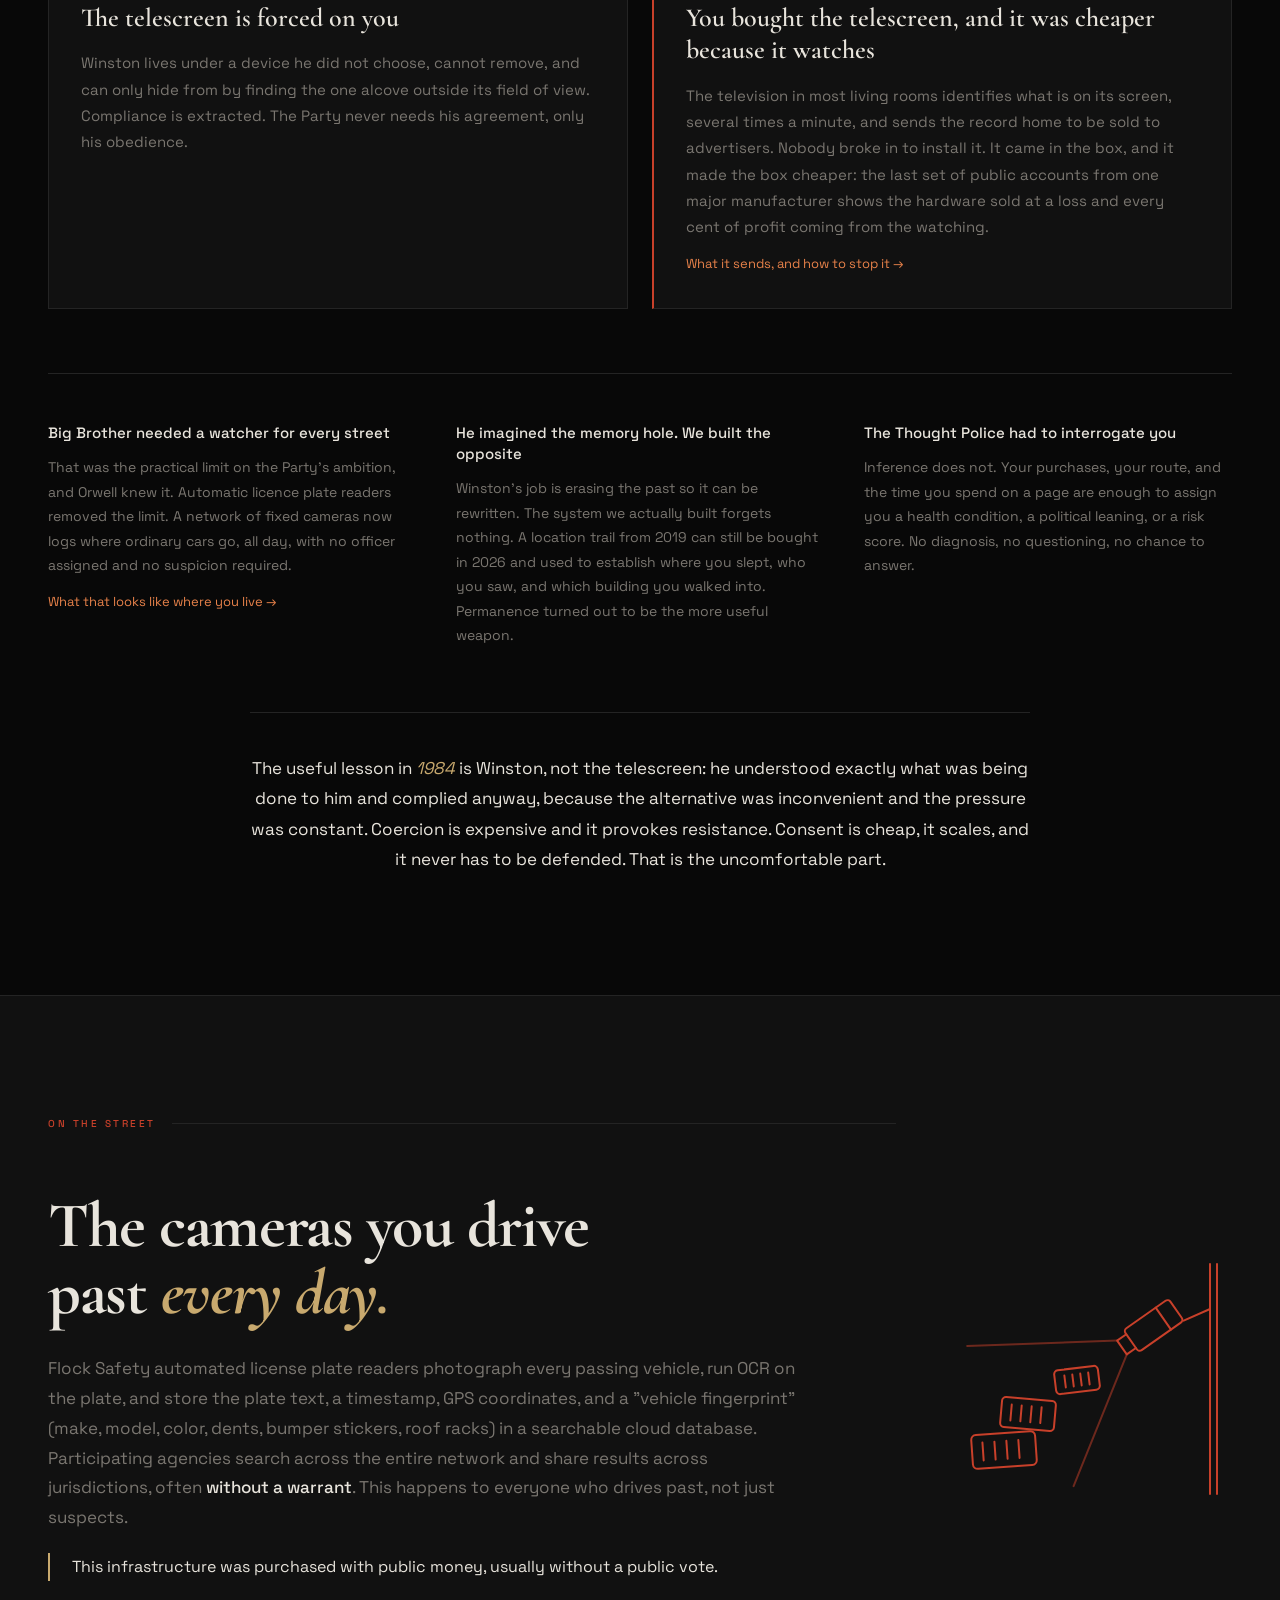
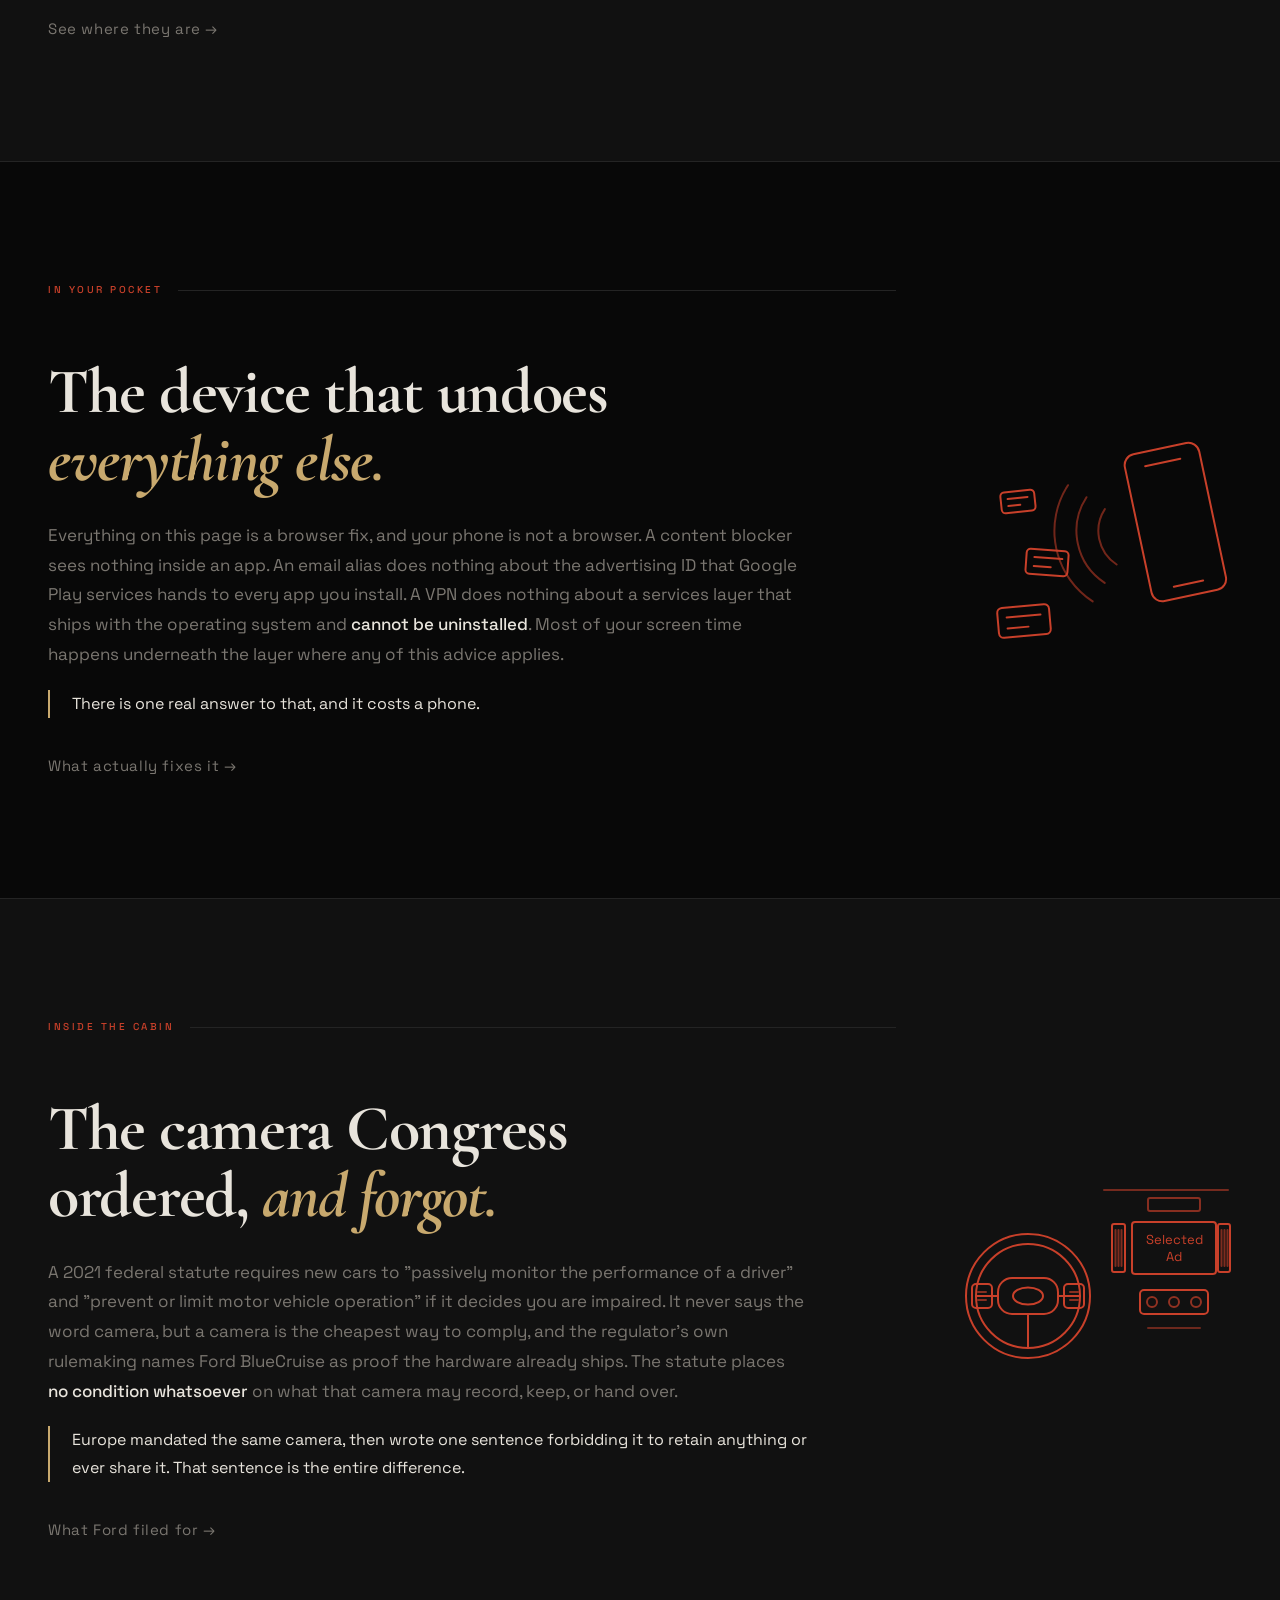
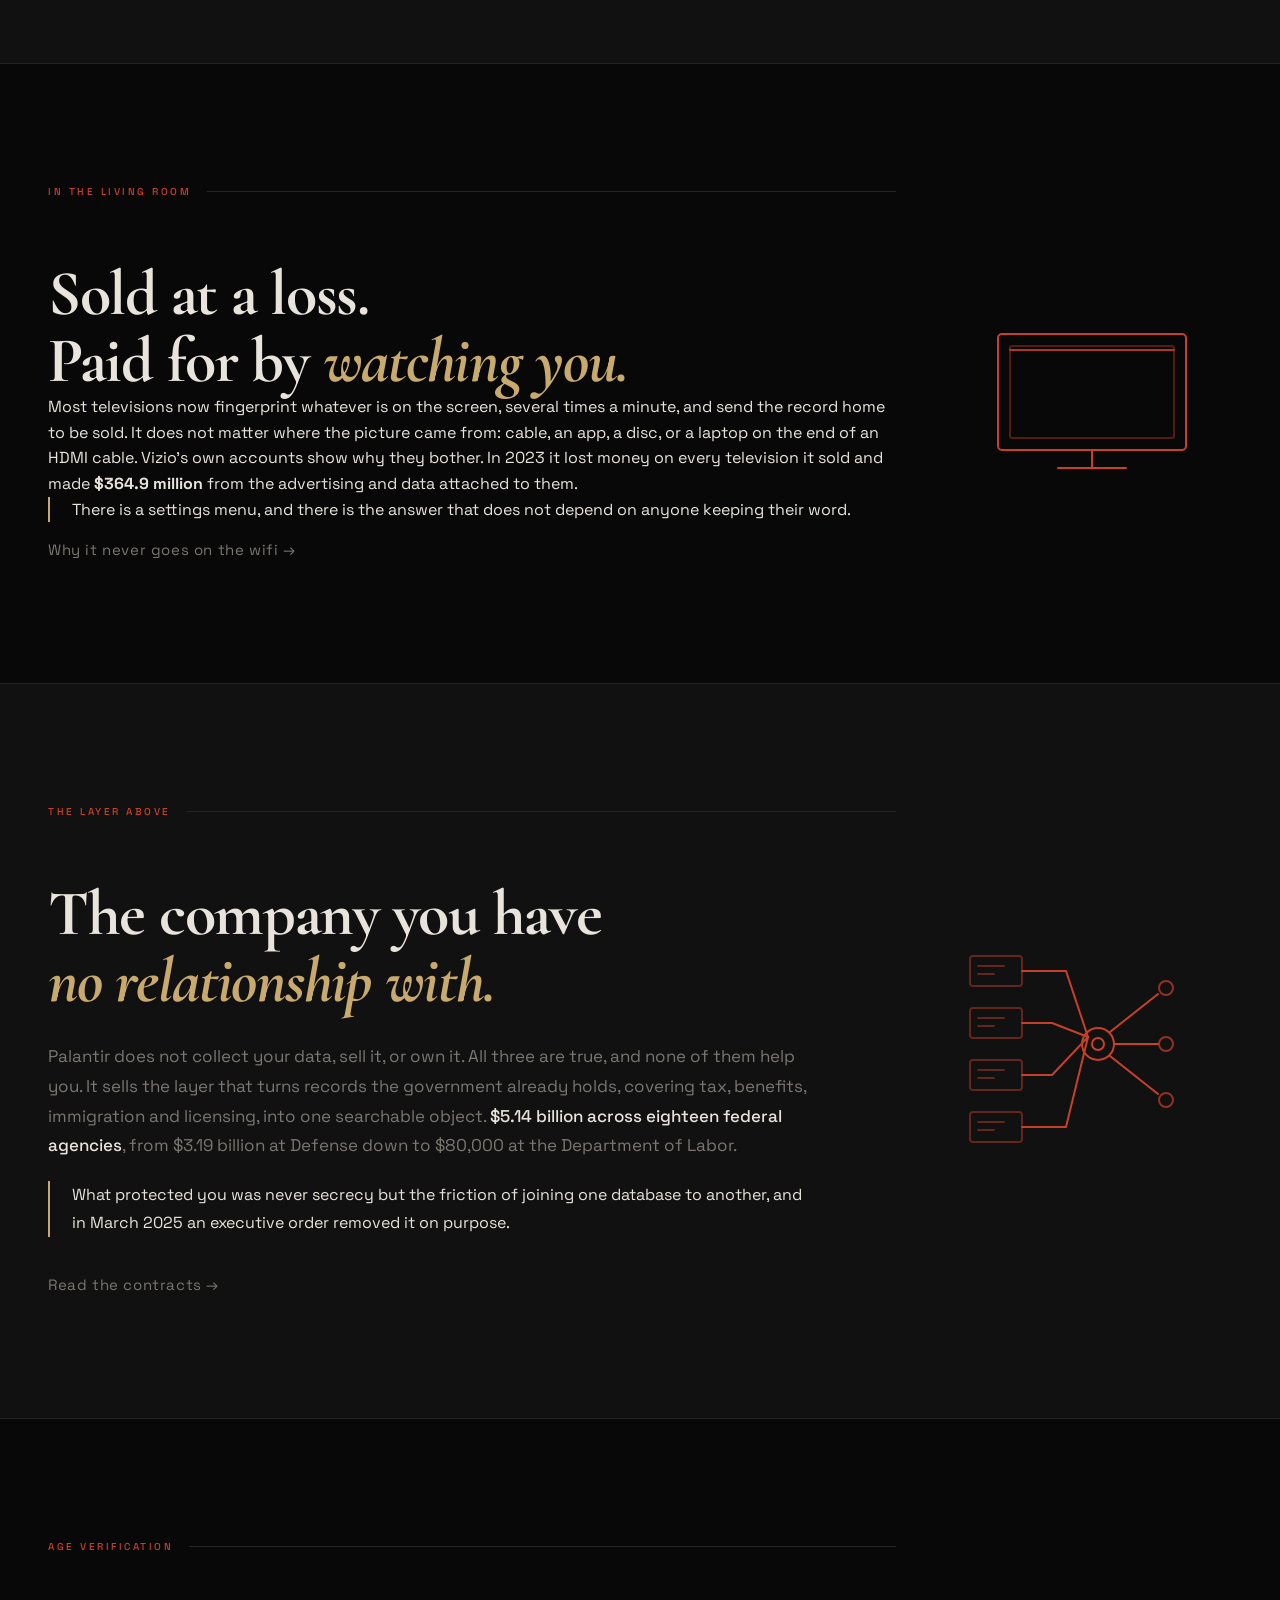
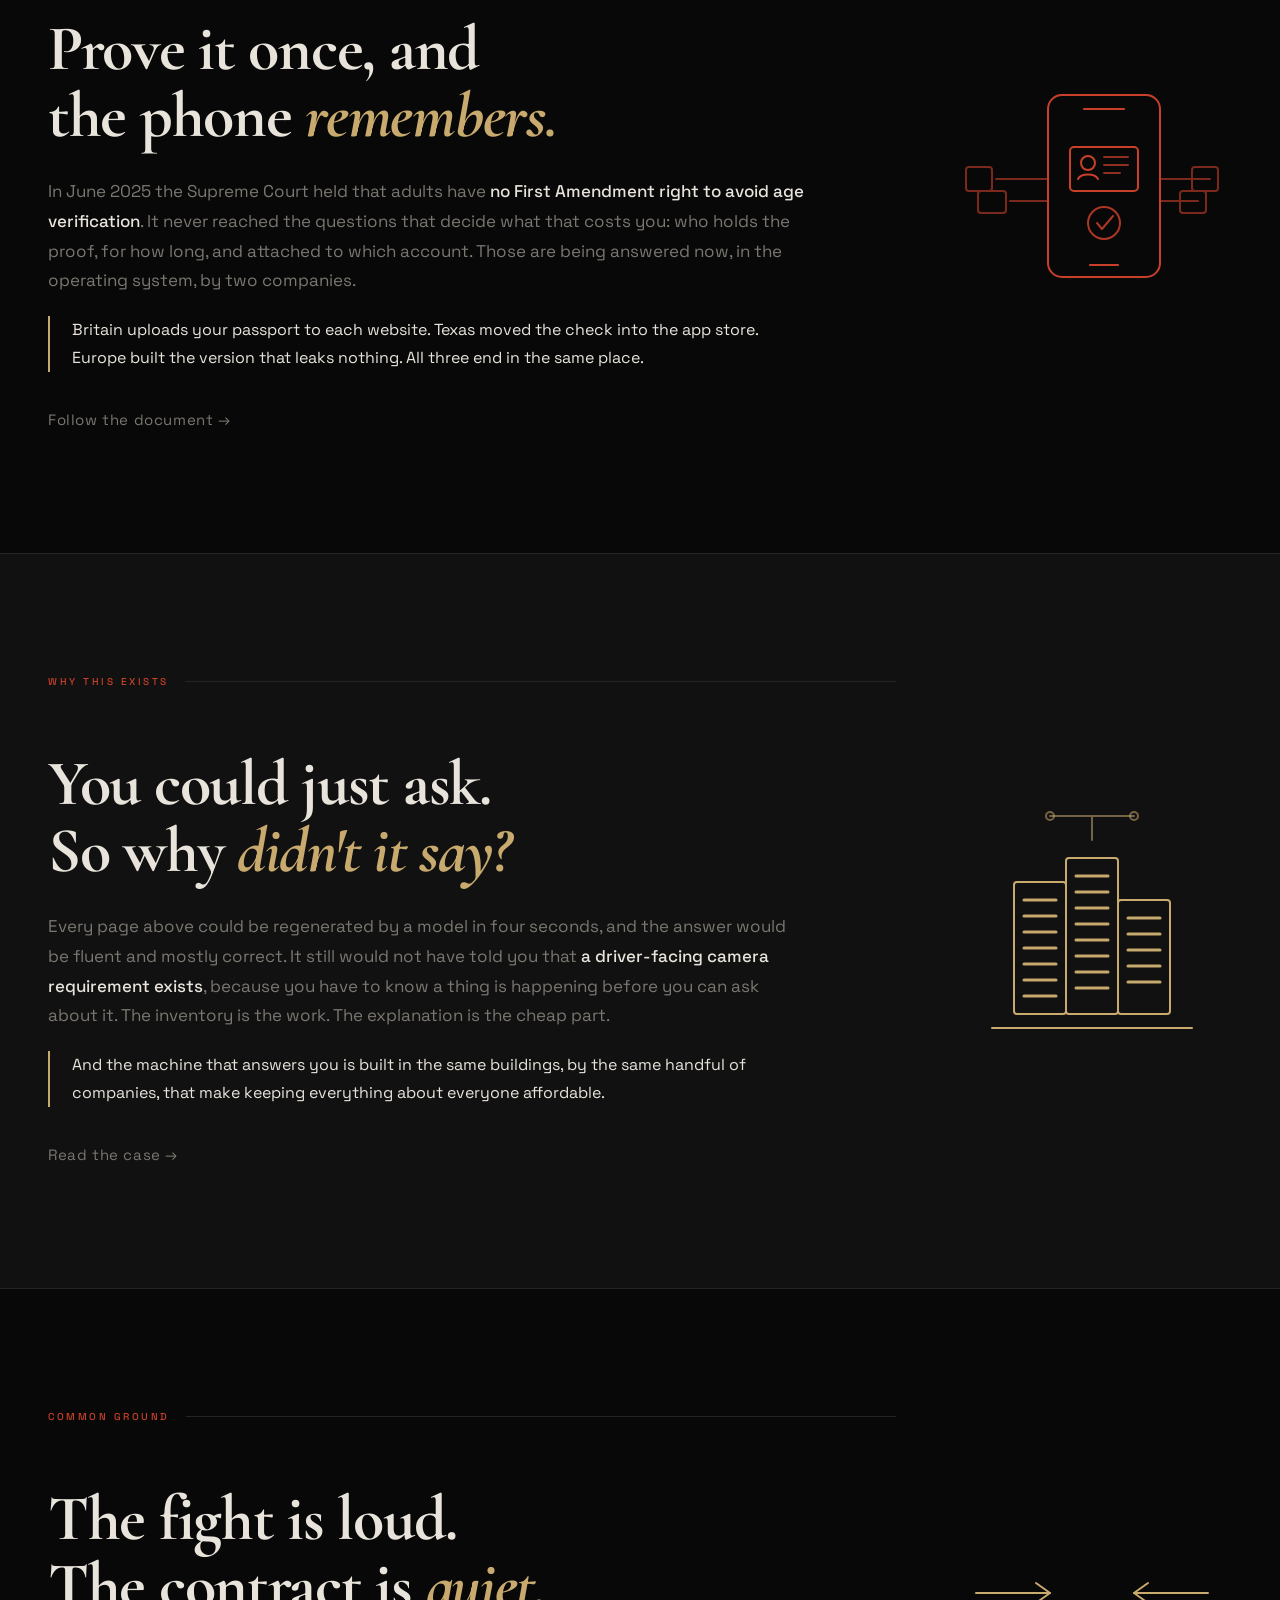
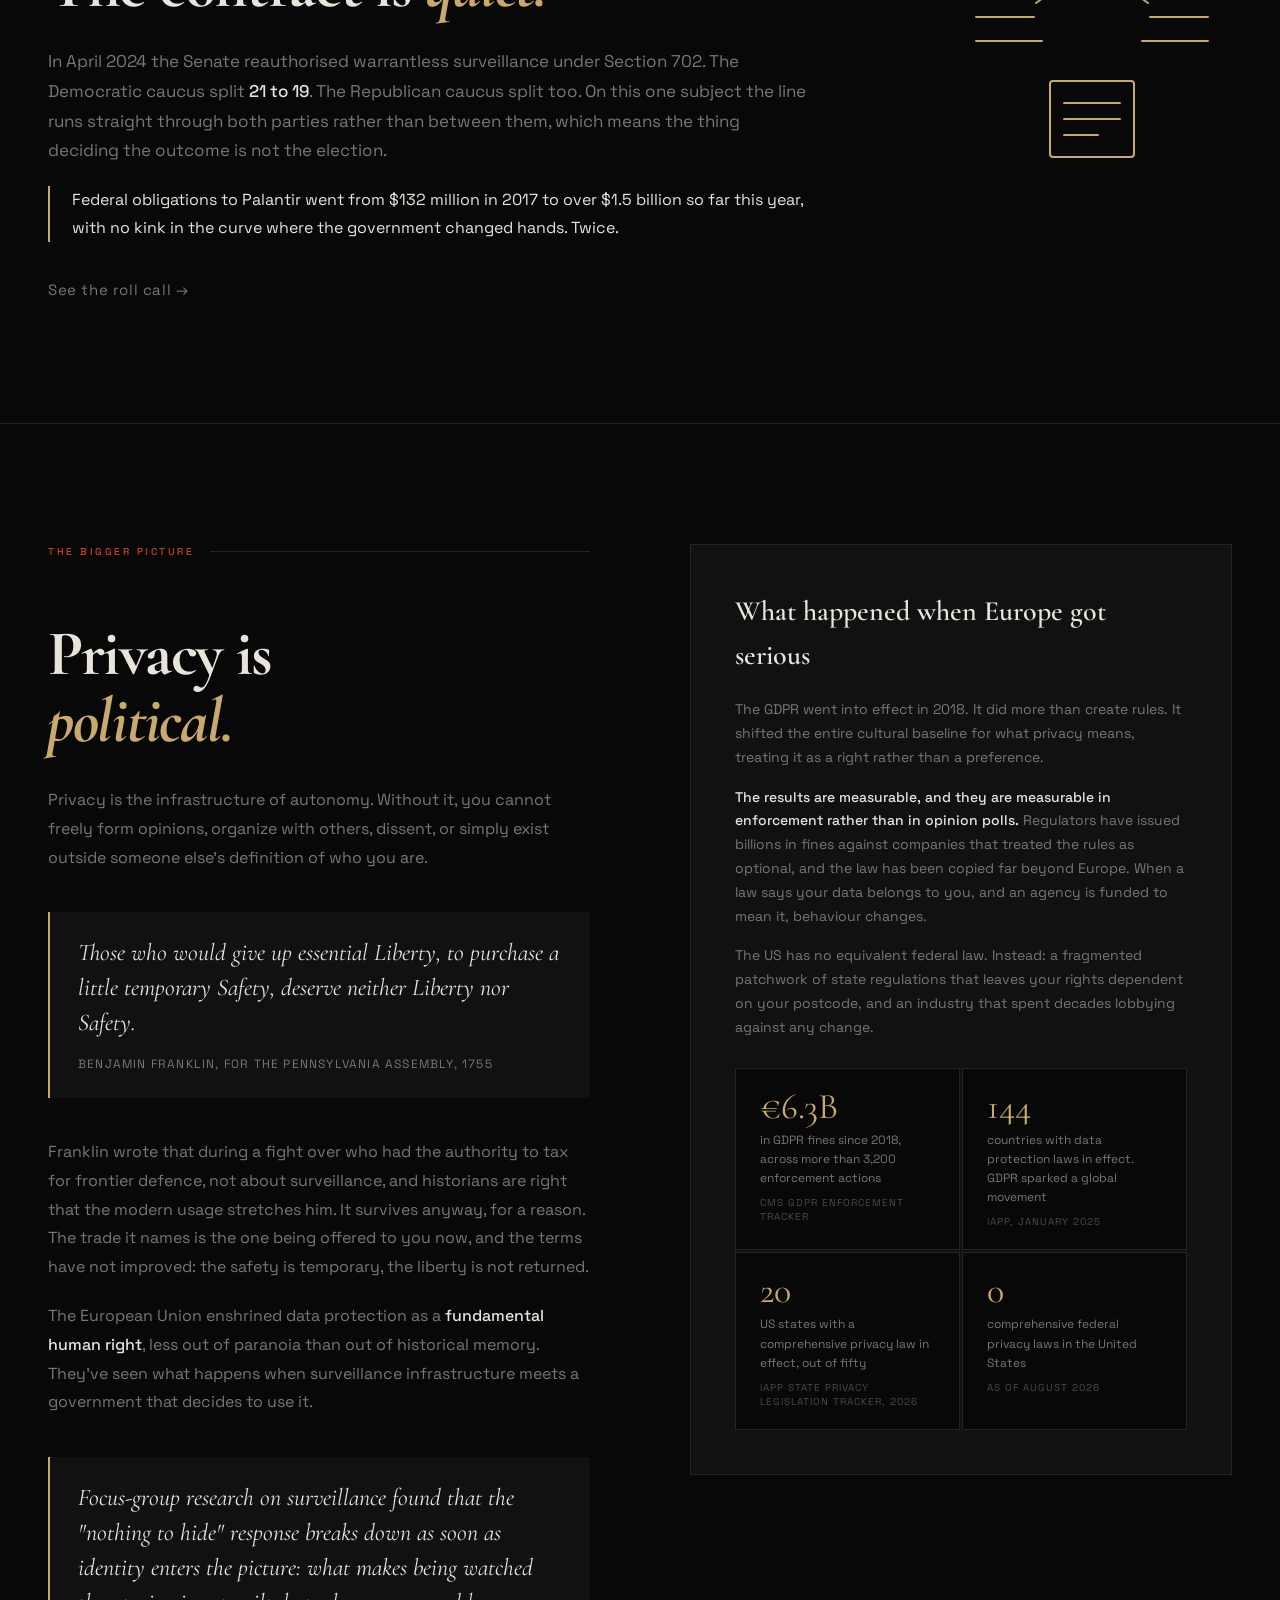
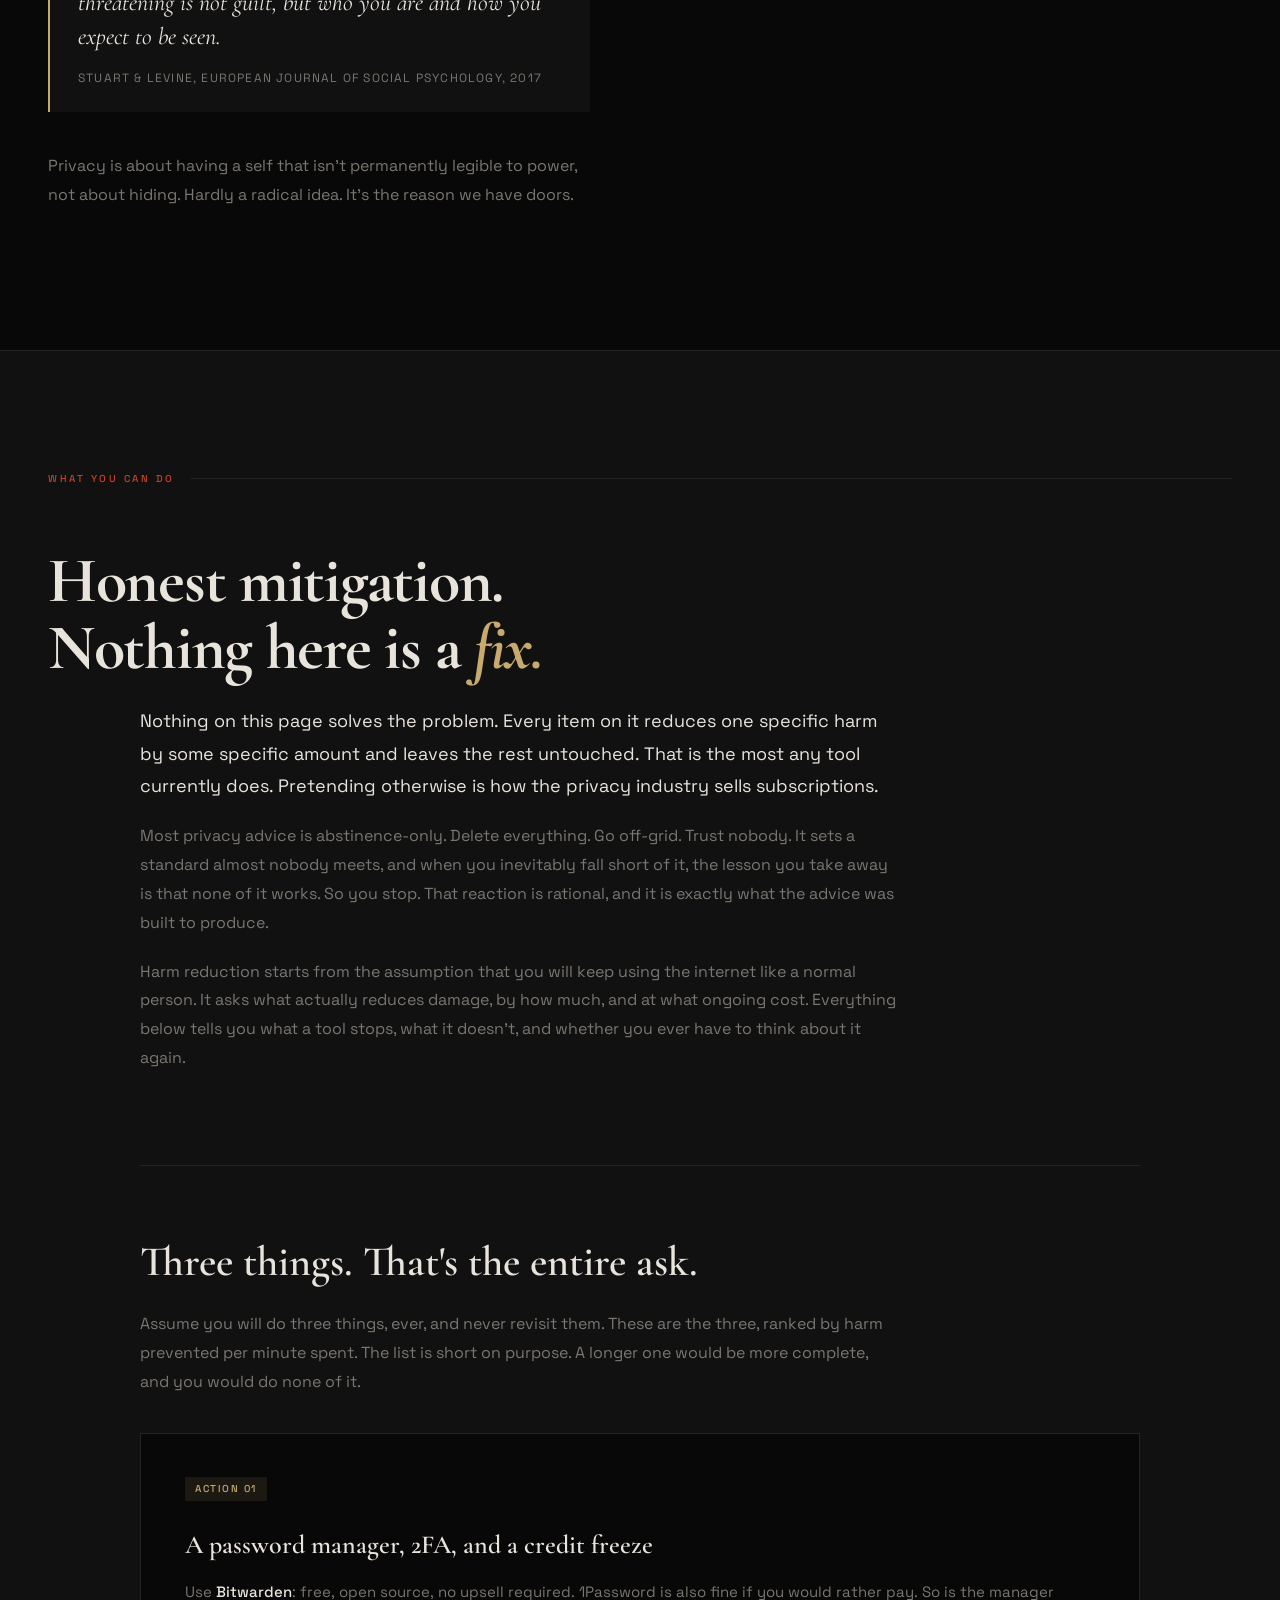
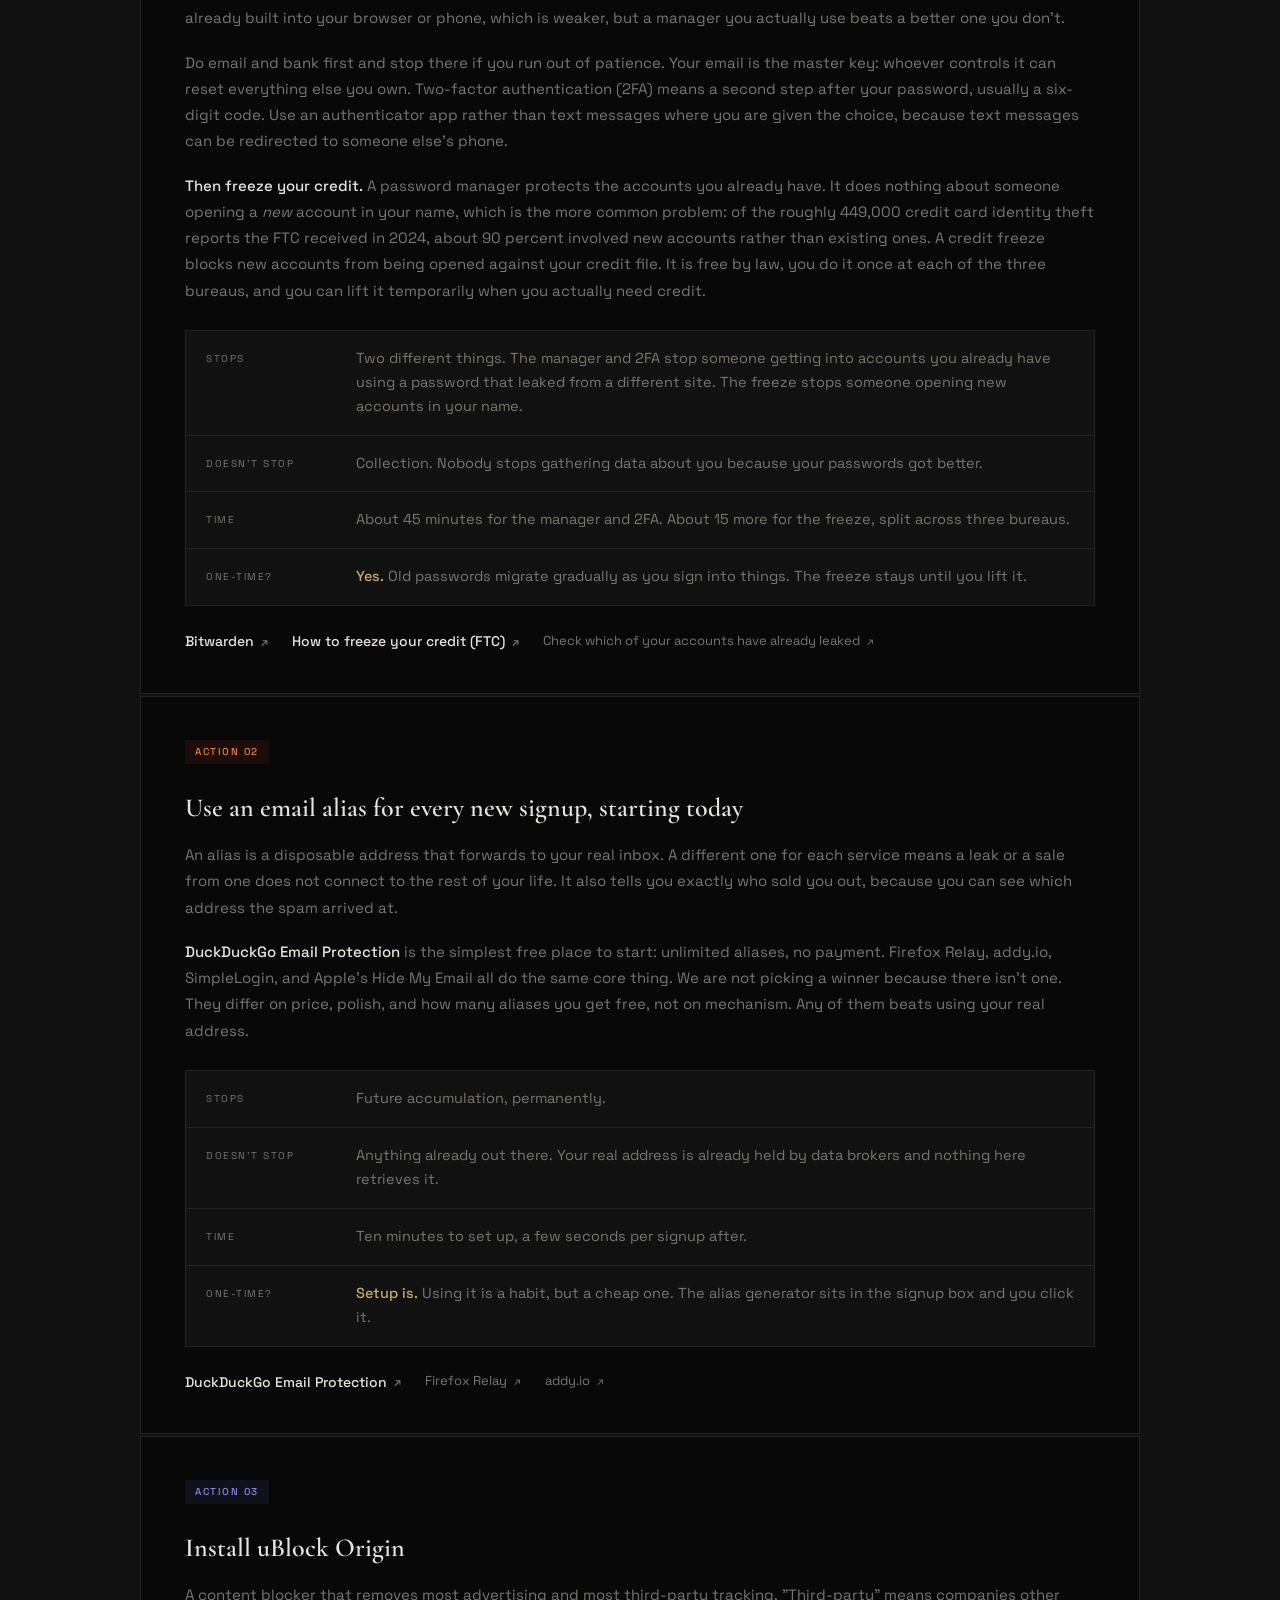
==== commit 49fd8958: "Add a "Your TV" deep dive on smart TV content recognition Fills the obvious hole in Deep Dives, whic" ====
--- a/index.html
+++ b/index.html
@@ -38,8 +38,8 @@
         <li><a href="flock.html">Flock Cameras</a></li>
         <li><a href="graphene.html">Your Phone</a></li>
         <li><a href="cars.html">Your Car</a></li>
+        <li><a href="tv.html">Your TV</a></li>
         <li><a href="palantir.html">Palantir</a></li>
-        <li><a href="fog.html">Fog Data Science</a></li>
         <li><a href="age-verification.html">Your ID</a></li>
       </ul>
     </li>
@@ -295,7 +295,8 @@
       <div class="orwell-col">
         <div class="orwell-tag">On your wall</div>
         <h3>You bought the telescreen, and it was cheaper because it watches</h3>
-        <p>Texas sued five television makers in December 2025 over Automated Content Recognition: software that can screenshot what is on your screen every 500 milliseconds, track viewing in real time, and send it back to be sold to advertisers. Samsung and LG have since agreed to stop doing it without consent. Sony, Hisense and TCL are still litigating. Nobody broke into your house to install it. It came in the box, subsidising the price.</p>
+        <p>The television in most living rooms identifies what is on its screen, several times a minute, and sends the record home to be sold to advertisers. Nobody broke in to install it. It came in the box, and it made the box cheaper: the last set of public accounts from one major manufacturer shows the hardware sold at a loss and every cent of profit coming from the watching.</p>
+        <a href="tv.html" class="orwell-link">What it sends, and how to stop it &rarr;</a>
       </div>
     </div>
 
@@ -473,6 +474,40 @@
 </section>
 
 
+<!-- TV TEASER -->
+<section class="tv-teaser" id="tv-teaser">
+  <div class="tv-teaser-inner fade-up">
+    <div class="tv-teaser-copy">
+      <div class="section-label">In The Living Room</div>
+      <h2>Sold at a loss.<br />Paid for by <em>watching you.</em></h2>
+      <p>Most televisions now fingerprint whatever is on the screen, several times a minute, and send the record home to be sold. It does not matter where the picture came from: cable, an app, a disc, or a laptop on the end of an HDMI cable. Vizio's own accounts show why they bother. In 2023 it lost money on every television it sold and made <strong>$364.9 million</strong> from the advertising and data attached to them.</p>
+      <p class="flock-civic-line">There is a settings menu, and there is the answer that does not depend on anyone keeping their word.</p>
+      <a href="tv.html" class="btn-ghost tv-teaser-cta">Why it never goes on the wifi &rarr;</a>
+    </div>
+    <div class="tv-teaser-art" aria-hidden="true">
+      <svg viewBox="0 0 280 250" fill="none">
+        <g stroke="currentColor" stroke-width="2" stroke-linecap="round" stroke-linejoin="round">
+          <rect x="46" y="86" width="188" height="116" rx="4" />
+          <path d="M140 202v18" />
+          <path d="M106 220h68" />
+          <rect x="58" y="98" width="164" height="92" rx="2" opacity=".4" />
+          <g class="tv-scan"><path d="M58 102h164" opacity=".85" /></g>
+          <g class="tv-fp tv-fp-1">
+            <path d="M92 78v-12M100 78v-20M108 78v-8M116 78v-16M124 78v-11" />
+          </g>
+          <g class="tv-fp tv-fp-2">
+            <path d="M140 78v-16M148 78v-9M156 78v-19M164 78v-12M172 78v-7" />
+          </g>
+          <g class="tv-fp tv-fp-3">
+            <path d="M116 78v-10M124 78v-18M132 78v-13M140 78v-21M148 78v-9" />
+          </g>
+        </g>
+      </svg>
+    </div>
+  </div>
+</section>
+
+
 <!-- PALANTIR TEASER -->
 <section class="palantir-teaser" id="palantir-teaser">
   <div class="palantir-teaser-inner fade-up">
@@ -621,42 +656,6 @@
           <g class="cg-doc">
             <rect x="98" y="150" width="84" height="76" rx="3" />
             <path d="M112 172h56M112 188h56M112 204h34" />
-          </g>
-        </g>
-      </svg>
-    </div>
-  </div>
-</section>
-
-<!-- FOG TEASER -->
-<section class="fog-teaser" id="fog-teaser">
-  <div class="fog-teaser-inner fade-up">
-    <div class="fog-teaser-copy">
-      <div class="section-label">The Location Market</div>
-      <h2>The apps on your phone<br />are for sale to the <em>police.</em></h2>
-      <p>Fog Data Science sells a search engine, Fog Reveal, that lets a local police department browse where a phone has been, going months back, for less than the annual cost of a patrol car. The location was not pried from a cell tower. It came from the advertising identifier inside ordinary apps, sold into the same market that targets you ads, then <strong>sold a second time to law enforcement, often without a warrant</strong>.</p>
-      <p class="flock-civic-line">There is no fine and no violation here. What protected you was friction and obscurity, and both are cheap to remove.</p>
-      <a href="fog.html" class="btn-ghost fog-teaser-cta">See how it works →</a>
-    </div>
-    <div class="fog-teaser-art" aria-hidden="true">
-      <svg viewBox="0 0 280 250" fill="none">
-        <g stroke="currentColor" stroke-width="2" stroke-linecap="round" stroke-linejoin="round">
-          <g opacity=".3">
-            <path d="M18 46h244M18 96h244M18 146h244M18 196h244" />
-            <path d="M60 22v206M120 22v206M180 22v206M240 22v206" />
-          </g>
-          <g class="fog-ping fog-ping-1"><circle cx="70" cy="66" r="5" /></g>
-          <g class="fog-ping fog-ping-2"><circle cx="150" cy="52" r="5" /></g>
-          <g class="fog-ping fog-ping-3"><circle cx="214" cy="104" r="5" /></g>
-          <g class="fog-ping fog-ping-4"><circle cx="92" cy="150" r="5" /></g>
-          <g class="fog-ping fog-ping-5"><circle cx="196" cy="196" r="5" /></g>
-          <circle cx="150" cy="140" r="44" />
-          <path d="M181 171l30 30" stroke-width="3" />
-          <g opacity=".85">
-            <circle cx="136" cy="128" r="3.5" fill="currentColor" stroke="none" />
-            <circle cx="164" cy="136" r="3.5" fill="currentColor" stroke="none" />
-            <circle cx="146" cy="158" r="3.5" fill="currentColor" stroke="none" />
-            <path d="M136 128l28 8M164 136l-18 22" opacity=".55" />
           </g>
         </g>
       </svg>
@@ -856,6 +855,12 @@
                 <td data-label="One-time or ongoing"><span class="hm-cadence hm-once">One-time</span> But see the Chrome notice above.</td>
               </tr>
               <tr>
+                <th scope="row" data-label="Tool">Keeping the TV off your wifi<span class="hm-row-note">The settings menu is the fallback</span></th>
+                <td data-label="What it stops">Your television fingerprinting whatever is on screen and sending the record home. A set with no network path has nowhere to send it, whatever the firmware decides to do later. Feed it over HDMI from a box you chose.</td>
+                <td data-label="What it doesn't">Anything the box you plugged in does, and Roku and Fire Stick run the same business. If the TV has to be online, the "viewing information" settings are the fallback: researchers saw the ACR traffic stop when they were switched off, but that was 2024 firmware and nobody decrypted anything. See <a href="tv.html">Your TV</a>.</td>
+                <td data-label="One-time or ongoing"><span class="hm-cadence hm-once">One-time</span> Decline the network at setup. The settings version needs rechecking after firmware updates.</td>
+              </tr>
+              <tr>
                 <th scope="row" data-label="Tool">Email aliases</th>
                 <td data-label="What it stops">Future accumulation, permanently.</td>
                 <td data-label="What it doesn't">Everything collected about you already.</td>
--- a/style.css
+++ b/style.css
@@ -1076,8 +1076,8 @@
     .av-teaser,
     .palantir-teaser,
     .cars-teaser,
+    .tv-teaser,
     .flock-teaser,
-    .fog-teaser,
     .graphene-teaser {
       background: var(--surface);
       border-top: 1px solid var(--border);
@@ -1094,8 +1094,8 @@
     .av-teaser-inner,
     .palantir-teaser-inner,
     .cars-teaser-inner,
+    .tv-teaser-inner,
     .flock-teaser-inner,
-    .fog-teaser-inner,
     .graphene-teaser-inner {
       max-width: 1200px;
       margin: 0 auto;
@@ -1109,16 +1109,16 @@
     .av-teaser-art,
     .palantir-teaser-art,
     .cars-teaser-art,
+    .tv-teaser-art,
     .flock-teaser-art,
-    .fog-teaser-art,
     .graphene-teaser-art { color: var(--accent); }
     .cg-teaser-art svg,
     .why-teaser-art svg,
     .av-teaser-art svg,
     .palantir-teaser-art svg,
     .cars-teaser-art svg,
+    .tv-teaser-art svg,
     .flock-teaser-art svg,
-    .fog-teaser-art svg,
     .graphene-teaser-art svg { width: 100%; height: auto; display: block; }
 
     /* Plates drift, each on its own timing, so the frame never repeats
@@ -1152,7 +1152,6 @@
     .palantir-teaser h2,
     .cars-teaser h2,
     .flock-teaser h2,
-    .fog-teaser h2,
     .graphene-teaser h2 { margin-bottom: 28px; }
     .cg-teaser p,
     .why-teaser p,
@@ -1160,7 +1159,6 @@
     .palantir-teaser p,
     .cars-teaser p,
     .flock-teaser p,
-    .fog-teaser p,
     .graphene-teaser p {
       color: var(--muted);
       font-size: 17px;
@@ -1174,7 +1172,6 @@
     .palantir-teaser p strong,
     .cars-teaser p strong,
     .flock-teaser p strong,
-    .fog-teaser p strong,
     .graphene-teaser p strong { color: var(--text); font-weight: 500; }
     .flock-civic-line {
       border-left: 2px solid var(--gold);
@@ -1187,8 +1184,8 @@
     .av-teaser-cta,
     .palantir-teaser-cta,
     .cars-teaser-cta,
+    .tv-teaser-cta,
     .flock-teaser-cta,
-    .fog-teaser-cta,
     .graphene-teaser-cta {
       margin-top: 16px;
       font-size: 15px;
@@ -1877,24 +1874,24 @@
       .av-teaser-inner,
       .palantir-teaser-inner,
       .cars-teaser-inner,
+      .tv-teaser-inner,
       .flock-teaser-inner,
-      .fog-teaser-inner,
       .graphene-teaser-inner { display: block; position: relative; }
       .cg-teaser-copy,
       .why-teaser-copy,
       .av-teaser-copy,
       .palantir-teaser-copy,
       .cars-teaser-copy,
+      .tv-teaser-copy,
       .flock-teaser-copy,
-      .fog-teaser-copy,
       .graphene-teaser-copy { position: relative; z-index: 1; }
       .cg-teaser-art,
       .why-teaser-art,
       .av-teaser-art,
       .palantir-teaser-art,
       .cars-teaser-art,
+      .tv-teaser-art,
       .flock-teaser-art,
-      .fog-teaser-art,
       .graphene-teaser-art {
         position: absolute;
         top: 50%;
@@ -1910,7 +1907,8 @@
       }
       /* The Graphene teaser sits on --bg, where the same stroke reads harder,
          so it comes down a step to hold the same contrast under the copy. */
-      .graphene-teaser-art { opacity: 0.18; }
+      .graphene-teaser-art,
+      .tv-teaser-art { opacity: 0.18; }
       .flock-block h3 { margin-top: 34px; }
       .manifesto-actions { flex-direction: column; align-items: center; }
       .orwell-grid { grid-template-columns: 1fr; }
@@ -2238,7 +2236,10 @@
     /* Fourth teaser in the run. Cars sits on --surface, so this one drops to
        --bg and loses its top rule, alternating the same way Graphene does
        after Flock. */
-    .palantir-teaser { background: var(--bg); border-top: none; }
+    /* Flipped when the TV teaser was inserted above. The run alternates
+       surface and background, so an eighth teaser inverts everything after
+       it. Cars stays on --surface, TV takes --bg, and this one moves up. */
+    .palantir-teaser { background: var(--surface); border-top: none; }
 
     /* A node graph standing beside the text, alternating sides, echoing the
        camera scenes on Flock and the dashboards on Cars. */
@@ -2303,7 +2304,7 @@
 
     /* Fifth teaser in the run. Palantir sits on --bg, so this one returns to
        --surface and drops the top rule, continuing the alternation. */
-    .av-teaser { background: var(--surface); border-top: none; }
+    .av-teaser { background: var(--bg); border-top: none; }
     .av-teaser-art { color: var(--accent); }
 
     /* A phone holding a credential, answering queries from both sides. The
@@ -2376,7 +2377,7 @@
        read as one very tall band, the same alternation the Graphene teaser
        uses higher up. */
     .why-teaser {
-      background: var(--bg);
+      background: var(--surface);
       border-top: none;
     }
     /* Gold rather than the accent red. The other five teasers are naming a
@@ -2454,7 +2455,7 @@
     /* Seventh teaser in the run. The Why This Exists teaser sits on --bg, so
        this one returns to --surface and drops the top rule. */
     .cg-teaser {
-      background: var(--surface);
+      background: var(--bg);
       border-top: none;
     }
     /* Gold, matching Why This Exists rather than the accent red. Both pages
@@ -2614,84 +2615,95 @@
       .ensh-drain-scene.side-left { left: -95px; }
     }
 
-    /* ---- FOG DATA SCIENCE PAGE ---- */
+    /* ---- YOUR TV PAGE ---- */
     /* Reading column reuses .flock-body / .flock-block / .flock-list /
-       .myth-card / .hm-table / .flock-caveat, as every page before it does.
-       The teaser layout rules live in the shared teaser selector block higher
-       up; only the deltas are here, following the per-page convention. */
-
-    /* Last teaser in the run, placed after Common Ground, which sits on
-       --surface. This one drops to --bg and loses its top rule, the same
-       alternation Graphene and Palantir use, so the two do not read as one
-       band before the civic section. */
-    .fog-teaser { background: var(--bg); border-top: none; }
-    /* Accent red rather than gold: this teaser names a specific harm, like the
-       other Deep Dive teasers, rather than arguing the site's method. */
-    .fog-teaser-art { color: var(--accent); }
-
-    /* The signals blink on a stagger, so the scatter reads as a location feed
-       being searched rather than a static map. Opacity only, so no
-       transform-origin is needed on the individual dots. */
-    @keyframes fog-ping {
-      0%, 100% { opacity: 0.3; }
-      50%      { opacity: 0.95; }
-    }
-    .fog-ping-1 { animation: fog-ping 4.5s ease-in-out infinite; }
-    .fog-ping-2 { animation: fog-ping 4.5s ease-in-out infinite -0.9s; }
-    .fog-ping-3 { animation: fog-ping 4.5s ease-in-out infinite -1.8s; }
-    .fog-ping-4 { animation: fog-ping 4.5s ease-in-out infinite -2.7s; }
-    .fog-ping-5 { animation: fog-ping 4.5s ease-in-out infinite -3.6s; }
+       .flock-caveat / .hm-table wholesale, as every page here does. Only the
+       teaser background and the scene layer are new. */
+
+    /* Fourth teaser in the run, following Cars on --surface, so it takes --bg
+       and drops the top hairline. Inserting it is what flips Palantir and
+       everything after it; see the note on .palantir-teaser above. */
+    .tv-teaser { background: var(--bg); border-top: none; }
+
+    /* A set fingerprinting its own screen: a capture line sweeps the panel and
+       the resulting fingerprint lifts off the top and leaves. The drawing is
+       the mechanism of the page, which is that the television reads the
+       picture it is already drawing and sends the reading somewhere else. */
+    @keyframes tv-scan {
+      0%   { transform: translateY(0); opacity: 0; }
+      8%   { opacity: 0.9; }
+      92%  { opacity: 0.9; }
+      100% { transform: translateY(84px); opacity: 0; }
+    }
+    /* Each fingerprint rises out of the top and fades, so the extraction reads
+       as a stream rather than one packet leaving once. Matches the coin lift on
+       the Enshittification page. */
+    @keyframes tv-lift {
+      0%   { opacity: 0; transform: translateY(10px); }
+      25%  { opacity: 1; }
+      100% { opacity: 0; transform: translateY(-30px); }
+    }
+    .tv-scan { animation: tv-scan 4s linear infinite; }
+    .tv-fp   { opacity: 0; animation: tv-lift 4s ease-out infinite; }
+    /* Thirds of the scan cycle, so a fingerprint leaves each time the line has
+       covered another third of the panel. */
+    .tv-fp-2 { animation-delay: -1.33s; }
+    .tv-fp-3 { animation-delay: -2.66s; }
     @media (prefers-reduced-motion: reduce) {
-      .fog-ping-1, .fog-ping-2, .fog-ping-3, .fog-ping-4, .fog-ping-5 {
-        animation: none;
-        opacity: 0.6;
-      }
-    }
-
-    /* Scene layer, following .palantir-node-layer and the other scene layers.
-       A magnifying glass over a scatter of location signals: the drawing is the
-       argument, a feed of ordinary movement being searched. */
-    .fog-map-layer {
+      .tv-scan, .tv-fp { animation: none; }
+      /* Static fallback: one fingerprint sitting above the set, which still
+         reads as the picture leaving. */
+      .tv-fp-1 { opacity: 0.6; }
+    }
+
+    /* Scene layer, following .cars-dash-layer and .ensh-drain-layer. */
+    .tv-glow-layer {
       position: absolute;
       inset: 0;
       overflow: hidden;
       pointer-events: none;
       z-index: 0;
     }
-    .fog-map-scene {
+    .tv-glow-scene {
       position: absolute;
       width: 240px;
       /* aspect-ratio pins the height; without it the absolutely positioned box
          collapses, the same trap as every other scene layer here. */
       aspect-ratio: 280 / 250;
       color: var(--accent);
-      opacity: 0.4;
-    }
-    .fog-map-scene svg { width: 100%; height: 100%; display: block; }
-    .fog-map-scene.side-right { right: 16px; }
-    /* Not mirrored: the drawing is symmetrical about the glass, so flipping it
-       would change nothing. */
-    .fog-map-scene.side-left { left: 16px; }
+      opacity: 0.24;
+    }
+    .tv-glow-scene svg { width: 100%; height: 100%; display: block; }
+    .tv-glow-scene.side-right { right: 16px; }
+    /* Not mirrored. The set is symmetrical and the fingerprints leave upward,
+       so flipping it would change nothing except the stand. */
+    .tv-glow-scene.side-left { left: 16px; }
     /* Pinned in pixels so it lands beside the h1 rather than drifting with page
        length, and clear of the rule that .section-label trails behind it. */
-    .fog-scene-1 { top: 190px; }
-    .fog-scene-2 { top: 30%; }
-    .fog-scene-3 { top: 55%; }
-    .fog-scene-4 { top: 79%; }
-    /* Offset per scene so the four feeds are never blinking in unison. */
-    .fog-scene-2 .fog-ping-1 { animation-delay: -1.1s; }
-    .fog-scene-2 .fog-ping-3 { animation-delay: -2.9s; }
-    .fog-scene-3 .fog-ping-1 { animation-delay: -2.4s; }
-    .fog-scene-3 .fog-ping-3 { animation-delay: -0.6s; }
-    .fog-scene-4 .fog-ping-1 { animation-delay: -3.6s; }
-    .fog-scene-4 .fog-ping-3 { animation-delay: -1.5s; }
+    .glow-scene-1 { top: 190px; }
+    .glow-scene-2 { top: 33%; }
+    .glow-scene-3 { top: 59%; }
+    .glow-scene-4 { top: 83%; }
+    /* Offset per scene so the four sets are never scanning in unison. */
+    .glow-scene-2 .tv-scan { animation-delay: -1.1s; }
+    .glow-scene-3 .tv-scan { animation-delay: -2.4s; }
+    .glow-scene-4 .tv-scan { animation-delay: -3.2s; }
+    .glow-scene-2 .tv-fp-1 { animation-delay: -1.1s; }
+    .glow-scene-2 .tv-fp-2 { animation-delay: -2.43s; }
+    .glow-scene-2 .tv-fp-3 { animation-delay: -3.76s; }
+    .glow-scene-3 .tv-fp-1 { animation-delay: -2.4s; }
+    .glow-scene-3 .tv-fp-2 { animation-delay: -3.73s; }
+    .glow-scene-3 .tv-fp-3 { animation-delay: -1.06s; }
+    .glow-scene-4 .tv-fp-1 { animation-delay: -3.2s; }
+    .glow-scene-4 .tv-fp-2 { animation-delay: -0.53s; }
+    .glow-scene-4 .tv-fp-3 { animation-delay: -1.86s; }
     @media (max-width: 1200px) {
-      .fog-map-scene { opacity: 0.2; }
-      .fog-map-scene.side-right { right: -70px; }
-      .fog-map-scene.side-left { left: -70px; }
+      .tv-glow-scene { opacity: 0.17; }
+      .tv-glow-scene.side-right { right: -70px; }
+      .tv-glow-scene.side-left { left: -70px; }
     }
     @media (max-width: 1000px) {
-      .fog-map-scene { width: 200px; opacity: 0.15; }
-      .fog-map-scene.side-right { right: -95px; }
-      .fog-map-scene.side-left { left: -95px; }
-    }
+      .tv-glow-scene { width: 205px; opacity: 0.13; }
+      .tv-glow-scene.side-right { right: -95px; }
+      .tv-glow-scene.side-left { left: -95px; }
+    }
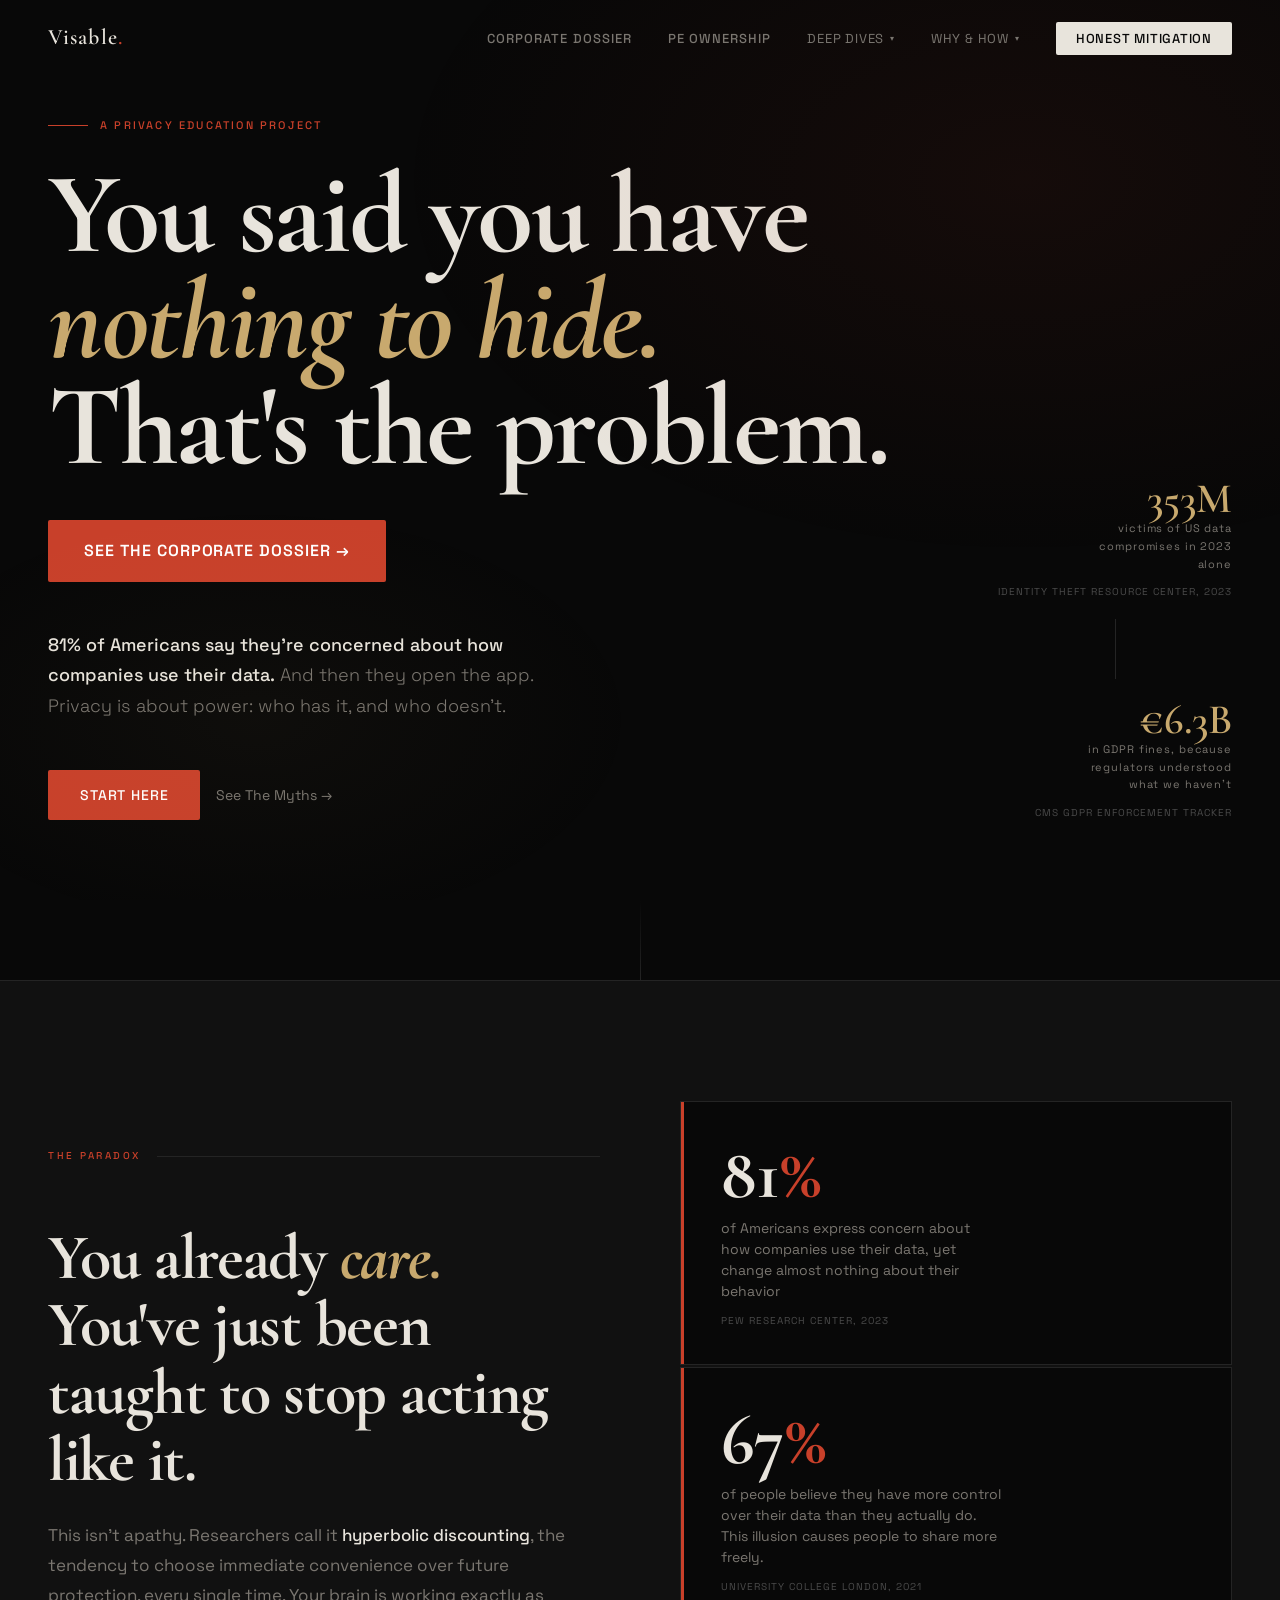
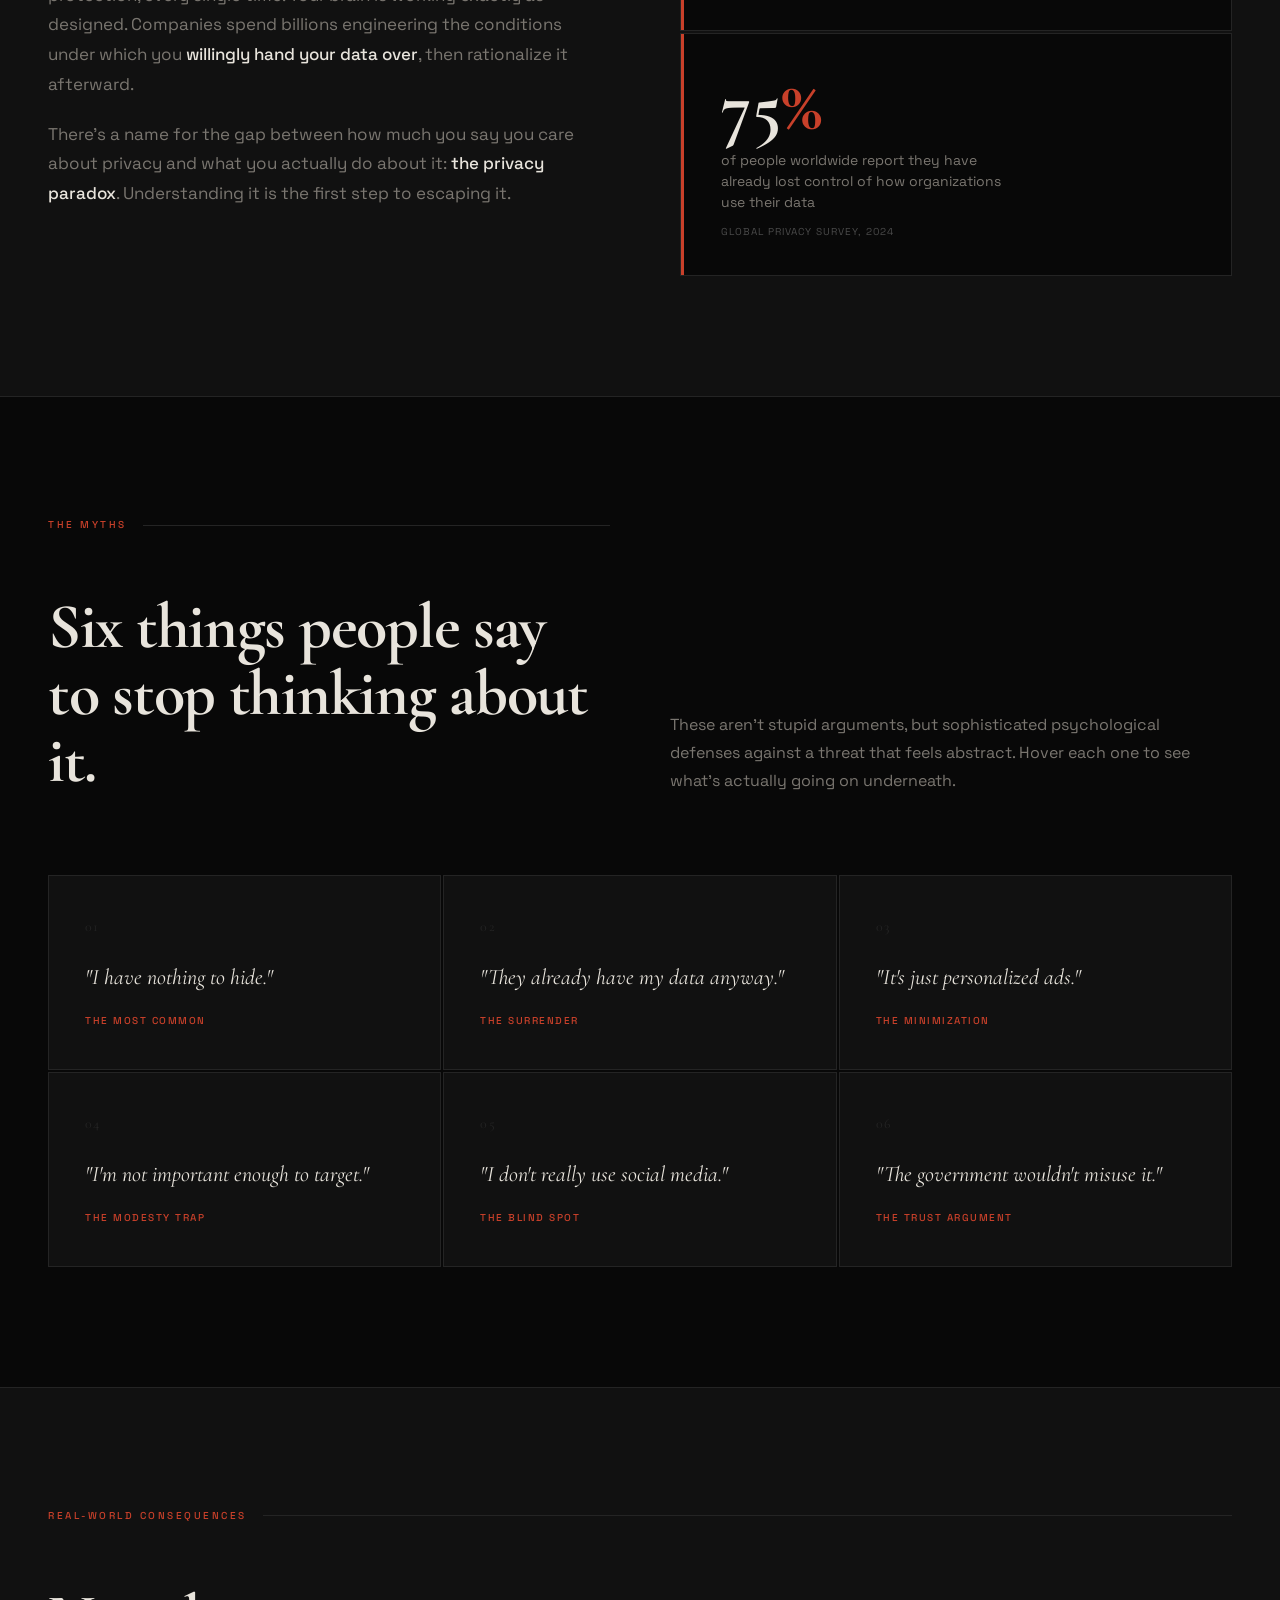
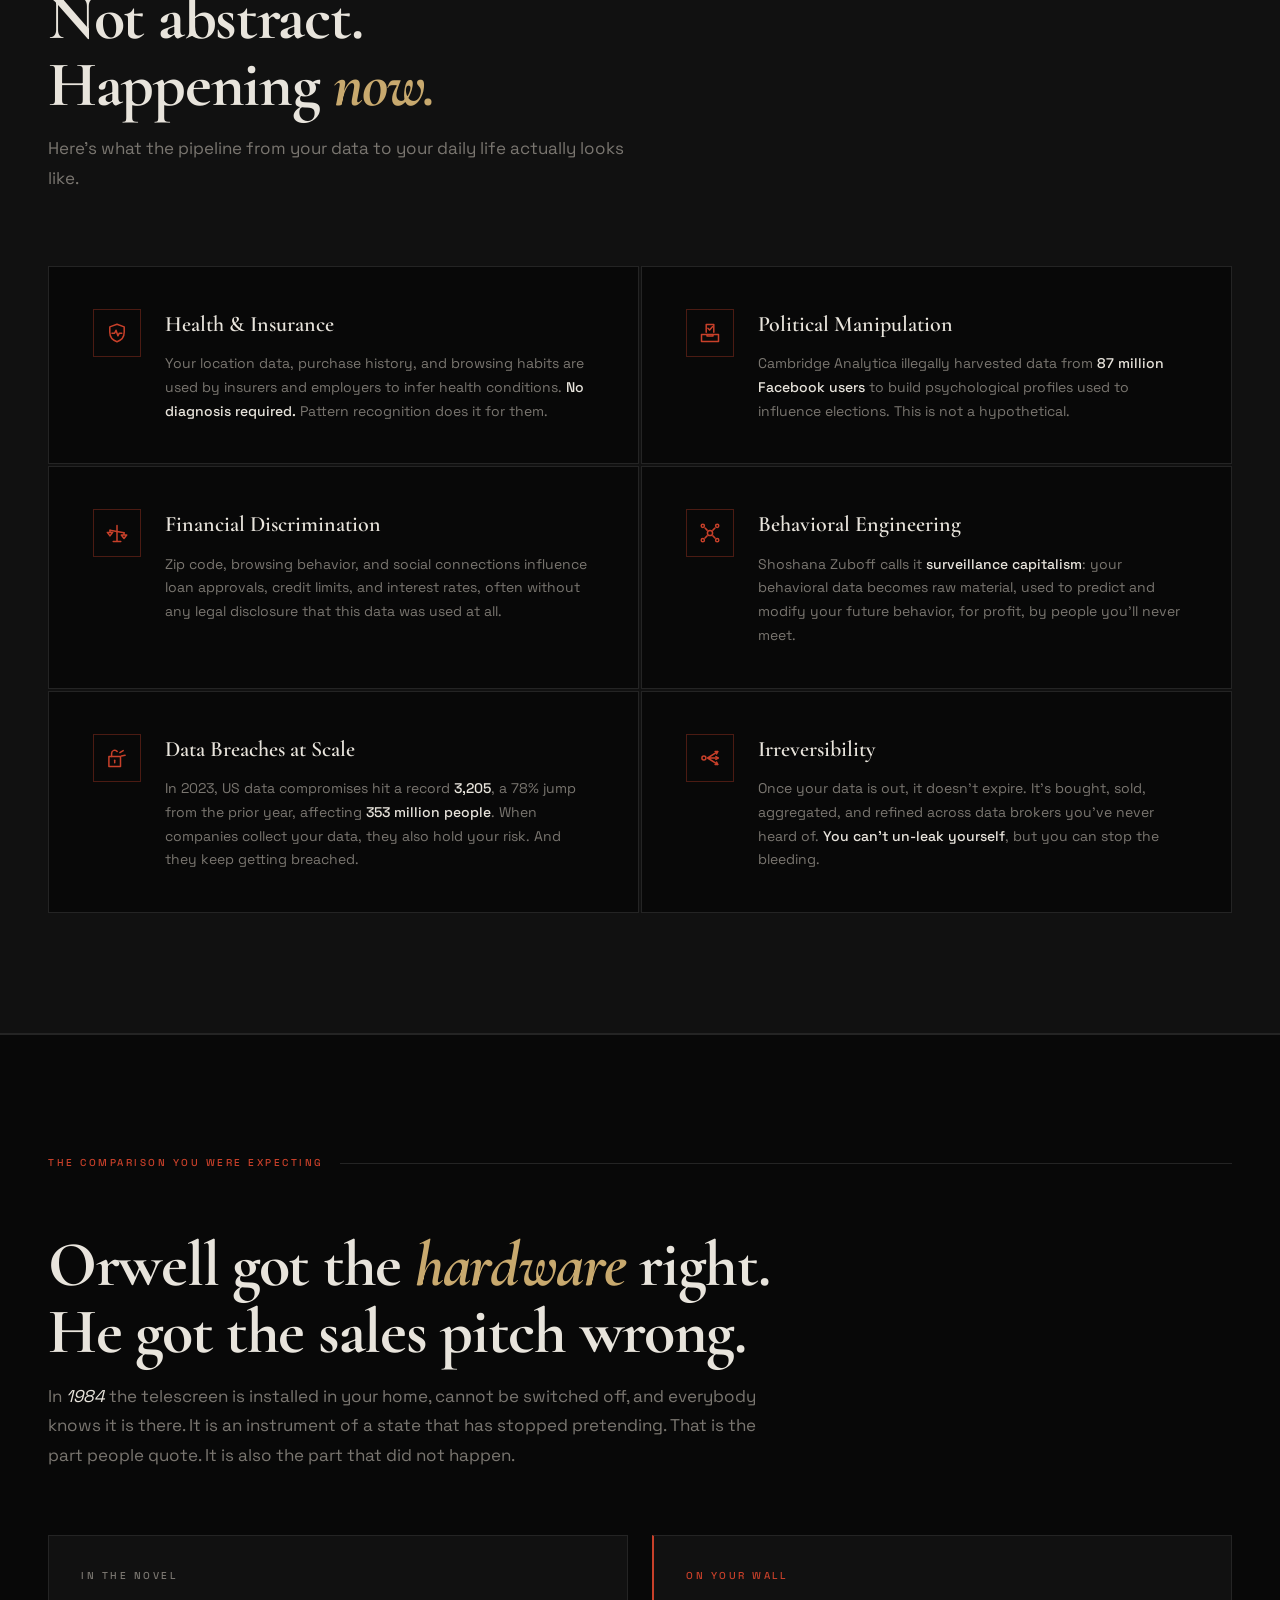
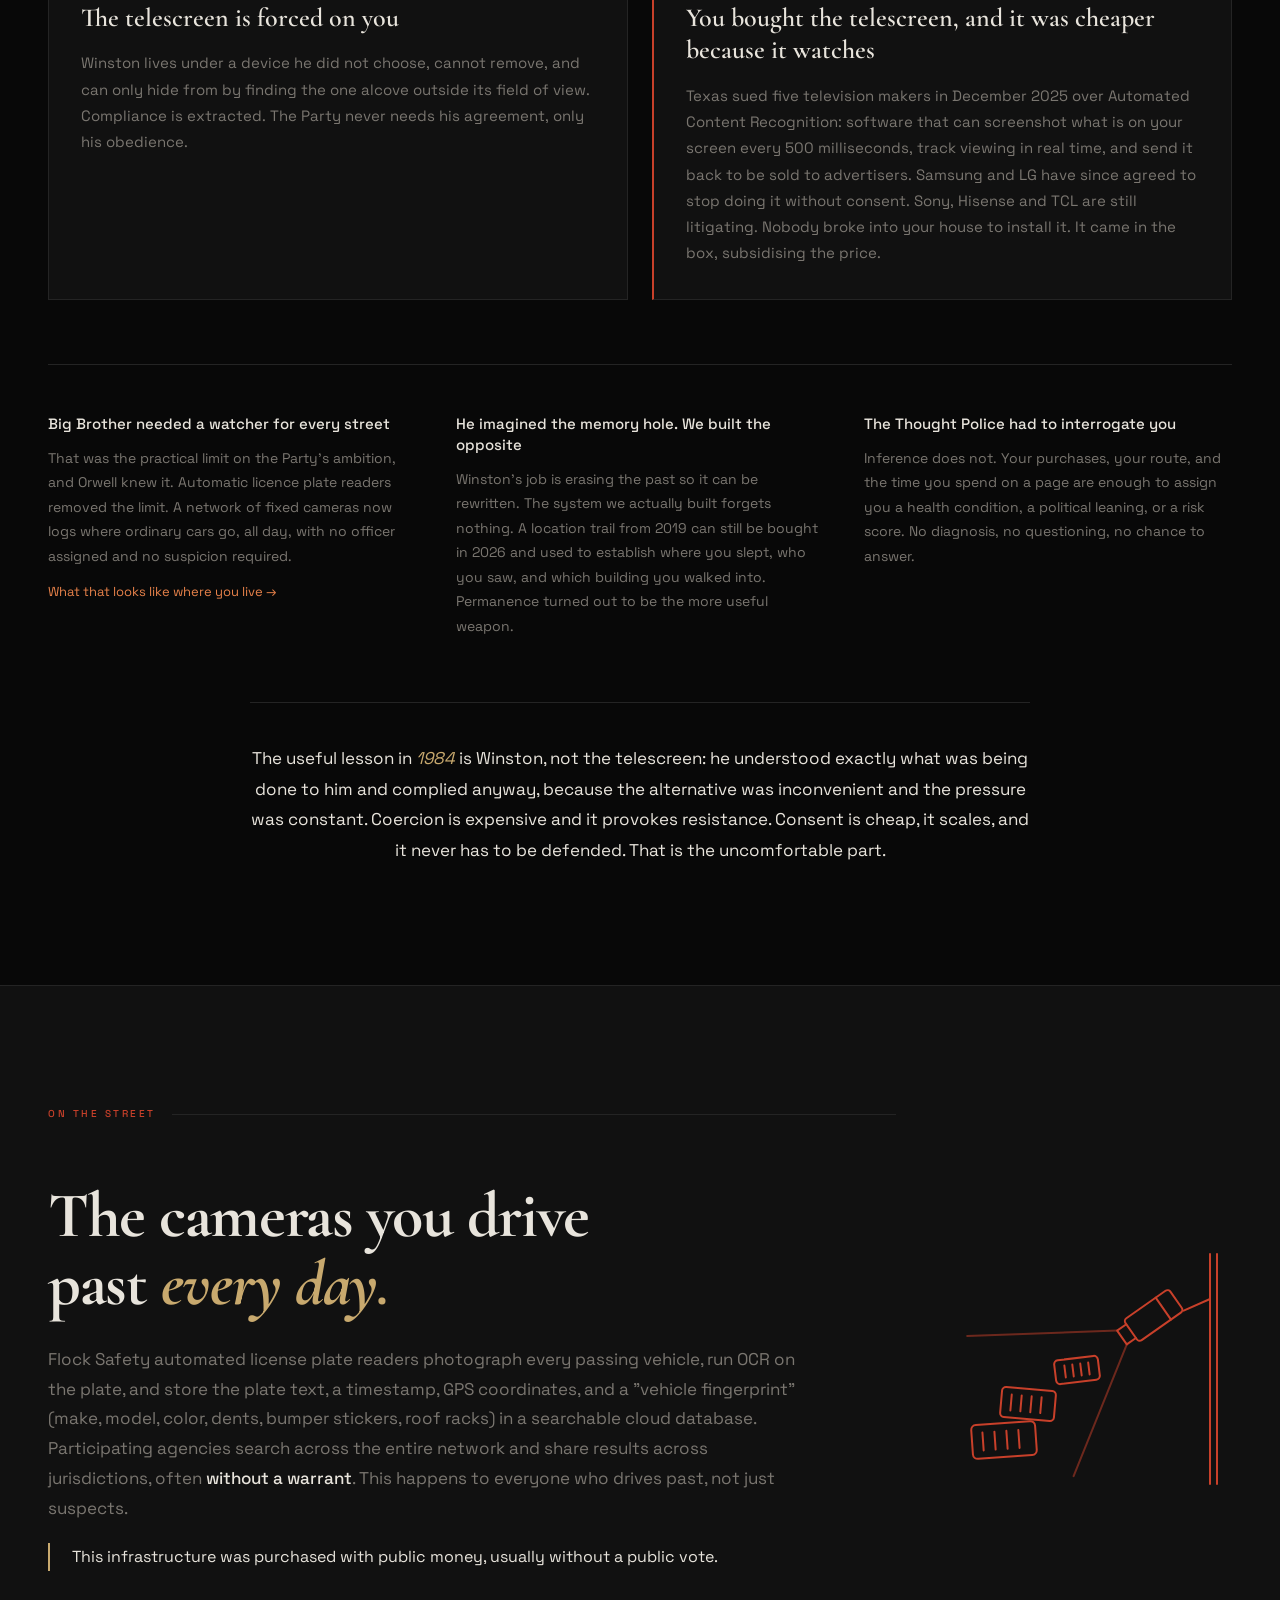
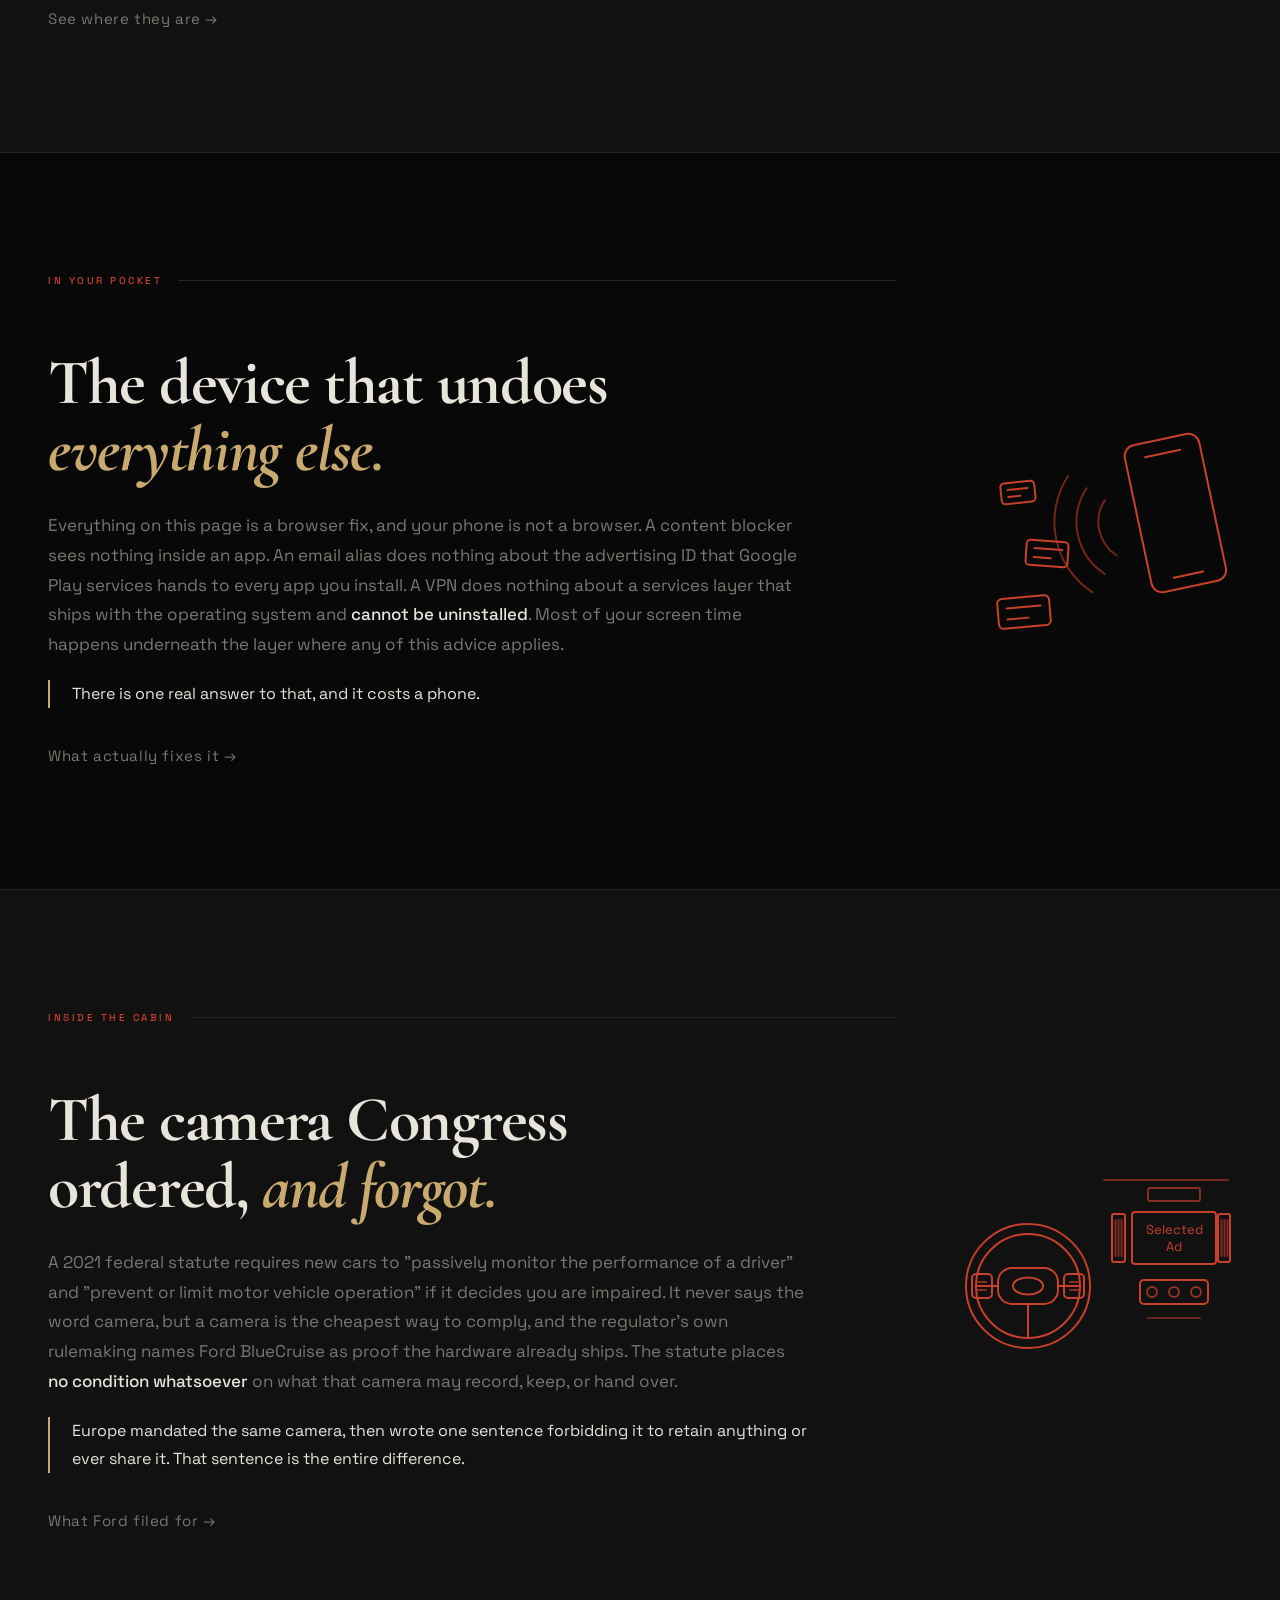
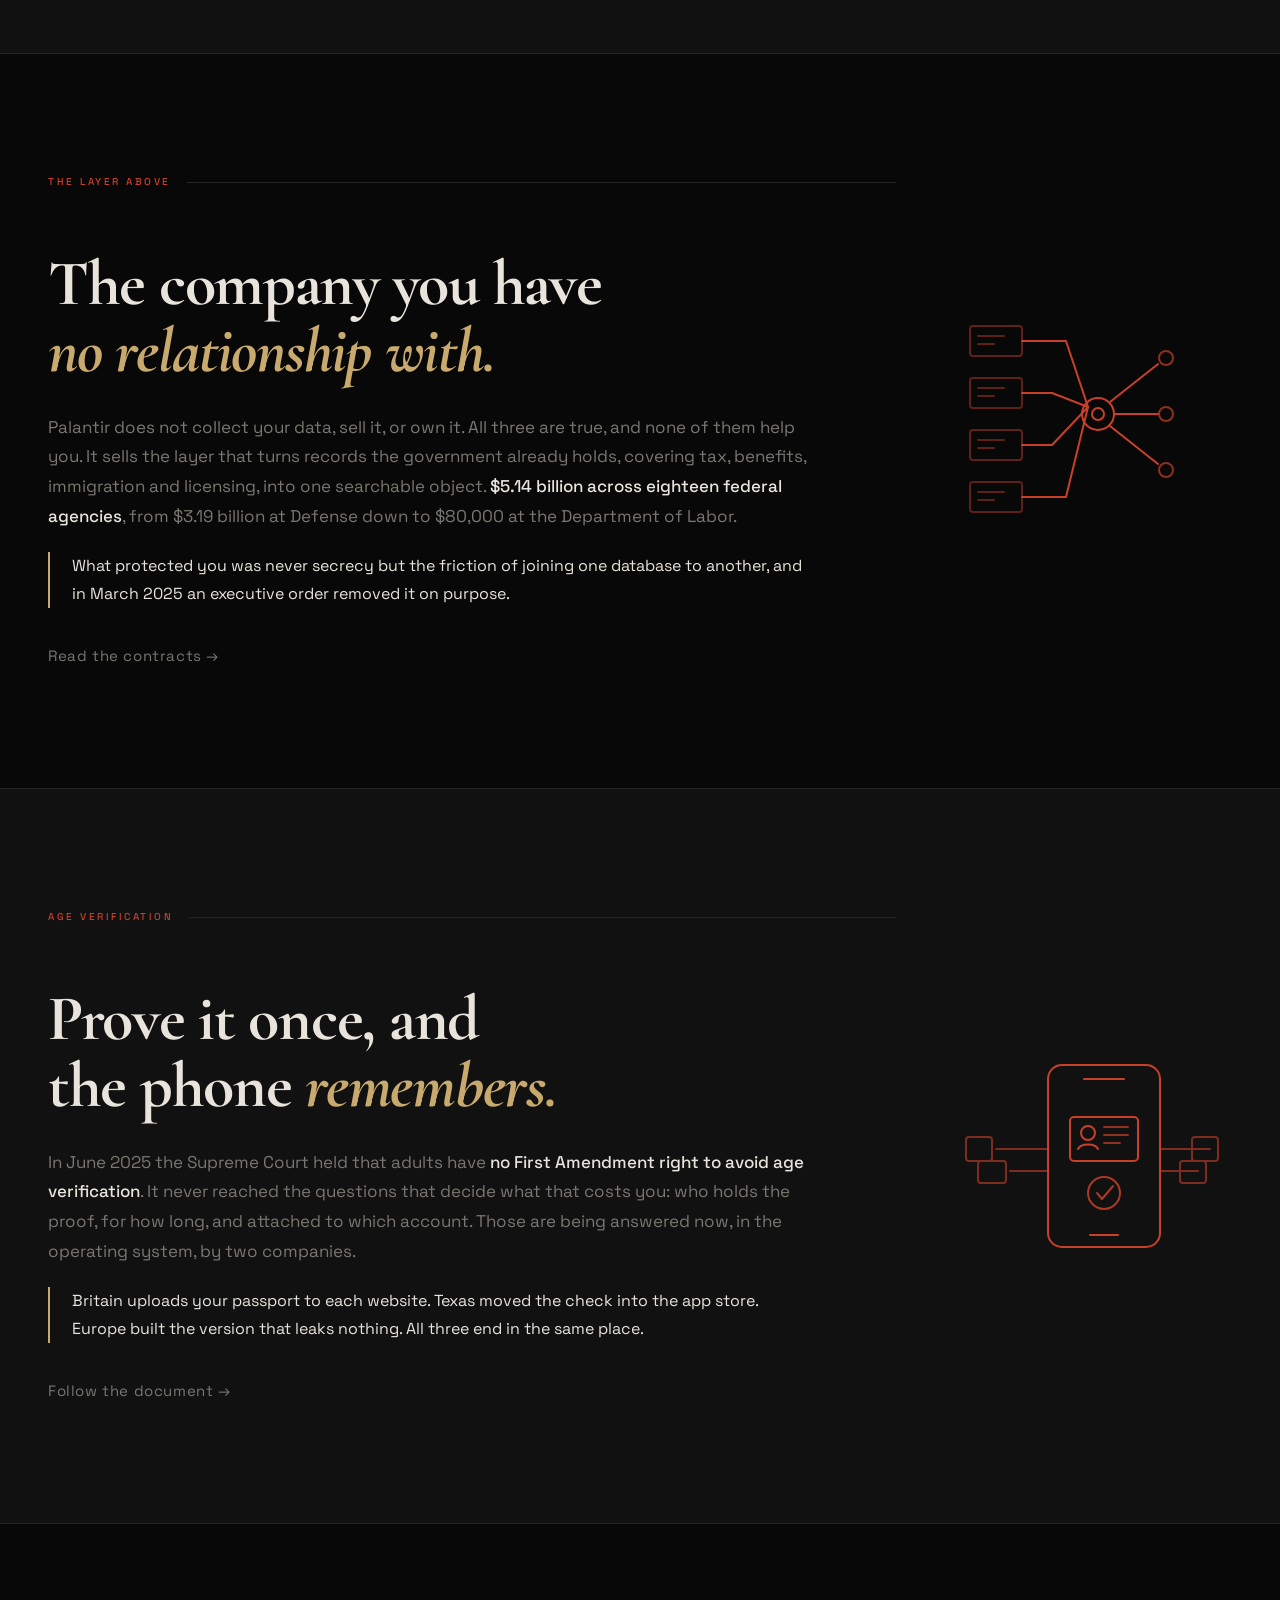
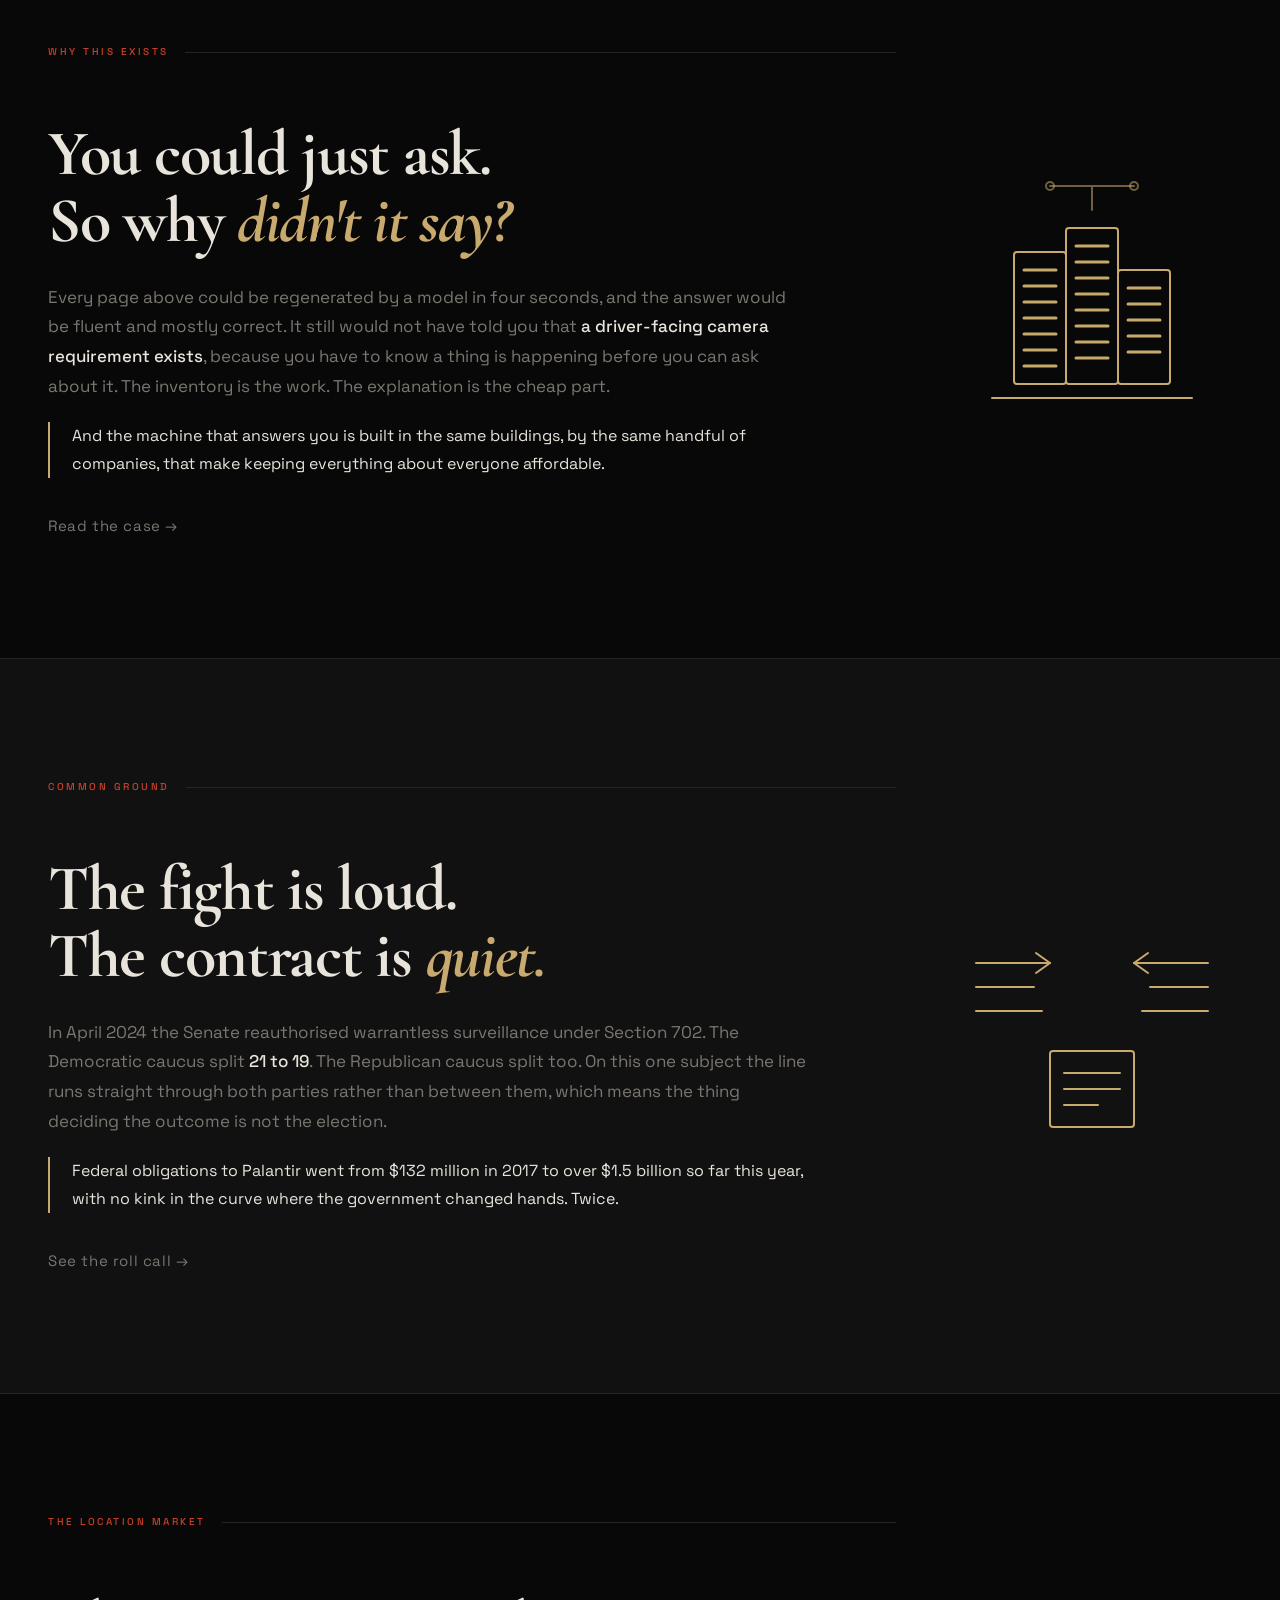
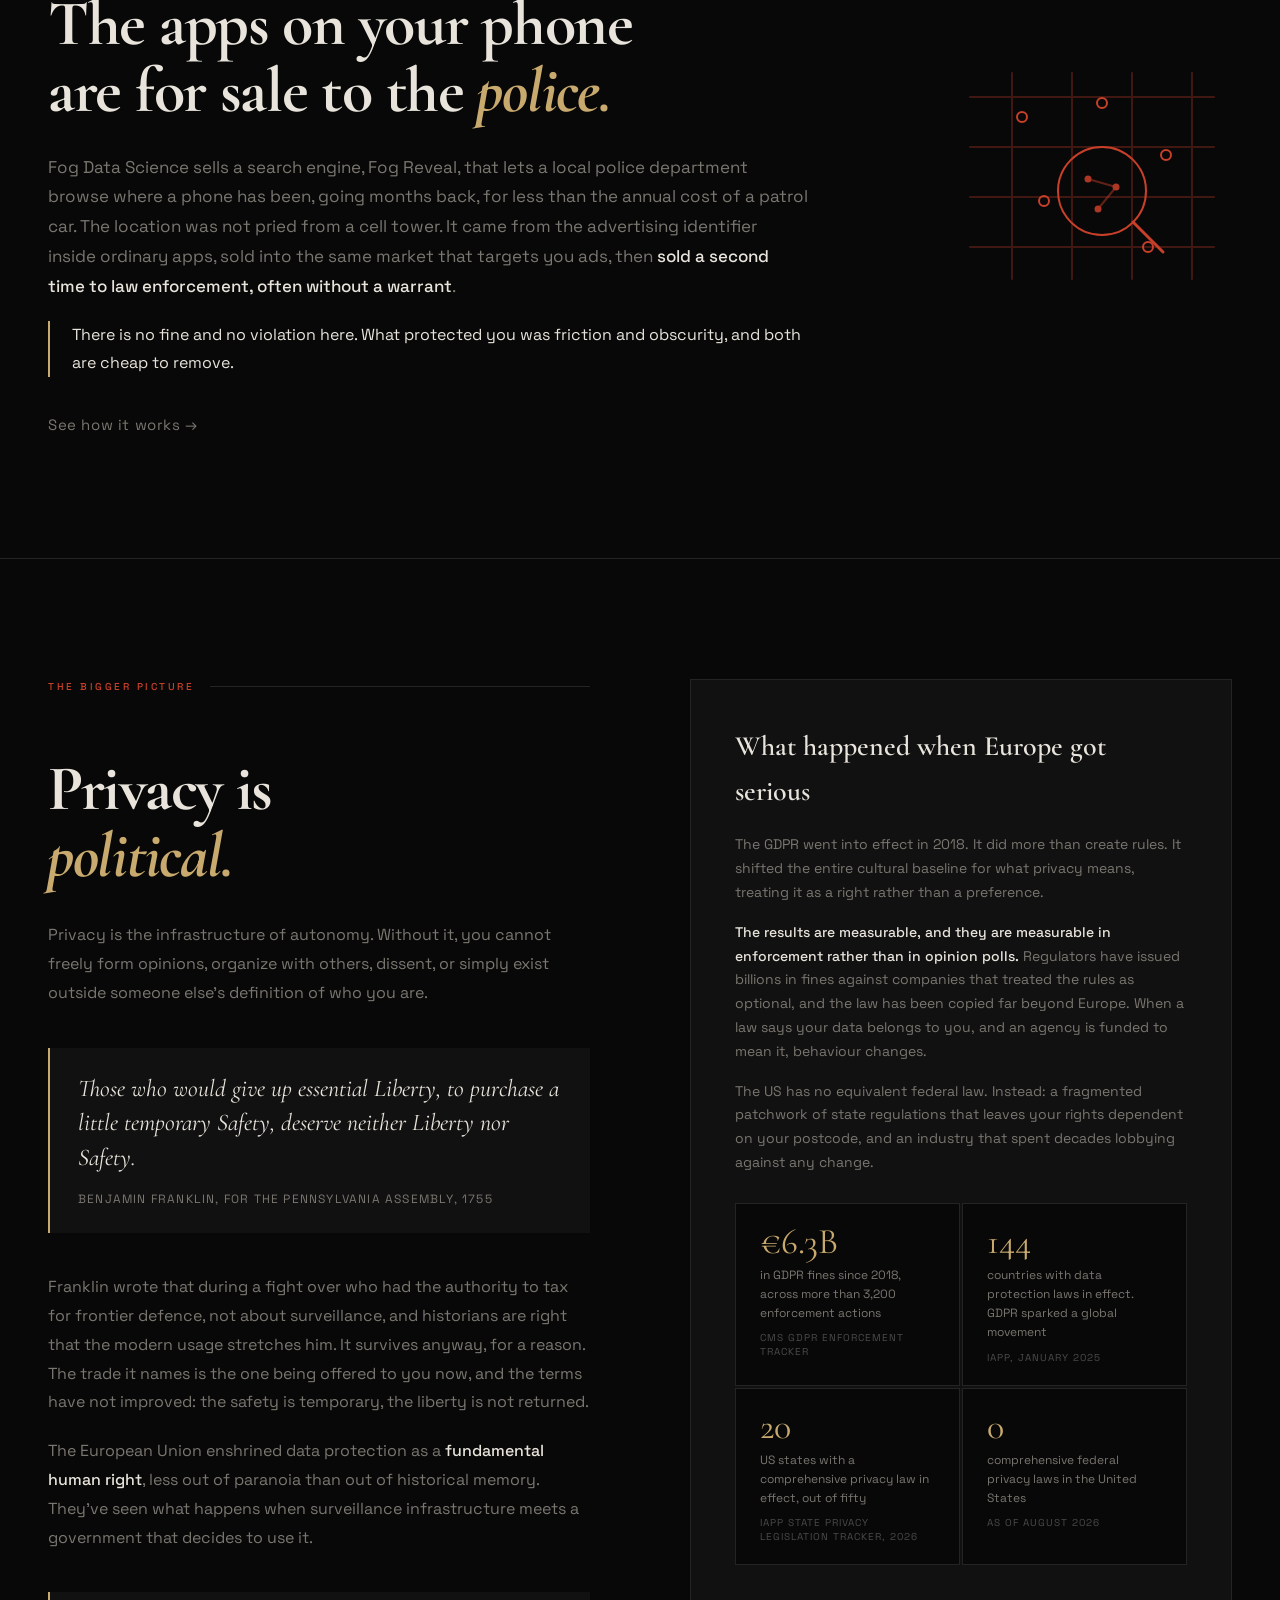
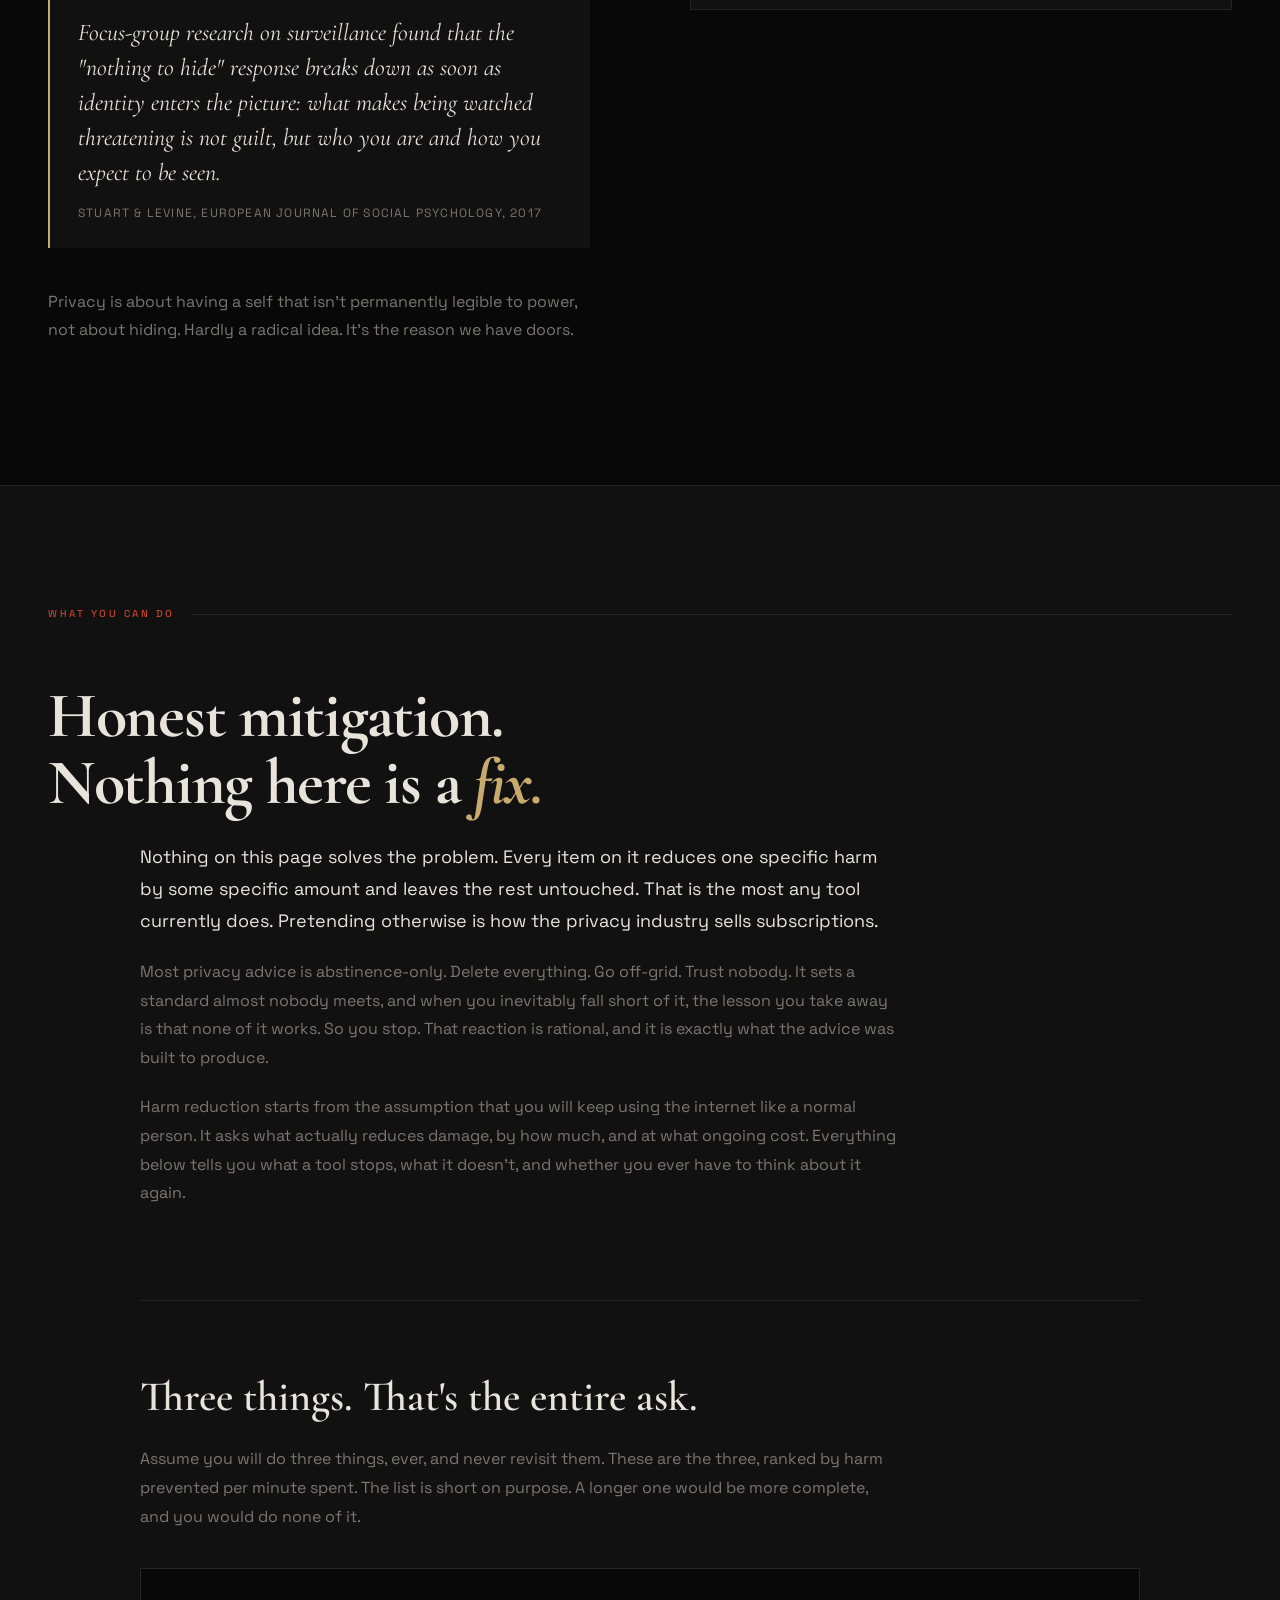
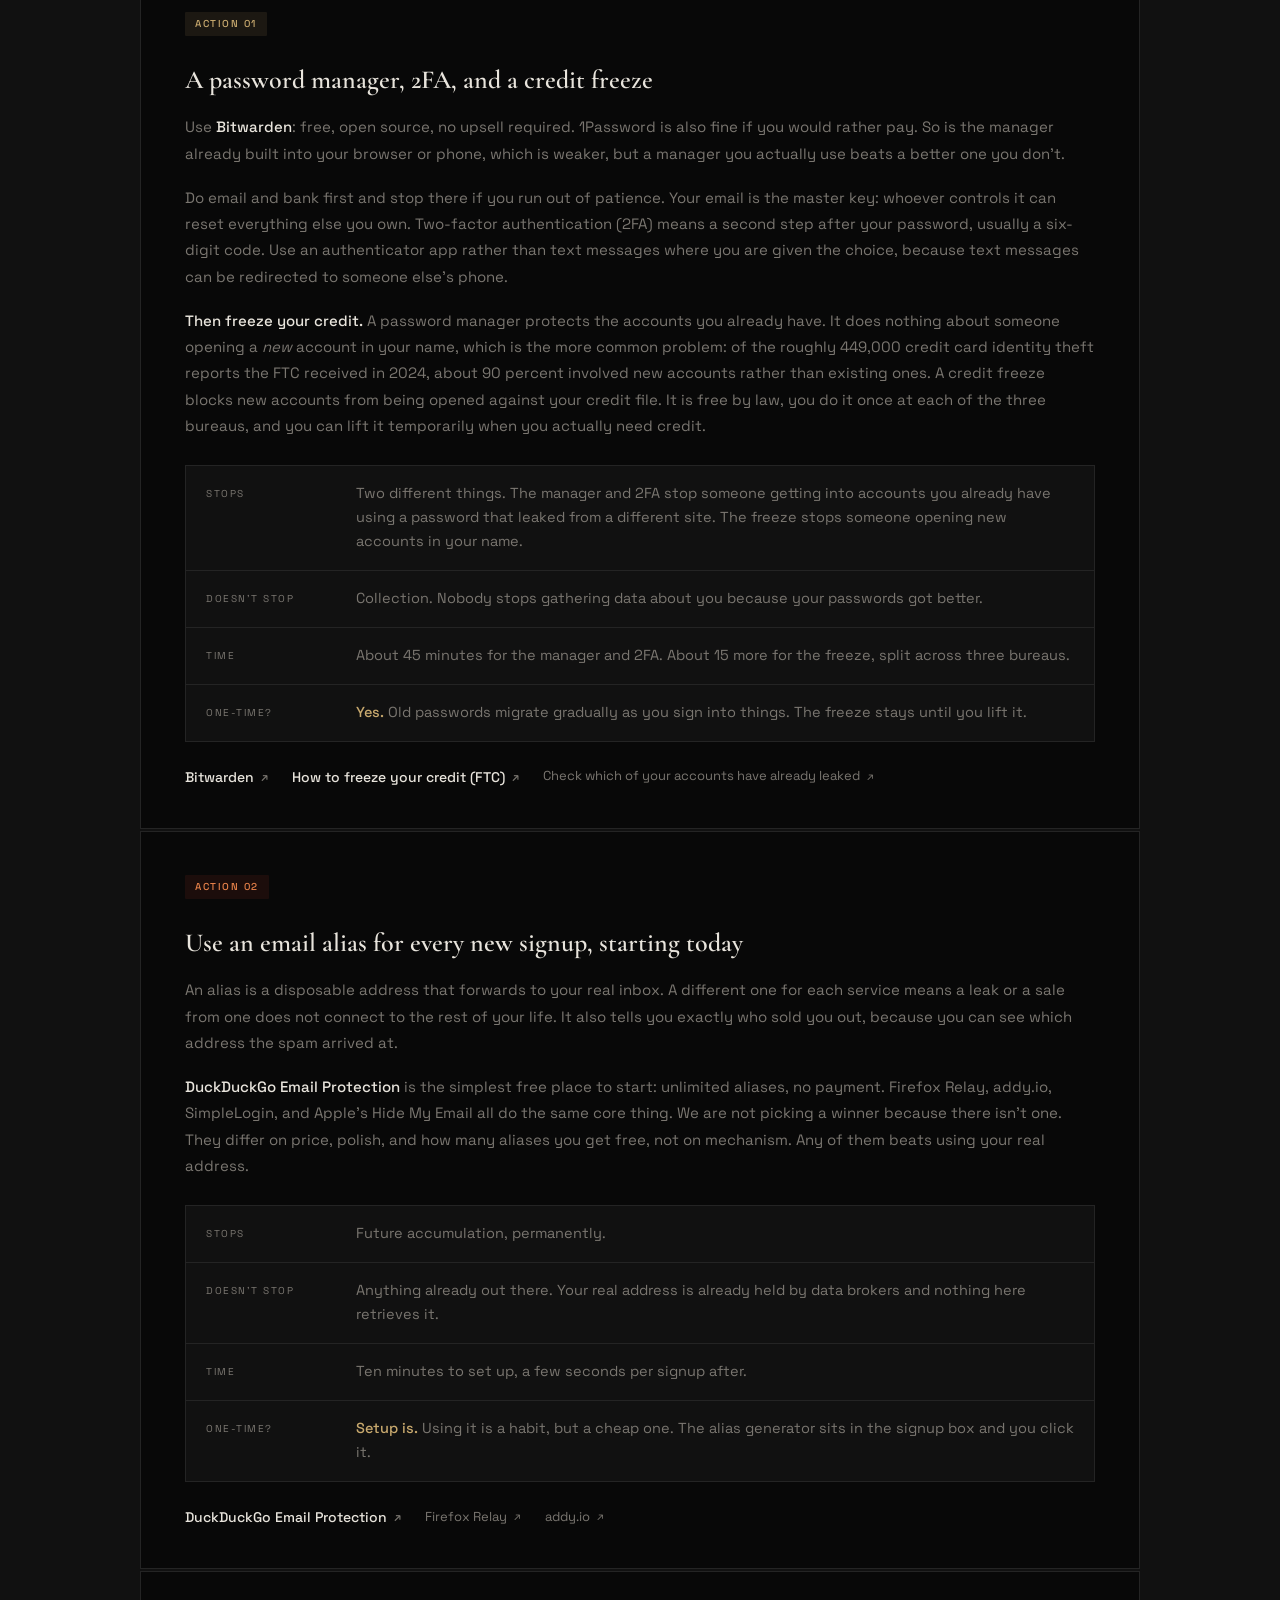
==== commit 3159fdbe: "Merge pull request #2 from Kindhabitlabs/claude/fog-data-science-page-4tt6mi Add a Fog Data Science " ====
--- a/index.html
+++ b/index.html
@@ -38,8 +38,8 @@
         <li><a href="flock.html">Flock Cameras</a></li>
         <li><a href="graphene.html">Your Phone</a></li>
         <li><a href="cars.html">Your Car</a></li>
-        <li><a href="tv.html">Your TV</a></li>
         <li><a href="palantir.html">Palantir</a></li>
+        <li><a href="fog.html">Fog Data Science</a></li>
         <li><a href="age-verification.html">Your ID</a></li>
       </ul>
     </li>
@@ -295,8 +295,7 @@
       <div class="orwell-col">
         <div class="orwell-tag">On your wall</div>
         <h3>You bought the telescreen, and it was cheaper because it watches</h3>
-        <p>The television in most living rooms identifies what is on its screen, several times a minute, and sends the record home to be sold to advertisers. Nobody broke in to install it. It came in the box, and it made the box cheaper: the last set of public accounts from one major manufacturer shows the hardware sold at a loss and every cent of profit coming from the watching.</p>
-        <a href="tv.html" class="orwell-link">What it sends, and how to stop it &rarr;</a>
+        <p>Texas sued five television makers in December 2025 over Automated Content Recognition: software that can screenshot what is on your screen every 500 milliseconds, track viewing in real time, and send it back to be sold to advertisers. Samsung and LG have since agreed to stop doing it without consent. Sony, Hisense and TCL are still litigating. Nobody broke into your house to install it. It came in the box, subsidising the price.</p>
       </div>
     </div>
 
@@ -474,40 +473,6 @@
 </section>
 
 
-<!-- TV TEASER -->
-<section class="tv-teaser" id="tv-teaser">
-  <div class="tv-teaser-inner fade-up">
-    <div class="tv-teaser-copy">
-      <div class="section-label">In The Living Room</div>
-      <h2>Sold at a loss.<br />Paid for by <em>watching you.</em></h2>
-      <p>Most televisions now fingerprint whatever is on the screen, several times a minute, and send the record home to be sold. It does not matter where the picture came from: cable, an app, a disc, or a laptop on the end of an HDMI cable. Vizio's own accounts show why they bother. In 2023 it lost money on every television it sold and made <strong>$364.9 million</strong> from the advertising and data attached to them.</p>
-      <p class="flock-civic-line">There is a settings menu, and there is the answer that does not depend on anyone keeping their word.</p>
-      <a href="tv.html" class="btn-ghost tv-teaser-cta">Why it never goes on the wifi &rarr;</a>
-    </div>
-    <div class="tv-teaser-art" aria-hidden="true">
-      <svg viewBox="0 0 280 250" fill="none">
-        <g stroke="currentColor" stroke-width="2" stroke-linecap="round" stroke-linejoin="round">
-          <rect x="46" y="86" width="188" height="116" rx="4" />
-          <path d="M140 202v18" />
-          <path d="M106 220h68" />
-          <rect x="58" y="98" width="164" height="92" rx="2" opacity=".4" />
-          <g class="tv-scan"><path d="M58 102h164" opacity=".85" /></g>
-          <g class="tv-fp tv-fp-1">
-            <path d="M92 78v-12M100 78v-20M108 78v-8M116 78v-16M124 78v-11" />
-          </g>
-          <g class="tv-fp tv-fp-2">
-            <path d="M140 78v-16M148 78v-9M156 78v-19M164 78v-12M172 78v-7" />
-          </g>
-          <g class="tv-fp tv-fp-3">
-            <path d="M116 78v-10M124 78v-18M132 78v-13M140 78v-21M148 78v-9" />
-          </g>
-        </g>
-      </svg>
-    </div>
-  </div>
-</section>
-
-
 <!-- PALANTIR TEASER -->
 <section class="palantir-teaser" id="palantir-teaser">
   <div class="palantir-teaser-inner fade-up">
@@ -656,6 +621,42 @@
           <g class="cg-doc">
             <rect x="98" y="150" width="84" height="76" rx="3" />
             <path d="M112 172h56M112 188h56M112 204h34" />
+          </g>
+        </g>
+      </svg>
+    </div>
+  </div>
+</section>
+
+<!-- FOG TEASER -->
+<section class="fog-teaser" id="fog-teaser">
+  <div class="fog-teaser-inner fade-up">
+    <div class="fog-teaser-copy">
+      <div class="section-label">The Location Market</div>
+      <h2>The apps on your phone<br />are for sale to the <em>police.</em></h2>
+      <p>Fog Data Science sells a search engine, Fog Reveal, that lets a local police department browse where a phone has been, going months back, for less than the annual cost of a patrol car. The location was not pried from a cell tower. It came from the advertising identifier inside ordinary apps, sold into the same market that targets you ads, then <strong>sold a second time to law enforcement, often without a warrant</strong>.</p>
+      <p class="flock-civic-line">There is no fine and no violation here. What protected you was friction and obscurity, and both are cheap to remove.</p>
+      <a href="fog.html" class="btn-ghost fog-teaser-cta">See how it works →</a>
+    </div>
+    <div class="fog-teaser-art" aria-hidden="true">
+      <svg viewBox="0 0 280 250" fill="none">
+        <g stroke="currentColor" stroke-width="2" stroke-linecap="round" stroke-linejoin="round">
+          <g opacity=".3">
+            <path d="M18 46h244M18 96h244M18 146h244M18 196h244" />
+            <path d="M60 22v206M120 22v206M180 22v206M240 22v206" />
+          </g>
+          <g class="fog-ping fog-ping-1"><circle cx="70" cy="66" r="5" /></g>
+          <g class="fog-ping fog-ping-2"><circle cx="150" cy="52" r="5" /></g>
+          <g class="fog-ping fog-ping-3"><circle cx="214" cy="104" r="5" /></g>
+          <g class="fog-ping fog-ping-4"><circle cx="92" cy="150" r="5" /></g>
+          <g class="fog-ping fog-ping-5"><circle cx="196" cy="196" r="5" /></g>
+          <circle cx="150" cy="140" r="44" />
+          <path d="M181 171l30 30" stroke-width="3" />
+          <g opacity=".85">
+            <circle cx="136" cy="128" r="3.5" fill="currentColor" stroke="none" />
+            <circle cx="164" cy="136" r="3.5" fill="currentColor" stroke="none" />
+            <circle cx="146" cy="158" r="3.5" fill="currentColor" stroke="none" />
+            <path d="M136 128l28 8M164 136l-18 22" opacity=".55" />
           </g>
         </g>
       </svg>
@@ -855,12 +856,6 @@
                 <td data-label="One-time or ongoing"><span class="hm-cadence hm-once">One-time</span> But see the Chrome notice above.</td>
               </tr>
               <tr>
-                <th scope="row" data-label="Tool">Keeping the TV off your wifi<span class="hm-row-note">The settings menu is the fallback</span></th>
-                <td data-label="What it stops">Your television fingerprinting whatever is on screen and sending the record home. A set with no network path has nowhere to send it, whatever the firmware decides to do later. Feed it over HDMI from a box you chose.</td>
-                <td data-label="What it doesn't">Anything the box you plugged in does, and Roku and Fire Stick run the same business. If the TV has to be online, the "viewing information" settings are the fallback: researchers saw the ACR traffic stop when they were switched off, but that was 2024 firmware and nobody decrypted anything. See <a href="tv.html">Your TV</a>.</td>
-                <td data-label="One-time or ongoing"><span class="hm-cadence hm-once">One-time</span> Decline the network at setup. The settings version needs rechecking after firmware updates.</td>
-              </tr>
-              <tr>
                 <th scope="row" data-label="Tool">Email aliases</th>
                 <td data-label="What it stops">Future accumulation, permanently.</td>
                 <td data-label="What it doesn't">Everything collected about you already.</td>
--- a/style.css
+++ b/style.css
@@ -1076,8 +1076,8 @@
     .av-teaser,
     .palantir-teaser,
     .cars-teaser,
-    .tv-teaser,
     .flock-teaser,
+    .fog-teaser,
     .graphene-teaser {
       background: var(--surface);
       border-top: 1px solid var(--border);
@@ -1094,8 +1094,8 @@
     .av-teaser-inner,
     .palantir-teaser-inner,
     .cars-teaser-inner,
-    .tv-teaser-inner,
     .flock-teaser-inner,
+    .fog-teaser-inner,
     .graphene-teaser-inner {
       max-width: 1200px;
       margin: 0 auto;
@@ -1109,16 +1109,16 @@
     .av-teaser-art,
     .palantir-teaser-art,
     .cars-teaser-art,
-    .tv-teaser-art,
     .flock-teaser-art,
+    .fog-teaser-art,
     .graphene-teaser-art { color: var(--accent); }
     .cg-teaser-art svg,
     .why-teaser-art svg,
     .av-teaser-art svg,
     .palantir-teaser-art svg,
     .cars-teaser-art svg,
-    .tv-teaser-art svg,
     .flock-teaser-art svg,
+    .fog-teaser-art svg,
     .graphene-teaser-art svg { width: 100%; height: auto; display: block; }
 
     /* Plates drift, each on its own timing, so the frame never repeats
@@ -1152,6 +1152,7 @@
     .palantir-teaser h2,
     .cars-teaser h2,
     .flock-teaser h2,
+    .fog-teaser h2,
     .graphene-teaser h2 { margin-bottom: 28px; }
     .cg-teaser p,
     .why-teaser p,
@@ -1159,6 +1160,7 @@
     .palantir-teaser p,
     .cars-teaser p,
     .flock-teaser p,
+    .fog-teaser p,
     .graphene-teaser p {
       color: var(--muted);
       font-size: 17px;
@@ -1172,6 +1174,7 @@
     .palantir-teaser p strong,
     .cars-teaser p strong,
     .flock-teaser p strong,
+    .fog-teaser p strong,
     .graphene-teaser p strong { color: var(--text); font-weight: 500; }
     .flock-civic-line {
       border-left: 2px solid var(--gold);
@@ -1184,8 +1187,8 @@
     .av-teaser-cta,
     .palantir-teaser-cta,
     .cars-teaser-cta,
-    .tv-teaser-cta,
     .flock-teaser-cta,
+    .fog-teaser-cta,
     .graphene-teaser-cta {
       margin-top: 16px;
       font-size: 15px;
@@ -1874,24 +1877,24 @@
       .av-teaser-inner,
       .palantir-teaser-inner,
       .cars-teaser-inner,
-      .tv-teaser-inner,
       .flock-teaser-inner,
+      .fog-teaser-inner,
       .graphene-teaser-inner { display: block; position: relative; }
       .cg-teaser-copy,
       .why-teaser-copy,
       .av-teaser-copy,
       .palantir-teaser-copy,
       .cars-teaser-copy,
-      .tv-teaser-copy,
       .flock-teaser-copy,
+      .fog-teaser-copy,
       .graphene-teaser-copy { position: relative; z-index: 1; }
       .cg-teaser-art,
       .why-teaser-art,
       .av-teaser-art,
       .palantir-teaser-art,
       .cars-teaser-art,
-      .tv-teaser-art,
       .flock-teaser-art,
+      .fog-teaser-art,
       .graphene-teaser-art {
         position: absolute;
         top: 50%;
@@ -1907,8 +1910,7 @@
       }
       /* The Graphene teaser sits on --bg, where the same stroke reads harder,
          so it comes down a step to hold the same contrast under the copy. */
-      .graphene-teaser-art,
-      .tv-teaser-art { opacity: 0.18; }
+      .graphene-teaser-art { opacity: 0.18; }
       .flock-block h3 { margin-top: 34px; }
       .manifesto-actions { flex-direction: column; align-items: center; }
       .orwell-grid { grid-template-columns: 1fr; }
@@ -2236,10 +2238,7 @@
     /* Fourth teaser in the run. Cars sits on --surface, so this one drops to
        --bg and loses its top rule, alternating the same way Graphene does
        after Flock. */
-    /* Flipped when the TV teaser was inserted above. The run alternates
-       surface and background, so an eighth teaser inverts everything after
-       it. Cars stays on --surface, TV takes --bg, and this one moves up. */
-    .palantir-teaser { background: var(--surface); border-top: none; }
+    .palantir-teaser { background: var(--bg); border-top: none; }
 
     /* A node graph standing beside the text, alternating sides, echoing the
        camera scenes on Flock and the dashboards on Cars. */
@@ -2304,7 +2303,7 @@
 
     /* Fifth teaser in the run. Palantir sits on --bg, so this one returns to
        --surface and drops the top rule, continuing the alternation. */
-    .av-teaser { background: var(--bg); border-top: none; }
+    .av-teaser { background: var(--surface); border-top: none; }
     .av-teaser-art { color: var(--accent); }
 
     /* A phone holding a credential, answering queries from both sides. The
@@ -2377,7 +2376,7 @@
        read as one very tall band, the same alternation the Graphene teaser
        uses higher up. */
     .why-teaser {
-      background: var(--surface);
+      background: var(--bg);
       border-top: none;
     }
     /* Gold rather than the accent red. The other five teasers are naming a
@@ -2455,7 +2454,7 @@
     /* Seventh teaser in the run. The Why This Exists teaser sits on --bg, so
        this one returns to --surface and drops the top rule. */
     .cg-teaser {
-      background: var(--bg);
+      background: var(--surface);
       border-top: none;
     }
     /* Gold, matching Why This Exists rather than the accent red. Both pages
@@ -2615,95 +2614,84 @@
       .ensh-drain-scene.side-left { left: -95px; }
     }
 
-    /* ---- YOUR TV PAGE ---- */
+    /* ---- FOG DATA SCIENCE PAGE ---- */
     /* Reading column reuses .flock-body / .flock-block / .flock-list /
-       .flock-caveat / .hm-table wholesale, as every page here does. Only the
-       teaser background and the scene layer are new. */
-
-    /* Fourth teaser in the run, following Cars on --surface, so it takes --bg
-       and drops the top hairline. Inserting it is what flips Palantir and
-       everything after it; see the note on .palantir-teaser above. */
-    .tv-teaser { background: var(--bg); border-top: none; }
-
-    /* A set fingerprinting its own screen: a capture line sweeps the panel and
-       the resulting fingerprint lifts off the top and leaves. The drawing is
-       the mechanism of the page, which is that the television reads the
-       picture it is already drawing and sends the reading somewhere else. */
-    @keyframes tv-scan {
-      0%   { transform: translateY(0); opacity: 0; }
-      8%   { opacity: 0.9; }
-      92%  { opacity: 0.9; }
-      100% { transform: translateY(84px); opacity: 0; }
-    }
-    /* Each fingerprint rises out of the top and fades, so the extraction reads
-       as a stream rather than one packet leaving once. Matches the coin lift on
-       the Enshittification page. */
-    @keyframes tv-lift {
-      0%   { opacity: 0; transform: translateY(10px); }
-      25%  { opacity: 1; }
-      100% { opacity: 0; transform: translateY(-30px); }
-    }
-    .tv-scan { animation: tv-scan 4s linear infinite; }
-    .tv-fp   { opacity: 0; animation: tv-lift 4s ease-out infinite; }
-    /* Thirds of the scan cycle, so a fingerprint leaves each time the line has
-       covered another third of the panel. */
-    .tv-fp-2 { animation-delay: -1.33s; }
-    .tv-fp-3 { animation-delay: -2.66s; }
+       .myth-card / .hm-table / .flock-caveat, as every page before it does.
+       The teaser layout rules live in the shared teaser selector block higher
+       up; only the deltas are here, following the per-page convention. */
+
+    /* Last teaser in the run, placed after Common Ground, which sits on
+       --surface. This one drops to --bg and loses its top rule, the same
+       alternation Graphene and Palantir use, so the two do not read as one
+       band before the civic section. */
+    .fog-teaser { background: var(--bg); border-top: none; }
+    /* Accent red rather than gold: this teaser names a specific harm, like the
+       other Deep Dive teasers, rather than arguing the site's method. */
+    .fog-teaser-art { color: var(--accent); }
+
+    /* The signals blink on a stagger, so the scatter reads as a location feed
+       being searched rather than a static map. Opacity only, so no
+       transform-origin is needed on the individual dots. */
+    @keyframes fog-ping {
+      0%, 100% { opacity: 0.3; }
+      50%      { opacity: 0.95; }
+    }
+    .fog-ping-1 { animation: fog-ping 4.5s ease-in-out infinite; }
+    .fog-ping-2 { animation: fog-ping 4.5s ease-in-out infinite -0.9s; }
+    .fog-ping-3 { animation: fog-ping 4.5s ease-in-out infinite -1.8s; }
+    .fog-ping-4 { animation: fog-ping 4.5s ease-in-out infinite -2.7s; }
+    .fog-ping-5 { animation: fog-ping 4.5s ease-in-out infinite -3.6s; }
     @media (prefers-reduced-motion: reduce) {
-      .tv-scan, .tv-fp { animation: none; }
-      /* Static fallback: one fingerprint sitting above the set, which still
-         reads as the picture leaving. */
-      .tv-fp-1 { opacity: 0.6; }
-    }
-
-    /* Scene layer, following .cars-dash-layer and .ensh-drain-layer. */
-    .tv-glow-layer {
+      .fog-ping-1, .fog-ping-2, .fog-ping-3, .fog-ping-4, .fog-ping-5 {
+        animation: none;
+        opacity: 0.6;
+      }
+    }
+
+    /* Scene layer, following .palantir-node-layer and the other scene layers.
+       A magnifying glass over a scatter of location signals: the drawing is the
+       argument, a feed of ordinary movement being searched. */
+    .fog-map-layer {
       position: absolute;
       inset: 0;
       overflow: hidden;
       pointer-events: none;
       z-index: 0;
     }
-    .tv-glow-scene {
+    .fog-map-scene {
       position: absolute;
       width: 240px;
       /* aspect-ratio pins the height; without it the absolutely positioned box
          collapses, the same trap as every other scene layer here. */
       aspect-ratio: 280 / 250;
       color: var(--accent);
-      opacity: 0.24;
-    }
-    .tv-glow-scene svg { width: 100%; height: 100%; display: block; }
-    .tv-glow-scene.side-right { right: 16px; }
-    /* Not mirrored. The set is symmetrical and the fingerprints leave upward,
-       so flipping it would change nothing except the stand. */
-    .tv-glow-scene.side-left { left: 16px; }
+      opacity: 0.4;
+    }
+    .fog-map-scene svg { width: 100%; height: 100%; display: block; }
+    .fog-map-scene.side-right { right: 16px; }
+    /* Not mirrored: the drawing is symmetrical about the glass, so flipping it
+       would change nothing. */
+    .fog-map-scene.side-left { left: 16px; }
     /* Pinned in pixels so it lands beside the h1 rather than drifting with page
        length, and clear of the rule that .section-label trails behind it. */
-    .glow-scene-1 { top: 190px; }
-    .glow-scene-2 { top: 33%; }
-    .glow-scene-3 { top: 59%; }
-    .glow-scene-4 { top: 83%; }
-    /* Offset per scene so the four sets are never scanning in unison. */
-    .glow-scene-2 .tv-scan { animation-delay: -1.1s; }
-    .glow-scene-3 .tv-scan { animation-delay: -2.4s; }
-    .glow-scene-4 .tv-scan { animation-delay: -3.2s; }
-    .glow-scene-2 .tv-fp-1 { animation-delay: -1.1s; }
-    .glow-scene-2 .tv-fp-2 { animation-delay: -2.43s; }
-    .glow-scene-2 .tv-fp-3 { animation-delay: -3.76s; }
-    .glow-scene-3 .tv-fp-1 { animation-delay: -2.4s; }
-    .glow-scene-3 .tv-fp-2 { animation-delay: -3.73s; }
-    .glow-scene-3 .tv-fp-3 { animation-delay: -1.06s; }
-    .glow-scene-4 .tv-fp-1 { animation-delay: -3.2s; }
-    .glow-scene-4 .tv-fp-2 { animation-delay: -0.53s; }
-    .glow-scene-4 .tv-fp-3 { animation-delay: -1.86s; }
+    .fog-scene-1 { top: 190px; }
+    .fog-scene-2 { top: 30%; }
+    .fog-scene-3 { top: 55%; }
+    .fog-scene-4 { top: 79%; }
+    /* Offset per scene so the four feeds are never blinking in unison. */
+    .fog-scene-2 .fog-ping-1 { animation-delay: -1.1s; }
+    .fog-scene-2 .fog-ping-3 { animation-delay: -2.9s; }
+    .fog-scene-3 .fog-ping-1 { animation-delay: -2.4s; }
+    .fog-scene-3 .fog-ping-3 { animation-delay: -0.6s; }
+    .fog-scene-4 .fog-ping-1 { animation-delay: -3.6s; }
+    .fog-scene-4 .fog-ping-3 { animation-delay: -1.5s; }
     @media (max-width: 1200px) {
-      .tv-glow-scene { opacity: 0.17; }
-      .tv-glow-scene.side-right { right: -70px; }
-      .tv-glow-scene.side-left { left: -70px; }
+      .fog-map-scene { opacity: 0.2; }
+      .fog-map-scene.side-right { right: -70px; }
+      .fog-map-scene.side-left { left: -70px; }
     }
     @media (max-width: 1000px) {
-      .tv-glow-scene { width: 205px; opacity: 0.13; }
-      .tv-glow-scene.side-right { right: -95px; }
-      .tv-glow-scene.side-left { left: -95px; }
-    }
+      .fog-map-scene { width: 200px; opacity: 0.15; }
+      .fog-map-scene.side-right { right: -95px; }
+      .fog-map-scene.side-left { left: -95px; }
+    }
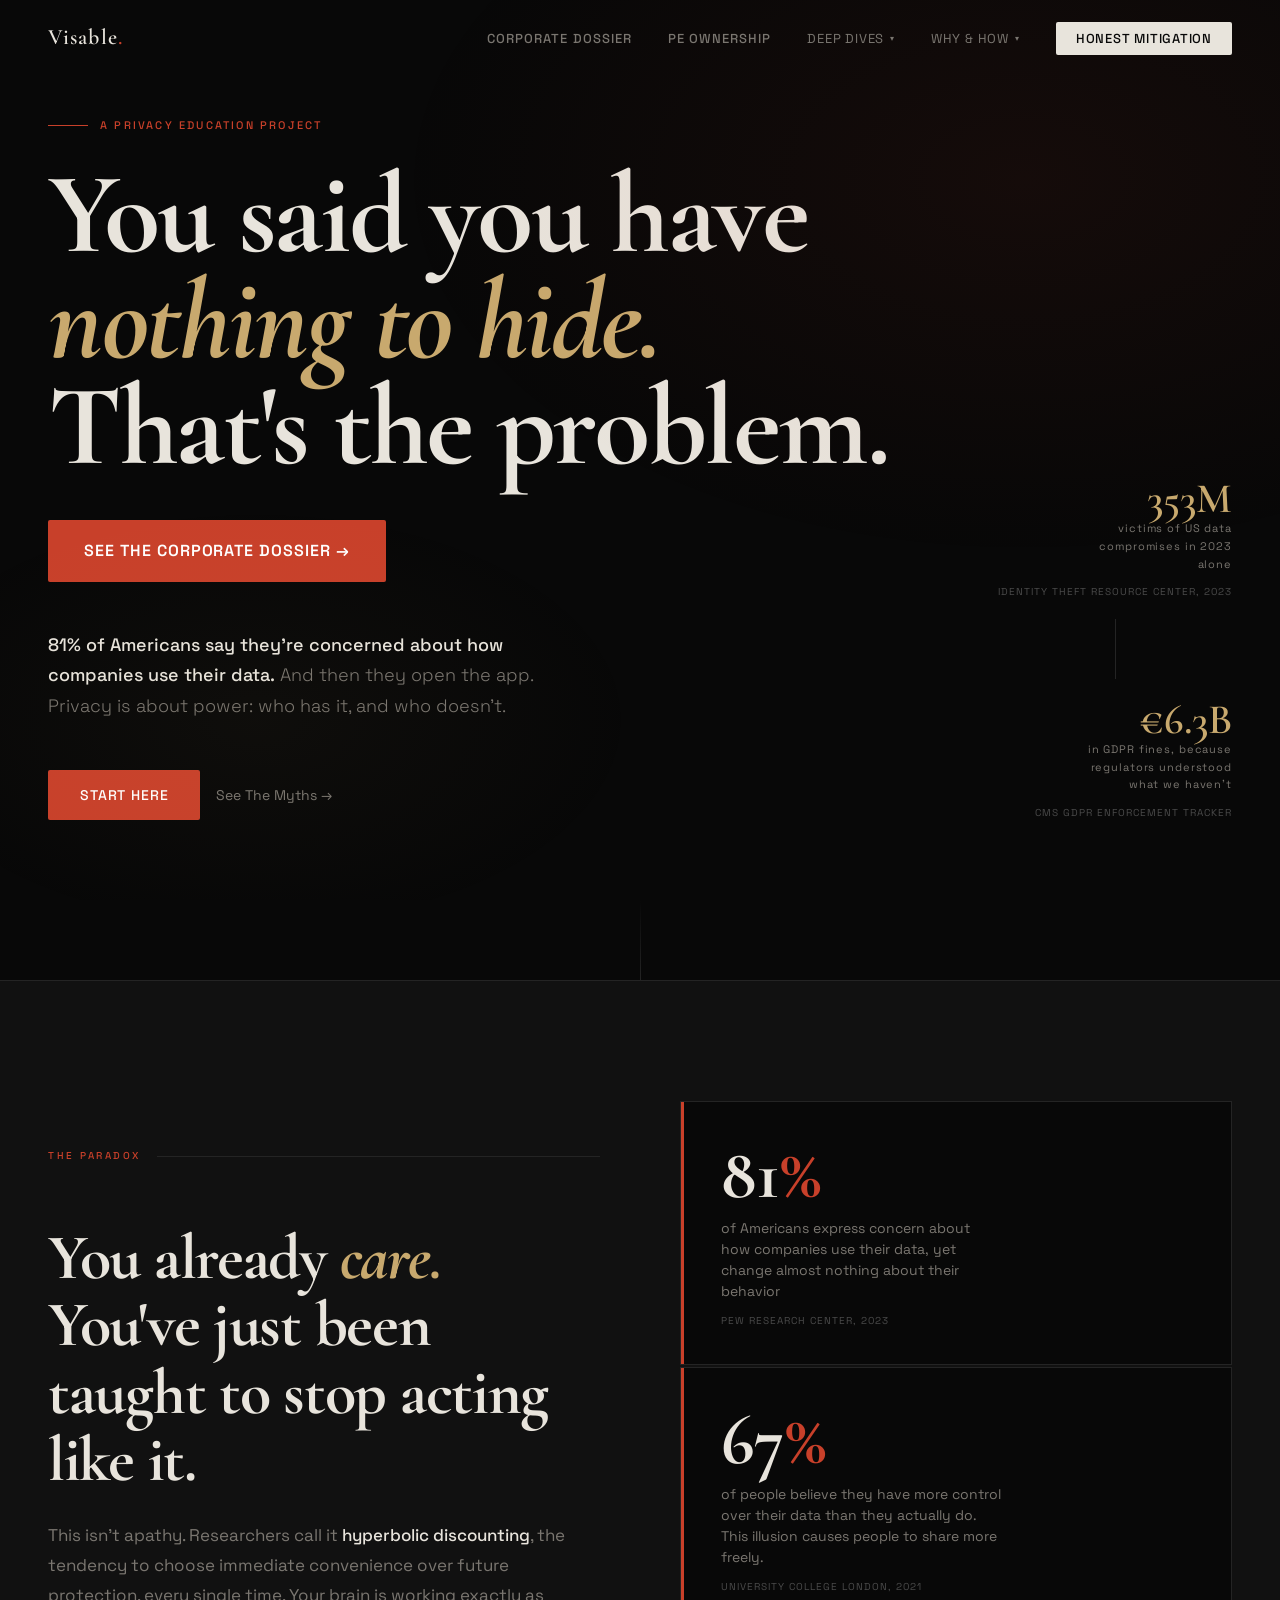
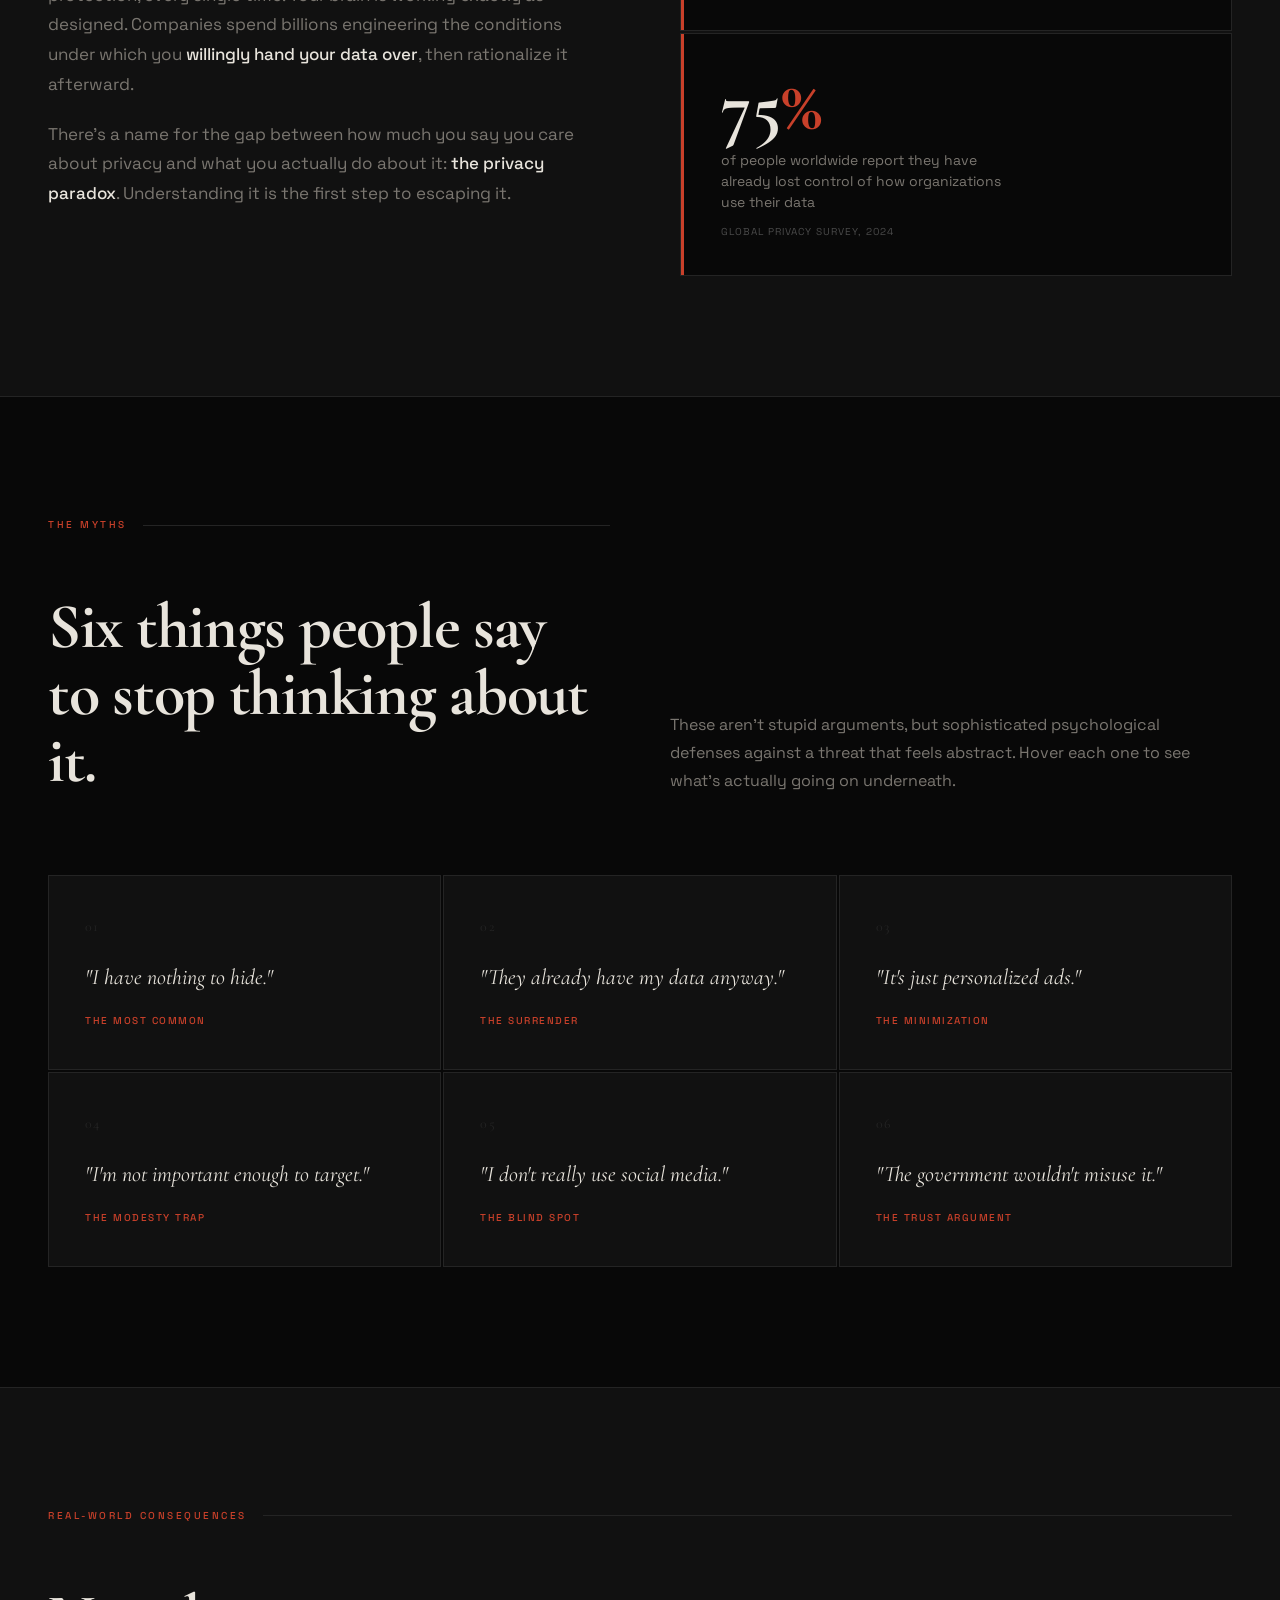
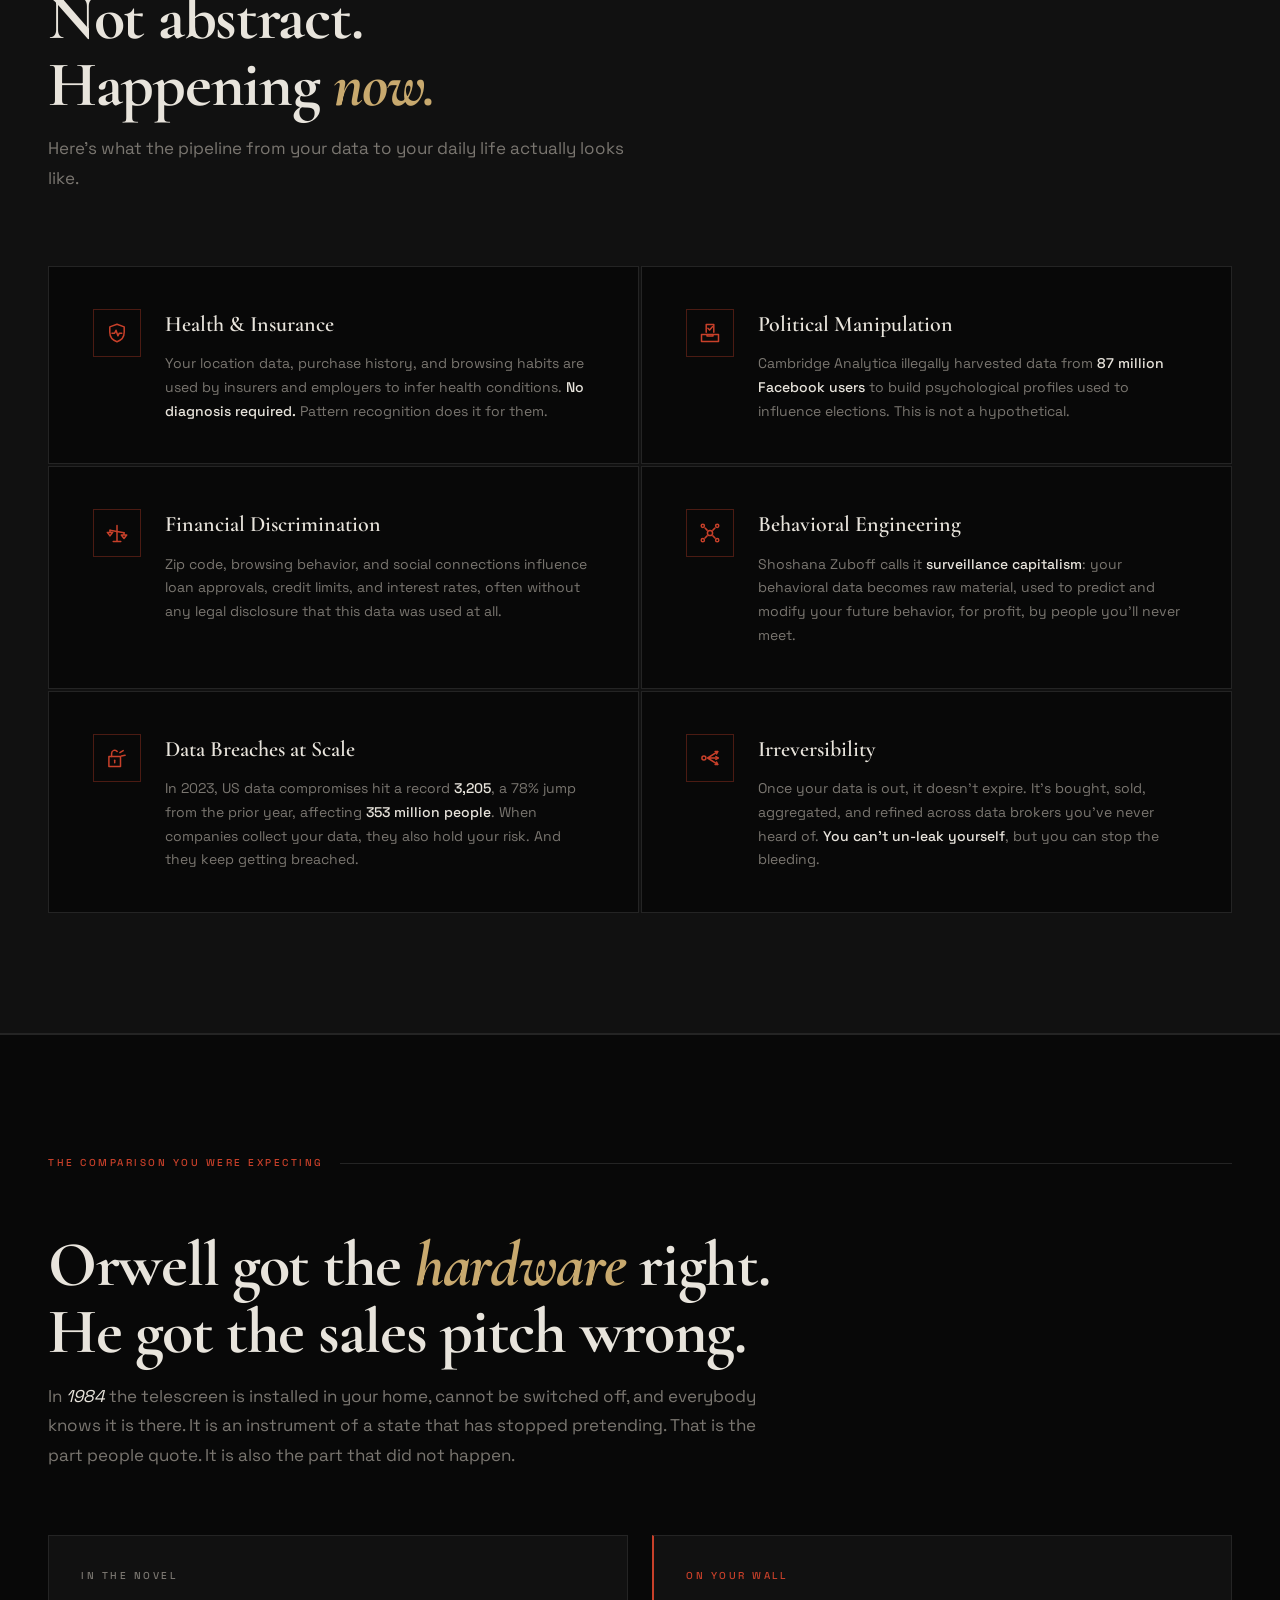
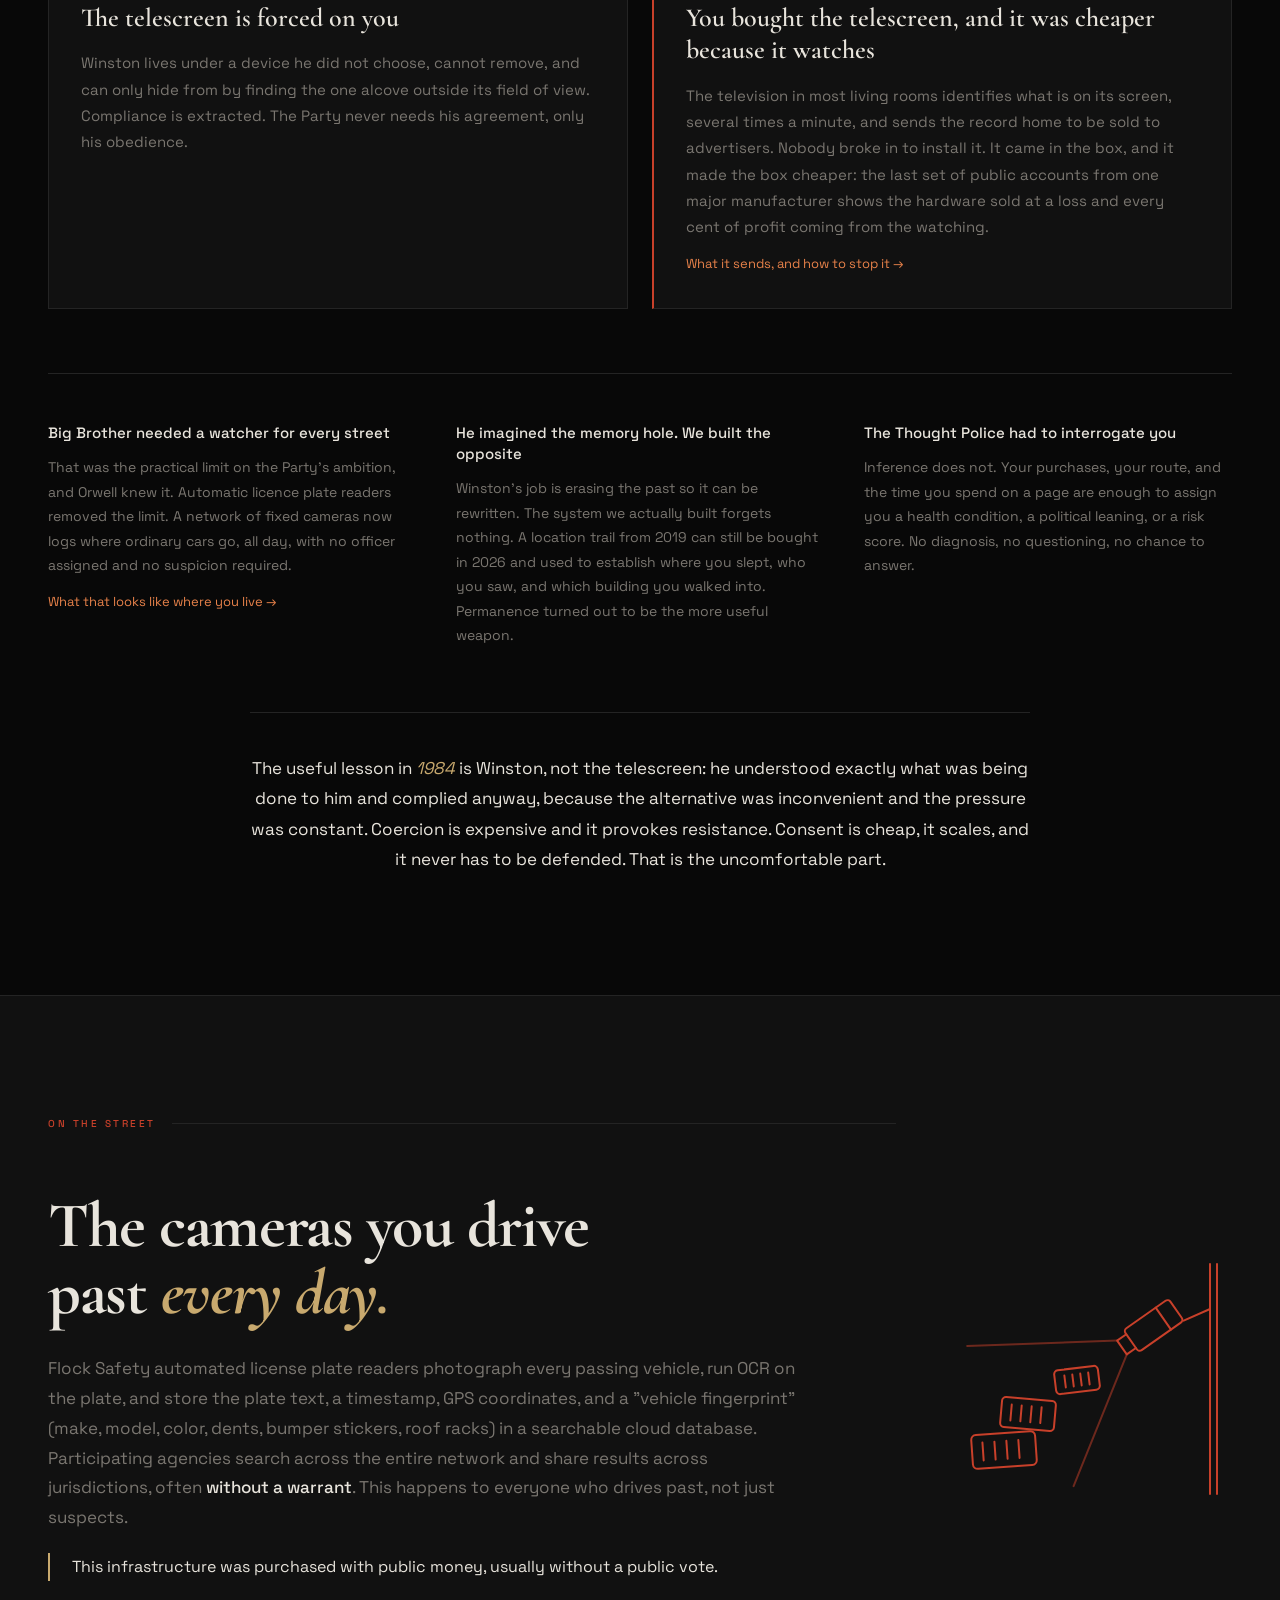
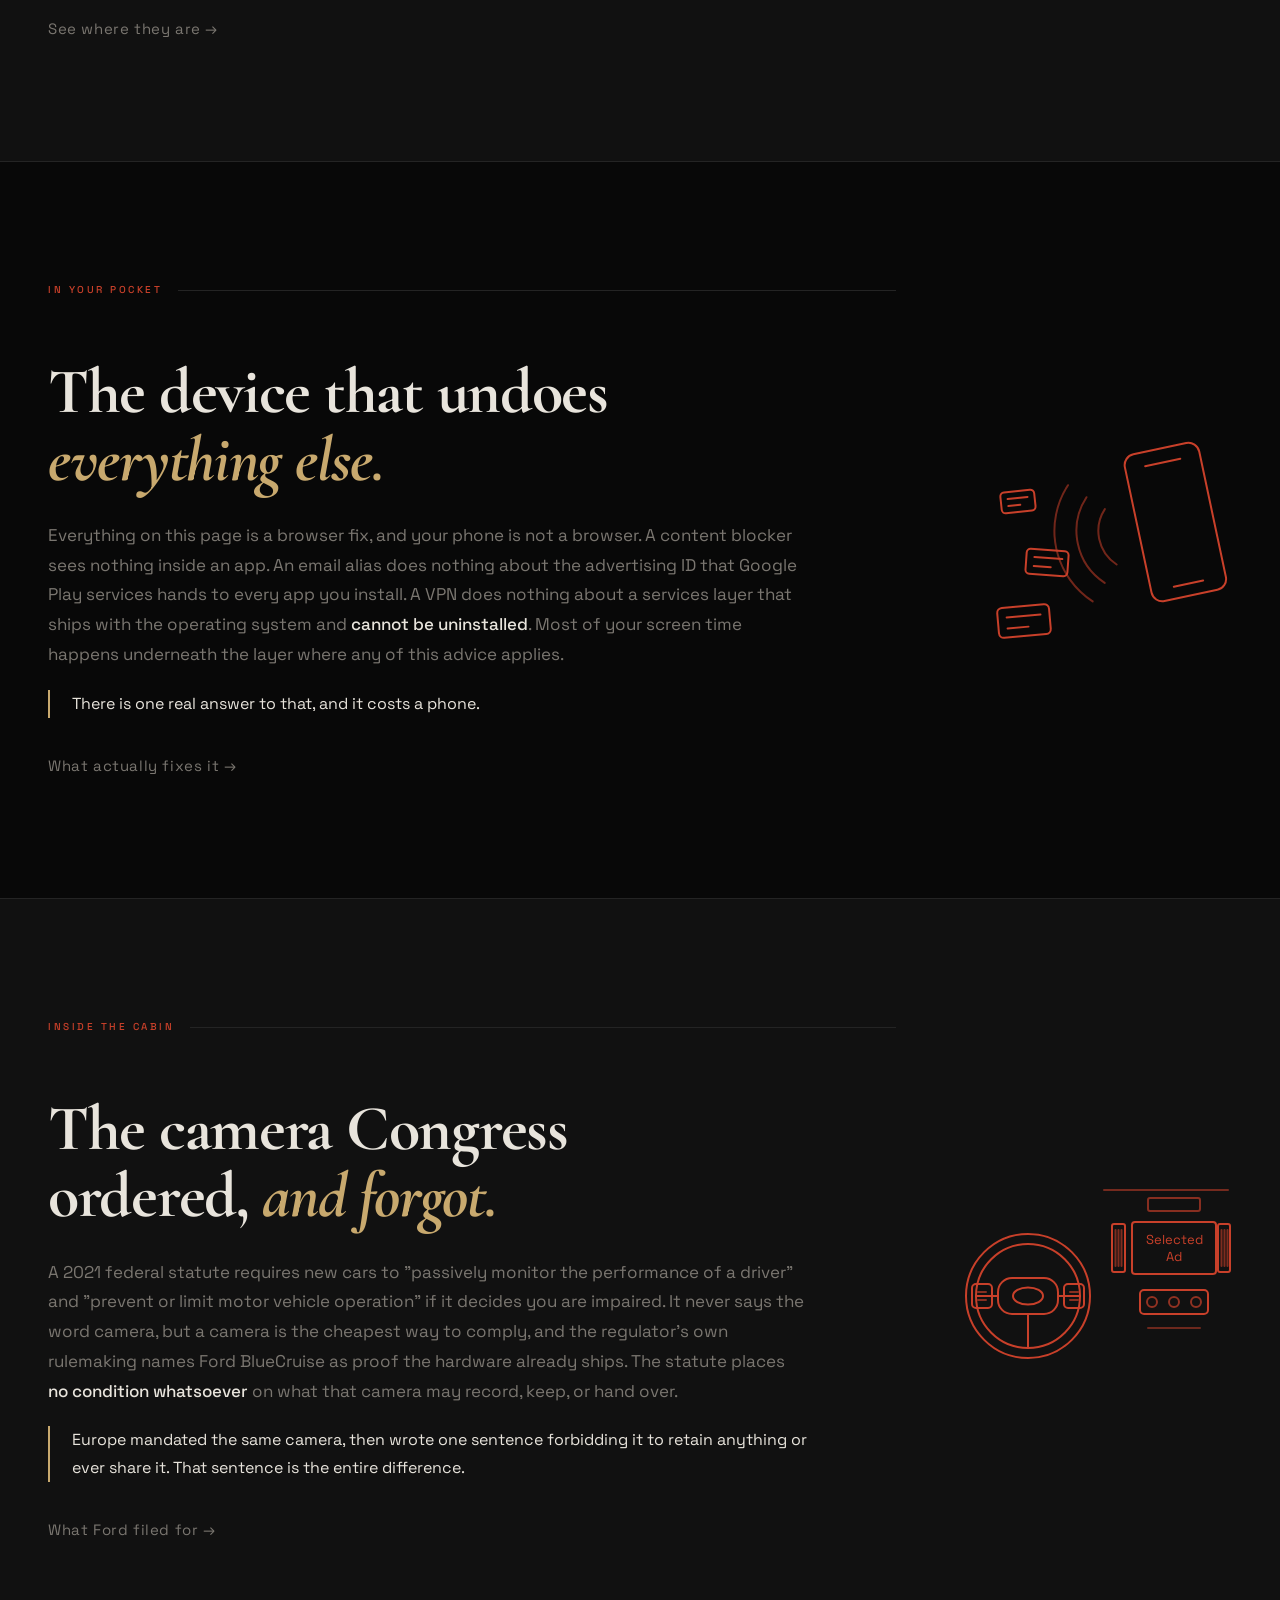
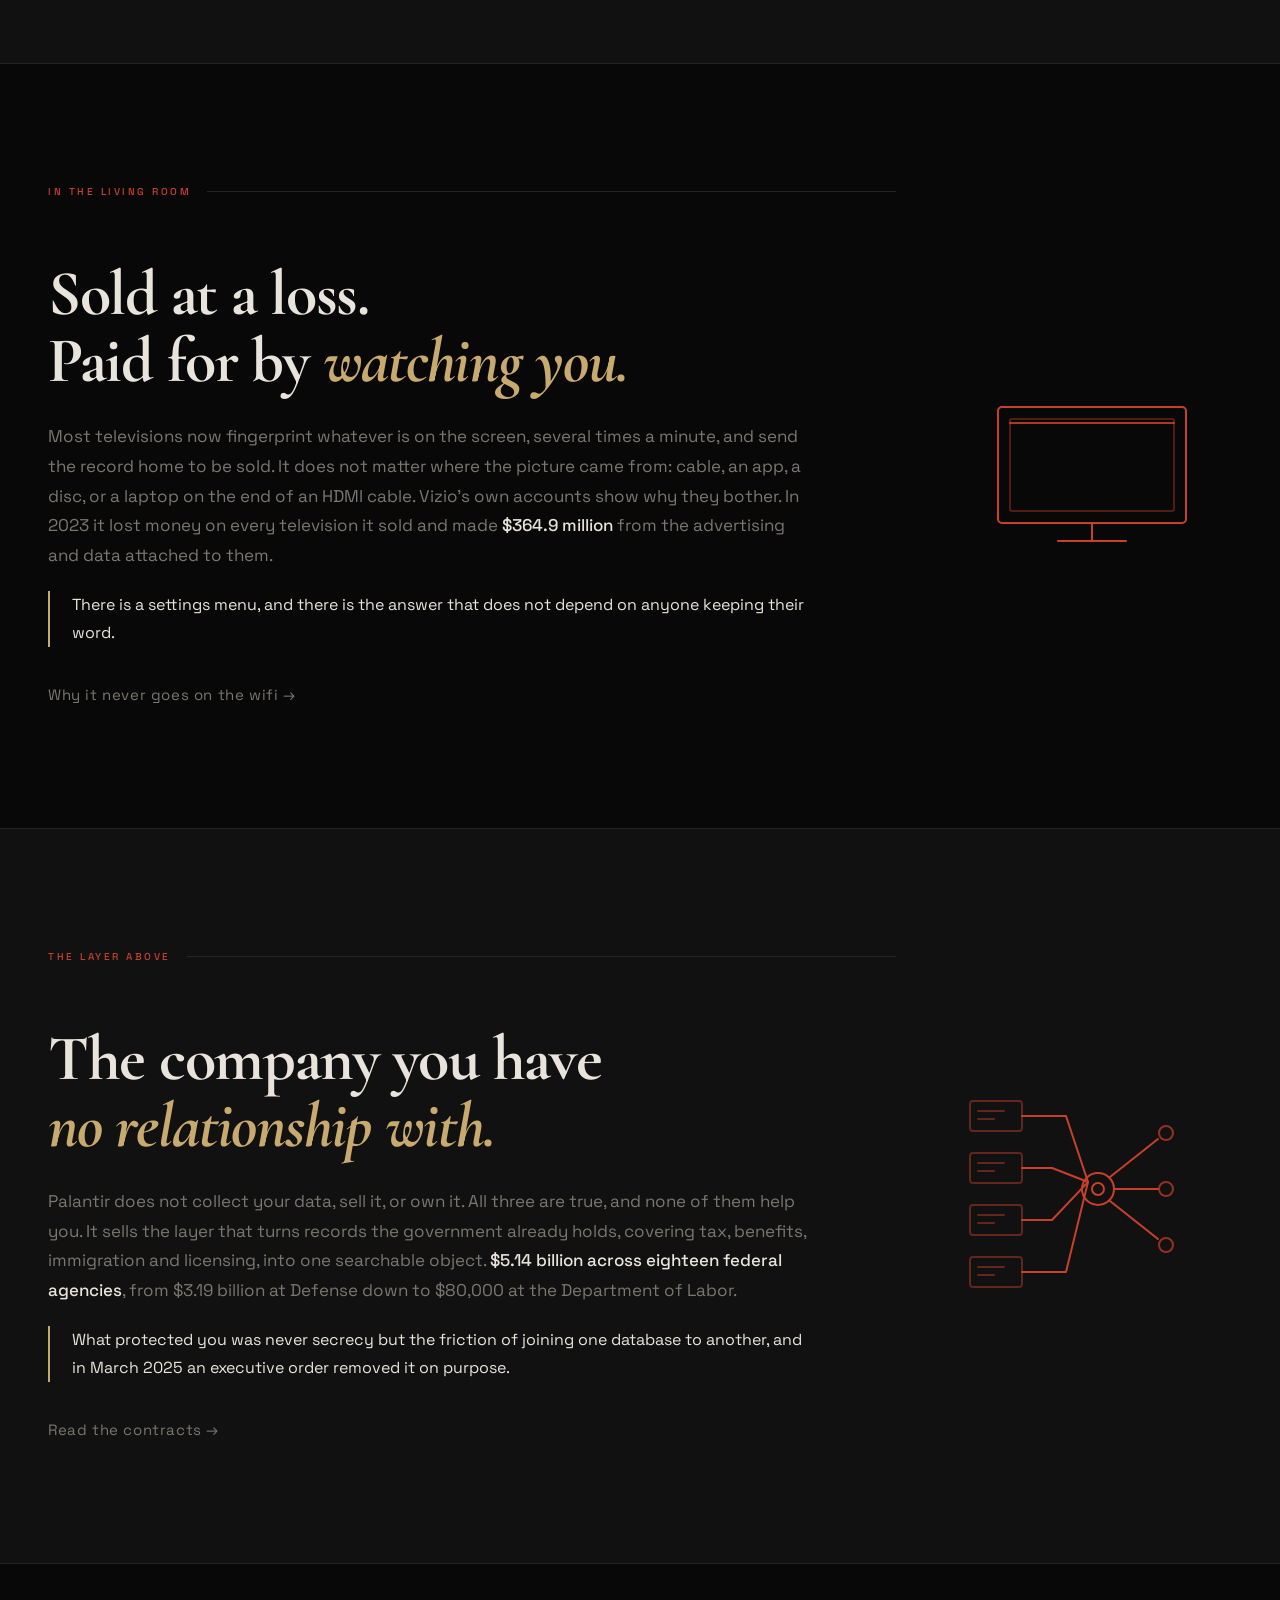
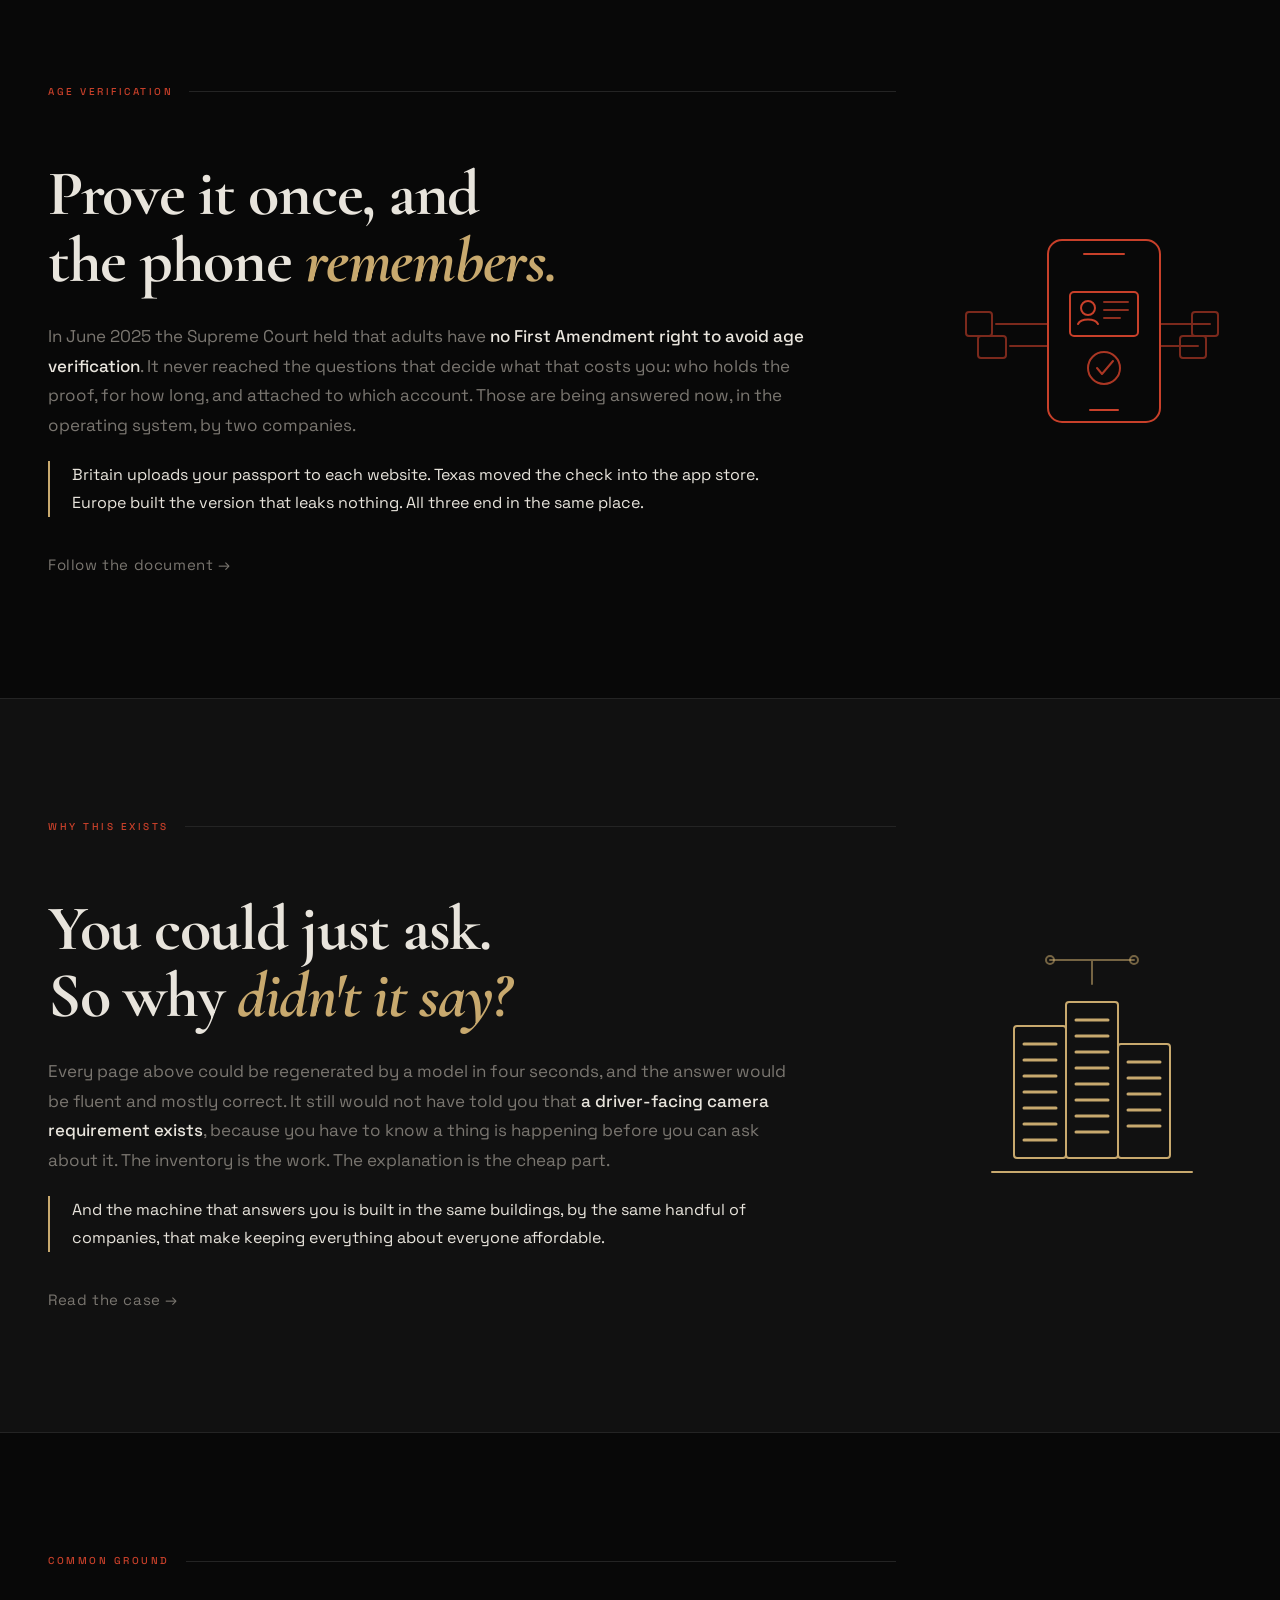
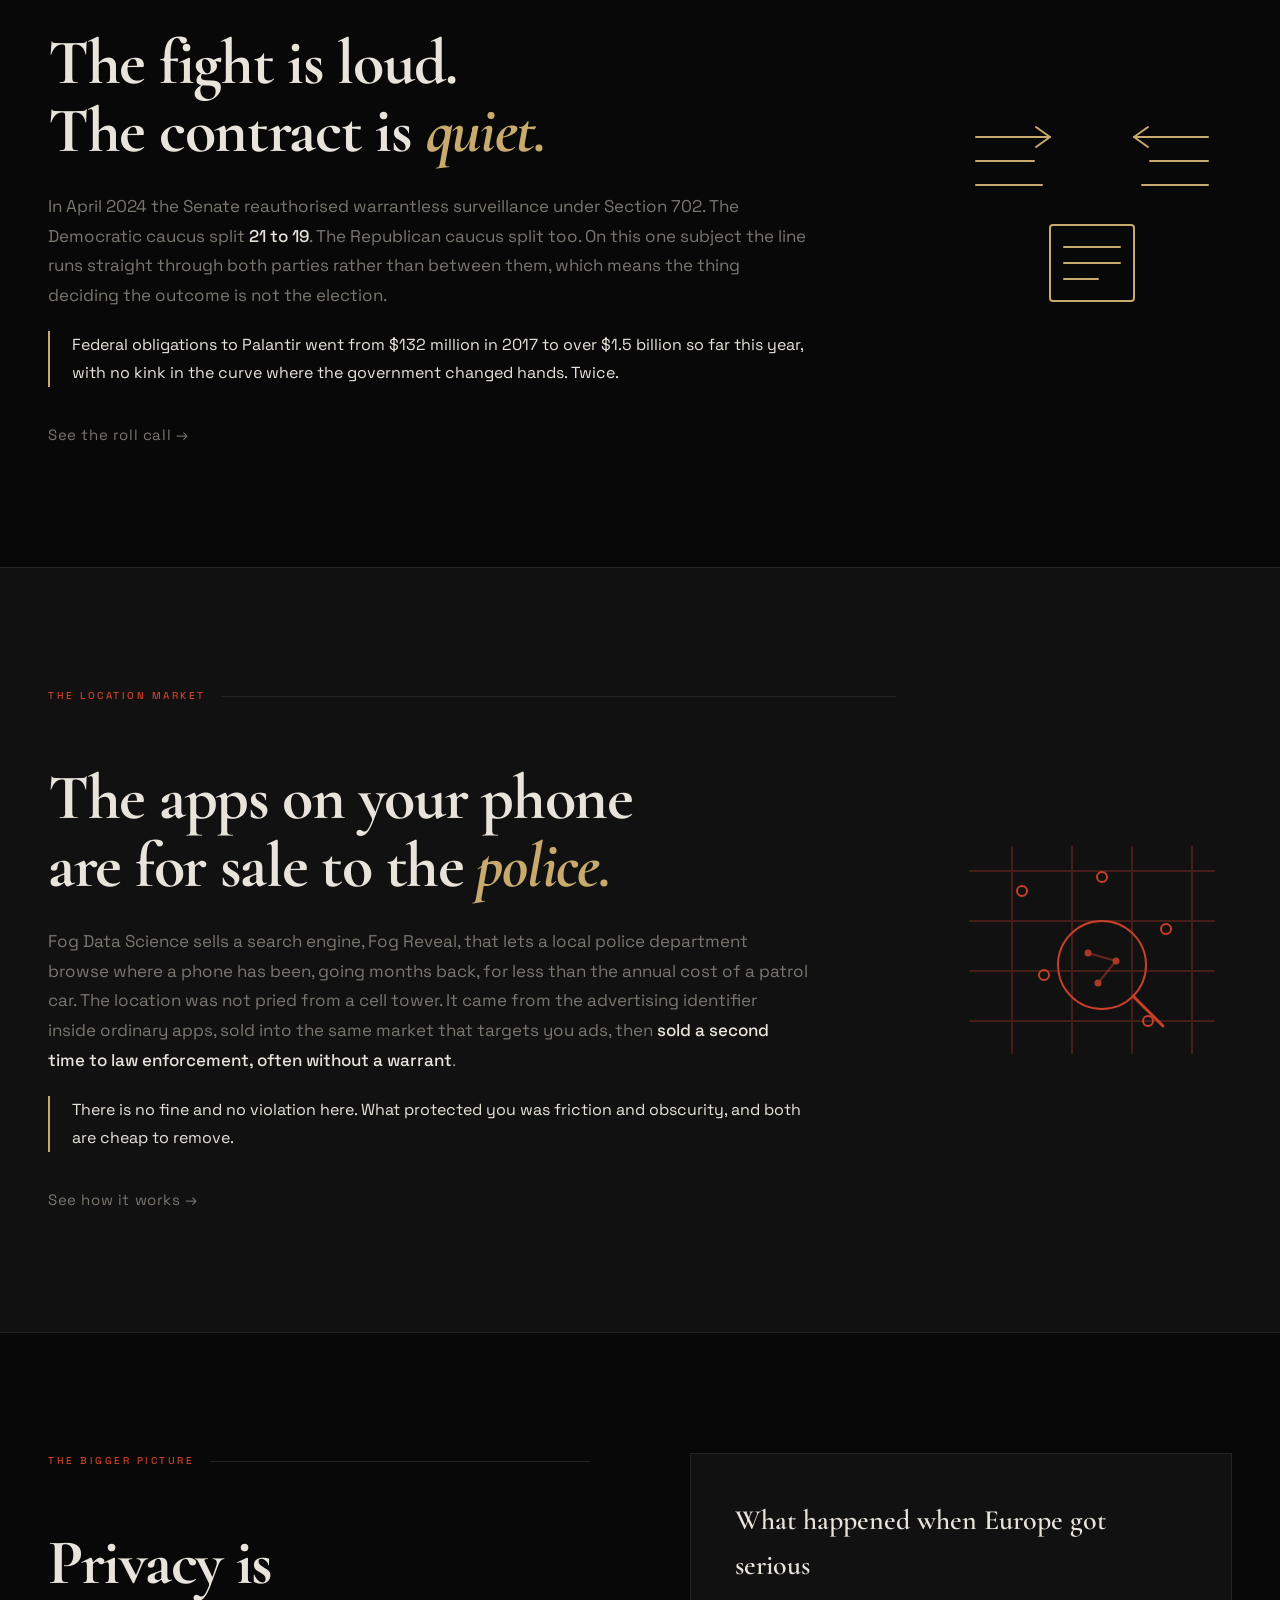
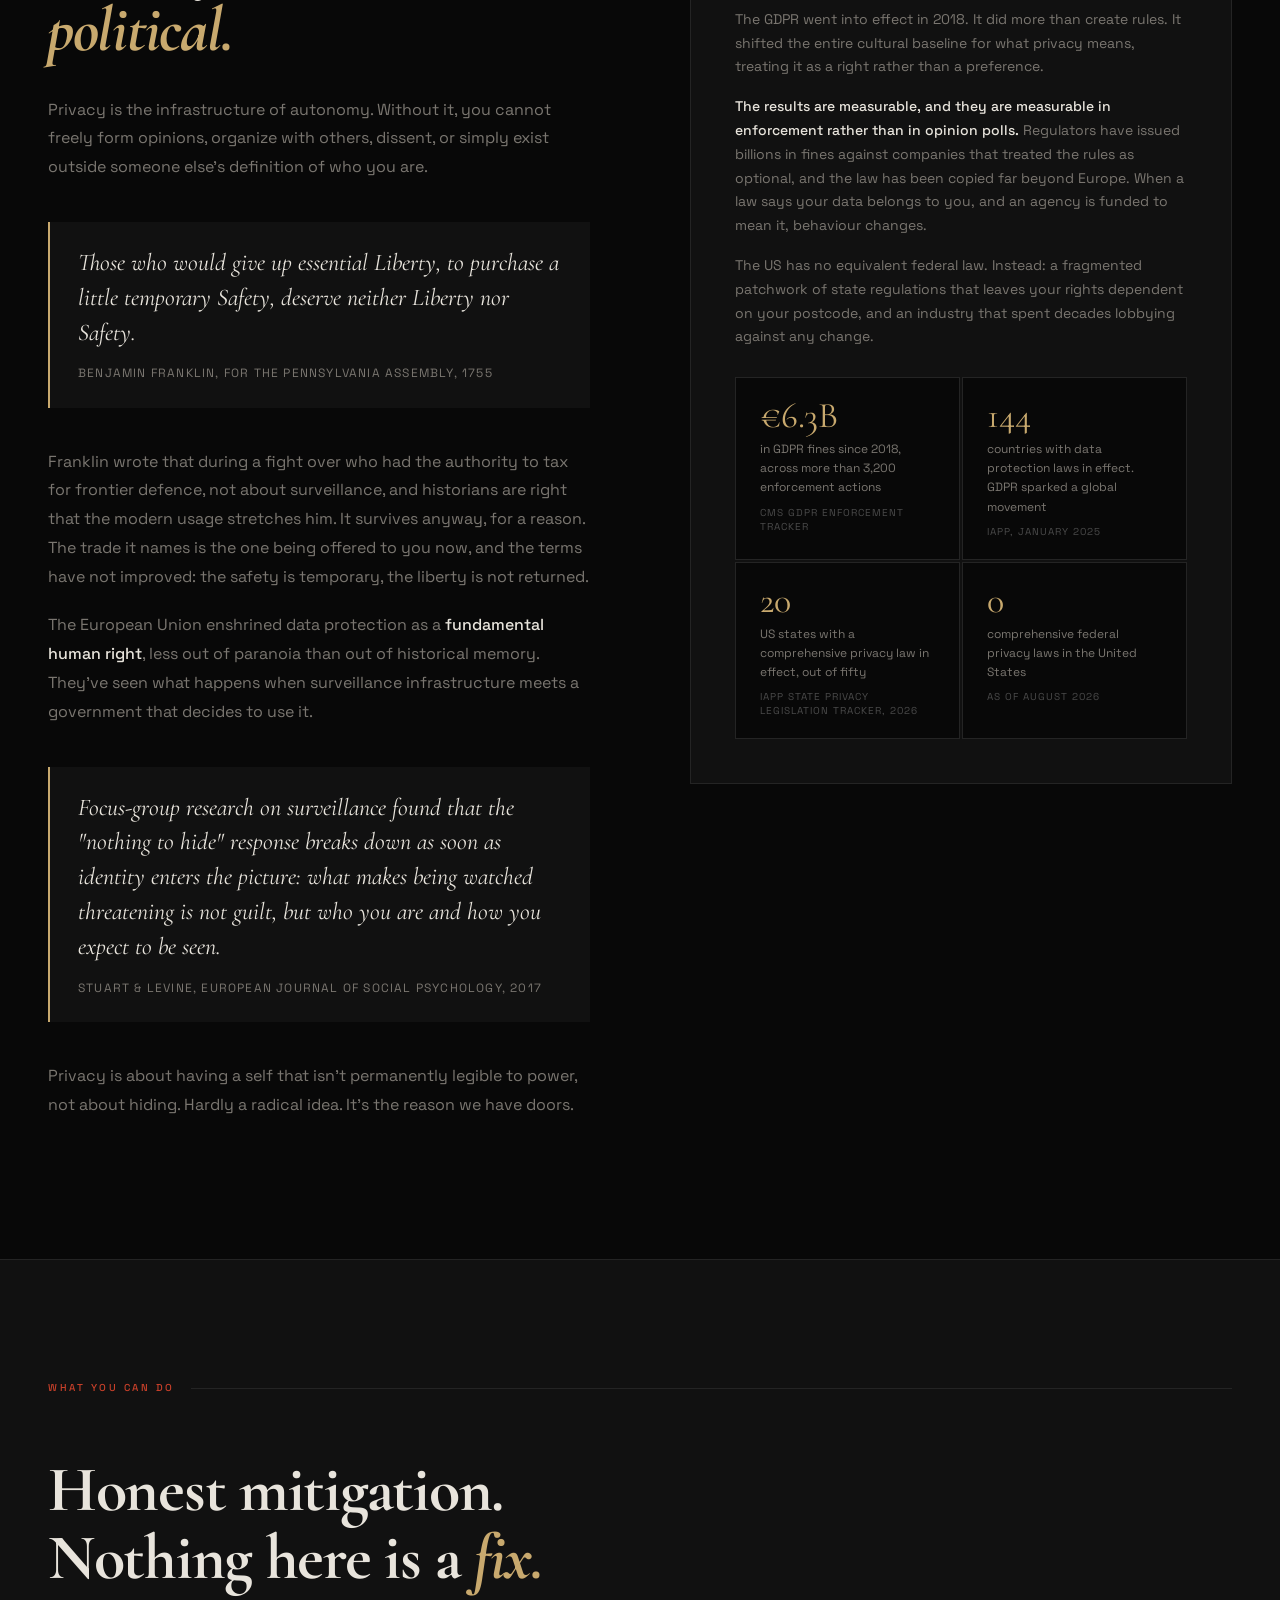
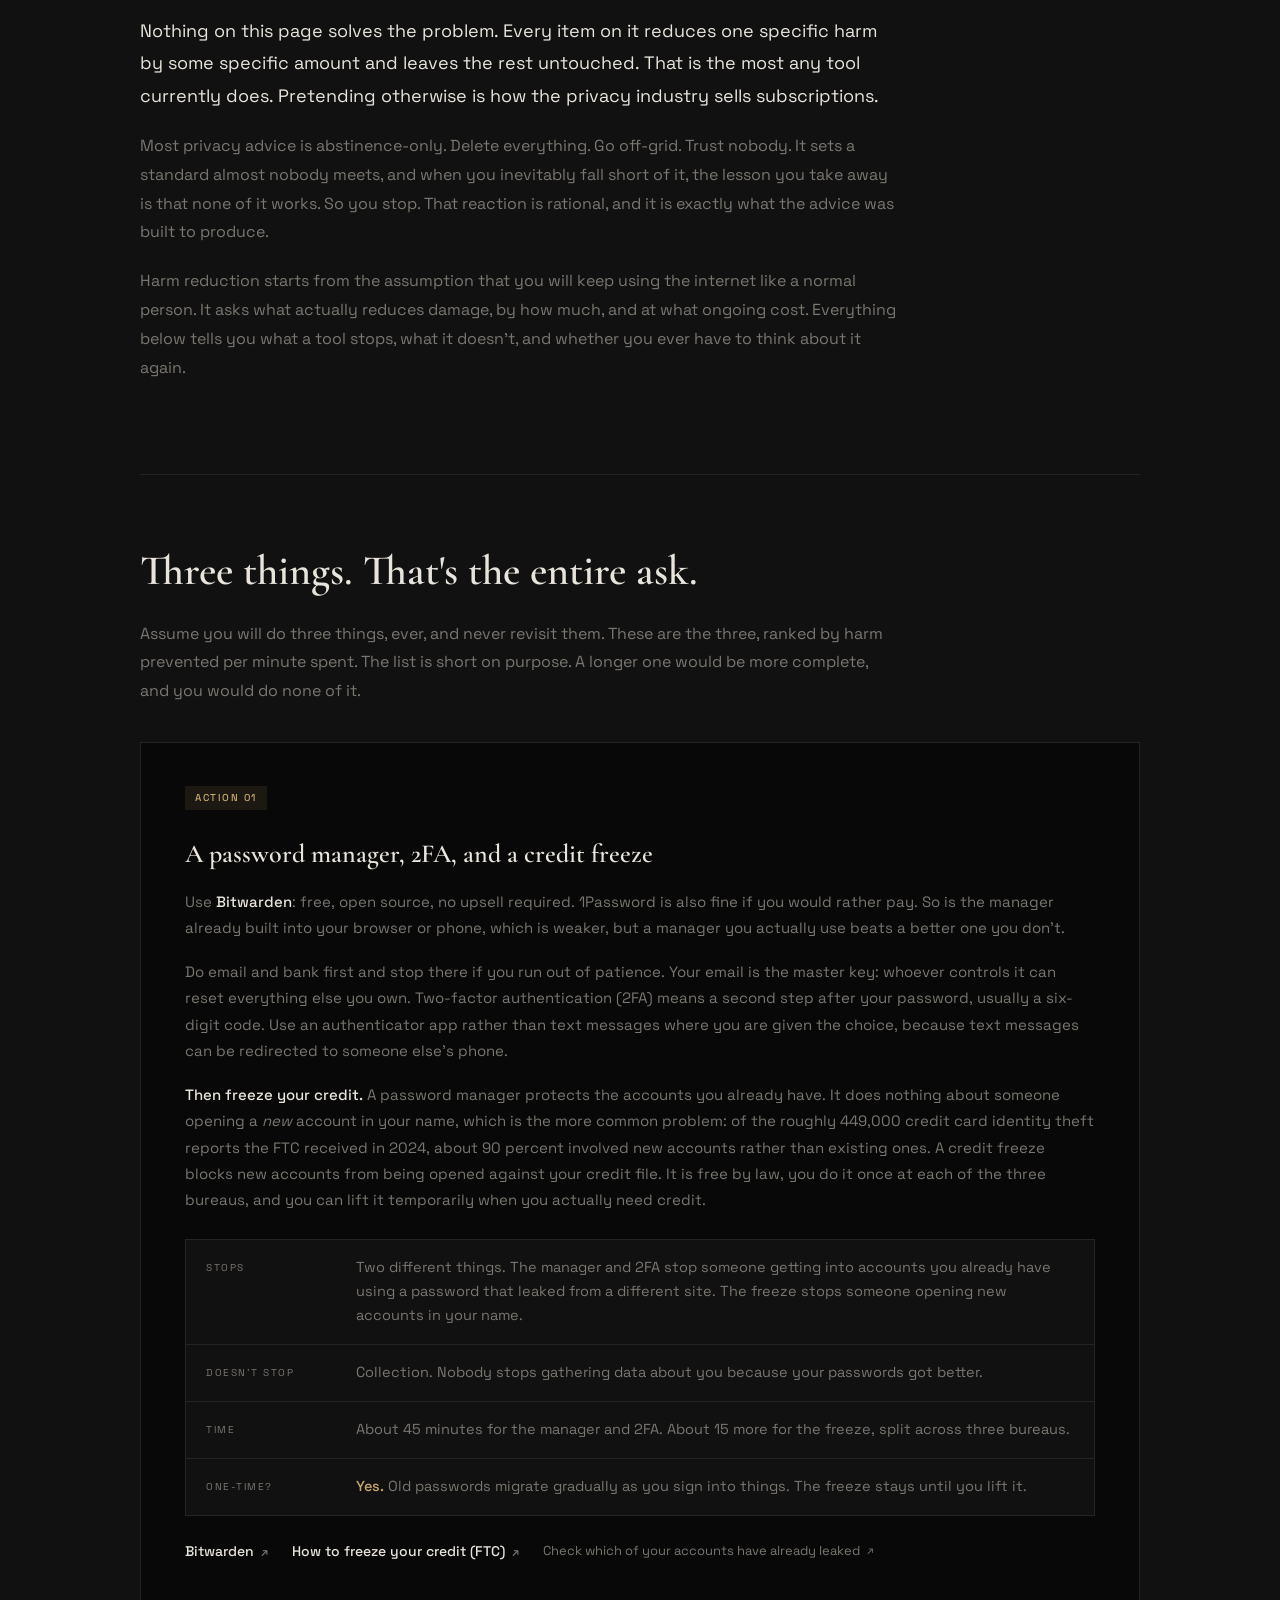
==== commit 359b46a7: "Merge the Fog Data Science page with the Your TV page Both branches added a Deep Dives nav item and " ====
--- a/index.html
+++ b/index.html
@@ -38,6 +38,7 @@
         <li><a href="flock.html">Flock Cameras</a></li>
         <li><a href="graphene.html">Your Phone</a></li>
         <li><a href="cars.html">Your Car</a></li>
+        <li><a href="tv.html">Your TV</a></li>
         <li><a href="palantir.html">Palantir</a></li>
         <li><a href="fog.html">Fog Data Science</a></li>
         <li><a href="age-verification.html">Your ID</a></li>
@@ -295,7 +296,8 @@
       <div class="orwell-col">
         <div class="orwell-tag">On your wall</div>
         <h3>You bought the telescreen, and it was cheaper because it watches</h3>
-        <p>Texas sued five television makers in December 2025 over Automated Content Recognition: software that can screenshot what is on your screen every 500 milliseconds, track viewing in real time, and send it back to be sold to advertisers. Samsung and LG have since agreed to stop doing it without consent. Sony, Hisense and TCL are still litigating. Nobody broke into your house to install it. It came in the box, subsidising the price.</p>
+        <p>The television in most living rooms identifies what is on its screen, several times a minute, and sends the record home to be sold to advertisers. Nobody broke in to install it. It came in the box, and it made the box cheaper: the last set of public accounts from one major manufacturer shows the hardware sold at a loss and every cent of profit coming from the watching.</p>
+        <a href="tv.html" class="orwell-link">What it sends, and how to stop it &rarr;</a>
       </div>
     </div>
 
@@ -466,6 +468,40 @@
           <g class="ad-slot ad-slot-2"><text x="222" y="88">URGENT</text><text x="222" y="105">CARE 2 MI</text></g>
           <g class="ad-slot ad-slot-3"><text x="222" y="88">COFFEE</text><text x="222" y="105">NEXT EXIT</text></g>
           <g class="ad-slot ad-slot-4"><text x="222" y="88">HOTEL</text><text x="222" y="105">12 MILES</text></g>
+        </g>
+      </svg>
+    </div>
+  </div>
+</section>
+
+
+<!-- TV TEASER -->
+<section class="tv-teaser" id="tv-teaser">
+  <div class="tv-teaser-inner fade-up">
+    <div class="tv-teaser-copy">
+      <div class="section-label">In The Living Room</div>
+      <h2>Sold at a loss.<br />Paid for by <em>watching you.</em></h2>
+      <p>Most televisions now fingerprint whatever is on the screen, several times a minute, and send the record home to be sold. It does not matter where the picture came from: cable, an app, a disc, or a laptop on the end of an HDMI cable. Vizio's own accounts show why they bother. In 2023 it lost money on every television it sold and made <strong>$364.9 million</strong> from the advertising and data attached to them.</p>
+      <p class="flock-civic-line">There is a settings menu, and there is the answer that does not depend on anyone keeping their word.</p>
+      <a href="tv.html" class="btn-ghost tv-teaser-cta">Why it never goes on the wifi &rarr;</a>
+    </div>
+    <div class="tv-teaser-art" aria-hidden="true">
+      <svg viewBox="0 0 280 250" fill="none">
+        <g stroke="currentColor" stroke-width="2" stroke-linecap="round" stroke-linejoin="round">
+          <rect x="46" y="86" width="188" height="116" rx="4" />
+          <path d="M140 202v18" />
+          <path d="M106 220h68" />
+          <rect x="58" y="98" width="164" height="92" rx="2" opacity=".4" />
+          <g class="tv-scan"><path d="M58 102h164" opacity=".85" /></g>
+          <g class="tv-fp tv-fp-1">
+            <path d="M92 78v-12M100 78v-20M108 78v-8M116 78v-16M124 78v-11" />
+          </g>
+          <g class="tv-fp tv-fp-2">
+            <path d="M140 78v-16M148 78v-9M156 78v-19M164 78v-12M172 78v-7" />
+          </g>
+          <g class="tv-fp tv-fp-3">
+            <path d="M116 78v-10M124 78v-18M132 78v-13M140 78v-21M148 78v-9" />
+          </g>
         </g>
       </svg>
     </div>
@@ -856,6 +892,12 @@
                 <td data-label="One-time or ongoing"><span class="hm-cadence hm-once">One-time</span> But see the Chrome notice above.</td>
               </tr>
               <tr>
+                <th scope="row" data-label="Tool">Keeping the TV off your wifi<span class="hm-row-note">The settings menu is the fallback</span></th>
+                <td data-label="What it stops">Your television fingerprinting whatever is on screen and sending the record home. A set with no network path has nowhere to send it, whatever the firmware decides to do later. Feed it over HDMI from a box you chose.</td>
+                <td data-label="What it doesn't">Anything the box you plugged in does, and Roku and Fire Stick run the same business. If the TV has to be online, the "viewing information" settings are the fallback: researchers saw the ACR traffic stop when they were switched off, but that was 2024 firmware and nobody decrypted anything. See <a href="tv.html">Your TV</a>.</td>
+                <td data-label="One-time or ongoing"><span class="hm-cadence hm-once">One-time</span> Decline the network at setup. The settings version needs rechecking after firmware updates.</td>
+              </tr>
+              <tr>
                 <th scope="row" data-label="Tool">Email aliases</th>
                 <td data-label="What it stops">Future accumulation, permanently.</td>
                 <td data-label="What it doesn't">Everything collected about you already.</td>
--- a/style.css
+++ b/style.css
@@ -1076,8 +1076,9 @@
     .av-teaser,
     .palantir-teaser,
     .cars-teaser,
+    .tv-teaser,
+    .fog-teaser,
     .flock-teaser,
-    .fog-teaser,
     .graphene-teaser {
       background: var(--surface);
       border-top: 1px solid var(--border);
@@ -1094,8 +1095,9 @@
     .av-teaser-inner,
     .palantir-teaser-inner,
     .cars-teaser-inner,
+    .tv-teaser-inner,
+    .fog-teaser-inner,
     .flock-teaser-inner,
-    .fog-teaser-inner,
     .graphene-teaser-inner {
       max-width: 1200px;
       margin: 0 auto;
@@ -1109,16 +1111,18 @@
     .av-teaser-art,
     .palantir-teaser-art,
     .cars-teaser-art,
+    .tv-teaser-art,
+    .fog-teaser-art,
     .flock-teaser-art,
-    .fog-teaser-art,
     .graphene-teaser-art { color: var(--accent); }
     .cg-teaser-art svg,
     .why-teaser-art svg,
     .av-teaser-art svg,
     .palantir-teaser-art svg,
     .cars-teaser-art svg,
+    .tv-teaser-art svg,
+    .fog-teaser-art svg,
     .flock-teaser-art svg,
-    .fog-teaser-art svg,
     .graphene-teaser-art svg { width: 100%; height: auto; display: block; }
 
     /* Plates drift, each on its own timing, so the frame never repeats
@@ -1151,16 +1155,18 @@
     .av-teaser h2,
     .palantir-teaser h2,
     .cars-teaser h2,
+    .tv-teaser h2,
+    .fog-teaser h2,
     .flock-teaser h2,
-    .fog-teaser h2,
     .graphene-teaser h2 { margin-bottom: 28px; }
     .cg-teaser p,
     .why-teaser p,
     .av-teaser p,
     .palantir-teaser p,
     .cars-teaser p,
+    .tv-teaser p,
+    .fog-teaser p,
     .flock-teaser p,
-    .fog-teaser p,
     .graphene-teaser p {
       color: var(--muted);
       font-size: 17px;
@@ -1173,8 +1179,9 @@
     .av-teaser p strong,
     .palantir-teaser p strong,
     .cars-teaser p strong,
+    .tv-teaser p strong,
+    .fog-teaser p strong,
     .flock-teaser p strong,
-    .fog-teaser p strong,
     .graphene-teaser p strong { color: var(--text); font-weight: 500; }
     .flock-civic-line {
       border-left: 2px solid var(--gold);
@@ -1187,8 +1194,9 @@
     .av-teaser-cta,
     .palantir-teaser-cta,
     .cars-teaser-cta,
+    .tv-teaser-cta,
+    .fog-teaser-cta,
     .flock-teaser-cta,
-    .fog-teaser-cta,
     .graphene-teaser-cta {
       margin-top: 16px;
       font-size: 15px;
@@ -1877,24 +1885,27 @@
       .av-teaser-inner,
       .palantir-teaser-inner,
       .cars-teaser-inner,
+      .tv-teaser-inner,
+      .fog-teaser-inner,
       .flock-teaser-inner,
-      .fog-teaser-inner,
       .graphene-teaser-inner { display: block; position: relative; }
       .cg-teaser-copy,
       .why-teaser-copy,
       .av-teaser-copy,
       .palantir-teaser-copy,
       .cars-teaser-copy,
+      .tv-teaser-copy,
+      .fog-teaser-copy,
       .flock-teaser-copy,
-      .fog-teaser-copy,
       .graphene-teaser-copy { position: relative; z-index: 1; }
       .cg-teaser-art,
       .why-teaser-art,
       .av-teaser-art,
       .palantir-teaser-art,
       .cars-teaser-art,
+      .tv-teaser-art,
+      .fog-teaser-art,
       .flock-teaser-art,
-      .fog-teaser-art,
       .graphene-teaser-art {
         position: absolute;
         top: 50%;
@@ -1910,7 +1921,8 @@
       }
       /* The Graphene teaser sits on --bg, where the same stroke reads harder,
          so it comes down a step to hold the same contrast under the copy. */
-      .graphene-teaser-art { opacity: 0.18; }
+      .graphene-teaser-art,
+      .tv-teaser-art { opacity: 0.18; }
       .flock-block h3 { margin-top: 34px; }
       .manifesto-actions { flex-direction: column; align-items: center; }
       .orwell-grid { grid-template-columns: 1fr; }
@@ -2238,7 +2250,10 @@
     /* Fourth teaser in the run. Cars sits on --surface, so this one drops to
        --bg and loses its top rule, alternating the same way Graphene does
        after Flock. */
-    .palantir-teaser { background: var(--bg); border-top: none; }
+    /* Flipped when the TV teaser was inserted above. The run alternates
+       surface and background, so an eighth teaser inverts everything after
+       it. Cars stays on --surface, TV takes --bg, and this one moves up. */
+    .palantir-teaser { background: var(--surface); border-top: none; }
 
     /* A node graph standing beside the text, alternating sides, echoing the
        camera scenes on Flock and the dashboards on Cars. */
@@ -2303,7 +2318,7 @@
 
     /* Fifth teaser in the run. Palantir sits on --bg, so this one returns to
        --surface and drops the top rule, continuing the alternation. */
-    .av-teaser { background: var(--surface); border-top: none; }
+    .av-teaser { background: var(--bg); border-top: none; }
     .av-teaser-art { color: var(--accent); }
 
     /* A phone holding a credential, answering queries from both sides. The
@@ -2376,7 +2391,7 @@
        read as one very tall band, the same alternation the Graphene teaser
        uses higher up. */
     .why-teaser {
-      background: var(--bg);
+      background: var(--surface);
       border-top: none;
     }
     /* Gold rather than the accent red. The other five teasers are naming a
@@ -2454,7 +2469,7 @@
     /* Seventh teaser in the run. The Why This Exists teaser sits on --bg, so
        this one returns to --surface and drops the top rule. */
     .cg-teaser {
-      background: var(--surface);
+      background: var(--bg);
       border-top: none;
     }
     /* Gold, matching Why This Exists rather than the accent red. Both pages
@@ -2614,17 +2629,110 @@
       .ensh-drain-scene.side-left { left: -95px; }
     }
 
+    /* ---- YOUR TV PAGE ---- */
+    /* Reading column reuses .flock-body / .flock-block / .flock-list /
+       .flock-caveat / .hm-table wholesale, as every page here does. Only the
+       teaser background and the scene layer are new. */
+
+    /* Fourth teaser in the run, following Cars on --surface, so it takes --bg
+       and drops the top hairline. Inserting it is what flips Palantir and
+       everything after it; see the note on .palantir-teaser above. */
+    .tv-teaser { background: var(--bg); border-top: none; }
+
+    /* A set fingerprinting its own screen: a capture line sweeps the panel and
+       the resulting fingerprint lifts off the top and leaves. The drawing is
+       the mechanism of the page, which is that the television reads the
+       picture it is already drawing and sends the reading somewhere else. */
+    @keyframes tv-scan {
+      0%   { transform: translateY(0); opacity: 0; }
+      8%   { opacity: 0.9; }
+      92%  { opacity: 0.9; }
+      100% { transform: translateY(84px); opacity: 0; }
+    }
+    /* Each fingerprint rises out of the top and fades, so the extraction reads
+       as a stream rather than one packet leaving once. Matches the coin lift on
+       the Enshittification page. */
+    @keyframes tv-lift {
+      0%   { opacity: 0; transform: translateY(10px); }
+      25%  { opacity: 1; }
+      100% { opacity: 0; transform: translateY(-30px); }
+    }
+    .tv-scan { animation: tv-scan 4s linear infinite; }
+    .tv-fp   { opacity: 0; animation: tv-lift 4s ease-out infinite; }
+    /* Thirds of the scan cycle, so a fingerprint leaves each time the line has
+       covered another third of the panel. */
+    .tv-fp-2 { animation-delay: -1.33s; }
+    .tv-fp-3 { animation-delay: -2.66s; }
+    @media (prefers-reduced-motion: reduce) {
+      .tv-scan, .tv-fp { animation: none; }
+      /* Static fallback: one fingerprint sitting above the set, which still
+         reads as the picture leaving. */
+      .tv-fp-1 { opacity: 0.6; }
+    }
+
+    /* Scene layer, following .cars-dash-layer and .ensh-drain-layer. */
+    .tv-glow-layer {
+      position: absolute;
+      inset: 0;
+      overflow: hidden;
+      pointer-events: none;
+      z-index: 0;
+    }
+    .tv-glow-scene {
+      position: absolute;
+      width: 240px;
+      /* aspect-ratio pins the height; without it the absolutely positioned box
+         collapses, the same trap as every other scene layer here. */
+      aspect-ratio: 280 / 250;
+      color: var(--accent);
+      opacity: 0.24;
+    }
+    .tv-glow-scene svg { width: 100%; height: 100%; display: block; }
+    .tv-glow-scene.side-right { right: 16px; }
+    /* Not mirrored. The set is symmetrical and the fingerprints leave upward,
+       so flipping it would change nothing except the stand. */
+    .tv-glow-scene.side-left { left: 16px; }
+    /* Pinned in pixels so it lands beside the h1 rather than drifting with page
+       length, and clear of the rule that .section-label trails behind it. */
+    .glow-scene-1 { top: 190px; }
+    .glow-scene-2 { top: 33%; }
+    .glow-scene-3 { top: 59%; }
+    .glow-scene-4 { top: 83%; }
+    /* Offset per scene so the four sets are never scanning in unison. */
+    .glow-scene-2 .tv-scan { animation-delay: -1.1s; }
+    .glow-scene-3 .tv-scan { animation-delay: -2.4s; }
+    .glow-scene-4 .tv-scan { animation-delay: -3.2s; }
+    .glow-scene-2 .tv-fp-1 { animation-delay: -1.1s; }
+    .glow-scene-2 .tv-fp-2 { animation-delay: -2.43s; }
+    .glow-scene-2 .tv-fp-3 { animation-delay: -3.76s; }
+    .glow-scene-3 .tv-fp-1 { animation-delay: -2.4s; }
+    .glow-scene-3 .tv-fp-2 { animation-delay: -3.73s; }
+    .glow-scene-3 .tv-fp-3 { animation-delay: -1.06s; }
+    .glow-scene-4 .tv-fp-1 { animation-delay: -3.2s; }
+    .glow-scene-4 .tv-fp-2 { animation-delay: -0.53s; }
+    .glow-scene-4 .tv-fp-3 { animation-delay: -1.86s; }
+    @media (max-width: 1200px) {
+      .tv-glow-scene { opacity: 0.17; }
+      .tv-glow-scene.side-right { right: -70px; }
+      .tv-glow-scene.side-left { left: -70px; }
+    }
+    @media (max-width: 1000px) {
+      .tv-glow-scene { width: 205px; opacity: 0.13; }
+      .tv-glow-scene.side-right { right: -95px; }
+      .tv-glow-scene.side-left { left: -95px; }
+    }
+
     /* ---- FOG DATA SCIENCE PAGE ---- */
     /* Reading column reuses .flock-body / .flock-block / .flock-list /
        .myth-card / .hm-table / .flock-caveat, as every page before it does.
        The teaser layout rules live in the shared teaser selector block higher
        up; only the deltas are here, following the per-page convention. */
 
-    /* Last teaser in the run, placed after Common Ground, which sits on
-       --surface. This one drops to --bg and loses its top rule, the same
-       alternation Graphene and Palantir use, so the two do not read as one
-       band before the civic section. */
-    .fog-teaser { background: var(--bg); border-top: none; }
+    /* Last teaser in the run, placed after Common Ground. Common Ground moved
+       to --bg when the TV teaser was inserted earlier in the run and inverted
+       everything after it, so this one takes --surface to keep the alternation
+       and stop the two reading as one band before the civic section. */
+    .fog-teaser { background: var(--surface); border-top: none; }
     /* Accent red rather than gold: this teaser names a specific harm, like the
        other Deep Dive teasers, rather than arguing the site's method. */
     .fog-teaser-art { color: var(--accent); }
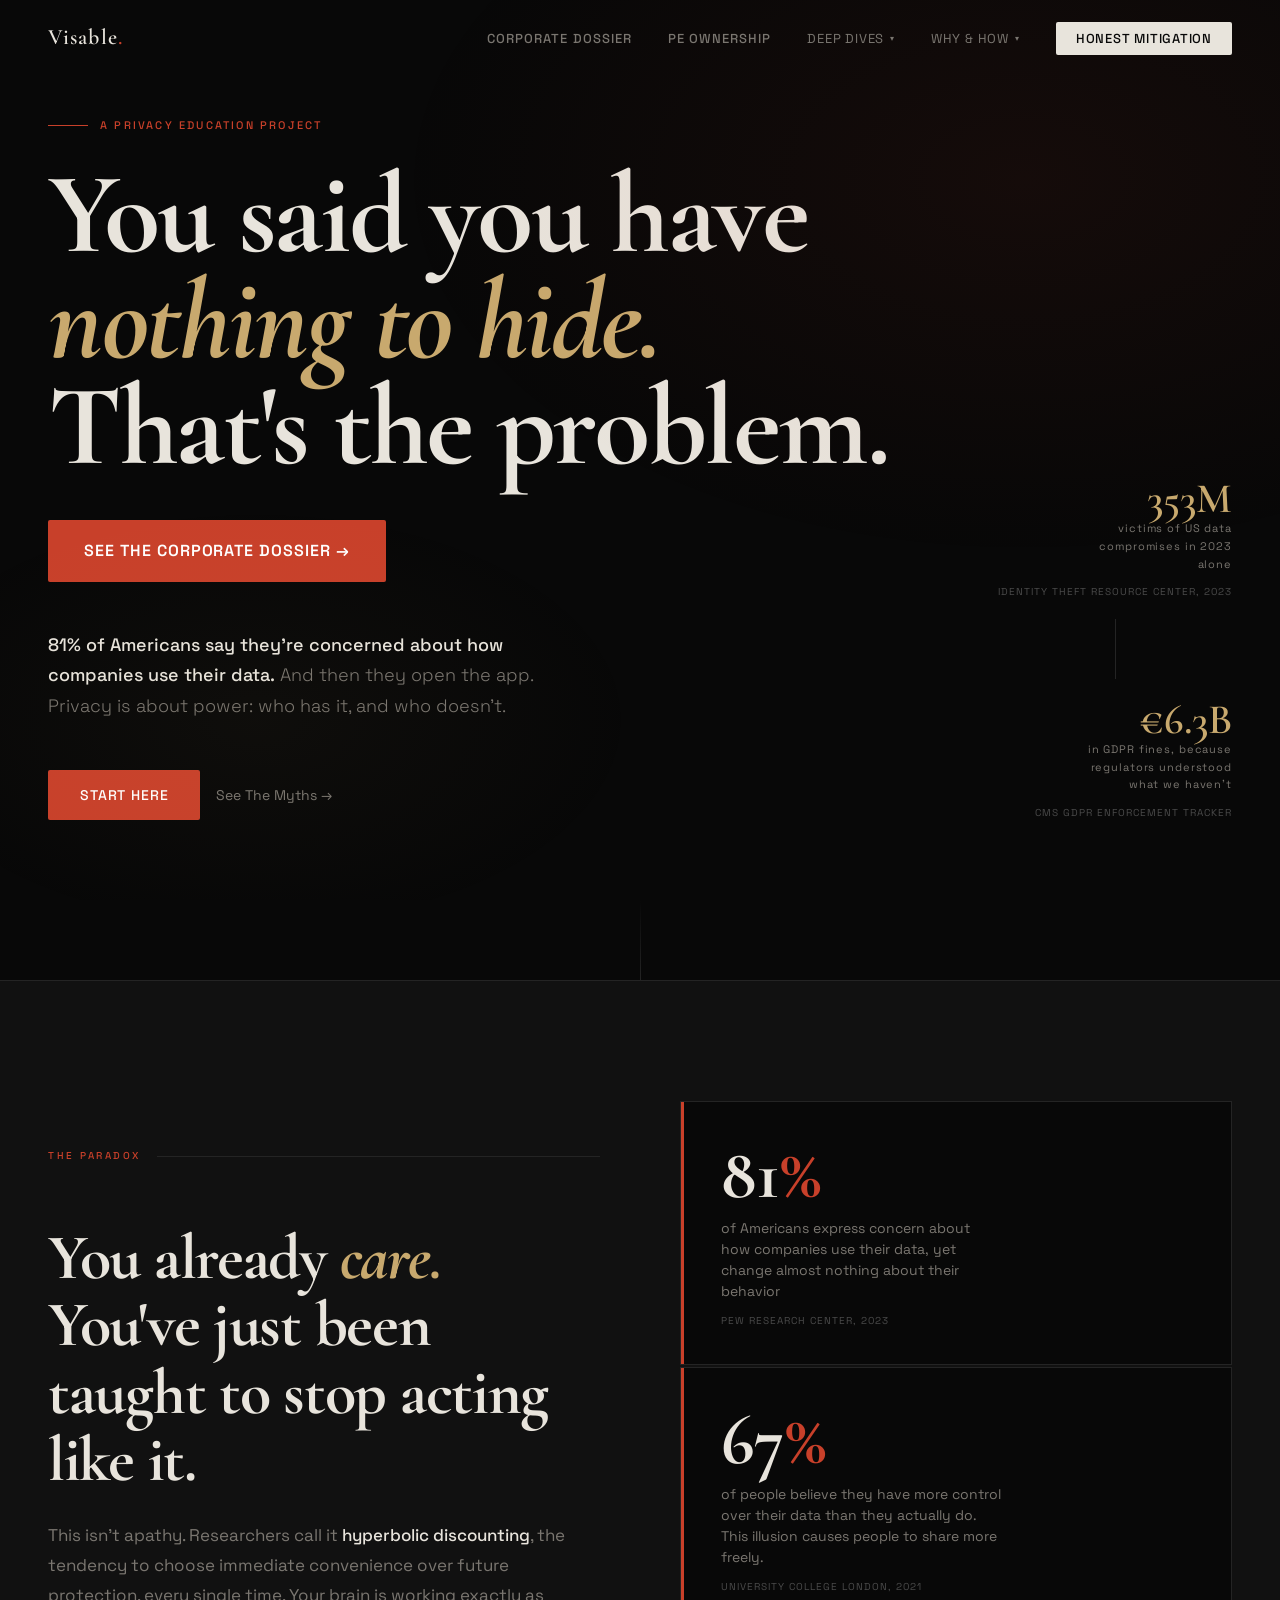
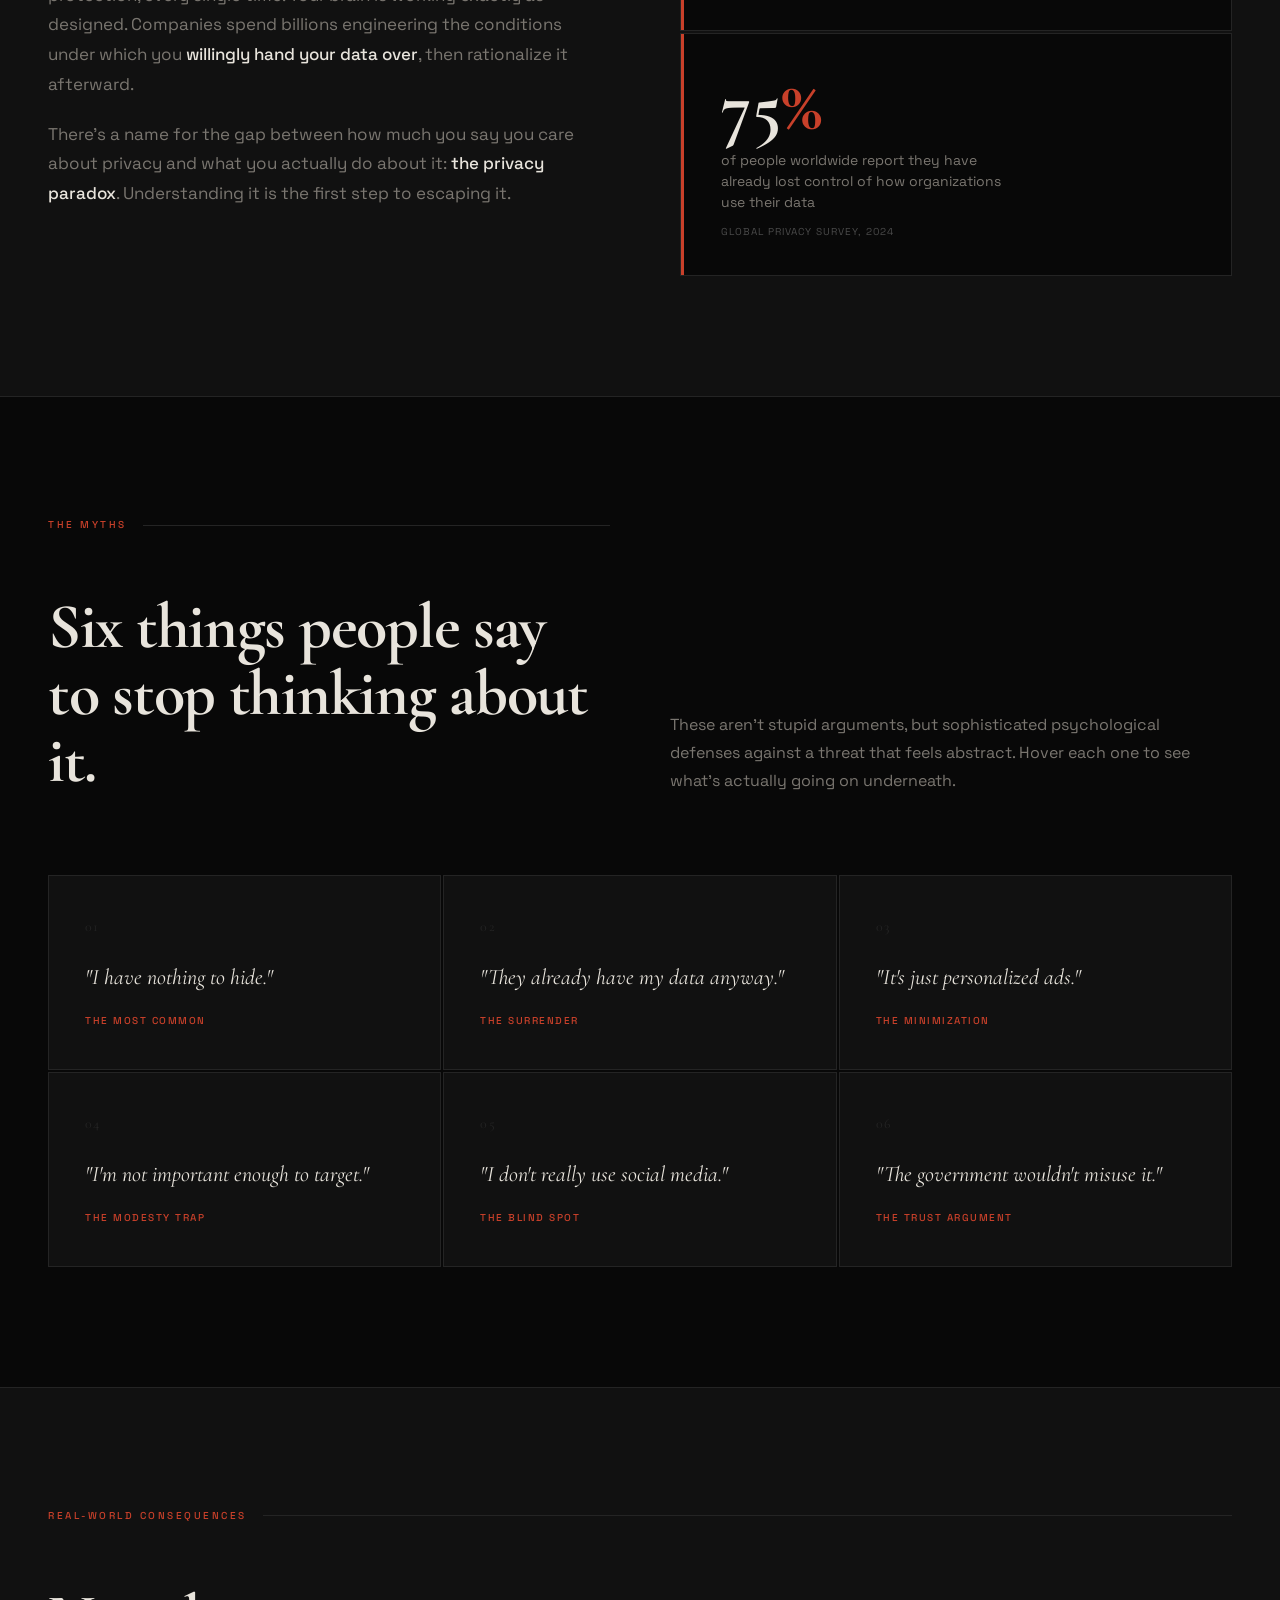
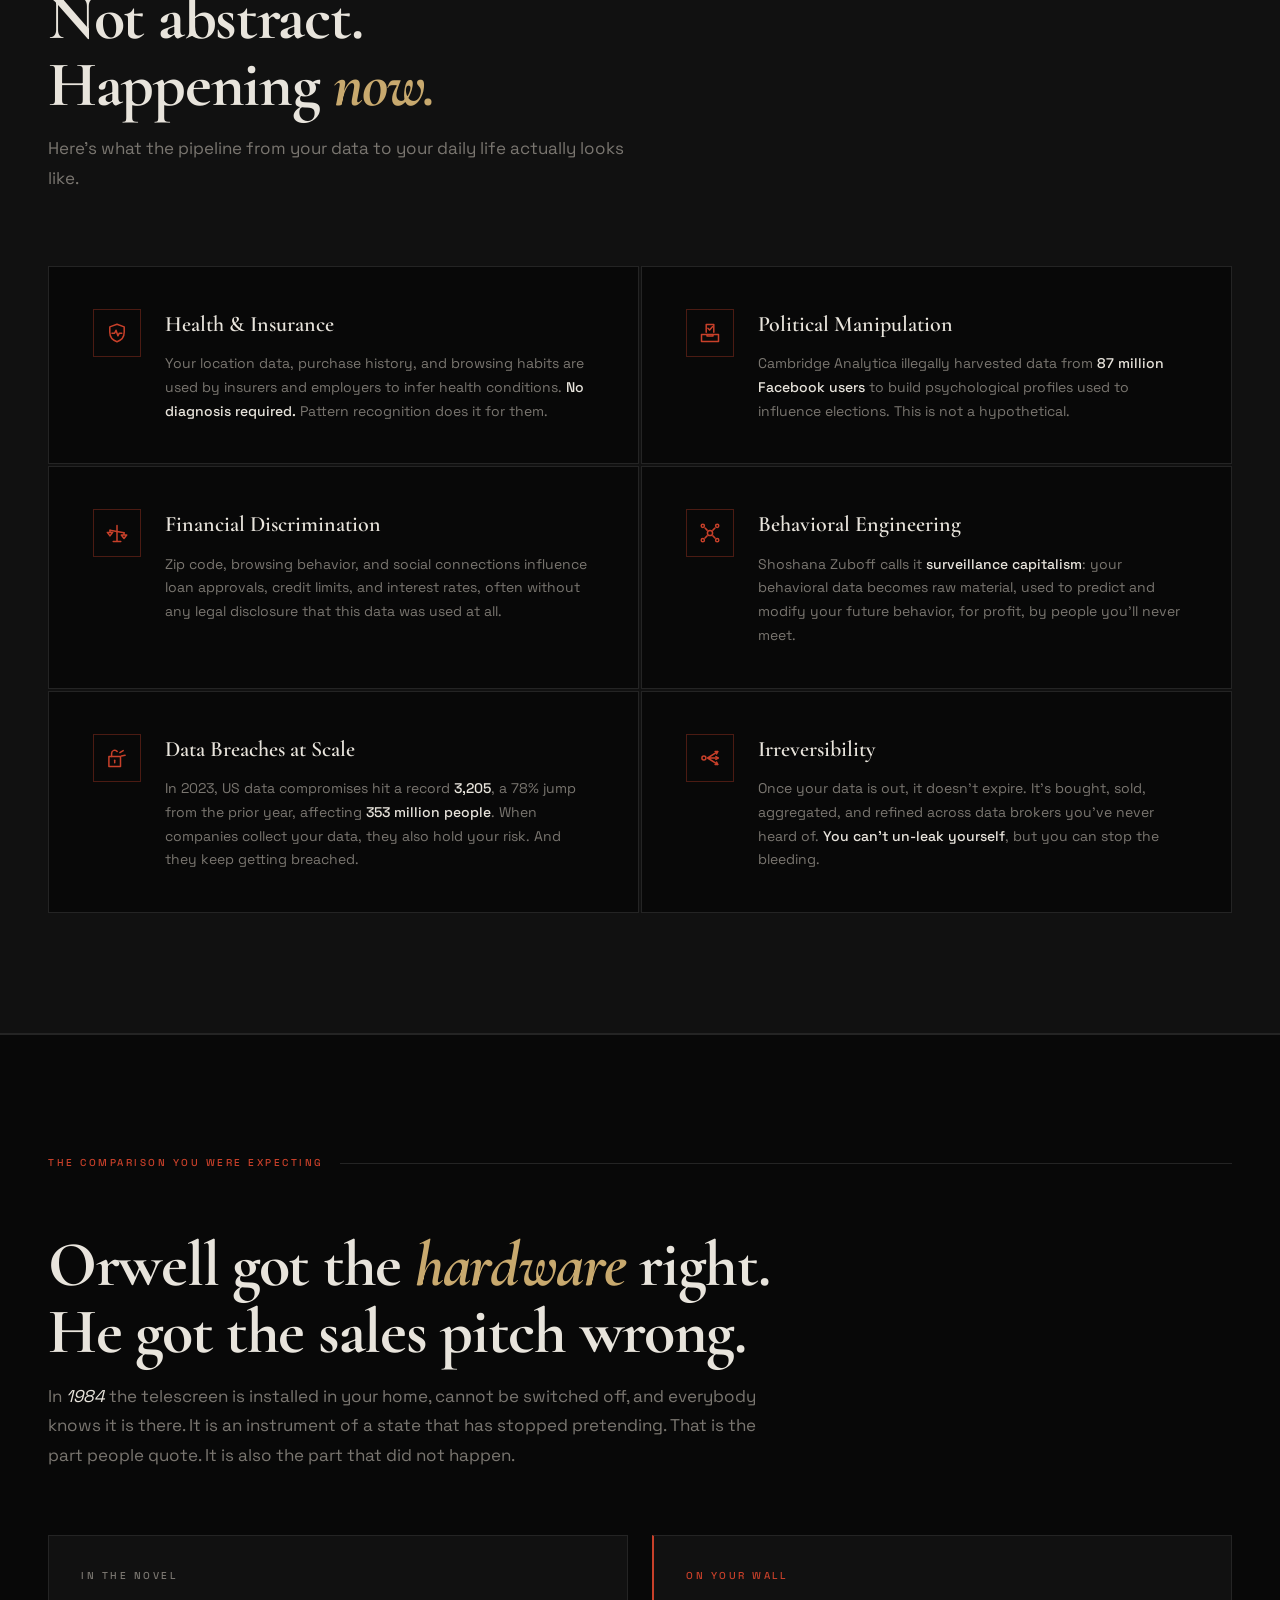
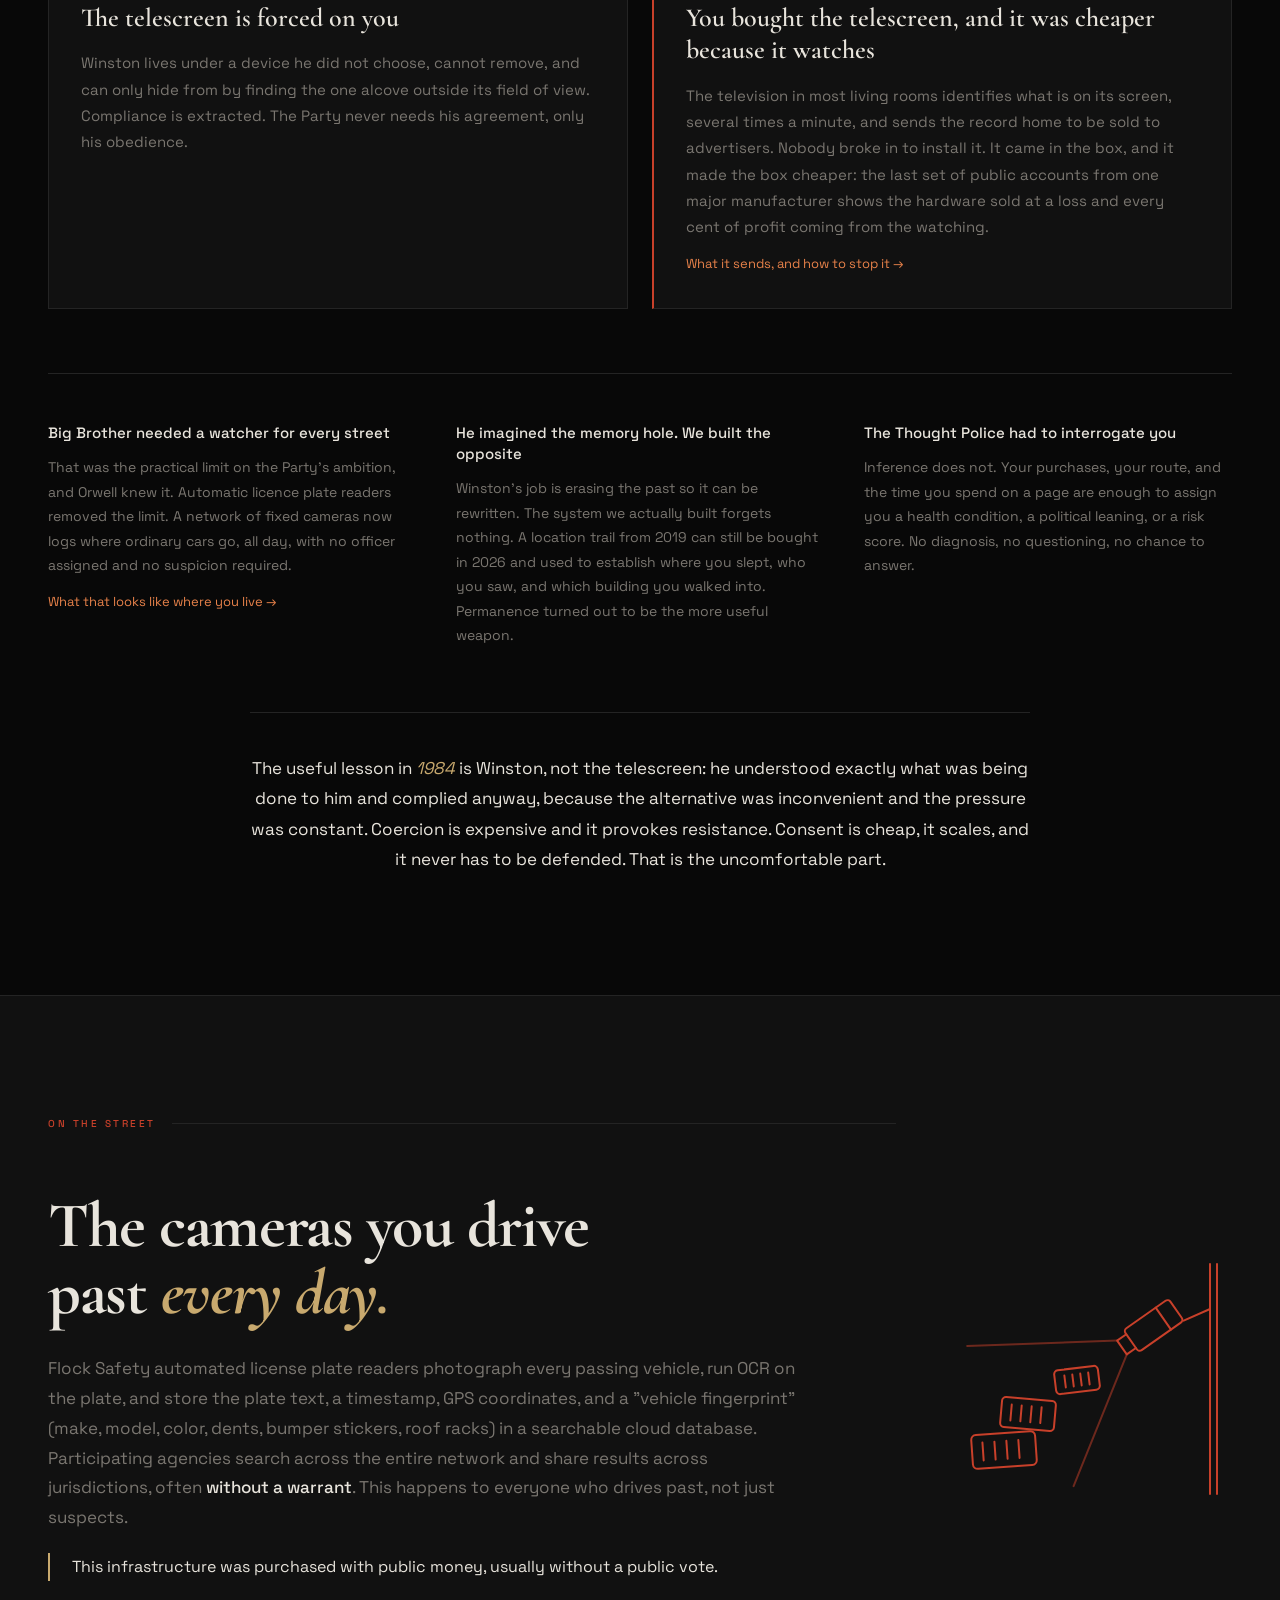
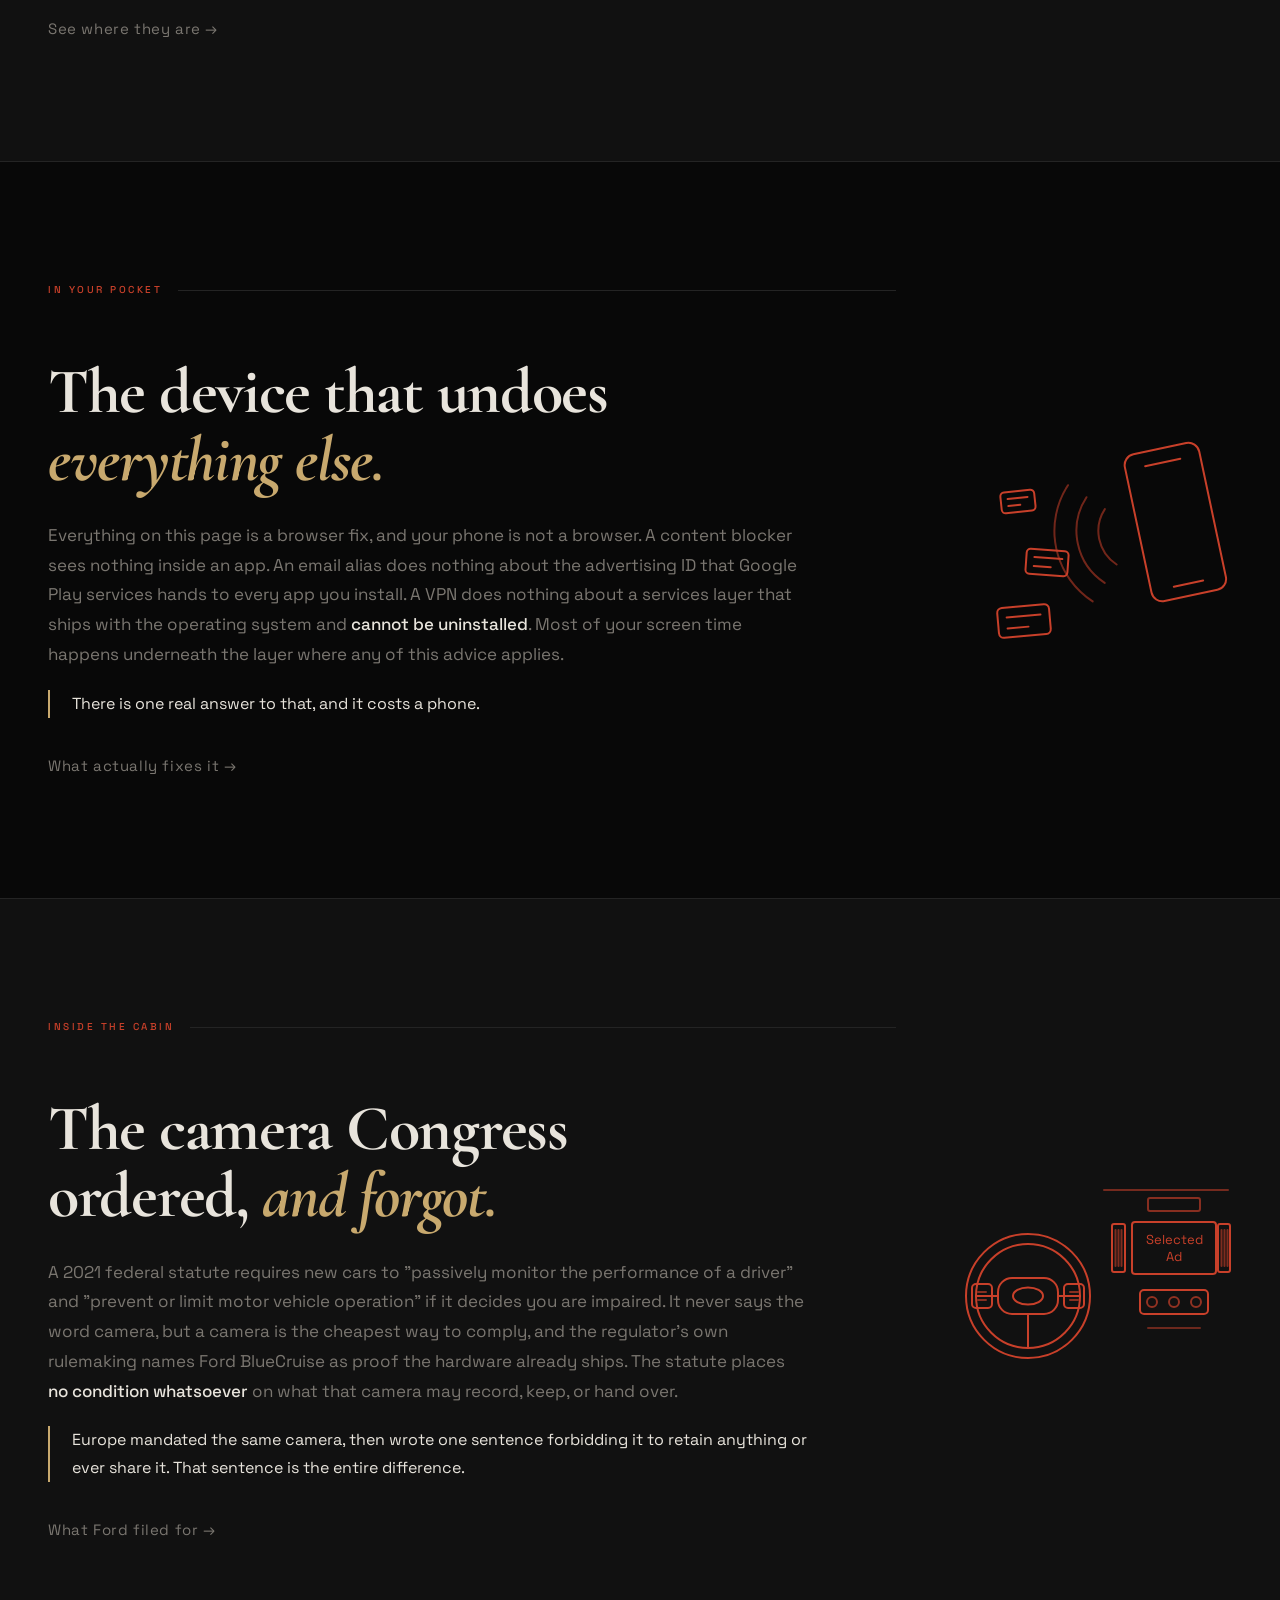
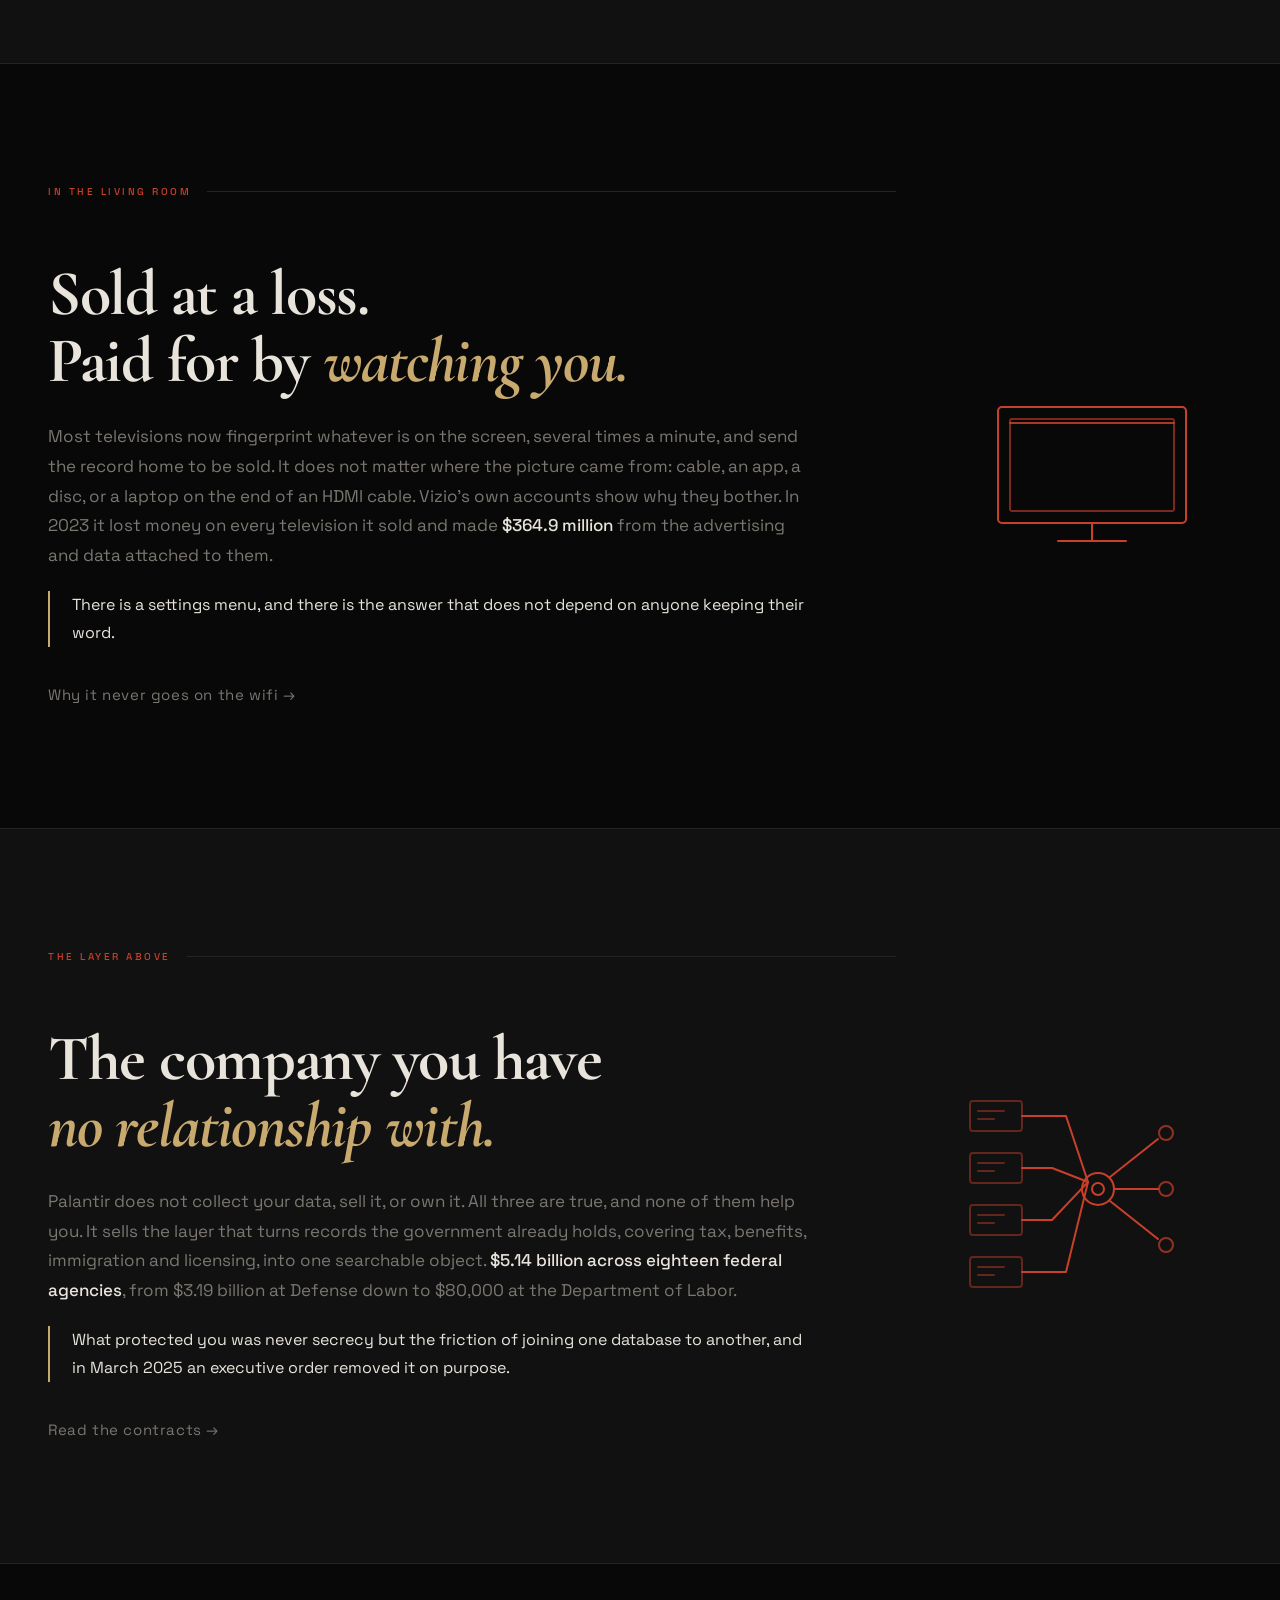
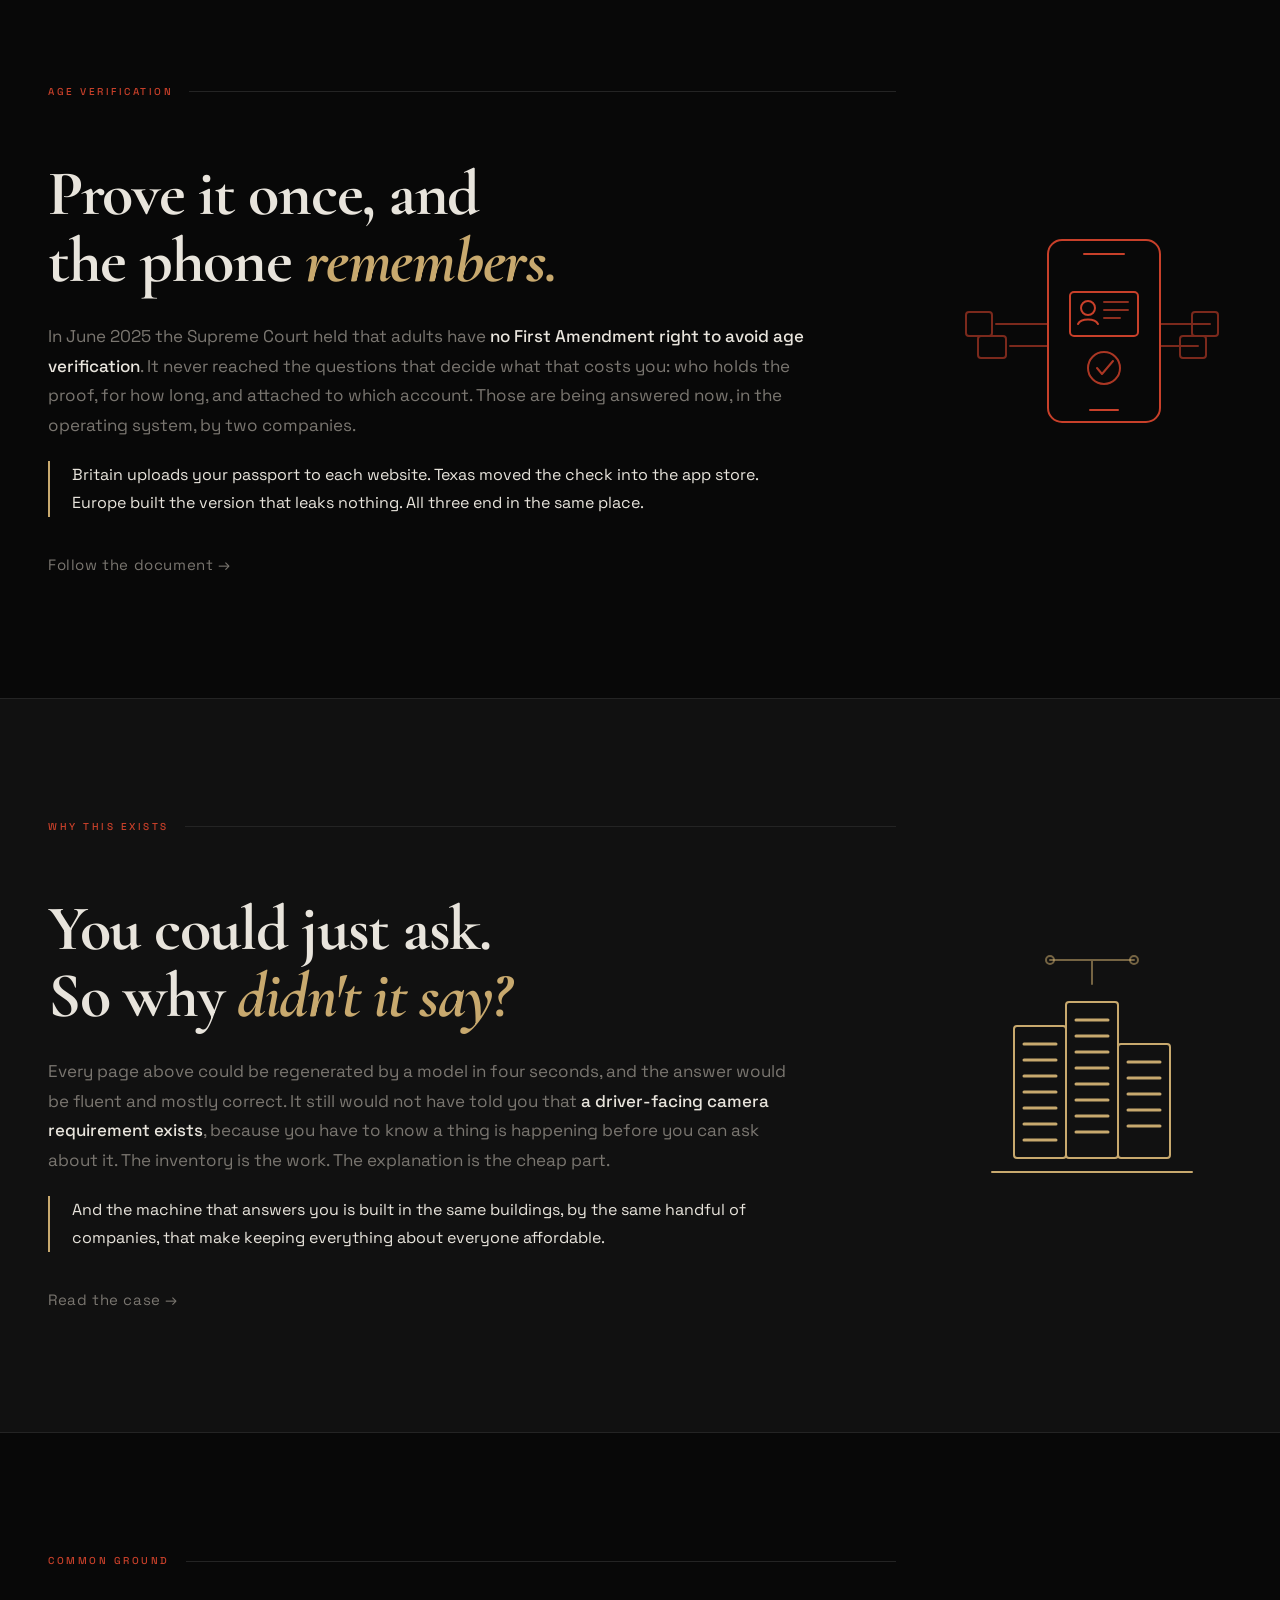
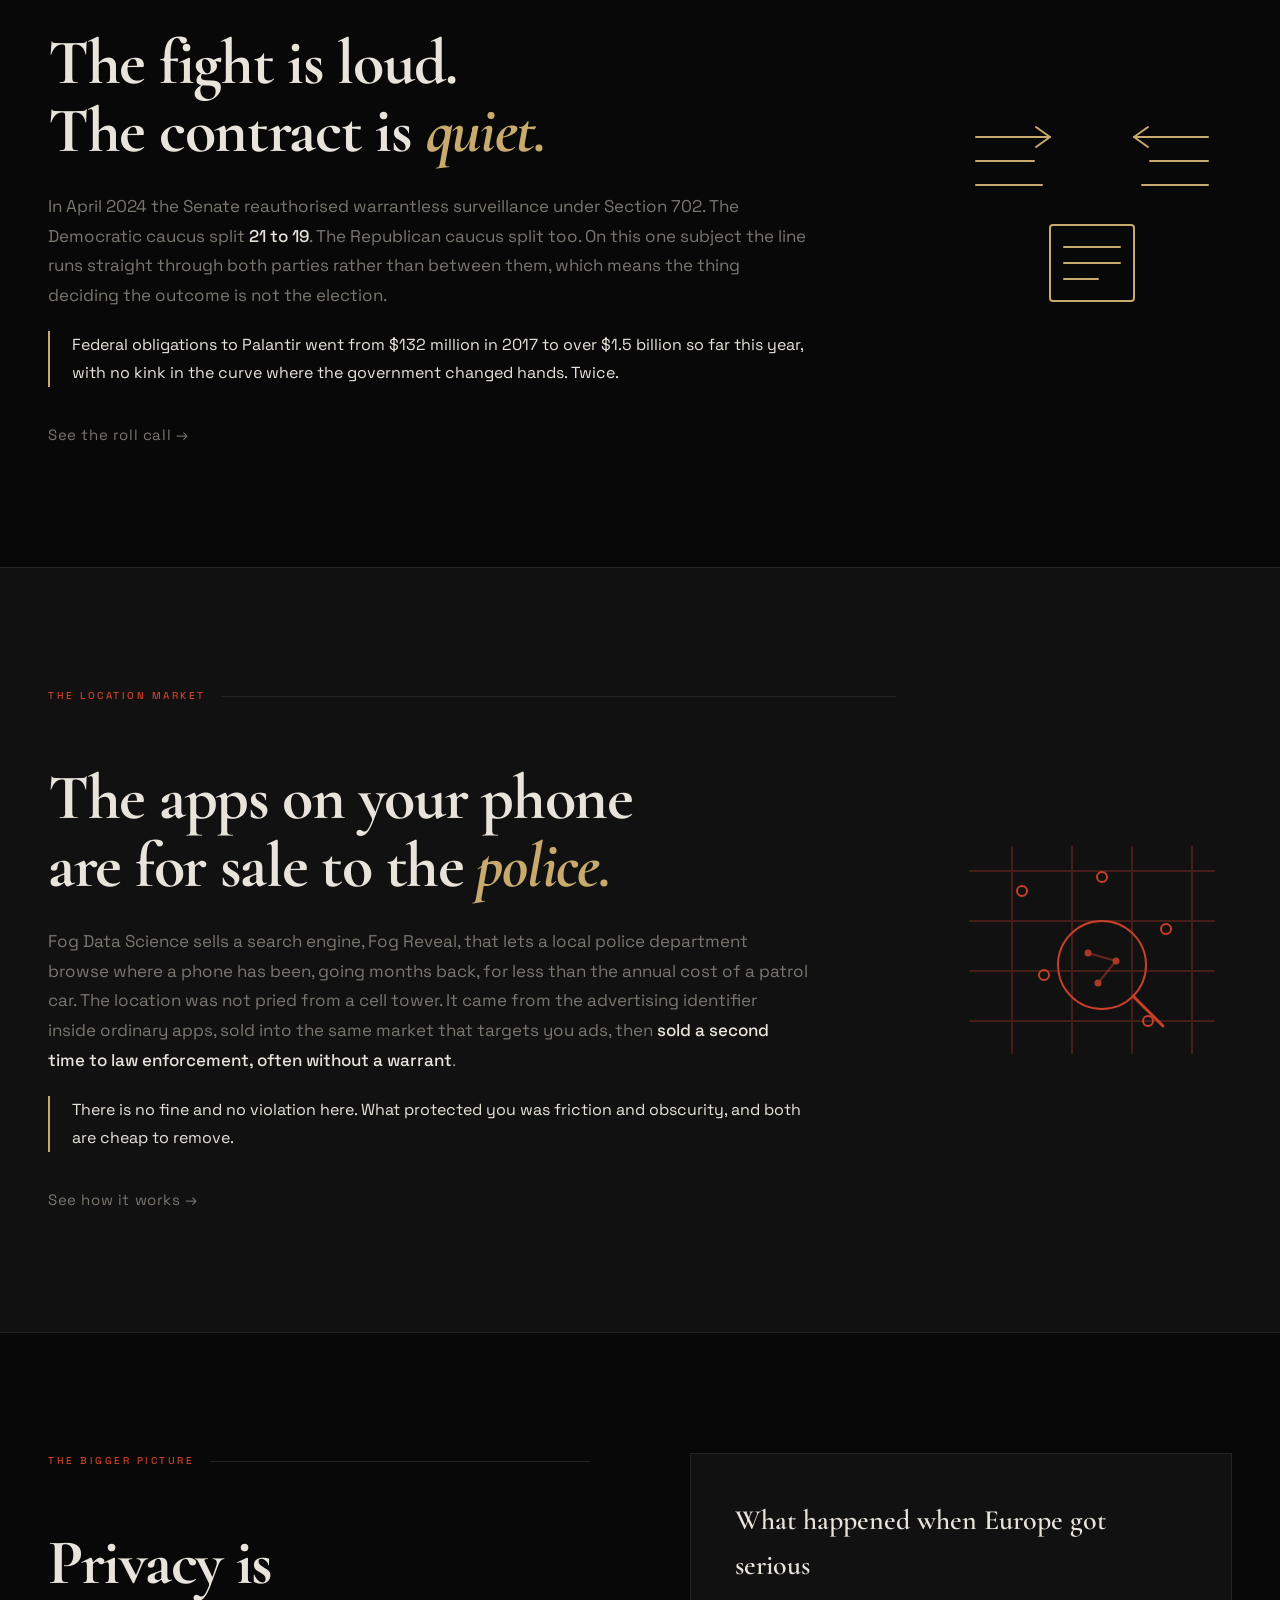
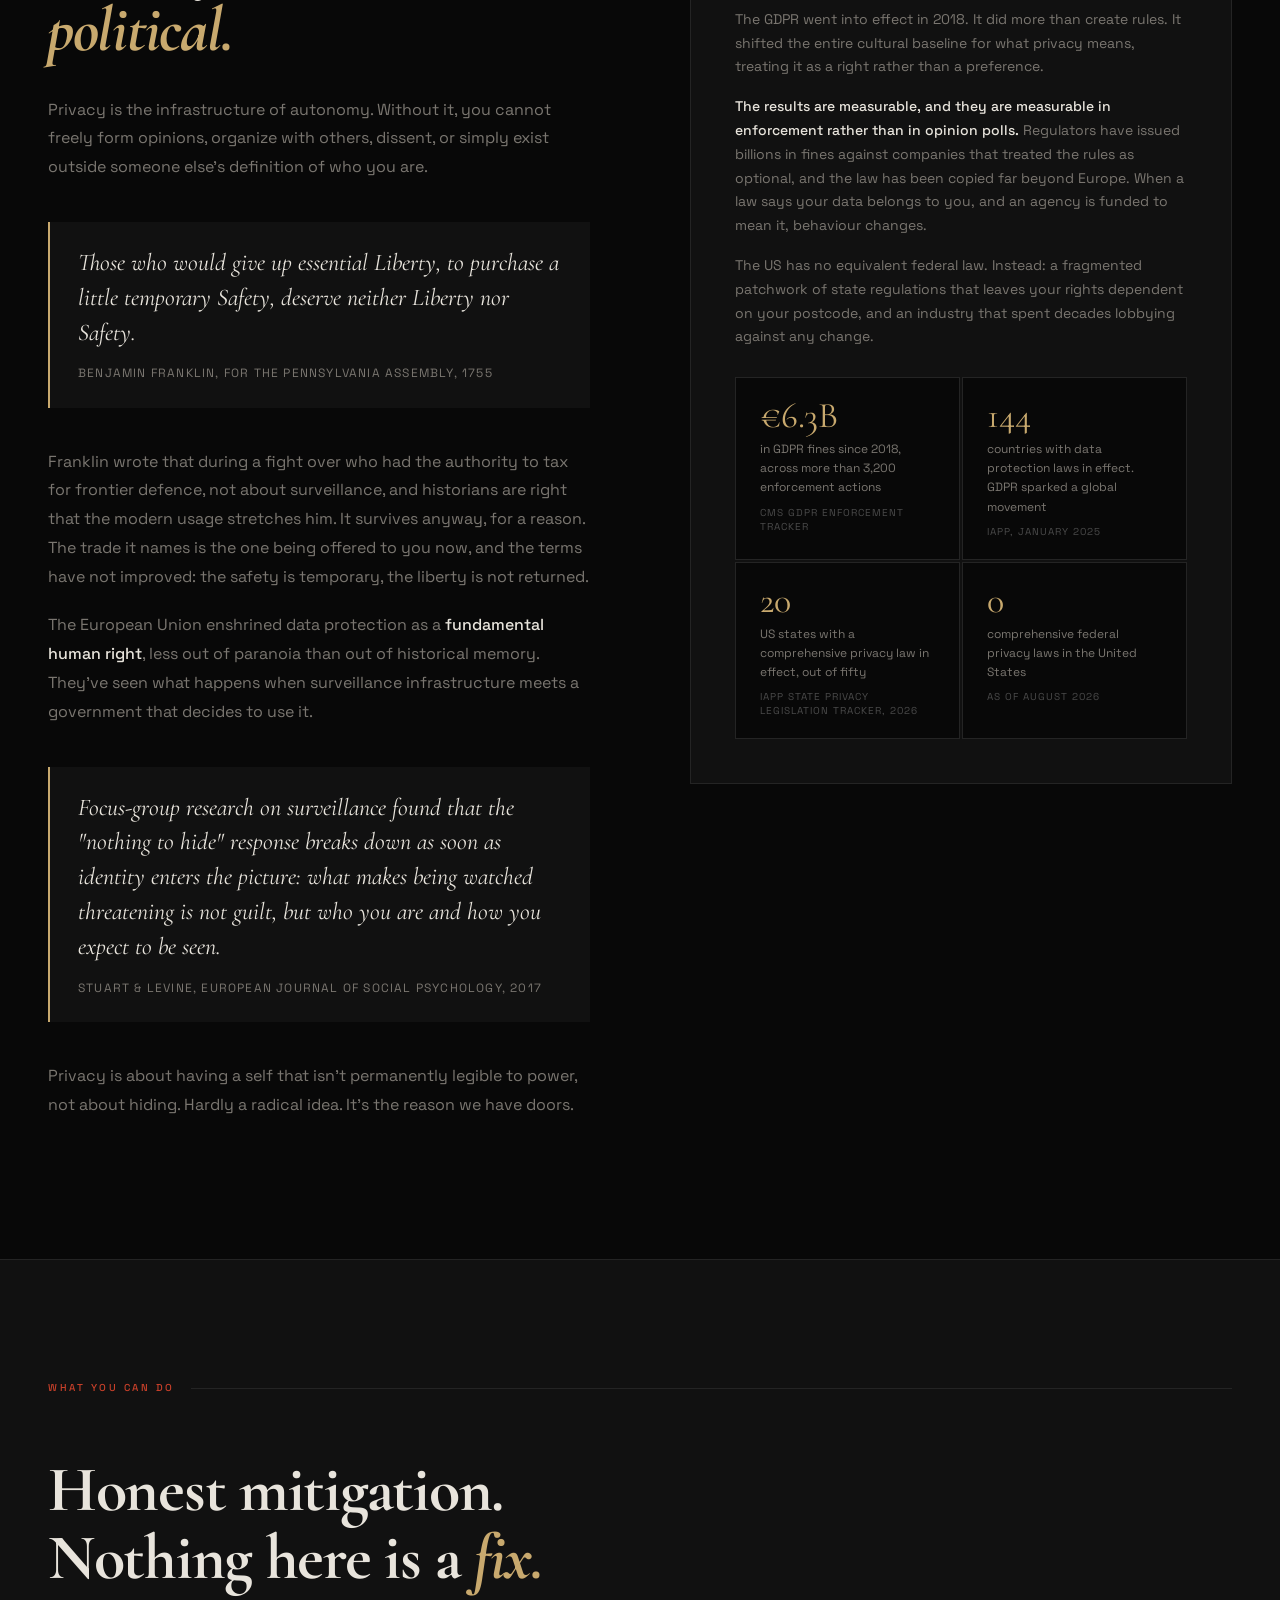
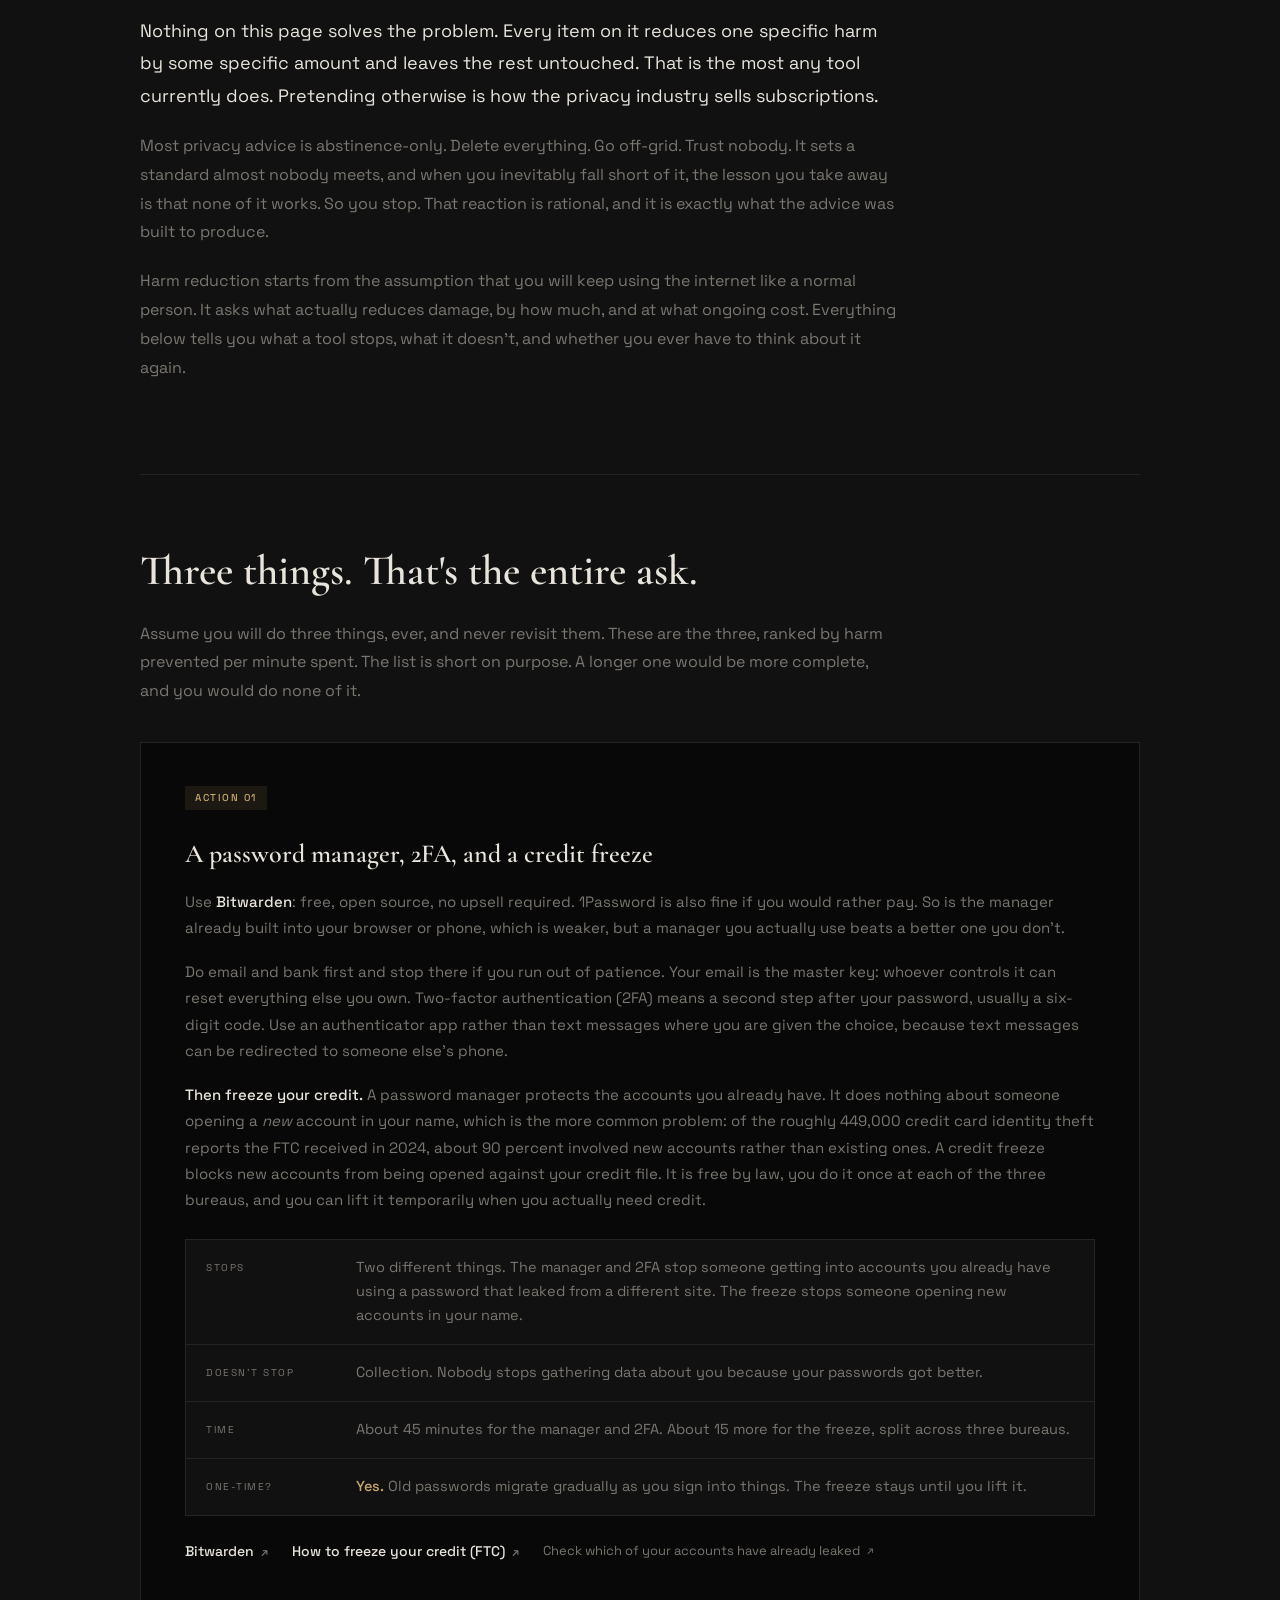
==== commit 600972f5: "Raise the Your TV scene layer to the house baseline The scene sat at 0.45 on Flock and Cars but I ha" ====
--- a/index.html
+++ b/index.html
@@ -491,7 +491,7 @@
           <rect x="46" y="86" width="188" height="116" rx="4" />
           <path d="M140 202v18" />
           <path d="M106 220h68" />
-          <rect x="58" y="98" width="164" height="92" rx="2" opacity=".4" />
+          <rect x="58" y="98" width="164" height="92" rx="2" opacity=".6" />
           <g class="tv-scan"><path d="M58 102h164" opacity=".85" /></g>
           <g class="tv-fp tv-fp-1">
             <path d="M92 78v-12M100 78v-20M108 78v-8M116 78v-16M124 78v-11" />
--- a/style.css
+++ b/style.css
@@ -2685,7 +2685,7 @@
          collapses, the same trap as every other scene layer here. */
       aspect-ratio: 280 / 250;
       color: var(--accent);
-      opacity: 0.24;
+      opacity: 0.45;
     }
     .tv-glow-scene svg { width: 100%; height: 100%; display: block; }
     .tv-glow-scene.side-right { right: 16px; }
@@ -2712,12 +2712,12 @@
     .glow-scene-4 .tv-fp-2 { animation-delay: -0.53s; }
     .glow-scene-4 .tv-fp-3 { animation-delay: -1.86s; }
     @media (max-width: 1200px) {
-      .tv-glow-scene { opacity: 0.17; }
+      .tv-glow-scene { opacity: 0.22; }
       .tv-glow-scene.side-right { right: -70px; }
       .tv-glow-scene.side-left { left: -70px; }
     }
     @media (max-width: 1000px) {
-      .tv-glow-scene { width: 205px; opacity: 0.13; }
+      .tv-glow-scene { width: 205px; opacity: 0.18; }
       .tv-glow-scene.side-right { right: -95px; }
       .tv-glow-scene.side-left { left: -95px; }
     }
